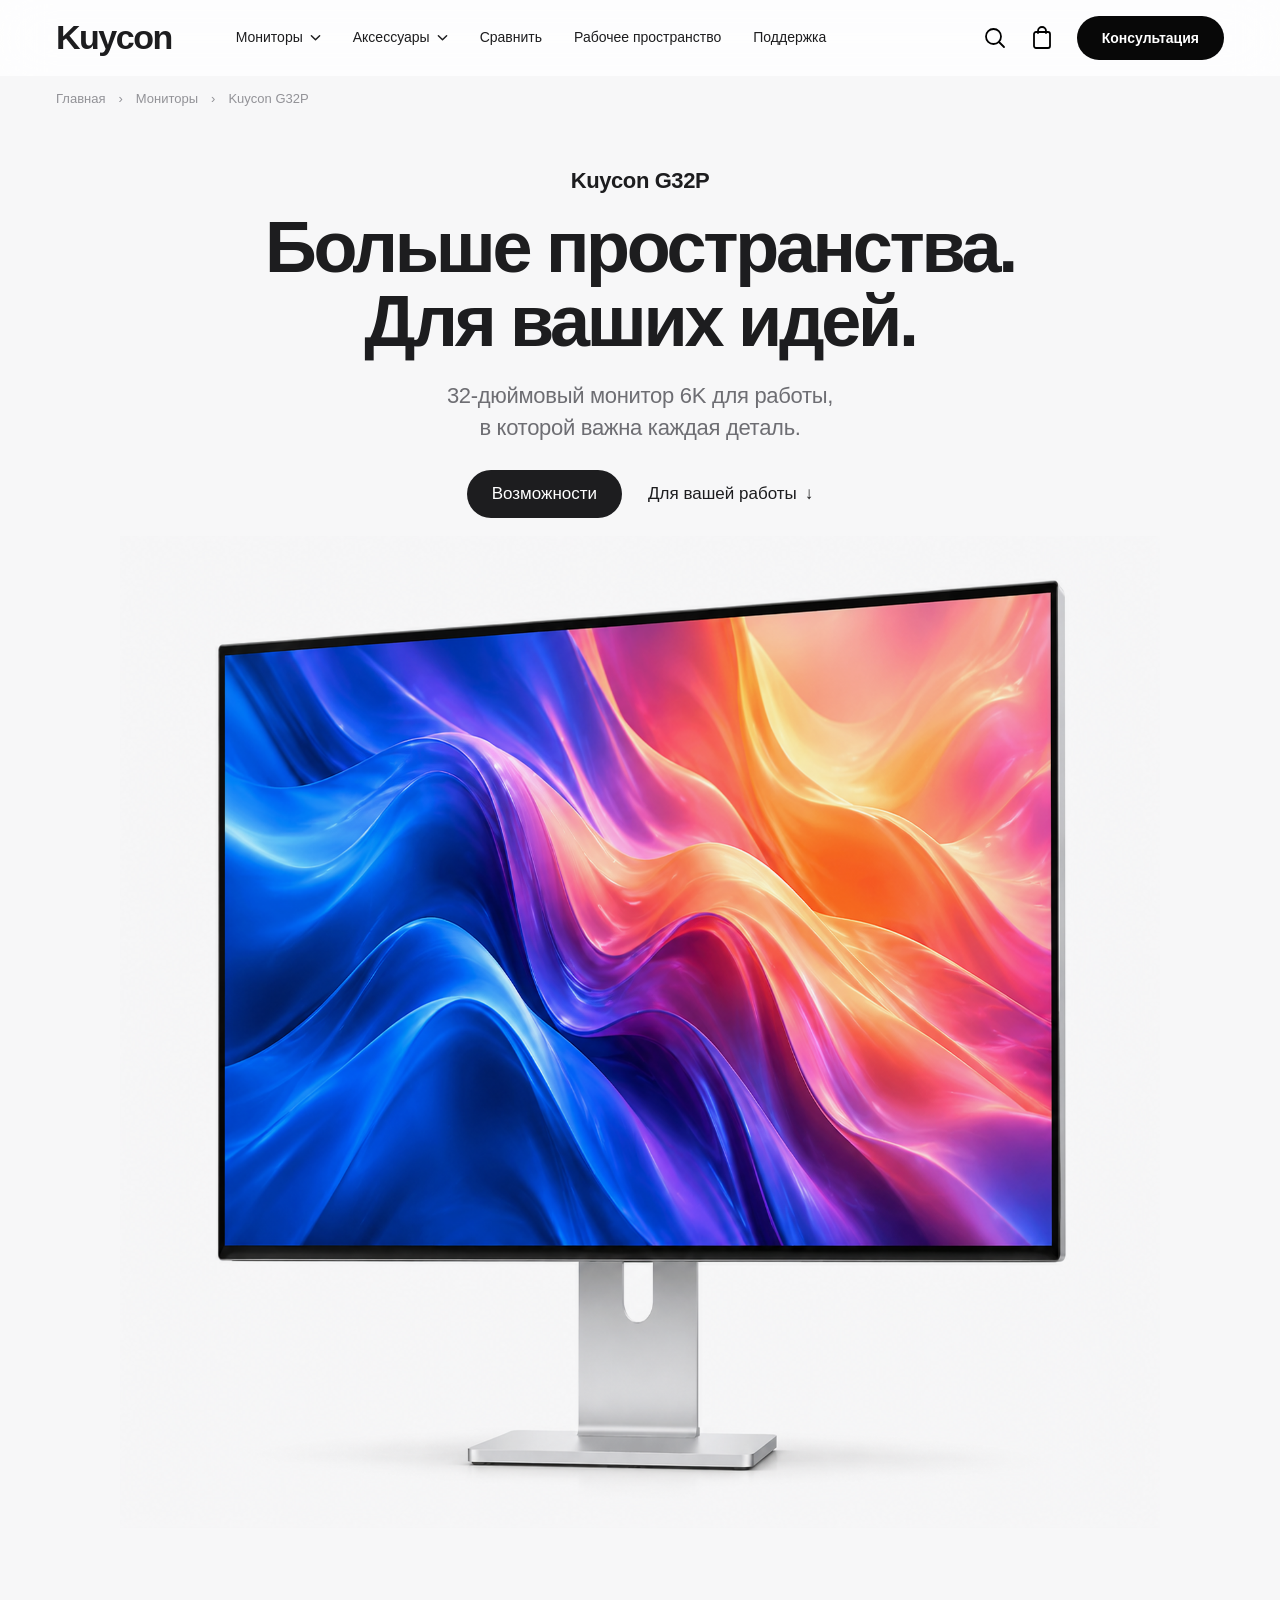
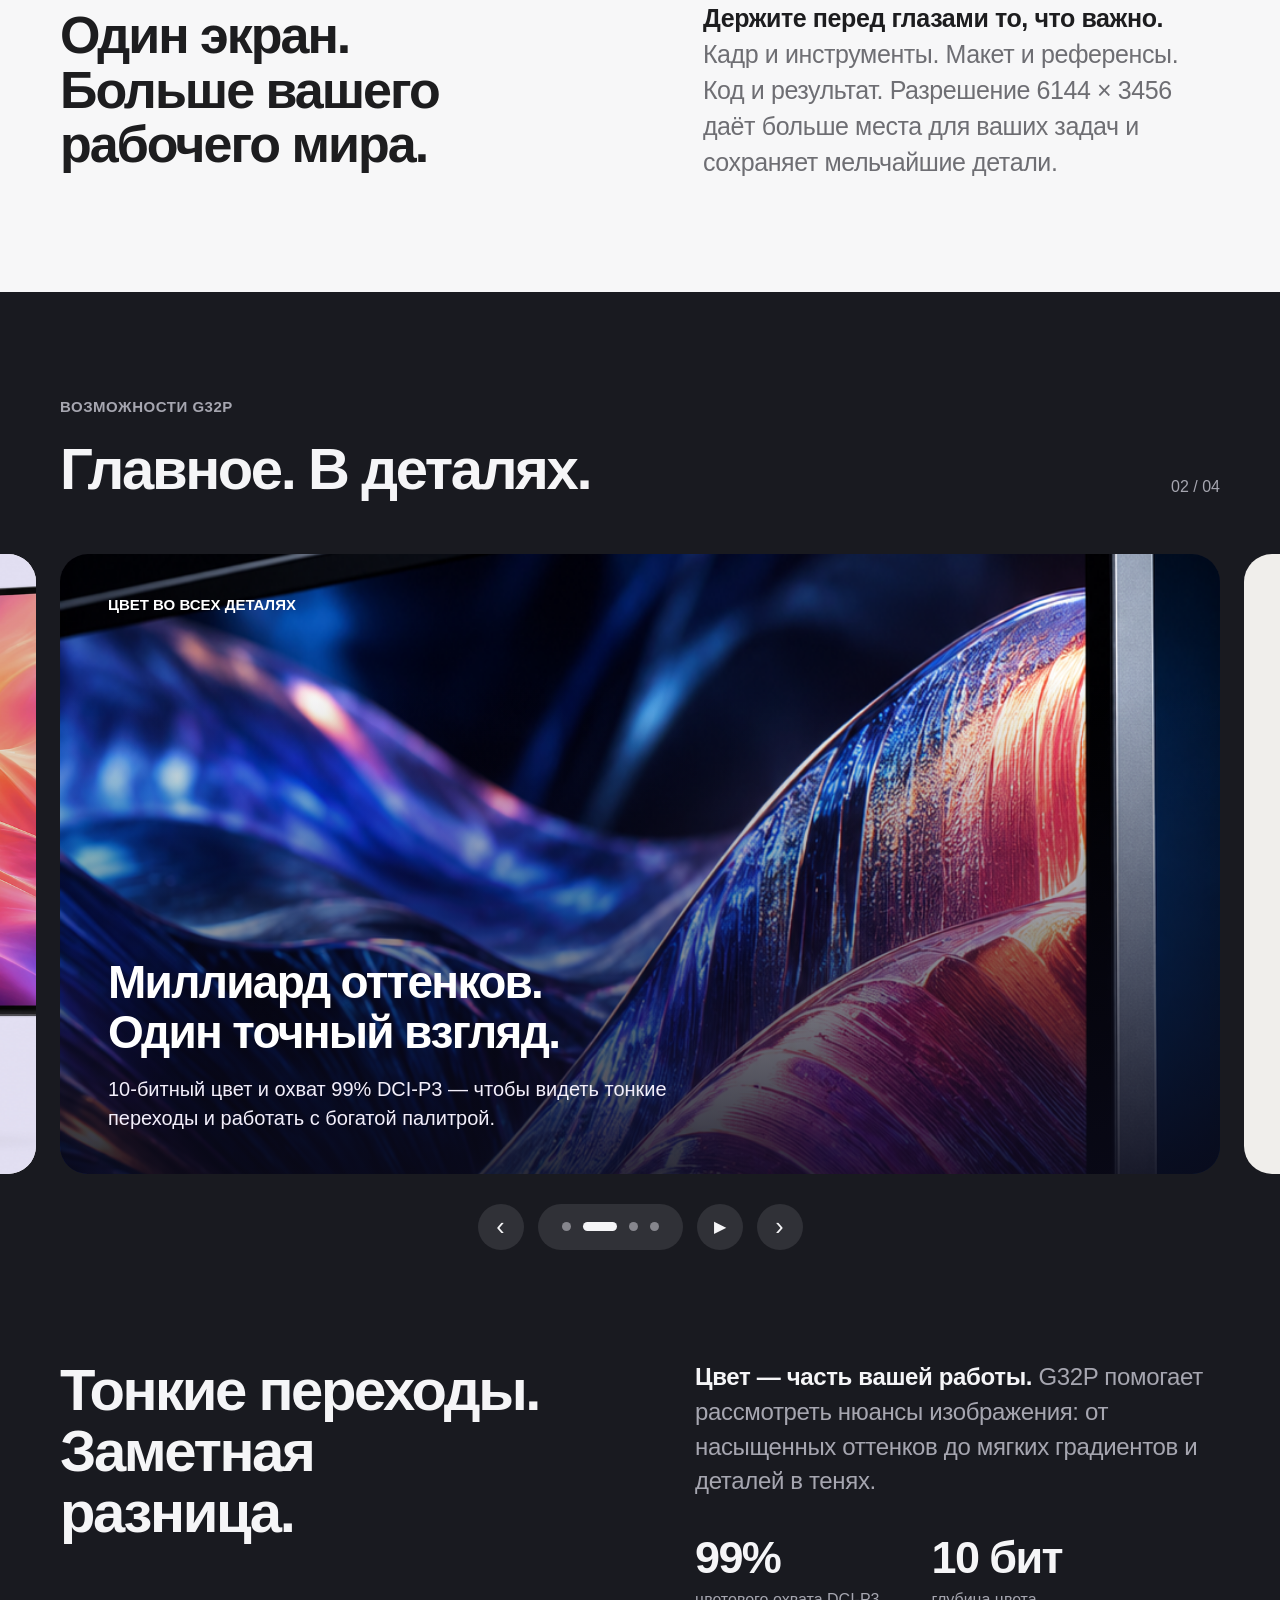
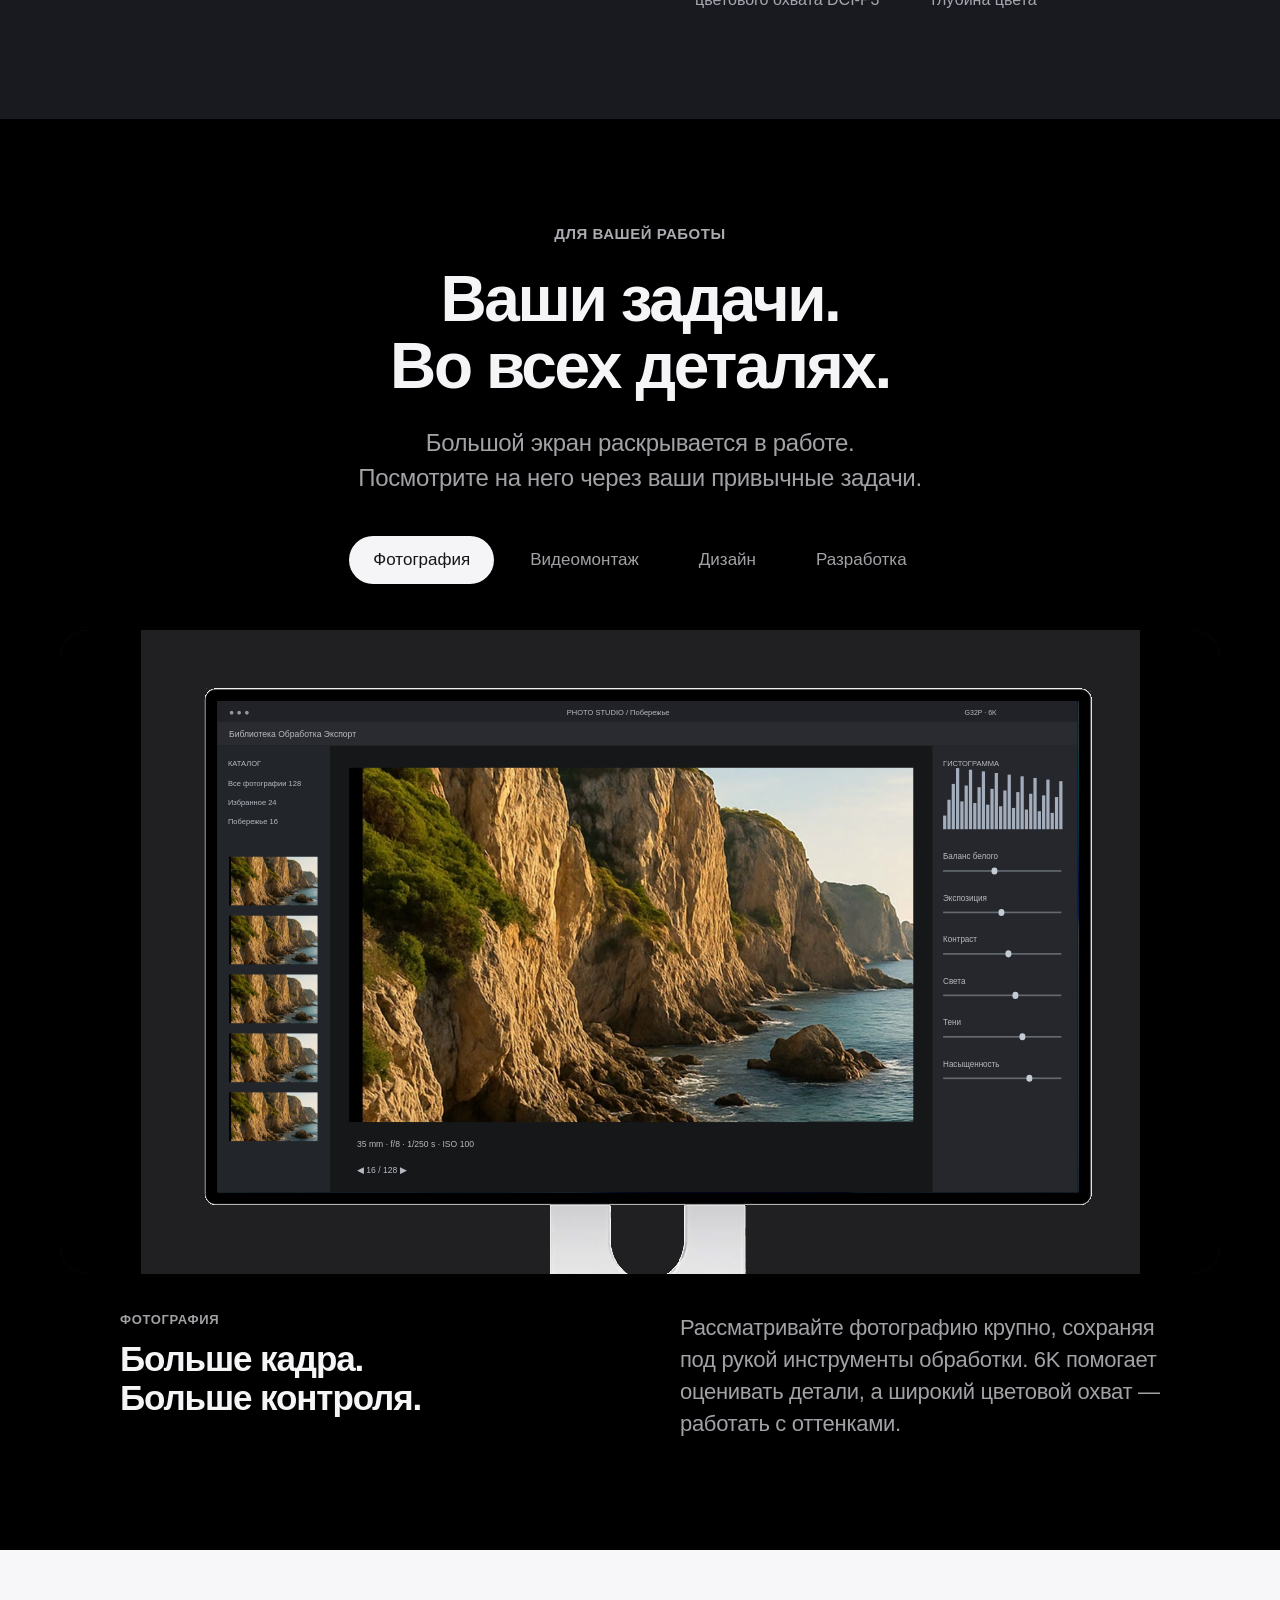
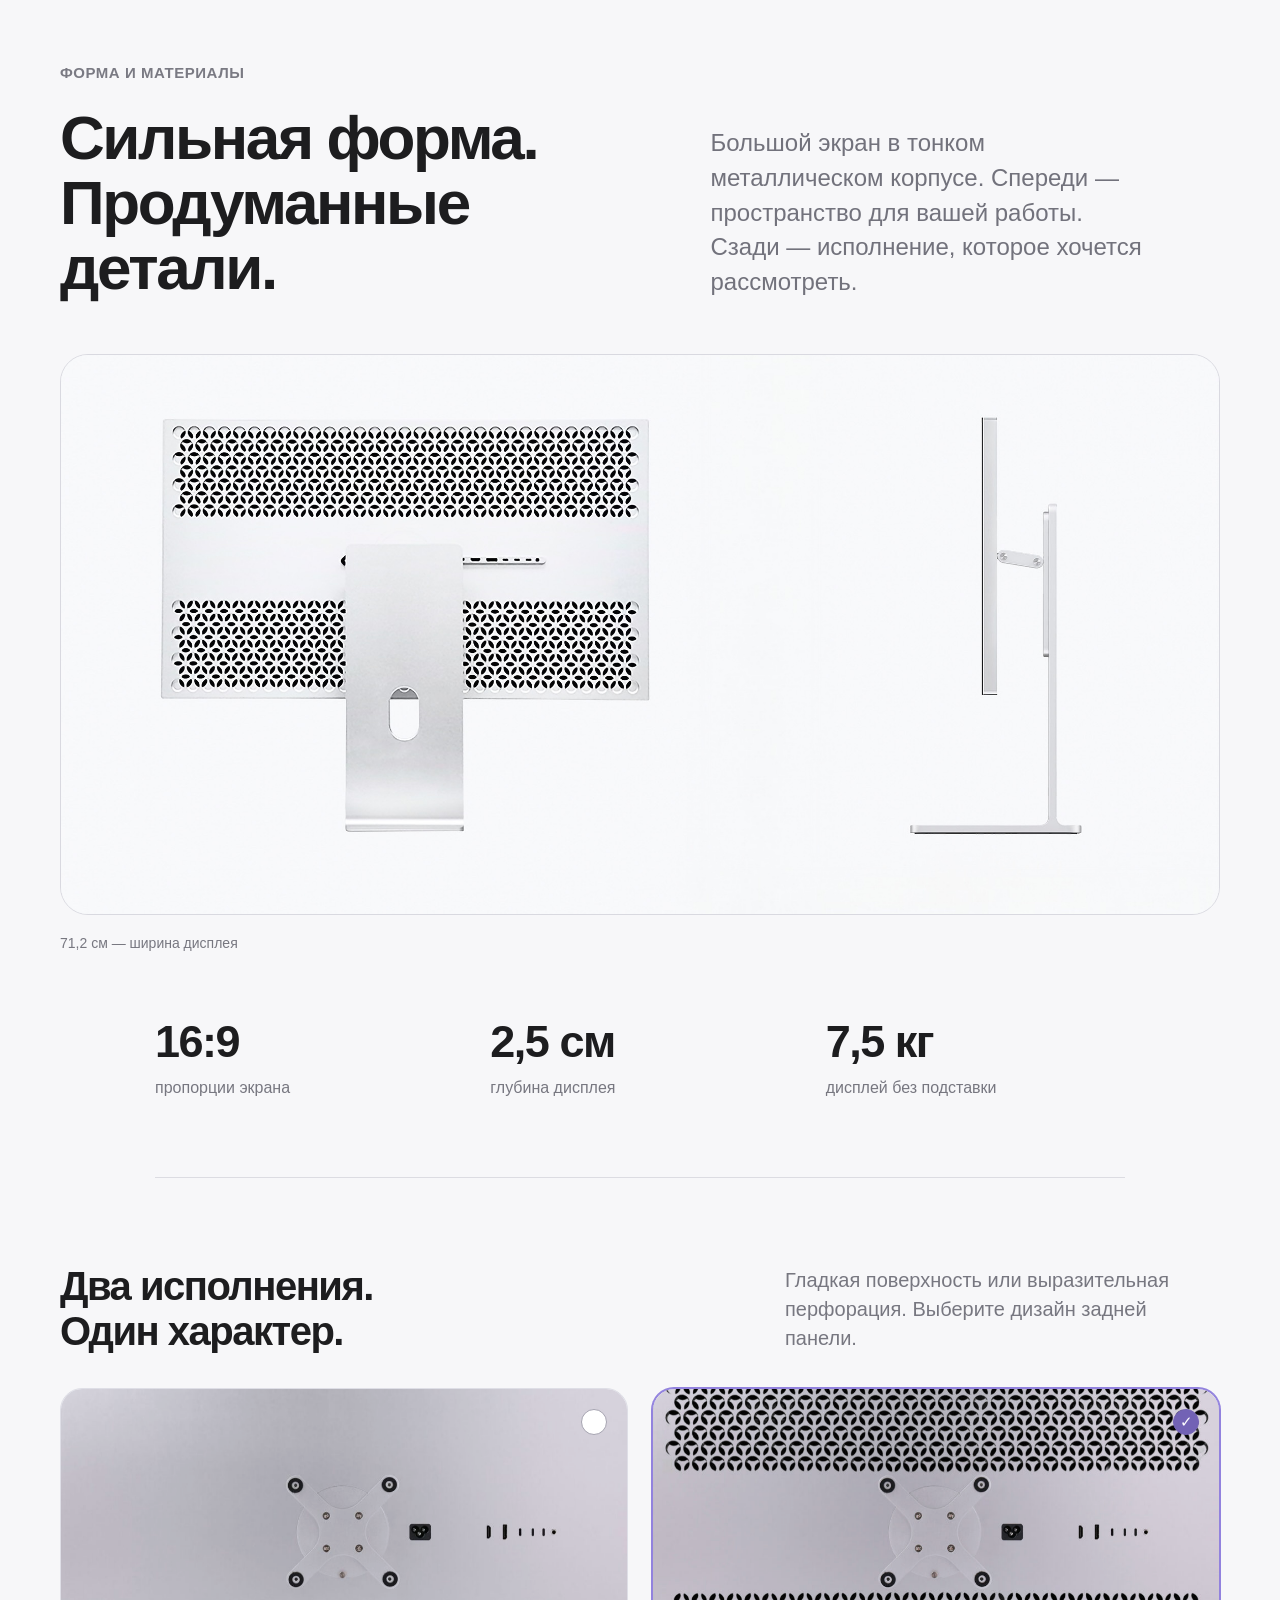
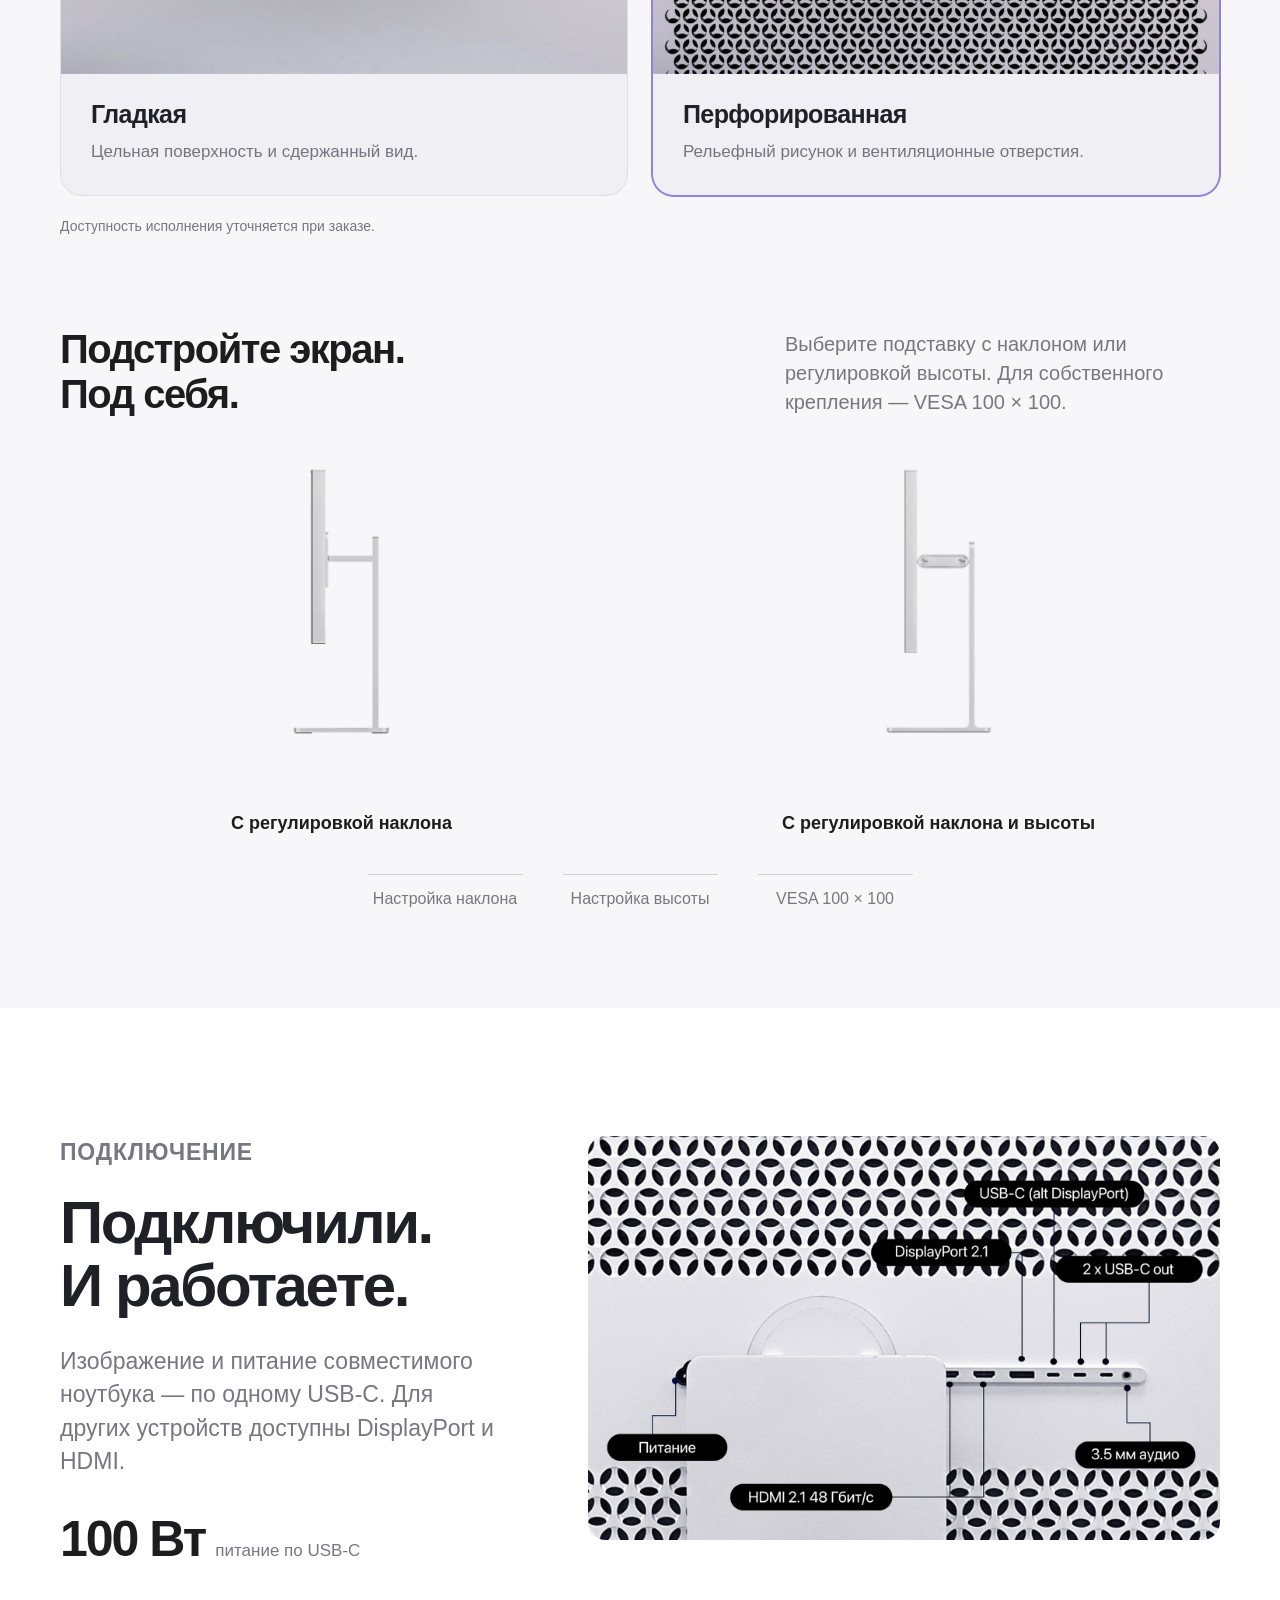
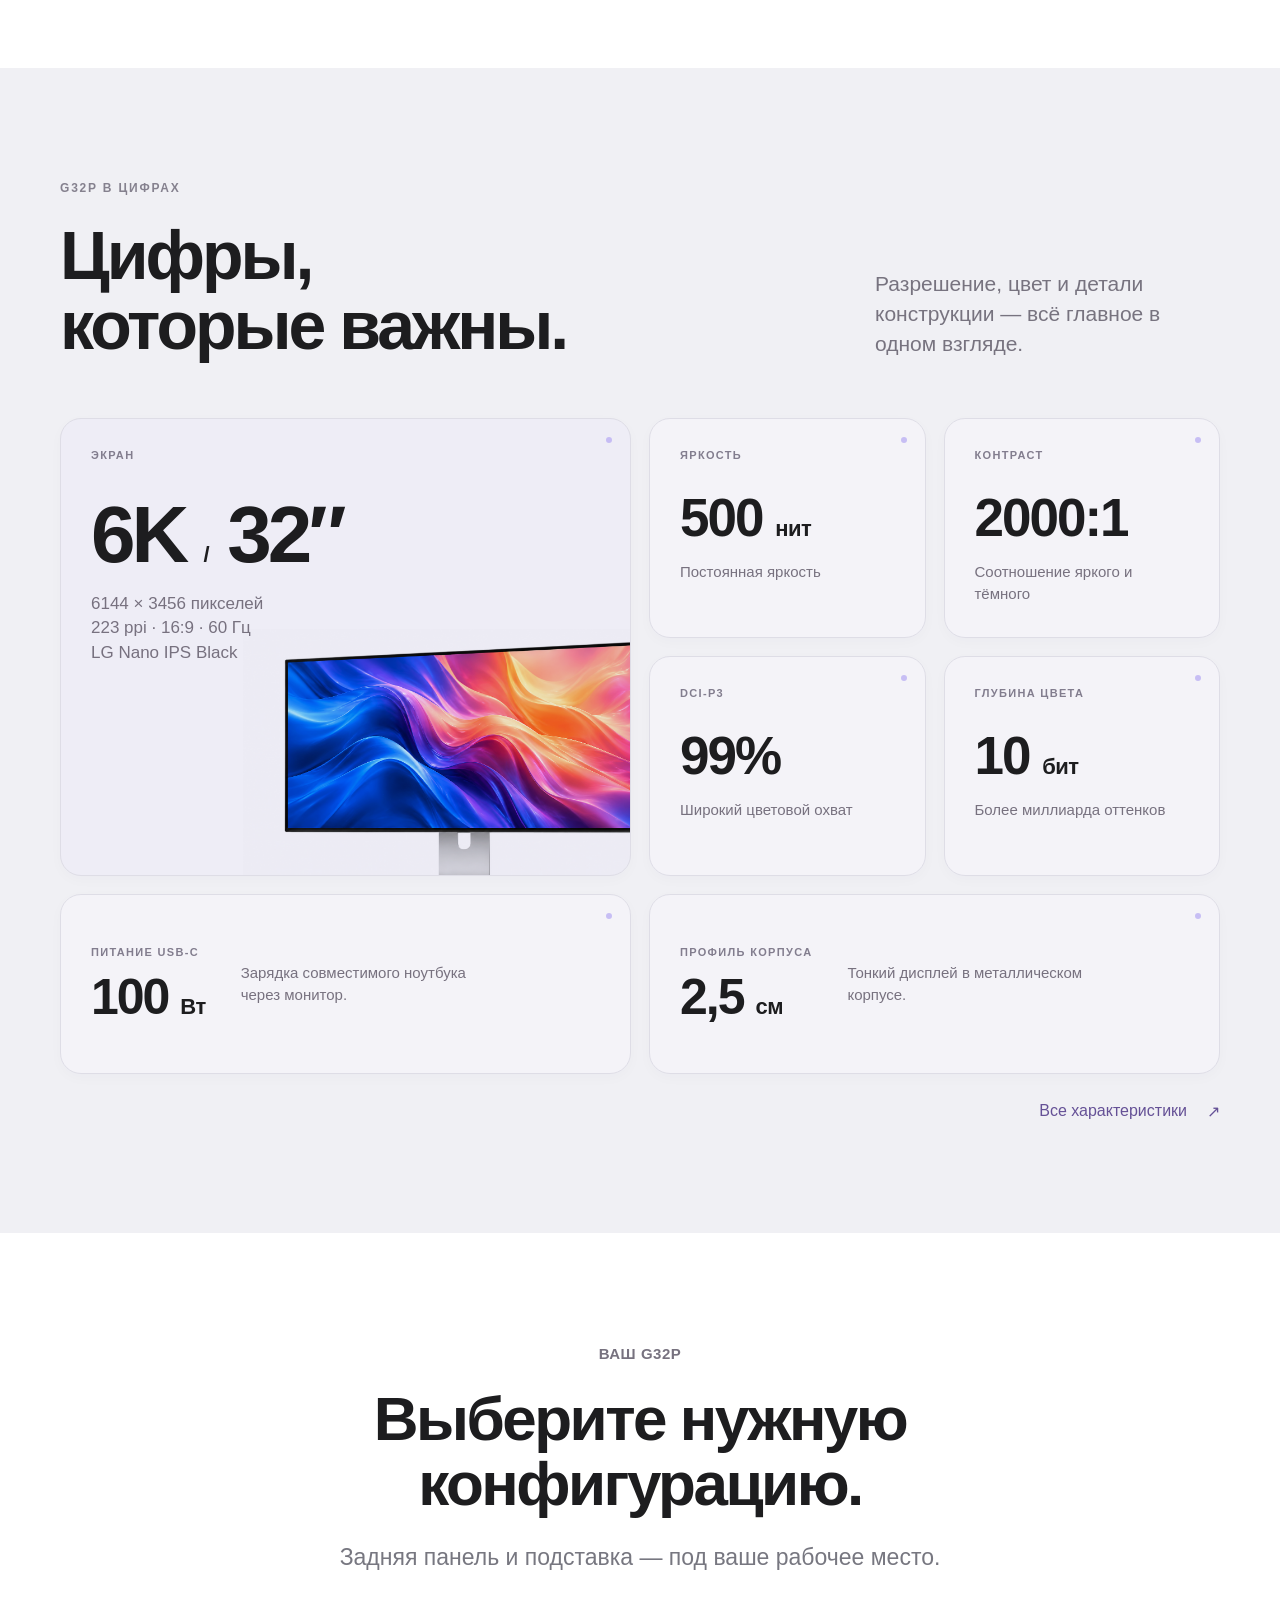
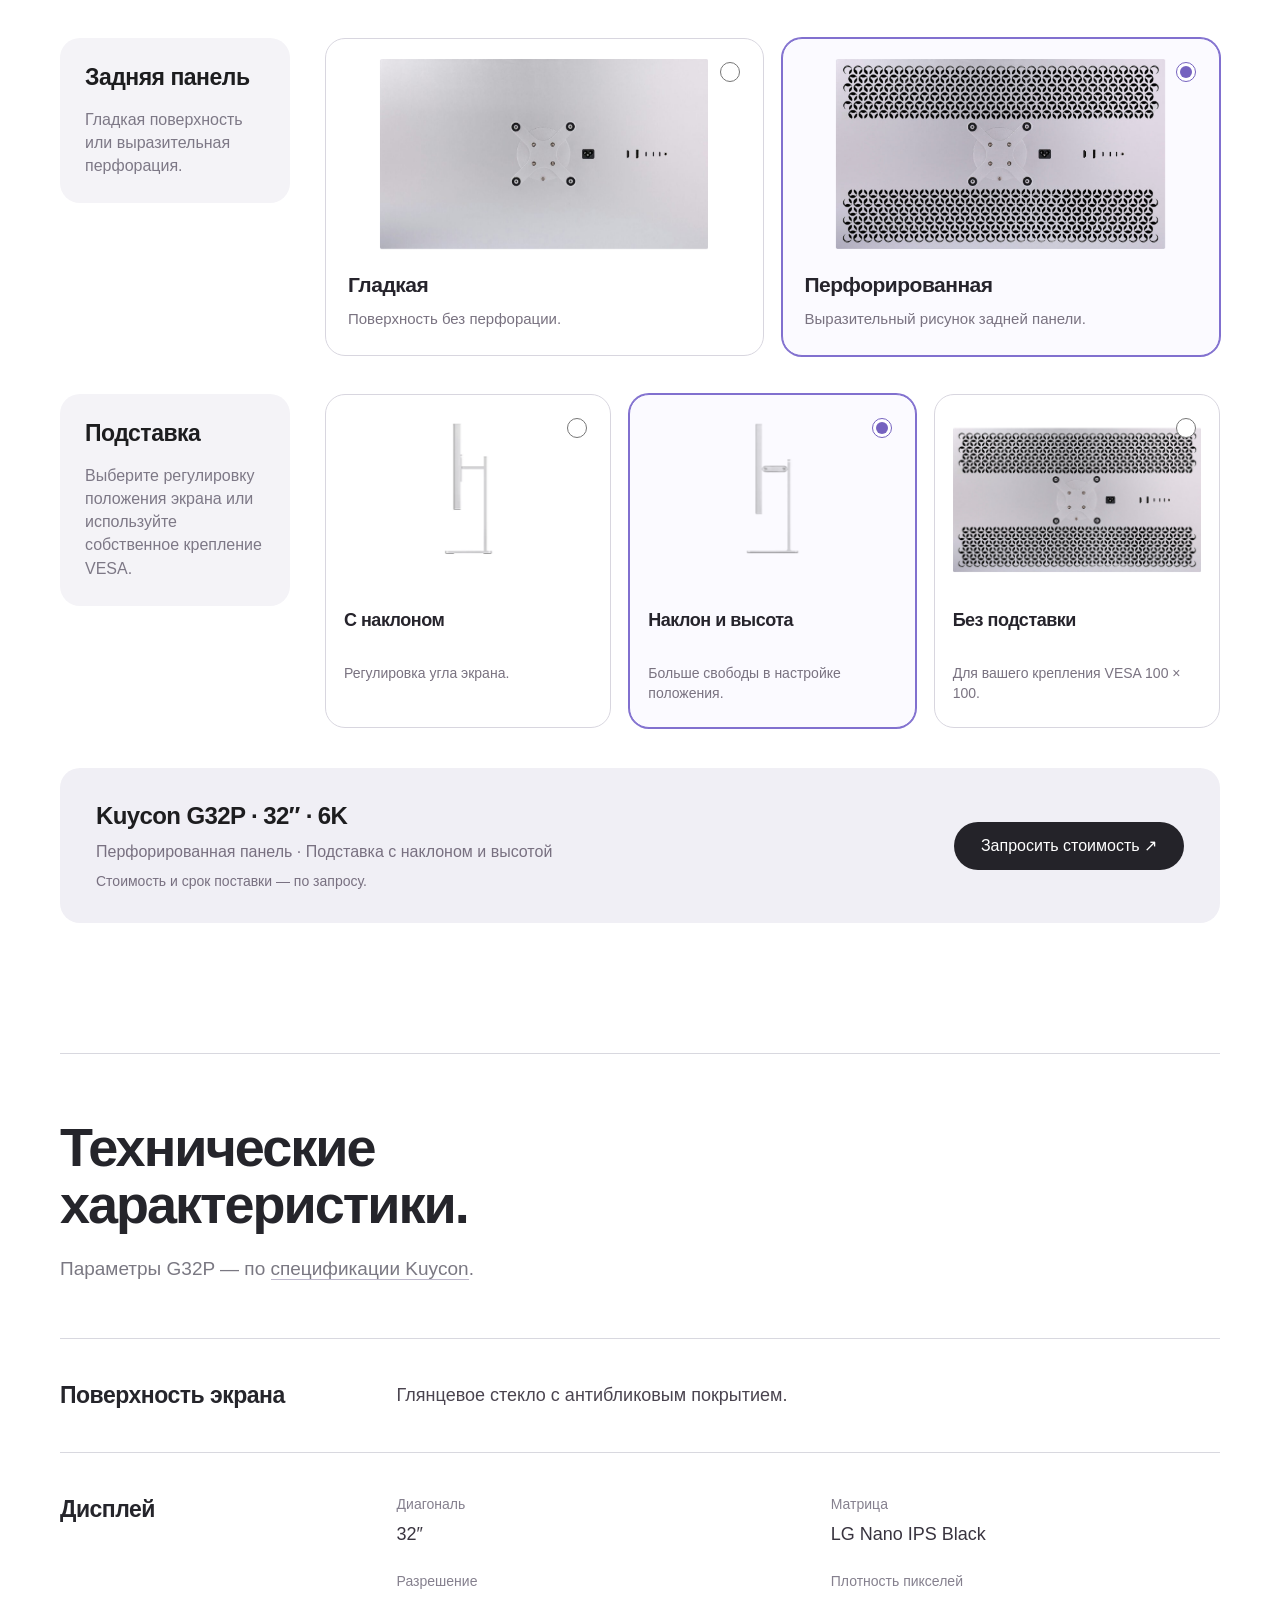
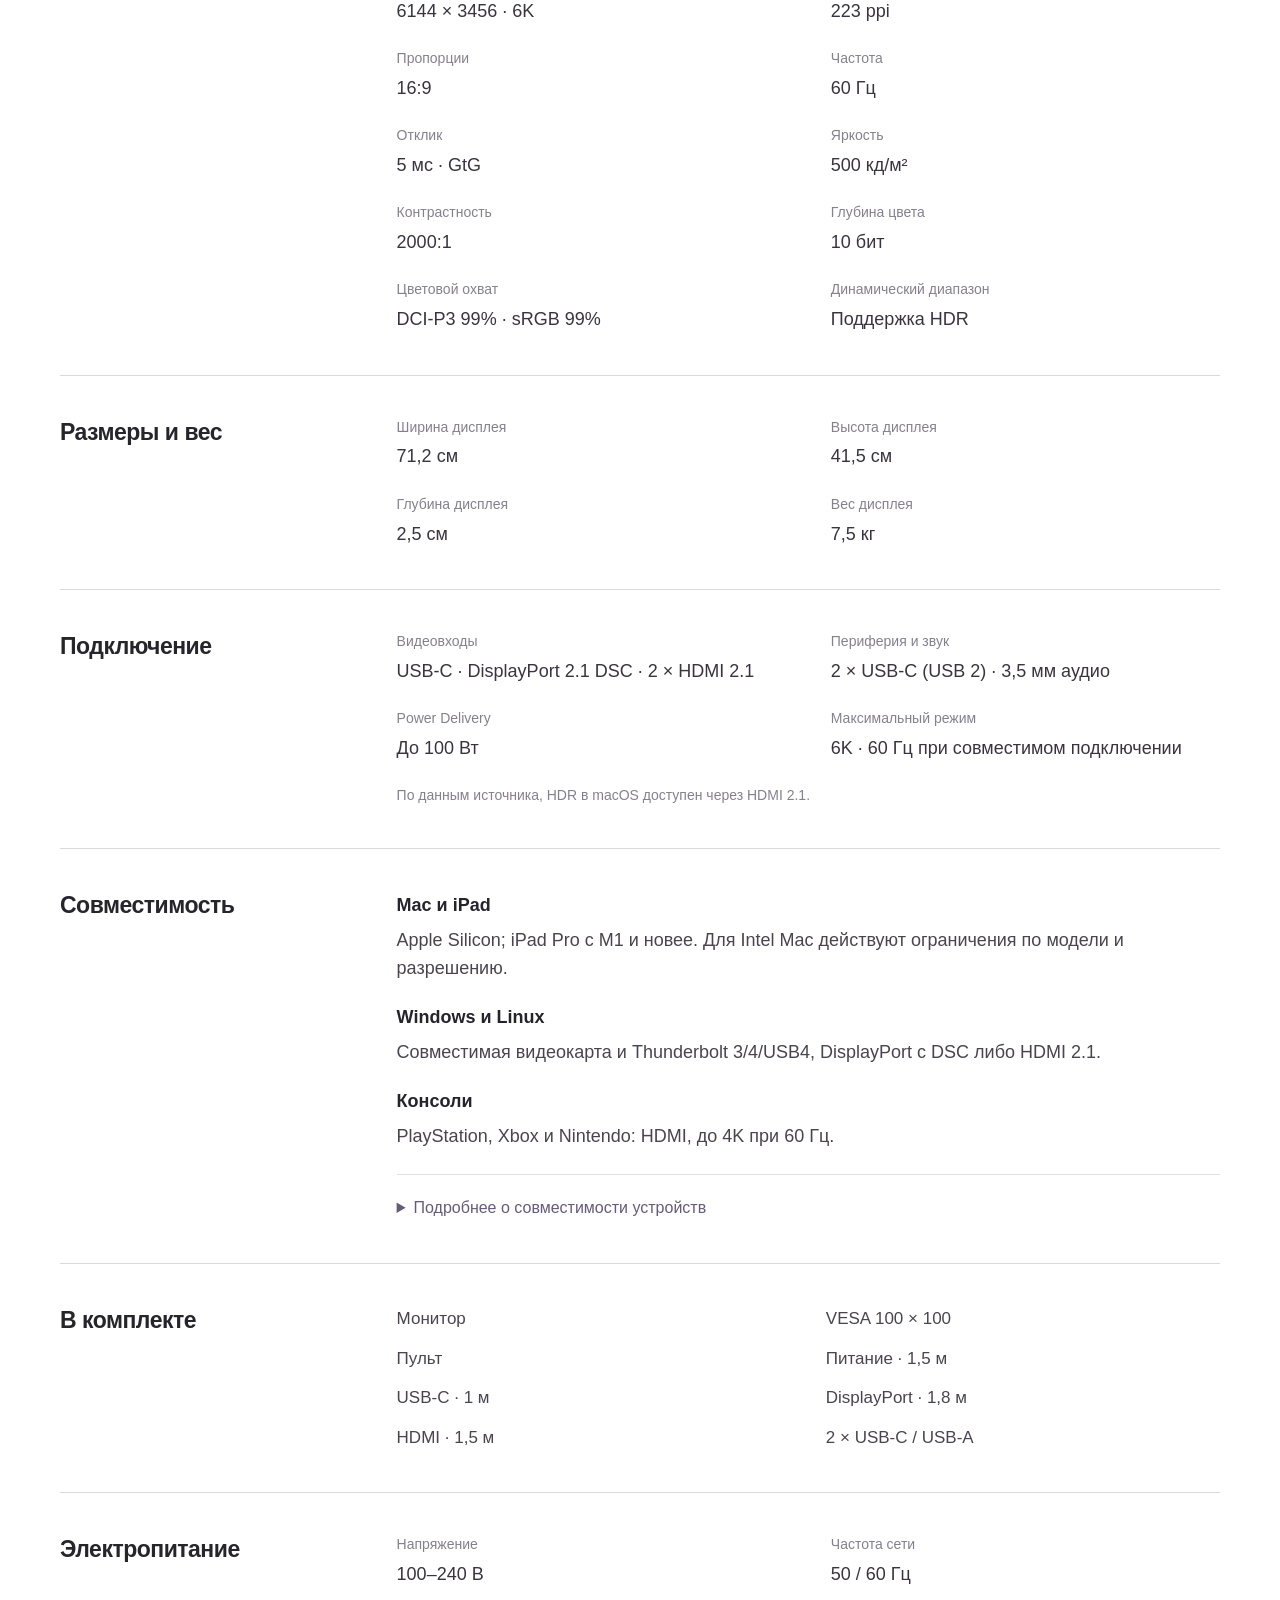
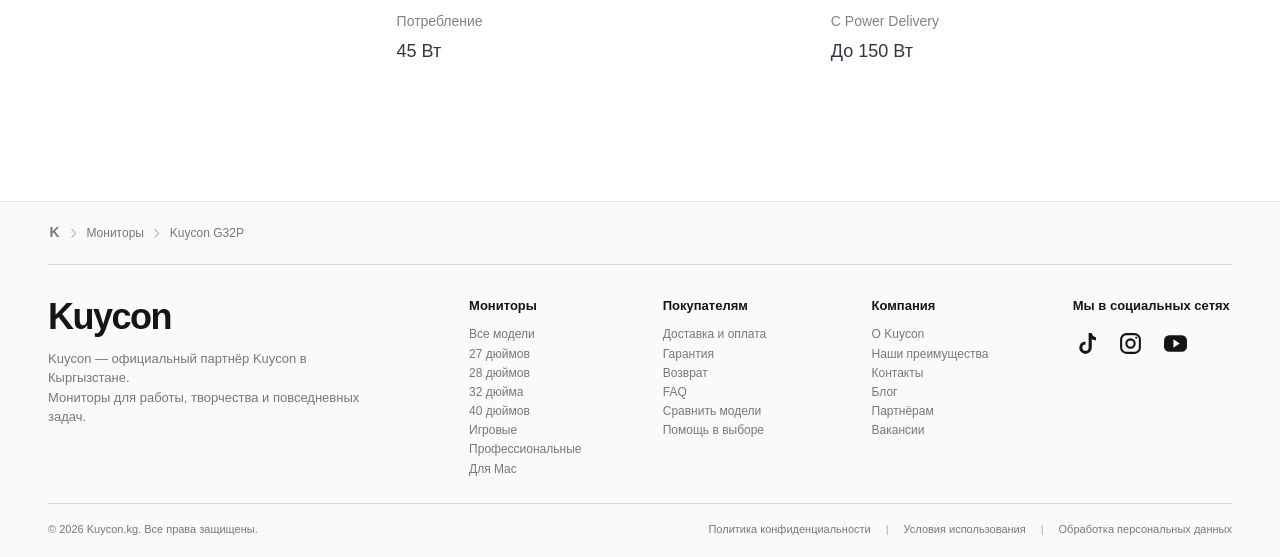
==== index.html @ 0a7010b4 "Kuycon G32P" ====
<!doctype html>
<html lang="ru">
<head>
<meta charset="utf-8">
<meta name="viewport" content="width=device-width, initial-scale=1">
<meta name="color-scheme" content="light">
<title>Kuycon G32P — концепция страницы</title>
<style>
:root{--ink:#1d1d1f;--muted:#6e6e73;--paper:#f7f7f8;--night:#191a20;--night-muted:#a6a6b0;--lilac:#eeedf5;--warm:#f1eee9;--accent:#bab0ff}
*{box-sizing:border-box}html{scroll-behavior:smooth}body{margin:0;background:var(--paper);color:var(--ink);font-family:-apple-system,BlinkMacSystemFont,"Helvetica Neue",Arial,sans-serif;-webkit-font-smoothing:antialiased}button,a{-webkit-tap-highlight-color:transparent}button{font:inherit;cursor:pointer}button:focus-visible,a:focus-visible,summary:focus-visible{outline:3px solid #7e70db;outline-offset:6px}a{color:inherit;text-decoration:none}img{display:block;max-width:100%}button:disabled{opacity:.3;cursor:default}.wrap{width:min(1160px,calc(100% - 112px));margin-inline:auto}.eyebrow{font-size:15px;line-height:1.4;font-weight:600;letter-spacing:.035em;margin:0 0 22px}h1,h2,h3,p{margin:0}h1,h2,h3{font-weight:650}h1{font-size:72px;line-height:1.03;letter-spacing:-3.3px}h2{font-size:64px;line-height:1.05;letter-spacing:-2.4px}h3{font-size:36px;line-height:1.12;letter-spacing:-1.1px}.approved-header{position:relative;width:100%;height:calc(100vw * 36 / 737);overflow:hidden;background:#fafafa}.approved-header img{position:absolute;width:100%;max-width:none;top:0;left:0}
.light-zone{background:var(--paper)}.hero{text-align:center;padding:48px 24px 0;overflow:hidden}.model{font-size:22px;font-weight:600;letter-spacing:-.4px;margin-bottom:16px}.hero h1{max-width:1080px;margin:auto}.hero-description{font-size:22px;line-height:1.45;letter-spacing:-.3px;color:var(--muted);margin:22px auto 0;max-width:760px}.hero-actions{display:flex;align-items:center;justify-content:center;gap:26px;margin-top:26px;font-size:17px}.pill-link{background:var(--ink);color:#fff;border-radius:40px;padding:14px 25px}.text-link{display:inline-flex;gap:8px;align-items:center}.text-link:hover{text-decoration:underline}.hero-product{width:min(1040px,90vw);margin:18px auto 0;mix-blend-mode:multiply}.hero-product img{width:100%}.intro{padding:72px 0 112px;display:grid;grid-template-columns:1.05fr 1fr;gap:100px;align-items:center}.intro h2{font-size:52px;letter-spacing:-2px}.intro p{font-size:25px;line-height:1.44;color:var(--muted);letter-spacing:-.4px}.intro p strong{color:var(--ink);font-weight:600}
.dark-zone{background:var(--night);color:#f5f5f7;padding:104px 0 110px;overflow:hidden}.section-heading{display:flex;align-items:end;justify-content:space-between;gap:30px;margin-bottom:54px}.section-heading .eyebrow{color:var(--night-muted)}.section-heading h2{font-size:58px}.gallery-counter{font-size:16px;color:var(--night-muted);padding-bottom:4px;font-variant-numeric:tabular-nums}.gallery-viewport{width:100%;overflow:hidden;touch-action:pan-y;user-select:none}.gallery-track{display:flex;gap:24px;padding-inline:max(56px,calc((100vw - 1160px)/2));transition:transform .55s cubic-bezier(.22,.7,.25,1);will-change:transform}.feature-slide{position:relative;flex:0 0 min(1160px,calc(100vw - 112px));height:620px;border-radius:28px;overflow:hidden;isolation:isolate;background:#ddd9ed;color:var(--ink)}.slide-label{position:absolute;left:48px;top:42px;font-size:15px;font-weight:600;z-index:3}.slide-copy{position:absolute;left:48px;bottom:42px;z-index:3;width:430px}.slide-copy h3{font-size:46px;line-height:1.08;letter-spacing:-1.7px}.slide-copy p{font-size:20px;line-height:1.42;margin-top:18px;max-width:400px}.slide-6k{background:#e3e0f3}.slide-6k .slide-image{position:absolute;width:87%;max-width:none;right:-15%;top:0;mix-blend-mode:multiply}.slide-6k .slide-copy{width:350px}.slide-6k .slide-copy p{width:290px;color:#4f4b67}.slide-6k .sixk{position:absolute;left:48px;top:106px;font-size:136px;font-weight:650;line-height:1;letter-spacing:-9px;color:#3c365b;z-index:2}.slide-color{background:#24202c;color:#fff}.slide-color .art-fill{position:absolute;inset:0;overflow:hidden}.slide-color .art-fill img{width:100%;height:100%;object-fit:cover;object-position:50% 39%;transform:scale(1.85)}.slide-color:after{content:"";position:absolute;inset:0;background:linear-gradient(0deg,rgba(10,10,25,.86),transparent 80%);z-index:1}.slide-color .slide-copy{width:630px}.slide-color .slide-copy p{color:#f2eefa;max-width:560px}.slide-ports{background:#f0eeeb}.slide-ports .slide-image{position:absolute;right:-5%;width:73%;height:100%;object-fit:contain;mix-blend-mode:multiply}.slide-ports .slide-copy{width:330px}.slide-ports .slide-copy p{color:#66615d}.slide-body{background:#e0e7e8}.slide-body .back{position:absolute;right:12%;top:8%;width:56%;height:86%;object-fit:contain;mix-blend-mode:multiply}.slide-body .side{position:absolute;right:-4%;top:5%;height:90%;width:24%;object-fit:contain;mix-blend-mode:multiply}.slide-body .slide-copy{width:350px}.slide-body .slide-copy p{color:#4d5c5f}.gallery-controls{display:flex;align-items:center;justify-content:center;gap:14px;margin-top:30px}.round-control{width:46px;height:46px;border:0;border-radius:50%;background:#303137;color:#f5f5f7;display:grid;place-items:center;font-size:25px}.gallery-dots{display:flex;align-items:center;justify-content:center;gap:12px;background:#303137;padding:0 24px;height:46px;border-radius:40px}.gallery-dot{position:relative;width:9px;height:9px;padding:0;border:0;background:#86868d;border-radius:30px;transition:width .2s}.gallery-dot[aria-current=true]{width:34px;background:#f5f5f7}.play-control{font-size:16px}.color-story{margin-top:110px;display:grid;grid-template-columns:1fr 1fr;gap:110px;align-items:start}.color-story h2{font-size:58px;line-height:1.05;max-width:480px}.color-story p{color:var(--night-muted);font-size:24px;line-height:1.45;letter-spacing:-.35px}.color-story p strong{color:#f5f5f7;font-weight:600}.color-numbers{display:flex;gap:52px;margin-top:34px}.color-numbers strong{display:block;font-size:45px;line-height:1.1;font-weight:600;letter-spacing:-1.6px}.color-numbers span{display:block;font-size:16px;color:var(--night-muted);margin-top:8px}
.workflows{background:var(--lilac);padding:104px 0 110px}.workflow-heading{text-align:center}.workflow-heading .eyebrow{color:#706b86}.workflow-heading h2{max-width:900px;margin:auto}.workflow-heading>p:last-child{max-width:650px;font-size:24px;line-height:1.45;color:#716c82;margin:26px auto 0;letter-spacing:-.35px}.workflow-tabs{display:flex;justify-content:center;gap:12px;margin:40px auto 46px;flex-wrap:wrap}.workflow-tab{border:0;background:transparent;color:#676174;border-radius:40px;padding:12px 24px;font-size:17px;line-height:24px}.workflow-tab[aria-selected=true]{background:var(--ink);color:#fff}.workflow-tab:hover{background:#ddd9e9}.workflow-tab[aria-selected=true]:hover{background:#33313b}.workspace{background:#24242b;border:10px solid #17171b;border-radius:18px;overflow:hidden;color:#bbbcc6;box-shadow:0 22px 54px #2f214522}.workspace-topbar{height:42px;background:#313139;display:flex;align-items:center;justify-content:space-between;padding:0 18px;font-size:12px;letter-spacing:.02em;border-bottom:1px solid #41414a}.window-dots{display:flex;gap:6px}.window-dots i{width:7px;height:7px;background:#73737c;border-radius:50%}.workspace-name{color:#d8d8e0}.workspace-body{height:450px;display:grid;grid-template-columns:165px minmax(0,1fr) 185px}.workspace-left{border-right:1px solid #41414a;padding:20px 15px;font-size:12px}.sidebar-title{font-size:10px;text-transform:uppercase;letter-spacing:1.2px;color:#8c8b99;margin-bottom:22px}.sidebar-item{margin:16px 0;display:flex;justify-content:space-between}.sidebar-item.active{color:#ded4ff}.thumb-grid{display:grid;grid-template-columns:1fr 1fr;gap:8px;margin-top:24px}.thumb-grid i{height:48px;border-radius:3px;background:linear-gradient(135deg,#71679b,#bdb3c9 50%,#353443)}.thumb-grid i:nth-child(2){background:linear-gradient(135deg,#cfaa7a,#665c4a,#2d494d)}.thumb-grid i:nth-child(3){background:linear-gradient(135deg,#cfc4b0,#888eaa,#6e508d)}.thumb-grid i:nth-child(4){background:linear-gradient(135deg,#497e9b,#29364e,#e2b19c)}.workspace-center{position:relative;background:#18181e;overflow:hidden;display:grid;place-items:center;padding:26px}.photo-canvas{width:100%;height:100%;background-image:url('assets/coast-detail.png');background-size:cover;background-position:center;box-shadow:0 5px 20px #0004}.workspace-right{border-left:1px solid #41414a;padding:20px 15px;font-size:11px}.histogram{display:flex;align-items:end;gap:2px;height:50px;margin:5px 0 28px;opacity:.9}.histogram i{background:#b5a6d6;flex:1;height:var(--h)}.adjustment{margin:18px 0}.adjustment span{display:flex;justify-content:space-between;margin-bottom:11px}.fake-slider{height:2px;background:#595965;position:relative}.fake-slider:after{content:"";position:absolute;left:var(--v,50%);top:-3px;width:8px;height:8px;background:#c5bfd3;border-radius:50%}.workspace-bottom{height:44px;border-top:1px solid #41414a;background:#2c2c34;display:flex;align-items:center;justify-content:center;font-size:11px;letter-spacing:.08em}.workflow-caption{margin:44px auto 0;display:grid;grid-template-columns:1fr 1fr;gap:80px;max-width:1040px}.workflow-caption h3{font-size:35px;letter-spacing:-1.1px}.workflow-caption p{font-size:22px;color:#716c82;line-height:1.45;letter-spacing:-.3px}.workflow-caption .caption-tag{display:block;color:#686078;font-size:13px;font-weight:600;letter-spacing:.05em;margin-bottom:12px}.design-canvas{display:none;width:100%;height:100%;background:#e3ded7;align-items:center;justify-content:center;gap:8%;padding:30px;color:#34333a}.design-poster{width:54%;height:100%;background:#c2b5d9;padding:30px 24px;position:relative;overflow:hidden}.design-poster strong{position:relative;z-index:2;font-size:38px;line-height:.94;letter-spacing:-2px}.design-poster:after{content:"";position:absolute;width:210px;height:210px;right:-60px;bottom:-30px;border-radius:50%;background:radial-gradient(circle at 30% 30%,#fff3ce,#f391a2 40%,#7661ad 75%)}.swatch-column{display:flex;flex-direction:column;gap:15px}.swatch-column i{width:42px;height:42px;border-radius:50%;background:var(--s)}.code-canvas{display:none;align-self:stretch;width:100%;padding:10px 10px;color:#c5c6d3;font:17px/1.8 ui-monospace,SFMono-Regular,Consolas,monospace;white-space:pre-wrap;text-align:left}.code-canvas .line-no{color:#6c6c79;margin-right:24px}.code-canvas .keyword{color:#bba1f0}.code-canvas .string{color:#b8ce9f}.video-timeline{display:none;width:100%;height:110px;background:#24242b;border-top:1px solid #41414a;position:absolute;bottom:0;left:0;padding:20px 22px}.timeline-ruler{font:9px ui-monospace,monospace;color:#91919d;display:flex;justify-content:space-between;margin-bottom:12px}.timeline-track{height:15px;display:flex;gap:3px;margin:4px 0}.timeline-track i{display:block;height:100%;width:22%;background:#8172ab;border-radius:2px}.timeline-track i:nth-child(2){background:#a58c78;width:32%}.timeline-track.audio i{background:#4d8178;width:100%;height:8px}.workspace[data-mode=design] .photo-canvas,.workspace[data-mode=design] .code-canvas{display:none}.workspace[data-mode=design] .design-canvas{display:flex}.workspace[data-mode=code] .photo-canvas,.workspace[data-mode=code] .design-canvas{display:none}.workspace[data-mode=code] .code-canvas{display:block}.workspace[data-mode=video] .video-timeline{display:block}.workspace[data-mode=video] .workspace-center{padding-bottom:132px}
.connection{background:var(--warm);padding:105px 0 94px}.connection-grid{display:grid;grid-template-columns:.85fr 1.15fr;gap:60px;align-items:center}.connection .eyebrow{color:#817a70}.connection h2{font-size:60px}.connection p{font-size:23px;line-height:1.45;color:#7a746e;margin-top:28px;max-width:440px}.connection-image{width:100%;mix-blend-mode:multiply;border-radius:20px}.power-note{display:flex;align-items:baseline;gap:10px;margin-top:32px}.power-note strong{font-size:50px;letter-spacing:-2px;font-weight:600}.power-note span{font-size:17px;color:#7a746e}.tech-details{margin-top:64px;border-top:1px solid #d1ccc5;padding-top:28px}.tech-details summary{font-size:20px;list-style:none;cursor:pointer;display:flex;justify-content:space-between;align-items:center}.tech-details summary:after{content:"+";font-size:30px}.tech-details[open] summary:after{content:"−"}.spec-grid{display:grid;grid-template-columns:repeat(4,1fr);gap:35px;margin-top:35px}.spec-grid dt{font-size:13px;color:#7a746e;margin-bottom:12px}.spec-grid dd{margin:0;font-size:20px;font-weight:600}.prototype-end{height:22px;background:var(--warm)}.sr-only{position:absolute;width:1px;height:1px;padding:0;margin:-1px;overflow:hidden;clip:rect(0,0,0,0);white-space:nowrap;border:0}
@media(min-width:1800px){.gallery-track{padding-inline:calc((100vw - 1320px)/2)}.feature-slide{flex-basis:1320px;height:690px}.wrap{width:min(1320px,calc(100% - 112px))}}
@media(max-width:1000px){.wrap{width:calc(100% - 64px)}h1{font-size:62px}h2{font-size:54px}.intro{gap:45px}.intro h2{font-size:43px}.intro p{font-size:21px}.gallery-track{padding-inline:32px}.feature-slide{flex-basis:calc(100vw - 64px);height:540px}.slide-copy{left:32px;bottom:32px}.slide-label{left:32px;top:30px}.slide-copy h3{font-size:37px}.slide-copy p{font-size:18px}.slide-6k .sixk{left:32px;font-size:112px}.slide-6k .slide-image{width:90%;right:-21%;top:20px}.slide-6k .slide-copy{width:290px}.slide-color .slide-copy{width:70%}.color-story{gap:45px}.color-story h2{font-size:46px}.color-story p{font-size:21px}.color-numbers{gap:30px}.color-numbers strong{font-size:38px}.workspace-body{grid-template-columns:120px minmax(0,1fr) 145px;height:370px}.workspace-left,.workspace-right{padding:15px 10px}.workspace-center{padding:15px}.workflow-caption{gap:40px}.connection-grid{gap:30px}.connection h2{font-size:48px}.connection p{font-size:20px}.design-poster{padding:20px 14px}.design-poster strong{font-size:28px}.code-canvas{font-size:13px}.spec-grid{grid-template-columns:1fr 1fr}}
@media(max-width:650px){.wrap{width:calc(100% - 40px)}.hero{padding:36px 20px 0}.model{font-size:19px}.hero h1{font-size:43px;letter-spacing:-1.6px;line-height:1.06}.hero-description{font-size:19px;line-height:1.4;max-width:340px;margin-top:20px}.hero-actions{gap:20px;font-size:15px;margin-top:24px}.pill-link{padding:12px 20px}.hero-product{width:calc(100vw + 10px);margin-left:-25px;margin-top:28px}.intro{padding:40px 0 65px;grid-template-columns:1fr;gap:24px}.intro h2{font-size:38px;letter-spacing:-1.3px}.intro p{font-size:20px}.dark-zone{padding:65px 0}.section-heading{margin-bottom:32px;align-items:center}.section-heading h2{font-size:37px;letter-spacing:-1.3px}.eyebrow{font-size:12px;margin-bottom:16px}.gallery-counter{font-size:13px;white-space:nowrap}.gallery-track{gap:14px;padding-inline:20px}.feature-slide{flex-basis:calc(100vw - 40px);height:520px;border-radius:22px}.slide-label{left:24px;top:25px;font-size:12px}.slide-copy{left:24px;bottom:28px}.slide-copy h3{font-size:34px;letter-spacing:-1px}.slide-copy p{font-size:17px;line-height:1.4;margin-top:14px;max-width:280px}.slide-6k .sixk{left:24px;top:75px;font-size:88px;letter-spacing:-5px}.slide-6k .slide-image{width:125%;right:-35%;top:100px}.slide-6k .slide-copy{width:270px}.slide-6k .slide-copy h3{font-size:31px}.slide-6k .slide-copy p{max-width:230px;font-size:16px}.slide-color .slide-copy{width:calc(100% - 48px)}.slide-color .art-fill img{transform:scale(2.2);object-position:52% 40%}.slide-ports .slide-image{width:110%;height:65%;right:-6%;top:35px}.slide-ports .slide-copy{width:calc(100% - 48px)}.slide-body .back{width:90%;height:65%;top:25px;right:7%}.slide-body .side{height:60%;width:25%;right:-3%;top:37px}.slide-body .slide-copy{width:calc(100% - 48px)}.gallery-controls{margin-top:22px;gap:9px}.round-control{width:42px;height:42px}.gallery-dots{height:42px;padding:0 20px}.color-story{margin-top:65px;grid-template-columns:1fr;gap:25px}.color-story h2{font-size:41px;letter-spacing:-1.3px}.color-story p{font-size:20px}.color-numbers strong{font-size:39px}.color-numbers span{font-size:14px}.workflows{padding:68px 0}.workflow-heading h2{font-size:42px;letter-spacing:-1.4px}.workflow-heading>p:last-child{font-size:20px;margin-top:23px}.workflow-tabs{gap:2px;margin:28px 0 30px}.workflow-tab{font-size:14px;padding:9px 12px;min-height:44px}.workspace{border-width:5px;border-radius:11px}.workspace-topbar{padding:0 10px;height:32px;font-size:9px}.workspace-body{grid-template-columns:1fr;height:245px}.workspace-left,.workspace-right{display:none}.workspace-center{padding:12px}.workspace-bottom{font-size:8px;height:28px}.photo-canvas{background-size:cover;background-position:center}.workflow-caption{grid-template-columns:1fr;gap:20px;margin-top:30px}.workflow-caption h3{font-size:30px}.workflow-caption p{font-size:19px}.workflow-caption .caption-tag{font-size:11px}.design-poster{width:56%;padding:15px}.design-poster strong{font-size:27px}.design-poster:after{width:130px;height:130px;bottom:-10px;right:-30px}.swatch-column{gap:10px}.swatch-column i{width:28px;height:28px}.code-canvas{font-size:11px;line-height:1.65;padding:5px 0}.code-canvas .line-no{margin-right:10px}.video-timeline{height:75px;padding:10px 12px}.workspace[data-mode=video] .workspace-center{padding-bottom:87px}.connection{padding:65px 0 40px}.connection-grid{grid-template-columns:1fr;gap:35px}.connection h2{font-size:42px;letter-spacing:-1.4px}.connection p{font-size:20px;margin-top:24px}.connection-image{border-radius:12px}.power-note strong{font-size:42px}.power-note{margin-top:24px}.tech-details{margin-top:35px}.tech-details summary{font-size:18px}.spec-grid{gap:28px}.spec-grid dd{font-size:17px}.spec-grid dt{font-size:12px}}
@media(prefers-reduced-motion:reduce){html{scroll-behavior:auto}*,*:before,*:after{transition:none!important;animation:none!important}}
</style>
<link rel="stylesheet" href="additions.css">
<style>.site-header{position:relative;z-index:30;background:rgba(250,250,252,.96);border-bottom:1px solid #e7e7eb}.site-nav{width:min(1320px,calc(100% - 96px));height:76px;margin:auto;display:flex;align-items:center;gap:100px}.site-logo{font-size:30px!important;letter-spacing:-1.5px;font-weight:750;line-height:1.1;white-space:nowrap}.site-nav nav{display:flex;align-items:center;justify-content:space-between;flex:1;gap:32px}.site-nav nav>a,.nav-dropdown summary{font-size:14px;line-height:1.4;font-weight:500;white-space:nowrap;cursor:pointer}.nav-dropdown summary{list-style:none;display:flex;gap:7px;align-items:center}.nav-dropdown summary::-webkit-details-marker{display:none}.nav-dropdown[open]>summary{color:#666}.mega-menu{position:absolute;left:50%;top:76px;transform:translateX(-50%);width:min(960px,calc(100% - 96px));display:grid;grid-template-columns:1fr 1fr 1.2fr;gap:30px;padding:36px;background:rgba(247,247,250,.98);backdrop-filter:blur(30px);border:1px solid #e2e2e7;border-top:0;border-radius:0 0 20px 20px;box-shadow:0 20px 35px #16162214}.mega-menu h2{font-size:19px;letter-spacing:-.4px;margin:0 0 12px}.mega-menu p{font-size:13px;line-height:1.5;color:#727277;min-height:80px;margin-bottom:18px}.mega-menu section>a{display:flex;justify-content:space-between;font-size:14px;padding:7px 0}.mega-menu section+section{border-left:1px solid #dcdce2;padding-left:30px}.mega-shortcuts>a{display:block!important;margin-bottom:15px}.mega-shortcuts strong{font-size:14px;display:block}.mega-shortcuts small{font-size:12px;color:#727277;display:block;margin-top:5px}.accessory-menu{position:absolute;top:76px;background:#f7f7fa;padding:24px;border:1px solid #e2e2e7;border-radius:0 0 16px 16px;box-shadow:0 20px 35px #16162214;display:grid;gap:18px;font-size:14px}.mobile-menu-toggle{display:none}.site-footer{background:#fafafa;color:#151515;border-top:1px solid #e5e5e9}.footer-inner{width:min(1320px,calc(100% - 96px));margin:auto}.footer-breadcrumb{display:flex;align-items:center;gap:18px;padding:21px 0;border-bottom:1px solid #d4d4d9;font-size:12px;color:#77777d}.footer-breadcrumb>a:first-child{font-size:22px;color:#202024}.footer-columns{display:grid;grid-template-columns:2.5fr 1fr 1.1fr 1.05fr 1.05fr;gap:42px;padding:32px 0 24px}.footer-brand .site-logo{font-size:36px!important}.footer-brand p{font-size:13px;line-height:1.5;color:#77777d;margin-top:12px;max-width:340px}.footer-group h2,.footer-social h2{font-size:13px;letter-spacing:0;line-height:1.4;margin:0 0 10px;font-weight:650}.footer-group>a,.footer-group>span{display:block;font-size:12px;line-height:1.6;color:#77777d}.footer-social>div{display:flex;gap:20px;margin-top:16px}.footer-social svg{width:25px;height:25px}.footer-legal{border-top:1px solid #d4d4d9;padding:17px 0 20px;display:flex;justify-content:space-between;gap:25px;font-size:11px;line-height:1.5;color:#77777d}.footer-legal>div{display:flex;flex-wrap:wrap;gap:0}.footer-legal>div>span+span:before{content:'|';padding:0 15px;color:#aaa}.site-header a:hover,.site-footer a:hover{text-decoration:underline;text-underline-offset:4px}@media(max-width:1100px){.site-nav{gap:50px;width:calc(100% - 64px)}.site-nav nav{gap:20px}.footer-inner{width:calc(100% - 64px)}.footer-columns{gap:22px;grid-template-columns:1.8fr 1fr 1.1fr 1fr}.footer-social{grid-column:1/-1;display:flex;align-items:center;gap:25px}.footer-social h2{margin:0}.footer-social>div{margin:0}.footer-legal{flex-direction:column;gap:10px}}@media(max-width:1050px){.site-nav{width:calc(100% - 40px);height:64px;justify-content:space-between;gap:20px}.site-logo{font-size:27px!important}.mobile-menu-toggle{display:flex;gap:12px;align-items:center;border:0;padding:10px 0;background:none;font-size:14px}.site-nav nav{display:none;position:absolute;top:64px;left:0;right:0;background:#fafafa;max-height:calc(100dvh - 64px);overflow:auto;padding:20px;box-shadow:0 20px 30px #0001}.site-nav.menu-open nav{display:flex;align-items:stretch;flex-direction:column;gap:0}.site-nav nav>a,.nav-dropdown summary{padding:17px 0;font-size:16px}.nav-dropdown summary{justify-content:space-between}.mega-menu{position:static;transform:none;width:100%;padding:12px 0 20px;grid-template-columns:1fr 1fr;gap:18px;background:none;border:0;border-radius:0;box-shadow:none}.mega-menu section+section{padding-left:18px}.mega-menu .mega-shortcuts{grid-column:1/-1;padding:18px 0 0;border-left:0;border-top:1px solid #ddd}.mega-menu p{min-height:100px}.accessory-menu{position:static;box-shadow:none;background:transparent;border:0;padding:5px 0 20px}.footer-inner{width:calc(100% - 40px)}.footer-columns{grid-template-columns:1fr 1fr;gap:28px 20px}.footer-brand{grid-column:1/-1}.footer-brand p{max-width:100%;font-size:12px}.footer-group h2,.footer-social h2{font-size:13px}.footer-group>a,.footer-group>span{font-size:12px;line-height:1.8}.footer-social{display:block;grid-column:auto}.footer-social>div{margin-top:16px;gap:15px}.footer-legal>div{display:grid;gap:8px}.footer-legal>div>span+span:before{display:none}.footer-breadcrumb{gap:12px}}
</style><style>
.site-header{background:#fff;border-bottom:0}.site-nav{height:76px;gap:64px;width:min(1320px,calc(100% - 112px))}.site-nav nav{flex:0 1 auto;gap:32px;margin-right:auto}.site-nav>.site-logo{font-size:34px!important}.header-actions{display:flex;align-items:center;gap:22px}.header-icon{padding:0;width:25px;height:28px;border:0;background:none;display:grid;place-items:center}.header-icon svg{width:24px;height:24px;fill:none;stroke:currentColor;stroke-width:1.8;stroke-linecap:round;stroke-linejoin:round}.header-consult,.product-buy{border:0;background:#080808;color:#fff!important;border-radius:30px;padding:14px 25px;font-size:14px;font-weight:550;white-space:nowrap}.product-navigation{background:linear-gradient(110deg,#f6f6f7,#edf0f4);padding:0 max(56px,calc((100vw - 1320px)/2)) 12px}.product-breadcrumb{height:48px;display:flex;gap:13px;align-items:center;color:#929297;font-size:13px}.product-bar{height:72px;border-radius:14px;background:#ffffffed;display:flex;align-items:center;gap:30px;padding:0 28px;box-shadow:0 3px 16px #24242a03}.product-name{font-size:21px;font-weight:650;letter-spacing:-.6px;white-space:nowrap}.product-links{display:flex;gap:32px;margin:auto;align-items:center}.product-links a,.product-links button{border:0;padding:0;background:none;font-size:14px;white-space:nowrap;color:#202024;font-family:inherit}.product-links button[aria-disabled]{cursor:default}.product-buy{min-width:140px;text-align:center;padding:13px 30px}.header-popup{border:1px solid #e0e0e5;border-radius:20px;width:min(500px,calc(100% - 32px));padding:30px;background:#fff;color:#161617}.header-popup::backdrop{background:#0005;backdrop-filter:blur(6px)}.header-popup h2{font-size:27px;letter-spacing:-.7px;margin-bottom:20px}.header-popup p{font-size:16px;line-height:1.5}.header-popup input{width:100%;padding:13px;border:1px solid #bbb;border-radius:9px;font:inherit;margin-bottom:16px}.popup-close{float:right;background:none;border:0;font-size:25px}.search-submit{background:#111;color:white;border:0;border-radius:24px;padding:12px 23px}.search-feedback{margin-top:15px;color:#777}
@media(max-width:1250px) and (min-width:1051px){.site-nav{gap:28px;width:calc(100% - 64px)}.site-nav nav{gap:18px}.site-nav nav>a,.nav-dropdown summary{font-size:12px}.header-actions{gap:14px}.header-consult{font-size:12px;padding:12px 17px}.product-navigation{padding-inline:32px}.product-links{gap:20px}.product-name{font-size:19px}}
@media(max-width:1050px){.site-nav{height:64px;width:calc(100% - 40px);gap:18px}.site-nav>.site-logo{font-size:27px!important}.site-nav .mobile-menu-toggle{order:3;margin-left:0;font-size:0;gap:0}.mobile-menu-toggle span{font-size:21px}.header-actions{margin-left:auto;gap:17px}.header-consult{display:none}.site-nav nav{margin:0}.product-navigation{padding:0 20px 14px}.product-breadcrumb{height:40px;font-size:11px;gap:10px}.product-bar{height:auto;min-height:102px;padding:15px;gap:12px;flex-wrap:wrap;border-radius:12px}.product-name{font-size:18px}.product-buy{margin-left:auto;min-width:85px;padding:10px 18px;font-size:12px}.product-links{order:3;width:100%;justify-content:space-between;gap:12px;overflow:auto;padding:6px 0 0}.product-links a,.product-links button{font-size:11px}.header-icon{width:22px}.site-nav{width:calc(100% - 40px)}}
</style><style>
.menu-chevron{width:11px;height:8px;fill:none;stroke:currentColor;stroke-width:1.6;stroke-linecap:round;stroke-linejoin:round;transition:transform .2s;flex-shrink:0}.nav-dropdown[open] .menu-chevron{transform:rotate(180deg)}.site-header{z-index:60;background:rgba(255,255,255,.78);backdrop-filter:blur(24px);-webkit-backdrop-filter:blur(24px)}.menu-backdrop{position:fixed;inset:76px 0 0;z-index:50;background:#18213a0a;backdrop-filter:blur(12px);-webkit-backdrop-filter:blur(12px);visibility:hidden;opacity:0;transition:opacity .18s,visibility .18s}.menu-is-open .menu-backdrop{visibility:visible;opacity:1}.menu-is-open .site-header{background:rgba(246,247,250,.74)}.mega-menu{width:min(1060px,calc(100% - 112px));left:auto;right:max(56px,calc((100vw - 1320px)/2));transform:none;gap:28px;padding:28px 32px 30px;background:rgba(242,244,249,.67);backdrop-filter:blur(32px) saturate(125%);-webkit-backdrop-filter:blur(32px) saturate(125%);border:1px solid #ffffff66;border-radius:0 0 16px 16px;box-shadow:0 20px 45px #17203716;grid-template-columns:1fr 1fr 1.35fr}.menu-product{height:106px;width:175px;object-fit:contain;object-position:left center;margin-bottom:17px;mix-blend-mode:multiply}.mega-menu h2{font-size:18px}.mega-menu p{min-height:82px;font-size:13px;color:#50515b;margin-bottom:14px}.mega-menu section+section{border-color:#ffffff66}.mega-menu .mega-shortcuts{padding-top:16px;display:flex;flex-direction:column;justify-content:space-between}.mega-shortcuts>a{margin:0 0 20px;padding-left:37px!important;position:relative}.mega-shortcuts>a:before{content:'';position:absolute;left:0;top:9px;width:20px;height:14px;border:1.7px solid currentColor;border-radius:3px}.mega-shortcuts>a:after{content:'';position:absolute;left:7px;top:25px;width:8px;border-top:1.7px solid currentColor}.mega-shortcuts small{color:#50515b}.accessory-menu{background:rgba(242,244,249,.75);backdrop-filter:blur(32px);-webkit-backdrop-filter:blur(32px);border-color:#ffffff66;min-width:260px}.product-navigation{padding-bottom:0;background:var(--paper)}.product-breadcrumb{height:44px}.scroll-product-header{position:fixed;top:0;left:0;right:0;z-index:45;background:rgba(247,248,250,.85);backdrop-filter:blur(24px);-webkit-backdrop-filter:blur(24px);border-bottom:1px solid #dcdde480;transform:translateY(-110%);visibility:hidden;transition:transform .22s ease,visibility .22s}.scroll-product-header.is-visible{transform:translateY(0);visibility:visible}.scroll-product-header .product-bar{width:min(1320px,calc(100% - 112px));margin:auto;border-radius:0;box-shadow:none;background:transparent;height:64px;padding:0}.scroll-product-header .product-buy{padding:10px 26px;min-width:125px}.scroll-product-header .product-name{font-size:20px}.scroll-product-header .product-links{gap:30px}html{scroll-padding-top:86px}
@media(max-width:1250px) and (min-width:1051px){.mega-menu{right:32px;width:calc(100% - 64px)}.scroll-product-header .product-bar{width:calc(100% - 64px)}.scroll-product-header .product-links{gap:22px}}
@media(max-width:1050px){.menu-backdrop{inset:64px 0 0}.site-nav nav{background:rgba(247,248,251,.85);backdrop-filter:blur(30px);-webkit-backdrop-filter:blur(30px)}.mega-menu{position:static;right:auto;width:100%;padding:10px 0 18px;grid-template-columns:1fr 1fr;gap:18px;box-shadow:none;border:0;background:transparent;backdrop-filter:none}.menu-product{width:135px;height:86px;margin-bottom:12px}.mega-menu .mega-shortcuts{display:grid;grid-template-columns:1fr;gap:12px;padding-top:20px}.mega-shortcuts>a{margin-bottom:8px}.accessory-menu{background:transparent;backdrop-filter:none}.product-breadcrumb{height:36px}.scroll-product-header .product-bar{width:calc(100% - 40px);height:auto;min-height:100px;padding:12px 0;gap:9px}.scroll-product-header .product-name{font-size:18px}.scroll-product-header .product-links{gap:12px}.scroll-product-header .product-buy{padding:9px 20px;min-width:85px}html{scroll-padding-top:120px}}
@media(prefers-reduced-motion:reduce){.menu-backdrop,.scroll-product-header,.menu-chevron{transition:none}}
</style><style>
.monitor-stage{background:#dedae7;border-radius:28px;padding:65px 65px 34px;overflow:hidden}.monitor-device{width:100%;max-width:1050px;margin:auto;container-type:inline-size}.monitor-bezel{position:relative;padding:15px 15px 23px;background:linear-gradient(130deg,#353538,#0c0c0e 32%,#222225);border-radius:10px;box-shadow:0 20px 45px #27223233;border:1px solid #49484e}.monitor-bezel:before{content:'';position:absolute;top:5px;left:50%;width:4px;height:4px;border-radius:50%;background:#20242c}.monitor-mark{position:absolute;bottom:6px;left:0;width:100%;text-align:center;letter-spacing:2px;font:7px Arial;color:#8e8e95}.monitor-stage .workspace{position:relative;width:100%;aspect-ratio:16/9;height:auto;border:0;border-radius:0;box-shadow:none;background:#17191e;overflow:hidden}.workflow-scene{position:absolute;inset:0;width:100%;height:100%;display:none}.workspace[data-mode=photo] .scene-photo,.workspace[data-mode=video] .scene-video,.workspace[data-mode=design] .scene-design,.workspace[data-mode=code] .scene-code{display:block}.monitor-neck{position:relative;width:18%;height:11cqw;margin:-1px auto 0;background:linear-gradient(90deg,#9b9ca1,#dddde0 25%,#bfc0c4 65%,#a0a1a6);clip-path:polygon(7% 0,93% 0,100% 100%,0 100%)}.monitor-neck:after{content:'';position:absolute;left:34%;top:22%;width:32%;height:48%;background:linear-gradient(#676970,#b8b9be);border-radius:0 0 50% 50%;box-shadow:inset 0 2px 3px #0003}.monitor-foot{width:28%;height:1.4cqw;min-height:5px;margin:-2px auto 0;background:linear-gradient(#eeeef0,#b1b2b7 65%,#7d7e83);border-radius:35% 35% 4px 4px;box-shadow:0 12px 14px #24202a30}.workflow-caption{margin-top:45px}@media(max-width:650px){.monitor-stage{padding:28px 14px 22px;border-radius:18px;margin-inline:-8px}.monitor-bezel{padding:6px 6px 13px;border-radius:6px}.monitor-mark{font-size:4px;bottom:4px}.monitor-bezel:before{width:2px;height:2px;top:2px}.monitor-neck{height:13cqw}.monitor-foot{width:31%}}
</style><style>
.monitor-stage{background:#fff;padding:28px 40px 12px}.monitor-device{position:relative;max-width:1032px;width:100%;container-type:normal}.original-monitor{display:block;width:100%;height:auto;max-width:none}.monitor-stage .workspace{position:absolute;left:7.655039%;top:8.09628%;width:86.24031%;height:55.579869%;aspect-ratio:auto;border:0;border-radius:0;background:#181b20;box-shadow:none}.workflow-scene{width:100%;height:100%}@media(max-width:650px){.monitor-stage{padding:12px 0 0;background:white}.monitor-device{max-width:1032px}}
</style><style>
.monitor-stage{position:relative;aspect-ratio:1.8;overflow:hidden;padding:0;border-radius:28px;background:#fff}.monitor-device{position:absolute;top:0;left:50%;transform:translateX(-50%);width:86%;max-width:none;margin:0}.workflow-caption{margin-top:38px}@media(max-width:650px){.monitor-stage{aspect-ratio:1.65;padding:0;border-radius:18px;margin-inline:-8px}.monitor-device{width:94%;top:0;max-width:none}}
</style><style>
.workflows{background:#000;color:#f5f5f7}.workflow-heading .eyebrow{color:#aaaab0}.workflow-heading>p:last-child{color:#a1a1a6}.workflow-tab{color:#a1a1a6;background:transparent}.workflow-tab:hover{background:#202022;color:#fff}.workflow-tab[aria-selected=true],.workflow-tab[aria-selected=true]:hover{background:#f5f5f7;color:#161617}.monitor-stage{background:#202022;isolation:isolate}.original-monitor{filter:url(#monitor-background-key)}.monitor-device{isolation:isolate}.monitor-device:before{content:'';position:absolute;inset:0;background:#202022;z-index:-1}.monitor-stage .workspace{z-index:1}.workflow-caption .caption-tag{color:#a1a1a6}.workflow-caption h3{color:#f5f5f7}.workflow-caption>p{color:#a1a1a6}@media(max-width:650px){.monitor-stage{background:#202022}}
</style><style>.workflows .monitor-stage{background:#202022!important}.monitor-device:before{display:none}</style><style>
.hardware .form-stage{--object-height:clamp(180px,32vw,430px);display:grid;grid-template-columns:1.5fr 1fr;gap:28px;height:auto;margin-top:54px;overflow:visible}.form-view{position:relative;height:calc(var(--object-height) + 120px);margin:0;overflow:hidden;background:#f0f2f5}.form-view .form-back,.form-view .form-side{position:absolute;left:50%;right:auto;bottom:auto;width:auto;max-width:none;object-fit:fill;mix-blend-mode:multiply;transform:translateX(-50%)}.form-view .form-back{height:calc(var(--object-height)*1.38345865);top:calc(60px - var(--object-height)*.17919799)}.form-view .form-side{height:calc(var(--object-height)*1.23658537);top:calc(60px - var(--object-height)*.09024390)}.form-dimension{text-align:left;font-size:14px;color:#777780;margin-top:20px}.hardware-facts{margin-top:28px}@media(max-width:650px){.hardware .form-stage{--object-height:clamp(145px,38vw,240px);gap:12px;margin-top:32px;grid-template-columns:1.45fr 1fr}.form-view{height:calc(var(--object-height) + 64px)}.form-view .form-back{top:calc(32px - var(--object-height)*.17919799)}.form-view .form-side{top:calc(32px - var(--object-height)*.09024390)}.form-dimension{font-size:12px;margin-top:14px}}
</style><style>.hardware .form-stage-combined{display:block;height:auto;overflow:hidden}.form-stage-combined .form-combined{position:static;display:block;width:100%;height:auto;max-width:100%;object-fit:contain;transform:none;mix-blend-mode:normal}</style><style>.hardware .form-stage-combined{position:relative;border:1px solid #d9d9e0;border-radius:28px;overflow:hidden;background:#f7f8fa;isolation:isolate}.form-stage-combined .form-combined{border-radius:0}@media(max-width:650px){.hardware .form-stage-combined{border-radius:18px}}</style><style>.form-stage-combined .form-combined{margin-top:-.55%}</style><style>.footer-breadcrumb>a:first-child{display:inline-flex;align-items:center;justify-content:center;flex:0 0 20px;height:24px}.footer-home-icon{display:block;width:20px;height:20px}</style><style>.footer-brand-icon{display:block;font-family:-apple-system,BlinkMacSystemFont,"Helvetica Neue",Arial,sans-serif;font-size:25px;font-weight:800;line-height:1;letter-spacing:-1.5px;color:#202024}.footer-breadcrumb>a:first-child:hover{text-decoration:none;opacity:.7}</style><style>.footer-breadcrumb>a:first-child{color:inherit;flex-basis:16px;height:20px}.footer-brand-icon{font-size:1.15em;font-weight:750;letter-spacing:-.5px;color:inherit}.footer-breadcrumb>a:first-child{font-size:inherit}</style><style>.footer-breadcrumb{gap:.85em}.footer-breadcrumb .breadcrumb-chevron{display:block;flex:0 0 .65em;width:.65em;height:1.25em;color:inherit}.footer-breadcrumb>a:first-child{flex-basis:1.05em}@media(max-width:800px){.footer-breadcrumb{gap:.85em}}</style><style>.footer-breadcrumb .breadcrumb-chevron{height:.82em;width:.46em;flex-basis:.46em;transform:translateY(.04em)}</style></head>
<body id="top"><svg width="0" height="0" aria-hidden="true" style="position:absolute"><defs><filter id="monitor-background-key" color-interpolation-filters="sRGB"><feColorMatrix type="matrix" values="1 0 0 0 0  0 1 0 0 0  0 0 1 0 0  -14 -14 -14 0 41.5"/></filter></defs></svg>
<div class="menu-backdrop" aria-hidden="true"></div><header class="site-header"><div class="site-nav"><a class="site-logo" href="#top" aria-label="Kuycon — в начало страницы">Kuycon</a><button class="mobile-menu-toggle" aria-expanded="false" aria-controls="main-menu">Меню <span aria-hidden="true">☰</span></button><nav id="main-menu" aria-label="Основное меню"><details class="nav-dropdown"><summary>Мониторы <svg class="menu-chevron" aria-hidden="true" viewBox="0 0 12 8"><path d="m1.5 1.5 4.5 4.5 4.5-4.5"/></svg></summary><div class="mega-menu"><section><img class="menu-product" src="assets/product.png" alt=""><h2>Профессиональные</h2><p>Для дизайна, разработки, фото и видео. Высокое разрешение и точная цветопередача.</p><a href="#technical-specs">24 дюйма <span>›</span></a><a href="#technical-specs">27 дюймов <span>›</span></a><a href="#technical-specs">28 дюймов <span>›</span></a><a href="#configuration">32 дюйма <span>›</span></a><a href="#technical-specs">40 дюймов <span>›</span></a></section><section><img class="menu-product" src="assets/official-01.jpg" alt=""><h2>Игровые</h2><p>Высокое разрешение и частота обновления для игр, развлечений и работы.</p><a href="#workflows">24 дюйма <span>›</span></a><a href="#workflows">27 дюймов <span>›</span></a><a href="#workflows">28 дюймов <span>›</span></a><a href="#workflows">32 дюйма <span>›</span></a><a href="#workflows">40 дюймов <span>›</span></a></section><section class="mega-shortcuts"><a href="#highlights"><strong>Все мониторы</strong><small>Вся линейка Kuycon</small></a><a href="#technical-specs"><strong>Сравнить модели</strong><small>Характеристики и различия</small></a><a href="#technical-specs"><strong>Для Mac</strong><small>Оптимальная совместимость</small></a><a href="#configuration"><strong>Помощь в выборе</strong><small>Подберём монитор под ваши задачи</small></a></section></div></details><details class="nav-dropdown accessory-dropdown"><summary>Аксессуары <svg class="menu-chevron" aria-hidden="true" viewBox="0 0 12 8"><path d="m1.5 1.5 4.5 4.5 4.5-4.5"/></svg></summary><div class="accessory-menu"><a href="#design">Стойки и подставки</a><a href="#connection">Док-станции</a><a href="#design">Кронштейны</a></div></details><a href="#technical-specs">Сравнить</a><a href="#workflows">Рабочее пространство</a><a href="#configuration">Поддержка</a></nav><div class="header-actions"><button class="header-icon" id="header-search" aria-label="Поиск"><svg viewBox="0 0 24 24"><circle cx="10.5" cy="10.5" r="7.5"/><path d="m16 16 5 5"/></svg></button><button class="header-icon" id="header-cart" aria-label="Корзина"><svg viewBox="0 0 24 24"><rect x="4" y="6" width="16" height="16" rx="2"/><path d="M8 7V5a4 4 0 0 1 8 0v2"/></svg></button><button class="header-consult" id="header-consult">Консультация</button></div></div></header><div class="product-navigation"><nav class="product-breadcrumb" aria-label="Путь к товару"><a href="#top">Главная</a><span>›</span><a href="#highlights">Мониторы</a><span>›</span><span aria-current="page">Kuycon G32P</span></nav></div><div class="scroll-product-header" inert aria-hidden="true"><nav class="product-bar" aria-label="Навигация по Kuycon G32P"><a class="product-name" href="#hero-title">Kuycon G32P</a><div class="product-links"><a href="#hero-title">Обзор</a><a href="#technical-specs">Характеристики</a><a href="#configuration">Комплектация</a><button type="button" aria-disabled="true" title="Раздел ещё не наполнен">Отзывы</button><button type="button" aria-disabled="true" title="Раздел ещё не наполнен">FAQ</button></div><a class="product-buy" href="#configuration">Купить</a></nav></div>
<main>
 <div class="light-zone">
  <section class="hero" aria-labelledby="hero-title">
   <p class="model">Kuycon G32P</p>
   <h1 id="hero-title">Больше пространства.<br>Для ваших идей.</h1>
   <p class="hero-description">32-дюймовый монитор 6K для работы,<br>в которой важна каждая деталь.</p>
   <div class="hero-actions"><a href="#highlights" class="pill-link">Возможности</a><a href="#workflows" class="text-link">Для вашей работы <span aria-hidden="true">↓</span></a></div>
   <figure class="hero-product"><img src="assets/product.png" alt="Рабочая визуализация серебристого монитора G32P с цветным абстрактным изображением." width="1586" height="992"></figure>
  </section>
  <section class="intro wrap" aria-label="Знакомство с G32P">
   <h2>Один экран.<br>Больше вашего<br>рабочего мира.</h2>
   <p><strong>Держите перед глазами то, что важно.</strong> Кадр и инструменты. Макет и референсы. Код и результат. Разрешение 6144 × 3456 даёт больше места для ваших задач и сохраняет мельчайшие детали.</p>
  </section>
 </div>
 <div class="dark-zone">
  <section id="highlights" aria-labelledby="highlights-title">
   <div class="section-heading wrap"><div><p class="eyebrow">ВОЗМОЖНОСТИ G32P</p><h2 id="highlights-title">Главное. В деталях.</h2></div><p class="gallery-counter" aria-live="polite"><span id="gallery-number">01</span> / 04</p></div>
   <div class="gallery-viewport" aria-roledescription="карусель" aria-label="Основные преимущества G32P" tabindex="0">
    <div class="gallery-track">
     <article class="feature-slide slide-6k" role="group" aria-roledescription="слайд" aria-label="1 из 4. Разрешение 6K">
      <span class="slide-label">ПРОСТРАНСТВО ДЛЯ РАБОТЫ</span><div class="sixk" aria-hidden="true">6K</div>
      <img class="slide-image" src="assets/product.png" alt="Большой экран монитора G32P.">
      <div class="slide-copy"><h3>Больше места.<br>Для всего важного.</h3><p>32 дюйма. 223 пикселя на дюйм. Рабочее пространство, которое не заставляет выбирать между целым и деталями.</p></div>
     </article>
     <article class="feature-slide slide-color" role="group" aria-roledescription="слайд" aria-label="2 из 4. Цветопередача">
      <div class="art-fill" aria-hidden="true"><img src="assets/official-color.png" alt=""></div><span class="slide-label">ЦВЕТ ВО ВСЕХ ДЕТАЛЯХ</span>
      <div class="slide-copy"><h3>Миллиард оттенков.<br>Один точный взгляд.</h3><p>10-битный цвет и охват 99% DCI-P3 — чтобы видеть тонкие переходы и работать с богатой палитрой.</p></div>
     </article>
     <article class="feature-slide slide-ports" role="group" aria-roledescription="слайд" aria-label="3 из 4. Подключение">
      <span class="slide-label">ПОДКЛЮЧЕНИЕ</span><img class="slide-image" src="assets/ports.png" alt="Оригинальная фотография портов с сохранёнными подписями.">
      <div class="slide-copy"><h3>Один кабель.<br>Меньше лишнего.</h3><p>USB-C передаёт изображение и заряжает совместимый ноутбук мощностью до 100 Вт.</p></div>
     </article>
     <article class="feature-slide slide-body" role="group" aria-roledescription="слайд" aria-label="4 из 4. Дизайн">
      <span class="slide-label">ПРОДУМАН СО ВСЕХ СТОРОН</span><img class="back" src="assets/back.webp" alt="Задняя сторона G32P с перфорированным металлическим корпусом."><img class="side" src="assets/side.webp" alt="Тонкий профиль G32P.">
      <div class="slide-copy"><h3>Форма следует<br>за вашей работой.</h3><p>Металлический корпус, тонкий профиль и внимание к деталям рабочего пространства.</p></div>
     </article>
    </div>
   </div>
   <div class="gallery-controls"><button class="round-control" id="slide-prev" type="button" aria-label="Предыдущий слайд">‹</button><div class="gallery-dots" aria-label="Выбор слайда"><button class="gallery-dot" type="button" aria-label="Слайд 1. Разрешение" aria-current="true"></button><button class="gallery-dot" type="button" aria-label="Слайд 2. Цвет"></button><button class="gallery-dot" type="button" aria-label="Слайд 3. Подключение"></button><button class="gallery-dot" type="button" aria-label="Слайд 4. Дизайн"></button></div><button class="round-control play-control" id="slide-play" type="button" aria-label="Включить автоматическую смену слайдов" aria-pressed="false">▶</button><button class="round-control" id="slide-next" type="button" aria-label="Следующий слайд">›</button></div>
  </section>
  <section class="color-story wrap" aria-labelledby="color-story-title">
   <h2 id="color-story-title">Тонкие переходы.<br>Заметная разница.</h2>
   <div><p><strong>Цвет — часть вашей работы.</strong> G32P помогает рассмотреть нюансы изображения: от насыщенных оттенков до мягких градиентов и деталей в тенях.</p><div class="color-numbers"><div><strong>99%</strong><span>цветового охвата DCI-P3</span></div><div><strong>10 бит</strong><span>глубина цвета</span></div></div></div>
  </section>
 </div>
 <section class="workflows" id="workflows" aria-labelledby="workflow-title">
  <div class="wrap">
   <div class="workflow-heading"><p class="eyebrow">ДЛЯ ВАШЕЙ РАБОТЫ</p><h2 id="workflow-title">Ваши задачи.<br>Во всех деталях.</h2><p>Большой экран раскрывается в работе.<br>Посмотрите на него через ваши привычные задачи.</p></div>
   <div class="workflow-tabs" role="tablist" aria-label="Сценарии работы"><button class="workflow-tab" id="tab-photo" type="button" role="tab" aria-selected="true" aria-controls="workflow-panel" data-mode="photo">Фотография</button><button class="workflow-tab" id="tab-video" type="button" role="tab" aria-selected="false" aria-controls="workflow-panel" data-mode="video" tabindex="-1">Видеомонтаж</button><button class="workflow-tab" id="tab-design" type="button" role="tab" aria-selected="false" aria-controls="workflow-panel" data-mode="design" tabindex="-1">Дизайн</button><button class="workflow-tab" id="tab-code" type="button" role="tab" aria-selected="false" aria-controls="workflow-panel" data-mode="code" tabindex="-1">Разработка</button></div>
   <div id="workflow-panel" role="tabpanel" aria-labelledby="tab-photo">
<div class="monitor-stage"><div class="monitor-device"><img class="original-monitor" src="assets/g32p-original-front.png" alt="Kuycon G32P: оригинальный корпус и подставка с открытым U-образным вырезом."><div class="workspace" data-mode="photo" aria-label="Иллюстрация рабочего пространства фотографа"><svg class="workflow-scene scene-photo" preserveAspectRatio="none" viewBox="0 0 1600 900" role="img" aria-label="Иллюстрация интерфейса: photo"><rect x="0" y="0" width="1600" height="900" rx="0" fill="#151719"/><rect x="0" y="0" width="1600" height="38" rx="0" fill="#202228"/><text x="22" y="25" fill="#92969f" font-size="16" font-family="Arial,sans-serif">●  ●  ●</text><text x="650" y="25" fill="#b7bac2" font-size="14" font-family="Arial,sans-serif">PHOTO STUDIO  /  Побережье</text><text x="1390" y="25" fill="#b7bac2" font-size="13" font-family="Arial,sans-serif">G32P · 6K</text><rect x="0" y="38" width="1600" height="44" rx="0" fill="#292b30"/><text x="22" y="66" fill="#b7bac2" font-size="16" font-family="Arial,sans-serif">Библиотека     Обработка     Экспорт</text><rect x="0" y="82" width="210" height="818" rx="0" fill="#22252a"/><rect x="1330" y="82" width="270" height="818" rx="0" fill="#25272c"/><text x="20" y="120" fill="#b7bac2" font-size="14" font-family="Arial,sans-serif">КАТАЛОГ</text><text x="20" y="155" fill="#b7bac2" font-size="14" font-family="Arial,sans-serif">Все фотографии   128</text><text x="20" y="190" fill="#b7bac2" font-size="14" font-family="Arial,sans-serif">Избранное            24</text><text x="20" y="225" fill="#b7bac2" font-size="14" font-family="Arial,sans-serif">Побережье            16</text><svg x="22" y="285" width="165" height="90" viewBox="0 0 165 90"><image href="assets/coast-detail.png" width="165" height="90" preserveAspectRatio="xMidYMid slice"/></svg><svg x="22" y="393" width="165" height="90" viewBox="0 0 165 90"><image href="assets/coast-detail.png" width="165" height="90" preserveAspectRatio="xMidYMid slice"/></svg><svg x="22" y="501" width="165" height="90" viewBox="0 0 165 90"><image href="assets/coast-detail.png" width="165" height="90" preserveAspectRatio="xMidYMid slice"/></svg><svg x="22" y="609" width="165" height="90" viewBox="0 0 165 90"><image href="assets/coast-detail.png" width="165" height="90" preserveAspectRatio="xMidYMid slice"/></svg><svg x="22" y="717" width="165" height="90" viewBox="0 0 165 90"><image href="assets/coast-detail.png" width="165" height="90" preserveAspectRatio="xMidYMid slice"/></svg><svg x="245" y="122" width="1050" height="650" viewBox="0 0 1050 650"><image href="assets/coast-detail.png" width="1050" height="650" preserveAspectRatio="xMidYMid slice"/></svg><text x="260" y="817" fill="#b7bac2" font-size="16" font-family="Arial,sans-serif">35 mm   ·   f/8   ·   1/250 s   ·   ISO 100</text><text x="260" y="865" fill="#b7bac2" font-size="16" font-family="Arial,sans-serif">◀    16 / 128    ▶</text><text x="1350" y="120" fill="#b7bac2" font-size="14" font-family="Arial,sans-serif">ГИСТОГРАММА</text><rect x="1350" y="210" width="6" height="25" rx="0" fill="#a3adbb"/><rect x="1358" y="181" width="6" height="54" rx="0" fill="#a3adbb"/><rect x="1366" y="152" width="6" height="83" rx="0" fill="#a3adbb"/><rect x="1374" y="123" width="6" height="112" rx="0" fill="#a3adbb"/><rect x="1382" y="184" width="6" height="51" rx="0" fill="#a3adbb"/><rect x="1390" y="155" width="6" height="80" rx="0" fill="#a3adbb"/><rect x="1398" y="126" width="6" height="109" rx="0" fill="#a3adbb"/><rect x="1406" y="187" width="6" height="48" rx="0" fill="#a3adbb"/><rect x="1414" y="158" width="6" height="77" rx="0" fill="#a3adbb"/><rect x="1422" y="129" width="6" height="106" rx="0" fill="#a3adbb"/><rect x="1430" y="190" width="6" height="45" rx="0" fill="#a3adbb"/><rect x="1438" y="161" width="6" height="74" rx="0" fill="#a3adbb"/><rect x="1446" y="132" width="6" height="103" rx="0" fill="#a3adbb"/><rect x="1454" y="193" width="6" height="42" rx="0" fill="#a3adbb"/><rect x="1462" y="164" width="6" height="71" rx="0" fill="#a3adbb"/><rect x="1470" y="135" width="6" height="100" rx="0" fill="#a3adbb"/><rect x="1478" y="196" width="6" height="39" rx="0" fill="#a3adbb"/><rect x="1486" y="167" width="6" height="68" rx="0" fill="#a3adbb"/><rect x="1494" y="138" width="6" height="97" rx="0" fill="#a3adbb"/><rect x="1502" y="199" width="6" height="36" rx="0" fill="#a3adbb"/><rect x="1510" y="170" width="6" height="65" rx="0" fill="#a3adbb"/><rect x="1518" y="141" width="6" height="94" rx="0" fill="#a3adbb"/><rect x="1526" y="202" width="6" height="33" rx="0" fill="#a3adbb"/><rect x="1534" y="173" width="6" height="62" rx="0" fill="#a3adbb"/><rect x="1542" y="144" width="6" height="91" rx="0" fill="#a3adbb"/><rect x="1550" y="205" width="6" height="30" rx="0" fill="#a3adbb"/><rect x="1558" y="176" width="6" height="59" rx="0" fill="#a3adbb"/><rect x="1566" y="147" width="6" height="88" rx="0" fill="#a3adbb"/><text x="1350" y="290" fill="#b7bac2" font-size="15" font-family="Arial,sans-serif">Баланс белого</text><rect x="1350" y="310" width="220" height="3" rx="0" fill="#656970"/><rect x="1440" y="305" width="11" height="13" rx="6" fill="#c3cbd4"/><text x="1350" y="366" fill="#b7bac2" font-size="15" font-family="Arial,sans-serif">Экспозиция</text><rect x="1350" y="386" width="220" height="3" rx="0" fill="#656970"/><rect x="1453" y="381" width="11" height="13" rx="6" fill="#c3cbd4"/><text x="1350" y="442" fill="#b7bac2" font-size="15" font-family="Arial,sans-serif">Контраст</text><rect x="1350" y="462" width="220" height="3" rx="0" fill="#656970"/><rect x="1466" y="457" width="11" height="13" rx="6" fill="#c3cbd4"/><text x="1350" y="518" fill="#b7bac2" font-size="15" font-family="Arial,sans-serif">Света</text><rect x="1350" y="538" width="220" height="3" rx="0" fill="#656970"/><rect x="1479" y="533" width="11" height="13" rx="6" fill="#c3cbd4"/><text x="1350" y="594" fill="#b7bac2" font-size="15" font-family="Arial,sans-serif">Тени</text><rect x="1350" y="614" width="220" height="3" rx="0" fill="#656970"/><rect x="1492" y="609" width="11" height="13" rx="6" fill="#c3cbd4"/><text x="1350" y="670" fill="#b7bac2" font-size="15" font-family="Arial,sans-serif">Насыщенность</text><rect x="1350" y="690" width="220" height="3" rx="0" fill="#656970"/><rect x="1505" y="685" width="11" height="13" rx="6" fill="#c3cbd4"/></svg><svg class="workflow-scene scene-video" preserveAspectRatio="none" viewBox="0 0 1600 900" role="img" aria-label="Иллюстрация интерфейса: video"><rect x="0" y="0" width="1600" height="900" rx="0" fill="#18191c"/><rect x="0" y="0" width="1600" height="38" rx="0" fill="#202228"/><text x="22" y="25" fill="#92969f" font-size="16" font-family="Arial,sans-serif">●  ●  ●</text><text x="650" y="25" fill="#b7bac2" font-size="14" font-family="Arial,sans-serif">EDIT ROOM  /  Coastal film</text><text x="1390" y="25" fill="#b7bac2" font-size="13" font-family="Arial,sans-serif">G32P · 6K</text><rect x="0" y="38" width="1600" height="42" rx="0" fill="#292b30"/><text x="22" y="65" fill="#b7bac2" font-size="15" font-family="Arial,sans-serif">Файл    Монтаж    Цвет    Эффекты    Звук    Экспорт</text><rect x="0" y="80" width="290" height="535" rx="0" fill="#25262b"/><text x="20" y="112" fill="#b7bac2" font-size="15" font-family="Arial,sans-serif">МЕДИАТЕКА  /  12 клипов</text><svg x="320" y="106" width="940" height="458" viewBox="0 0 940 458"><image href="assets/coast-detail.png" width="940" height="458" preserveAspectRatio="xMidYMid slice"/></svg><rect x="1290" y="80" width="310" height="535" rx="0" fill="#222429"/><text x="1310" y="113" fill="#b7bac2" font-size="15" font-family="Arial,sans-serif">ЦВЕТОКОРРЕКЦИЯ</text><svg x="20" y="135" width="136" height="90" viewBox="0 0 136 90"><image href="assets/coast-detail.png" width="136" height="90" preserveAspectRatio="xMidYMid slice"/></svg><text x="170" y="170" fill="#b7bac2" font-size="13" font-family="Arial,sans-serif">Coast_01.mov</text><text x="170" y="195" fill="#b7bac2" font-size="12" font-family="Arial,sans-serif">00:00:24</text><svg x="20" y="248" width="136" height="90" viewBox="0 0 136 90"><image href="assets/coast-detail.png" width="136" height="90" preserveAspectRatio="xMidYMid slice"/></svg><text x="170" y="283" fill="#b7bac2" font-size="13" font-family="Arial,sans-serif">Coast_02.mov</text><text x="170" y="308" fill="#b7bac2" font-size="12" font-family="Arial,sans-serif">00:00:24</text><svg x="20" y="361" width="136" height="90" viewBox="0 0 136 90"><image href="assets/coast-detail.png" width="136" height="90" preserveAspectRatio="xMidYMid slice"/></svg><text x="170" y="396" fill="#b7bac2" font-size="13" font-family="Arial,sans-serif">Coast_03.mov</text><text x="170" y="421" fill="#b7bac2" font-size="12" font-family="Arial,sans-serif">00:00:24</text><svg x="20" y="474" width="136" height="90" viewBox="0 0 136 90"><image href="assets/coast-detail.png" width="136" height="90" preserveAspectRatio="xMidYMid slice"/></svg><text x="170" y="509" fill="#b7bac2" font-size="13" font-family="Arial,sans-serif">Coast_04.mov</text><text x="170" y="534" fill="#b7bac2" font-size="12" font-family="Arial,sans-serif">00:00:24</text><rect x="1310" y="315" width="3" height="50" rx="0" fill="#a65d56"/><rect x="1316" y="272" width="3" height="93" rx="0" fill="#6f9e86"/><rect x="1322" y="229" width="3" height="136" rx="0" fill="#6a83b9"/><rect x="1328" y="186" width="3" height="179" rx="0" fill="#a65d56"/><rect x="1334" y="283" width="3" height="82" rx="0" fill="#6f9e86"/><rect x="1340" y="240" width="3" height="125" rx="0" fill="#6a83b9"/><rect x="1346" y="197" width="3" height="168" rx="0" fill="#a65d56"/><rect x="1352" y="294" width="3" height="71" rx="0" fill="#6f9e86"/><rect x="1358" y="251" width="3" height="114" rx="0" fill="#6a83b9"/><rect x="1364" y="208" width="3" height="157" rx="0" fill="#a65d56"/><rect x="1370" y="305" width="3" height="60" rx="0" fill="#6f9e86"/><rect x="1376" y="262" width="3" height="103" rx="0" fill="#6a83b9"/><rect x="1382" y="219" width="3" height="146" rx="0" fill="#a65d56"/><rect x="1388" y="176" width="3" height="189" rx="0" fill="#6f9e86"/><rect x="1394" y="273" width="3" height="92" rx="0" fill="#6a83b9"/><rect x="1400" y="230" width="3" height="135" rx="0" fill="#a65d56"/><rect x="1406" y="187" width="3" height="178" rx="0" fill="#6f9e86"/><rect x="1412" y="284" width="3" height="81" rx="0" fill="#6a83b9"/><rect x="1418" y="241" width="3" height="124" rx="0" fill="#a65d56"/><rect x="1424" y="198" width="3" height="167" rx="0" fill="#6f9e86"/><rect x="1430" y="295" width="3" height="70" rx="0" fill="#6a83b9"/><rect x="1436" y="252" width="3" height="113" rx="0" fill="#a65d56"/><rect x="1442" y="209" width="3" height="156" rx="0" fill="#6f9e86"/><rect x="1448" y="306" width="3" height="59" rx="0" fill="#6a83b9"/><rect x="1454" y="263" width="3" height="102" rx="0" fill="#a65d56"/><rect x="1460" y="220" width="3" height="145" rx="0" fill="#6f9e86"/><rect x="1466" y="177" width="3" height="188" rx="0" fill="#6a83b9"/><rect x="1472" y="274" width="3" height="91" rx="0" fill="#a65d56"/><rect x="1478" y="231" width="3" height="134" rx="0" fill="#6f9e86"/><rect x="1484" y="188" width="3" height="177" rx="0" fill="#6a83b9"/><rect x="1490" y="285" width="3" height="80" rx="0" fill="#a65d56"/><rect x="1496" y="242" width="3" height="123" rx="0" fill="#6f9e86"/><rect x="1502" y="199" width="3" height="166" rx="0" fill="#6a83b9"/><rect x="1508" y="296" width="3" height="69" rx="0" fill="#a65d56"/><rect x="1514" y="253" width="3" height="112" rx="0" fill="#6f9e86"/><rect x="1520" y="210" width="3" height="155" rx="0" fill="#6a83b9"/><rect x="1526" y="307" width="3" height="58" rx="0" fill="#a65d56"/><rect x="1532" y="264" width="3" height="101" rx="0" fill="#6f9e86"/><rect x="1538" y="221" width="3" height="144" rx="0" fill="#6a83b9"/><rect x="1544" y="178" width="3" height="187" rx="0" fill="#a65d56"/><circle cx="1340" cy="455" r="29" fill="none" stroke="#e1a46f" stroke-width="10"/><circle cx="1430" cy="455" r="29" fill="none" stroke="#8bbab4" stroke-width="10"/><circle cx="1520" cy="455" r="29" fill="none" stroke="#be8eac" stroke-width="10"/><text x="330" y="595" fill="#b7bac2" font-size="16" font-family="Arial,sans-serif">▶    00:00:18:12                     6K / 60</text><rect x="0" y="620" width="1600" height="280" rx="0" fill="#24262b"/><text x="25" y="649" fill="#b7bac2" font-size="15" font-family="Arial,sans-serif">ТАЙМЛАЙН  /  Coastal film</text><text x="20" y="692" fill="#b7bac2" font-size="14" font-family="Arial,sans-serif">V2</text><rect x="95" y="665" width="230" height="36" rx="3" fill="#815599"/><text x="108" y="688" fill="#e8e5f2" font-size="12" font-family="Arial,sans-serif">Coastal  /  1</text><rect x="337" y="665" width="230" height="36" rx="3" fill="#815599"/><text x="350" y="688" fill="#e8e5f2" font-size="12" font-family="Arial,sans-serif">Coastal  /  2</text><rect x="579" y="665" width="230" height="36" rx="3" fill="#815599"/><text x="592" y="688" fill="#e8e5f2" font-size="12" font-family="Arial,sans-serif">Coastal  /  3</text><rect x="821" y="665" width="230" height="36" rx="3" fill="#815599"/><text x="834" y="688" fill="#e8e5f2" font-size="12" font-family="Arial,sans-serif">Coastal  /  4</text><rect x="1063" y="665" width="230" height="36" rx="3" fill="#815599"/><text x="1076" y="688" fill="#e8e5f2" font-size="12" font-family="Arial,sans-serif">Coastal  /  5</text><rect x="1305" y="665" width="230" height="36" rx="3" fill="#815599"/><text x="1318" y="688" fill="#e8e5f2" font-size="12" font-family="Arial,sans-serif">Coastal  /  6</text><text x="20" y="741" fill="#b7bac2" font-size="14" font-family="Arial,sans-serif">V1</text><rect x="125" y="714" width="230" height="36" rx="3" fill="#596fa1"/><text x="138" y="737" fill="#e8e5f2" font-size="12" font-family="Arial,sans-serif">Coastal  /  1</text><rect x="367" y="714" width="230" height="36" rx="3" fill="#596fa1"/><text x="380" y="737" fill="#e8e5f2" font-size="12" font-family="Arial,sans-serif">Coastal  /  2</text><rect x="609" y="714" width="230" height="36" rx="3" fill="#596fa1"/><text x="622" y="737" fill="#e8e5f2" font-size="12" font-family="Arial,sans-serif">Coastal  /  3</text><rect x="851" y="714" width="230" height="36" rx="3" fill="#596fa1"/><text x="864" y="737" fill="#e8e5f2" font-size="12" font-family="Arial,sans-serif">Coastal  /  4</text><rect x="1093" y="714" width="230" height="36" rx="3" fill="#596fa1"/><text x="1106" y="737" fill="#e8e5f2" font-size="12" font-family="Arial,sans-serif">Coastal  /  5</text><rect x="1335" y="714" width="230" height="36" rx="3" fill="#596fa1"/><text x="1348" y="737" fill="#e8e5f2" font-size="12" font-family="Arial,sans-serif">Coastal  /  6</text><text x="20" y="790" fill="#b7bac2" font-size="14" font-family="Arial,sans-serif">A1</text><rect x="95" y="763" width="230" height="36" rx="3" fill="#458a81"/><text x="108" y="786" fill="#e8e5f2" font-size="12" font-family="Arial,sans-serif">Coastal  /  1</text><rect x="337" y="763" width="230" height="36" rx="3" fill="#458a81"/><text x="350" y="786" fill="#e8e5f2" font-size="12" font-family="Arial,sans-serif">Coastal  /  2</text><rect x="579" y="763" width="230" height="36" rx="3" fill="#458a81"/><text x="592" y="786" fill="#e8e5f2" font-size="12" font-family="Arial,sans-serif">Coastal  /  3</text><rect x="821" y="763" width="230" height="36" rx="3" fill="#458a81"/><text x="834" y="786" fill="#e8e5f2" font-size="12" font-family="Arial,sans-serif">Coastal  /  4</text><rect x="1063" y="763" width="230" height="36" rx="3" fill="#458a81"/><text x="1076" y="786" fill="#e8e5f2" font-size="12" font-family="Arial,sans-serif">Coastal  /  5</text><rect x="1305" y="763" width="230" height="36" rx="3" fill="#458a81"/><text x="1318" y="786" fill="#e8e5f2" font-size="12" font-family="Arial,sans-serif">Coastal  /  6</text><text x="20" y="839" fill="#b7bac2" font-size="14" font-family="Arial,sans-serif">A2</text><rect x="125" y="812" width="230" height="36" rx="3" fill="#58928d"/><text x="138" y="835" fill="#e8e5f2" font-size="12" font-family="Arial,sans-serif">Coastal  /  1</text><rect x="367" y="812" width="230" height="36" rx="3" fill="#58928d"/><text x="380" y="835" fill="#e8e5f2" font-size="12" font-family="Arial,sans-serif">Coastal  /  2</text><rect x="609" y="812" width="230" height="36" rx="3" fill="#58928d"/><text x="622" y="835" fill="#e8e5f2" font-size="12" font-family="Arial,sans-serif">Coastal  /  3</text><rect x="851" y="812" width="230" height="36" rx="3" fill="#58928d"/><text x="864" y="835" fill="#e8e5f2" font-size="12" font-family="Arial,sans-serif">Coastal  /  4</text><rect x="1093" y="812" width="230" height="36" rx="3" fill="#58928d"/><text x="1106" y="835" fill="#e8e5f2" font-size="12" font-family="Arial,sans-serif">Coastal  /  5</text><rect x="1335" y="812" width="230" height="36" rx="3" fill="#58928d"/><text x="1348" y="835" fill="#e8e5f2" font-size="12" font-family="Arial,sans-serif">Coastal  /  6</text></svg><svg class="workflow-scene scene-design" preserveAspectRatio="none" viewBox="0 0 1600 900" role="img" aria-label="Иллюстрация интерфейса: design"><rect x="0" y="0" width="1600" height="900" rx="0" fill="#e7e7eb"/><rect x="0" y="0" width="1600" height="38" rx="0" fill="#202228"/><text x="22" y="25" fill="#92969f" font-size="16" font-family="Arial,sans-serif">●  ●  ●</text><text x="650" y="25" fill="#b7bac2" font-size="14" font-family="Arial,sans-serif">LAYOUT  /  Form • Colour • Space</text><text x="1390" y="25" fill="#b7bac2" font-size="13" font-family="Arial,sans-serif">G32P · 6K</text><rect x="0" y="38" width="1600" height="50" rx="0" fill="#fbfbfc"/><text x="22" y="69" fill="#4b4d57" font-size="19" font-family="Arial,sans-serif">↖    □    ○    T    ◇       Макет      Компоненты      Прототип</text><rect x="0" y="88" width="245" height="812" rx="0" fill="#f8f8fa"/><rect x="1330" y="88" width="270" height="812" rx="0" fill="#f8f8fa"/><text x="20" y="125" fill="#41434c" font-size="16" font-family="Arial,sans-serif">СЛОИ</text><text x="20" y="180" fill="#676974" font-size="16" font-family="Arial,sans-serif">Страница / Brand</text><text x="20" y="223" fill="#676974" font-size="16" font-family="Arial,sans-serif">▾  Главный экран</text><text x="20" y="266" fill="#676974" font-size="16" font-family="Arial,sans-serif">    Заголовок</text><text x="20" y="309" fill="#676974" font-size="16" font-family="Arial,sans-serif">    Изображение</text><text x="20" y="352" fill="#676974" font-size="16" font-family="Arial,sans-serif">    Палитра</text><text x="20" y="395" fill="#676974" font-size="16" font-family="Arial,sans-serif">▾  Типографика</text><text x="20" y="438" fill="#676974" font-size="16" font-family="Arial,sans-serif">    Display / 96</text><text x="20" y="481" fill="#676974" font-size="16" font-family="Arial,sans-serif">    Body / 18</text><rect x="310" y="146" width="600" height="678" rx="0" fill="#d4bfdc"/><text x="352" y="255" fill="#302d42" font-size="100" font-family="Arial,sans-serif">FORM.</text><text x="352" y="363" fill="#302d42" font-size="100" font-family="Arial,sans-serif">COLOUR.</text><text x="352" y="471" fill="#302d42" font-size="100" font-family="Arial,sans-serif">SPACE.</text><rect x="352" y="529" width="516" height="250" rx="0" fill="#efb7af"/><circle cx="608" cy="655" r="100" fill="#4b4567"/><rect x="950" y="146" width="320" height="320" rx="0" fill="#fff"/><text x="975" y="192" fill="#43424b" font-size="21" font-family="Arial,sans-serif">PALETTE</text><rect x="976" y="220" width="110" height="82" rx="4" fill="#d4bfdc"/><rect x="1108" y="220" width="110" height="82" rx="4" fill="#efb7af"/><rect x="976" y="325" width="110" height="82" rx="4" fill="#4b4567"/><rect x="1108" y="325" width="110" height="82" rx="4" fill="#f1deb7"/><rect x="950" y="495" width="320" height="329" rx="0" fill="#fff"/><text x="975" y="551" fill="#302d42" font-size="94" font-family="Arial,sans-serif">Aa</text><text x="975" y="608" fill="#54525d" font-size="24" font-family="Arial,sans-serif">Form follows ideas.</text><text x="975" y="666" fill="#77757e" font-size="18" font-family="Arial,sans-serif">Type / Colour / Grid</text><text x="1350" y="130" fill="#575963" font-size="16" font-family="Arial,sans-serif">ДИЗАЙН</text><text x="1350" y="202" fill="#575963" font-size="16" font-family="Arial,sans-serif">Положение    X  128</text><text x="1350" y="274" fill="#575963" font-size="16" font-family="Arial,sans-serif">Размер          600 × 678</text><text x="1350" y="346" fill="#575963" font-size="16" font-family="Arial,sans-serif">Заливка         D4BFDC</text><text x="1350" y="418" fill="#575963" font-size="16" font-family="Arial,sans-serif">Типографика</text><text x="1350" y="490" fill="#575963" font-size="16" font-family="Arial,sans-serif">Сетка             12 колонок</text><text x="1350" y="562" fill="#575963" font-size="16" font-family="Arial,sans-serif">Экспорт             PNG</text></svg><svg class="workflow-scene scene-code" preserveAspectRatio="none" viewBox="0 0 1600 900" role="img" aria-label="Иллюстрация интерфейса: code"><rect x="0" y="0" width="1600" height="900" rx="0" fill="#191e28"/><rect x="0" y="0" width="1600" height="38" rx="0" fill="#202228"/><text x="22" y="25" fill="#92969f" font-size="16" font-family="Arial,sans-serif">●  ●  ●</text><text x="650" y="25" fill="#b7bac2" font-size="14" font-family="Arial,sans-serif">CODE WORKSPACE  /  studio-web</text><text x="1390" y="25" fill="#b7bac2" font-size="13" font-family="Arial,sans-serif">G32P · 6K</text><rect x="0" y="38" width="260" height="838" rx="0" fill="#202633"/><rect x="260" y="38" width="840" height="45" rx="0" fill="#282e3b"/><text x="285" y="68" fill="#b7bac2" font-size="16" font-family="Arial,sans-serif">◉  App.tsx      theme.css      package.json</text><rect x="1100" y="38" width="500" height="838" rx="0" fill="#f5f5f7"/><rect x="1100" y="38" width="500" height="45" rx="0" fill="#dcdfe5"/><text x="1120" y="67" fill="#4e5462" font-size="15" font-family="Arial,sans-serif">localhost:3000  /  Preview</text><text x="20" y="80" fill="#b7bac2" font-size="16" font-family="Arial,sans-serif">EXPLORER</text><text x="22" y="131" fill="#b7bac2" font-size="16" font-family="Arial,sans-serif">▾ studio-web</text><text x="22" y="169" fill="#b7bac2" font-size="16" font-family="Arial,sans-serif">  ▾ src</text><text x="22" y="207" fill="#b7bac2" font-size="16" font-family="Arial,sans-serif">      App.tsx</text><text x="22" y="245" fill="#b7bac2" font-size="16" font-family="Arial,sans-serif">      theme.css</text><text x="22" y="283" fill="#b7bac2" font-size="16" font-family="Arial,sans-serif">      components</text><text x="22" y="321" fill="#b7bac2" font-size="16" font-family="Arial,sans-serif">  public</text><text x="22" y="359" fill="#b7bac2" font-size="16" font-family="Arial,sans-serif">  package.json</text><text x="22" y="397" fill="#b7bac2" font-size="16" font-family="Arial,sans-serif">  README.md</text><text x="282" y="130" fill="#68768d" font-size="15" font-family="Arial,sans-serif">1</text><text x="330" y="130" fill="#c6a2ed" font-size="19" font-family="Arial,sans-serif">import { useState } from &quot;react&quot;;</text><text x="282" y="162" fill="#68768d" font-size="15" font-family="Arial,sans-serif">2</text><text x="330" y="162" fill="#8fb8d8" font-size="19" font-family="Arial,sans-serif"></text><text x="282" y="194" fill="#68768d" font-size="15" font-family="Arial,sans-serif">3</text><text x="330" y="194" fill="#a6c5ac" font-size="19" font-family="Arial,sans-serif">export default function Studio() {</text><text x="282" y="226" fill="#68768d" font-size="15" font-family="Arial,sans-serif">4</text><text x="330" y="226" fill="#c6a2ed" font-size="19" font-family="Arial,sans-serif">  const [view, setView] = useState(0);</text><text x="282" y="258" fill="#68768d" font-size="15" font-family="Arial,sans-serif">5</text><text x="330" y="258" fill="#8fb8d8" font-size="19" font-family="Arial,sans-serif"></text><text x="282" y="290" fill="#68768d" font-size="15" font-family="Arial,sans-serif">6</text><text x="330" y="290" fill="#a6c5ac" font-size="19" font-family="Arial,sans-serif">  return (</text><text x="282" y="322" fill="#68768d" font-size="15" font-family="Arial,sans-serif">7</text><text x="330" y="322" fill="#c6a2ed" font-size="19" font-family="Arial,sans-serif">    &lt;main className=&quot;studio&quot;&gt;</text><text x="282" y="354" fill="#68768d" font-size="15" font-family="Arial,sans-serif">8</text><text x="330" y="354" fill="#8fb8d8" font-size="19" font-family="Arial,sans-serif">      &lt;header&gt;Studio / 01&lt;/header&gt;</text><text x="282" y="386" fill="#68768d" font-size="15" font-family="Arial,sans-serif">9</text><text x="330" y="386" fill="#a6c5ac" font-size="19" font-family="Arial,sans-serif">      &lt;h1&gt;Space for ideas.&lt;/h1&gt;</text><text x="282" y="418" fill="#68768d" font-size="15" font-family="Arial,sans-serif">10</text><text x="330" y="418" fill="#c6a2ed" font-size="19" font-family="Arial,sans-serif">      &lt;Gallery selected={view} /&gt;</text><text x="282" y="450" fill="#68768d" font-size="15" font-family="Arial,sans-serif">11</text><text x="330" y="450" fill="#8fb8d8" font-size="19" font-family="Arial,sans-serif">      &lt;button onClick={next}&gt;</text><text x="282" y="482" fill="#68768d" font-size="15" font-family="Arial,sans-serif">12</text><text x="330" y="482" fill="#a6c5ac" font-size="19" font-family="Arial,sans-serif">        Explore the collection</text><text x="282" y="514" fill="#68768d" font-size="15" font-family="Arial,sans-serif">13</text><text x="330" y="514" fill="#c6a2ed" font-size="19" font-family="Arial,sans-serif">      &lt;/button&gt;</text><text x="282" y="546" fill="#68768d" font-size="15" font-family="Arial,sans-serif">14</text><text x="330" y="546" fill="#8fb8d8" font-size="19" font-family="Arial,sans-serif">    &lt;/main&gt;</text><text x="282" y="578" fill="#68768d" font-size="15" font-family="Arial,sans-serif">15</text><text x="330" y="578" fill="#a6c5ac" font-size="19" font-family="Arial,sans-serif">  );</text><text x="282" y="610" fill="#68768d" font-size="15" font-family="Arial,sans-serif">16</text><text x="330" y="610" fill="#c6a2ed" font-size="19" font-family="Arial,sans-serif">}</text><rect x="260" y="690" width="840" height="186" rx="0" fill="#141922"/><text x="285" y="722" fill="#b7bac2" font-size="14" font-family="Arial,sans-serif">TERMINAL   /   PROBLEMS   /   OUTPUT</text><text x="285" y="765" fill="#8fcead" font-size="18" font-family="Arial,sans-serif">✓  Compiled successfully</text><text x="285" y="808" fill="#b7bac2" font-size="16" font-family="Arial,sans-serif">Local:   http://localhost:3000</text><text x="1140" y="130" fill="#656173" font-size="18" font-family="Arial,sans-serif">STUDIO / 01</text><text x="1140" y="218" fill="#242133" font-size="60" font-family="Arial,sans-serif">Space</text><text x="1140" y="286" fill="#242133" font-size="60" font-family="Arial,sans-serif">for ideas.</text><rect x="1140" y="336" width="420" height="360" rx="0" fill="#cec2df"/><circle cx="1350" cy="516" r="135" fill="#e6a699"/><rect x="1140" y="742" width="220" height="48" rx="24" fill="#292535"/><text x="1160" y="772" fill="#fff" font-size="17" font-family="Arial,sans-serif">Explore collection →</text><rect x="0" y="876" width="1600" height="24" rx="0" fill="#343e56"/><text x="20" y="894" fill="#b7bac2" font-size="13" font-family="Arial,sans-serif">main  ✓        TypeScript                 No errors                                              6K workspace</text></svg><span hidden id="workspace-name"></span><span hidden id="workspace-bottom"></span></div></div></div>
    <div class="workflow-caption" aria-live="polite"><div><span class="caption-tag" id="caption-tag">ФОТОГРАФИЯ</span><h3 id="caption-title">Больше кадра.<br>Больше контроля.</h3></div><p id="caption-body">Рассматривайте фотографию крупно, сохраняя под рукой инструменты обработки. 6K помогает оценивать детали, а широкий цветовой охват — работать с оттенками.</p></div>
   </div>
  </div>
 </section>
<section class="hardware" id="design" aria-labelledby="design-title">
 <div class="wrap">
  <div class="hardware-heading"><div><p class="eyebrow">ФОРМА И МАТЕРИАЛЫ</p><h2 id="design-title">Сильная форма.<br>Продуманные детали.</h2></div><p>Большой экран в тонком металлическом корпусе. Спереди — пространство для вашей работы. Сзади — исполнение, которое хочется рассмотреть.</p></div>
  <div class="form-stage form-stage-combined"><img class="form-combined" src="assets/kuycon-g32p-rear-side.jpg" alt="Kuycon G32P — единая фотография монитора сзади и сбоку."></div><p class="form-dimension">71,2 см — ширина дисплея</p>
  <div class="hardware-facts"><div><strong>16:9</strong><span>пропорции экрана</span></div><div><strong>2,5 см</strong><span>глубина дисплея</span></div><div><strong>7,5 кг</strong><span>дисплей без подставки</span></div></div>
  <section class="rear-section" aria-labelledby="rear-title">
   <div class="hardware-subhead"><h3 id="rear-title">Два исполнения.<br>Один характер.</h3><p>Гладкая поверхность или выразительная перфорация. Выберите дизайн задней панели.</p></div>
   <div class="rear-comparison"><button class="rear-card" type="button" data-rear-select="smooth" aria-pressed="false"><img src="assets/back-smooth.jpg" alt="Пример гладкой задней панели из референса конфигуратора."><span class="rear-check" aria-hidden="true">✓</span><span class="rear-card-copy"><strong>Гладкая</strong><span>Цельная поверхность и сдержанный вид.</span></span></button><button class="rear-card" type="button" data-rear-select="perforated" aria-pressed="true"><img src="assets/back-perforated.jpg" alt="Пример перфорированной задней панели из референса конфигуратора."><span class="rear-check" aria-hidden="true">✓</span><span class="rear-card-copy"><strong>Перфорированная</strong><span>Рельефный рисунок и вентиляционные отверстия.</span></span></button></div>
   <p class="availability-note">Доступность исполнения уточняется при заказе.</p>
  </section>
  <section class="stand-section" aria-labelledby="stand-title">
   <div class="hardware-subhead"><h3 id="stand-title">Подстройте экран.<br>Под себя.</h3><p>Выберите подставку с наклоном или регулировкой высоты. Для собственного крепления — VESA 100 × 100.</p></div>
   <div class="stand-display"><figure><img src="assets/stand-tilt.webp" alt="Подставка с механизмом регулировки наклона, вид сбоку."><figcaption>С регулировкой наклона</figcaption></figure><figure><img src="assets/stand-height.webp" alt="Подставка с регулировкой наклона и высоты, вид сбоку."><figcaption>С регулировкой наклона и высоты</figcaption></figure></div>
   <div class="stand-feature-list"><span>Настройка наклона</span><span>Настройка высоты</span><span>VESA 100 × 100</span></div>
  </section>
 </div>
</section>

<section id="connection" class="connection" aria-labelledby="connection-title">
 <div class="wrap"><div class="connection-grid"><div><p class="eyebrow">ПОДКЛЮЧЕНИЕ</p><h2 id="connection-title">Подключили.<br>И работаете.</h2><p>Изображение и питание совместимого ноутбука — по одному USB-C. Для других устройств доступны DisplayPort и HDMI.</p><div class="power-note"><strong>100 Вт</strong><span>питание по USB-C</span></div></div><img class="connection-image" src="assets/ports.png" alt="Оригинальное фото портов G32P с сохранёнными подписями и линиями."></div></div>
</section>

<section class="numbers" id="numbers" aria-labelledby="numbers-title">
 <div class="wrap">
  <div class="numbers-heading"><div><p class="eyebrow">G32P В ЦИФРАХ</p><h2 id="numbers-title">Цифры,<br>которые важны.</h2></div><p>Разрешение, цвет и детали конструкции — всё главное в одном взгляде.</p></div>
  <div class="number-grid">
   <article class="number-card number-main"><span class="number-label">ЭКРАН</span><strong>6K <small>/</small> 32″</strong><p>6144 × 3456 пикселей<br>223 ppi · 16:9 · 60 Гц<br>LG Nano IPS Black</p><img src="assets/product.png" alt="Рабочая визуализация монитора."></article>
   <article class="number-card"><span class="number-label">ЯРКОСТЬ</span><strong>500 <small>нит</small></strong><p>Постоянная яркость</p></article>
   <article class="number-card"><span class="number-label">КОНТРАСТ</span><strong>2000:1</strong><p>Соотношение яркого и тёмного</p></article>
   <article class="number-card"><span class="number-label">DCI-P3</span><strong>99%</strong><p>Широкий цветовой охват</p></article>
   <article class="number-card"><span class="number-label">ГЛУБИНА ЦВЕТА</span><strong>10 <small>бит</small></strong><p>Более миллиарда оттенков</p></article>
   <article class="number-card number-wide"><div><span class="number-label">ПИТАНИЕ USB-C</span><strong>100 <small>Вт</small></strong></div><p>Зарядка совместимого ноутбука через монитор.</p></article>
   <article class="number-card number-wide"><div><span class="number-label">ПРОФИЛЬ КОРПУСА</span><strong>2,5 <small>см</small></strong></div><p>Тонкий дисплей в металлическом корпусе.</p></article>
  </div>
  <div class="all-spec-link"><a href="#technical-specs">Все характеристики <span aria-hidden="true">↗</span></a></div>
 </div>
</section>

<section class="configuration" id="configuration" aria-labelledby="configuration-title">
 <div class="wrap">
  <div class="configuration-heading"><p class="eyebrow">ВАШ G32P</p><h2 id="configuration-title">Выберите нужную<br>конфигурацию.</h2><p>Задняя панель и подставка — под ваше рабочее место.</p></div>
  <form id="config-form">
   <div class="config-row"><div class="config-row-label"><h3 id="panel-group-title">Задняя панель</h3><p>Гладкая поверхность или выразительная перфорация.</p></div><div class="config-options" role="group" aria-labelledby="panel-group-title">
    <label class="config-option"><input type="radio" name="rear" value="smooth"><img src="assets/back-smooth.jpg" alt="Гладкая панель."><strong>Гладкая</strong><span>Поверхность без перфорации.</span></label>
    <label class="config-option"><input type="radio" name="rear" value="perforated" checked><img src="assets/back-perforated.jpg" alt="Перфорированная панель."><strong>Перфорированная</strong><span>Выразительный рисунок задней панели.</span></label>
   </div></div>
   <div class="config-row"><div class="config-row-label"><h3 id="stand-group-title">Подставка</h3><p>Выберите регулировку положения экрана или используйте собственное крепление VESA.</p></div><div class="config-options config-stand-options" role="group" aria-labelledby="stand-group-title">
    <label class="config-option"><input type="radio" name="stand" value="tilt"><img src="assets/stand-tilt.webp" alt="Подставка с наклоном."><strong>С наклоном</strong><span>Регулировка угла экрана.</span></label>
    <label class="config-option"><input type="radio" name="stand" value="height" checked><img src="assets/stand-height.webp" alt="Подставка с регулировкой высоты."><strong>Наклон и высота</strong><span>Больше свободы в настройке положения.</span></label>
    <label class="config-option"><input type="radio" name="stand" value="none"><img src="assets/back-perforated.jpg" alt="Монитор без подставки, с креплением VESA."><strong>Без подставки</strong><span>Для вашего крепления VESA 100 × 100.</span></label>
   </div></div>
   <div class="config-footer"><div><p class="config-model">Kuycon G32P · 32″ · 6K</p><p class="config-selection" id="config-summary" aria-live="polite">Перфорированная панель · Подставка с наклоном и высотой</p><p class="config-price">Стоимость и срок поставки — по запросу.</p></div><button class="config-request" type="button" id="request-config">Запросить стоимость <span aria-hidden="true">↗</span></button></div>
  </form>
 </div>
</section>

<section class="full-specs" id="technical-specs" aria-labelledby="technical-title">
 <div class="wrap">
  <div class="spec-heading"><h2 id="technical-title">Технические<br>характеристики.</h2><p>Параметры G32P — по <a href="https://kuycon.ru/monitors/G32P/specs/" target="_blank" rel="noopener noreferrer">спецификации Kuycon</a>.</p></div>
  <div class="spec-row"><h3>Поверхность экрана</h3><div class="spec-text">Глянцевое стекло с антибликовым покрытием.</div></div>
  <div class="spec-row"><h3>Дисплей</h3><dl class="spec-data"><div><dt>Диагональ</dt><dd>32″</dd></div><div><dt>Матрица</dt><dd>LG Nano IPS Black</dd></div><div><dt>Разрешение</dt><dd>6144 × 3456 · 6K</dd></div><div><dt>Плотность пикселей</dt><dd>223 ppi</dd></div><div><dt>Пропорции</dt><dd>16:9</dd></div><div><dt>Частота</dt><dd>60 Гц</dd></div><div><dt>Отклик</dt><dd>5 мс · GtG</dd></div><div><dt>Яркость</dt><dd>500 кд/м²</dd></div><div><dt>Контрастность</dt><dd>2000:1</dd></div><div><dt>Глубина цвета</dt><dd>10 бит</dd></div><div><dt>Цветовой охват</dt><dd>DCI-P3 99% · sRGB 99%</dd></div><div><dt>Динамический диапазон</dt><dd>Поддержка HDR</dd></div></dl></div>
  <div class="spec-row"><h3>Размеры и вес</h3><dl class="spec-data"><div><dt>Ширина дисплея</dt><dd>71,2 см</dd></div><div><dt>Высота дисплея</dt><dd>41,5 см</dd></div><div><dt>Глубина дисплея</dt><dd>2,5 см</dd></div><div><dt>Вес дисплея</dt><dd>7,5 кг</dd></div></dl></div>
  <div class="spec-row"><h3>Подключение</h3><div><dl class="spec-data"><div><dt>Видеовходы</dt><dd>USB-C · DisplayPort 2.1 DSC · 2 × HDMI 2.1</dd></div><div><dt>Периферия и звук</dt><dd>2 × USB-C (USB 2) · 3,5 мм аудио</dd></div><div><dt>Power Delivery</dt><dd>До 100 Вт</dd></div><div><dt>Максимальный режим</dt><dd>6K · 60 Гц при совместимом подключении</dd></div></dl><p class="spec-fine">По данным источника, HDR в macOS доступен через HDMI 2.1.</p></div></div>
  <div class="spec-row"><h3>Совместимость</h3><div class="spec-text"><p><span class="spec-subheading">Mac и iPad</span>Apple Silicon; iPad Pro с M1 и новее. Для Intel Mac действуют ограничения по модели и разрешению.</p><p><span class="spec-subheading">Windows и Linux</span>Совместимая видеокарта и Thunderbolt 3/4/USB4, DisplayPort с DSC либо HDMI 2.1.</p><p><span class="spec-subheading">Консоли</span>PlayStation, Xbox и Nintendo: HDMI, до 4K при 60 Гц.</p><details class="compatibility"><summary>Подробнее о совместимости устройств</summary><div class="gpu-list"><p>Для Mac на Intel источник указывает интегрированную графику Intel Core 10-го поколения и новее, начиная с моделей 2020 года. Другие Intel Mac могут ограничиваться 5K или меньшим разрешением.</p><p>Поддержка 6K зависит от компьютера, видеовыхода и кабеля. Для Windows/Linux список совместимых видеокарт и исключений приведён в <a href="https://kuycon.ru/monitors/G32P/specs/" target="_blank" rel="noopener noreferrer">полной спецификации Kuycon ↗</a>.</p></div></details></div></div>
  <div class="spec-row"><h3>В комплекте</h3><div class="box-grid"><span>Монитор</span><span>VESA 100 × 100</span><span>Пульт</span><span>Питание · 1,5 м</span><span>USB-C · 1 м</span><span>DisplayPort · 1,8 м</span><span>HDMI · 1,5 м</span><span>2 × USB-C / USB-A</span></div></div>
  <div class="spec-row"><h3>Электропитание</h3><dl class="spec-data"><div><dt>Напряжение</dt><dd>100–240 В</dd></div><div><dt>Частота сети</dt><dd>50 / 60 Гц</dd></div><div><dt>Потребление</dt><dd>45 Вт</dd></div><div><dt>С Power Delivery</dt><dd>До 150 Вт</dd></div></dl></div>
 </div>
</section>

<dialog class="request-dialog" id="config-dialog" aria-labelledby="dialog-title"><button type="button" class="dialog-close" aria-label="Закрыть окно" id="dialog-close">×</button><h2 id="dialog-title">Ваша конфигурация.</h2><p>Скопируйте запрос, чтобы уточнить стоимость, доступность и срок поставки.</p><textarea id="config-message" aria-label="Текст запроса стоимости" readonly></textarea><button type="button" class="config-request" id="copy-config">Скопировать запрос</button><p class="copy-status" id="copy-status" role="status"></p></dialog>

<script>
(()=>{
 const form=document.getElementById('config-form');
 const summary=document.getElementById('config-summary');
 const dialog=document.getElementById('config-dialog');
 const rearNames={smooth:'Гладкая панель',perforated:'Перфорированная панель'};
 const standNames={tilt:'Подставка с наклоном',height:'Подставка с наклоном и высотой',none:'Без подставки · VESA 100 × 100'};
 function current(){return {rear:form.elements.rear.value,stand:form.elements.stand.value};}
 function update(){const v=current();summary.textContent=rearNames[v.rear]+' · '+standNames[v.stand];document.querySelectorAll('[data-rear-select]').forEach(b=>b.setAttribute('aria-pressed',String(b.dataset.rearSelect===v.rear)));}
 form.addEventListener('change',update);form.addEventListener('submit',e=>e.preventDefault());
 document.querySelectorAll('[data-rear-select]').forEach(b=>b.addEventListener('click',()=>{form.elements.rear.value=b.dataset.rearSelect;update();}));
 document.getElementById('request-config').addEventListener('click',()=>{const v=current();document.getElementById('config-message').value='Здравствуйте! Интересует Kuycon G32P, 32 дюйма, 6K.\n\n'+rearNames[v.rear]+'.\n'+standNames[v.stand]+'.\n\nПодскажите стоимость, наличие выбранного исполнения и срок поставки в Бишкек.';document.getElementById('copy-status').textContent='';dialog.showModal();});
 document.getElementById('dialog-close').addEventListener('click',()=>dialog.close());dialog.addEventListener('click',e=>{if(e.target===dialog){const r=dialog.getBoundingClientRect();if(e.clientX<r.left||e.clientX>r.right||e.clientY<r.top||e.clientY>r.bottom)dialog.close();}});
 document.getElementById('copy-config').addEventListener('click',async()=>{const field=document.getElementById('config-message');try{await navigator.clipboard.writeText(field.value);document.getElementById('copy-status').textContent='Запрос скопирован.';}catch(e){field.focus();field.select();document.getElementById('copy-status').textContent='Текст выделен. Скопируйте его сочетанием клавиш.';}});
 update();
})();
</script>

</main>
<footer class="site-footer" aria-label="Подвал сайта"><div class="footer-inner"><nav class="footer-breadcrumb" aria-label="Путь к странице"><a href="#top" aria-label="Главная"><span class="footer-brand-icon" aria-hidden="true">K</span></a><svg class="breadcrumb-chevron" viewBox="0 0 10 18" fill="none" aria-hidden="true"><path d="m1.5 1.5 7 7.5-7 7.5" stroke="currentColor" stroke-width="1.5" stroke-linecap="round" stroke-linejoin="round"/></svg><a href="#highlights">Мониторы</a><svg class="breadcrumb-chevron" viewBox="0 0 10 18" fill="none" aria-hidden="true"><path d="m1.5 1.5 7 7.5-7 7.5" stroke="currentColor" stroke-width="1.5" stroke-linecap="round" stroke-linejoin="round"/></svg><span aria-current="page">Kuycon G32P</span></nav><div class="footer-columns"><div class="footer-brand"><a class="site-logo" href="#top">Kuycon</a><p>Kuycon — официальный партнёр Kuycon в Кыргызстане.<br>Мониторы для работы, творчества и повседневных задач.</p></div><div class="footer-group"><h2>Мониторы</h2><a href="#highlights">Все модели</a><span>27 дюймов</span><span>28 дюймов</span><a href="#configuration">32 дюйма</a><span>40 дюймов</span><a href="#workflows">Игровые</a><a href="#workflows">Профессиональные</a><a href="#technical-specs">Для Mac</a></div><div class="footer-group"><h2>Покупателям</h2><span>Доставка и оплата</span><span>Гарантия</span><span>Возврат</span><span>FAQ</span><a href="#technical-specs">Сравнить модели</a><a href="#configuration">Помощь в выборе</a></div><div class="footer-group"><h2>Компания</h2><span>О Kuycon</span><a href="#highlights">Наши преимущества</a><span>Контакты</span><span>Блог</span><span>Партнёрам</span><span>Вакансии</span></div><div class="footer-social"><h2>Мы в социальных сетях</h2><div aria-label="TikTok, Instagram, YouTube"><span aria-label="TikTok" role="img"><svg viewBox="0 0 24 24" fill="currentColor"><path d="M15 2h3c.3 2.3 1.7 3.6 4 4v3a9 9 0 0 1-4-1.1V16a6 6 0 1 1-6-6v3a3 3 0 1 0 3 3Z"/></svg></span><span aria-label="Instagram" role="img"><svg viewBox="0 0 24 24" fill="none" stroke="currentColor" stroke-width="2"><rect x="3" y="3" width="18" height="18" rx="5"/><circle cx="12" cy="12" r="4"/><circle cx="17.5" cy="6.5" r="1" fill="currentColor" stroke="none"/></svg></span><span aria-label="YouTube" role="img"><svg viewBox="0 0 24 24"><rect x="1" y="4" width="22" height="16" rx="5" fill="currentColor"/><path d="m10 8 6 4-6 4Z" fill="white"/></svg></span></div></div></div><div class="footer-legal"><span>© 2026 Kuycon.kg. Все права защищены.</span><div><span>Политика конфиденциальности</span><span>Условия использования</span><span>Обработка персональных данных</span></div></div></div></footer>

<script>
(()=>{
 const root=document;const track=root.querySelector('.gallery-track');const slides=[...root.querySelectorAll('.feature-slide')];const dots=[...root.querySelectorAll('.gallery-dot')];const viewport=root.querySelector('.gallery-viewport');let index=0;let timer=null;
 function showSlide(next){index=(next+slides.length)%slides.length;const distance=slides[index].offsetLeft-slides[0].offsetLeft;track.style.transform=`translateX(${-distance}px)`;dots.forEach((d,i)=>d.setAttribute('aria-current',String(i===index)));slides.forEach((s,i)=>{s.setAttribute('aria-hidden',String(i!==index));});root.getElementById('gallery-number').textContent=String(index+1).padStart(2,'0');}
 function setPlaying(playing){clearInterval(timer);timer=null;const b=root.getElementById('slide-play');b.setAttribute('aria-pressed',String(playing));b.setAttribute('aria-label',playing?'Остановить автоматическую смену слайдов':'Включить автоматическую смену слайдов');b.textContent=playing?'Ⅱ':'▶';if(playing)timer=setInterval(()=>showSlide(index+1),6000);}
 function manual(next){setPlaying(false);showSlide(next);}
 root.getElementById('slide-prev').addEventListener('click',()=>manual(index-1));root.getElementById('slide-next').addEventListener('click',()=>manual(index+1));dots.forEach((d,i)=>d.addEventListener('click',()=>manual(i)));root.getElementById('slide-play').addEventListener('click',()=>setPlaying(!timer));viewport.addEventListener('keydown',e=>{if(e.key==='ArrowRight'||e.key==='ArrowLeft'){e.preventDefault();manual(index+(e.key==='ArrowRight'?1:-1));}});let touchX=null;viewport.addEventListener('touchstart',e=>{touchX=e.touches[0].clientX;},{passive:true});viewport.addEventListener('touchend',e=>{if(touchX!==null){const delta=e.changedTouches[0].clientX-touchX;if(Math.abs(delta)>45)manual(index+(delta<0?1:-1));touchX=null;}},{passive:true});window.addEventListener('resize',()=>showSlide(index));document.addEventListener('visibilitychange',()=>{if(document.hidden)setPlaying(false);});showSlide(1);
 const tabs=[...root.querySelectorAll('.workflow-tab')];const workspace=root.querySelector('.workspace');const data={photo:{tag:'ФОТОГРАФИЯ',title:'Больше кадра.<br>Больше контроля.',body:'Рассматривайте фотографию крупно, сохраняя под рукой инструменты обработки. 6K помогает оценивать детали, а широкий цветовой охват — работать с оттенками.',name:'Побережье · Обработка фотографии',bottom:'КАДР · ЦВЕТ · ДЕТАЛИ',label:'Иллюстрация рабочего пространства фотографа'},video:{tag:'ВИДЕОМОНТАЖ',title:'Кадр, таймлайн<br>и весь замысел.',body:'Разместите окно просмотра, таймлайн и медиатеку на одном экране. Большое рабочее пространство помогает видеть структуру проекта и меньше переключаться между панелями.',name:'Побережье · Видеопроект',bottom:'МЕДИАТЕКА · ПРОСМОТР · ТАЙМЛАЙН',label:'Иллюстрация рабочего пространства видеомонтажёра'},design:{tag:'ДИЗАЙН',title:'Идея целиком.<br>Детали рядом.',body:'Сопоставляйте макет, палитру и референсы. Рабочее пространство 6K позволяет держать несколько частей проекта перед глазами и уделять больше внимания композиции.',name:'Form / Colour / Space · Макет плаката',bottom:'МАКЕТ · ПАЛИТРА · КОМПОЗИЦИЯ',label:'Иллюстрация рабочего пространства дизайнера'},code:{tag:'РАЗРАБОТКА',title:'Код и результат.<br>В одном поле зрения.',body:'Редактор, документация и окно приложения — рядом. На большом экране удобно организовать рабочее пространство для разработки, проверки и сравнения.',name:'Workspace · Разработка интерфейса',bottom:'РЕДАКТОР · ДОКУМЕНТАЦИЯ · РЕЗУЛЬТАТ',label:'Иллюстрация рабочего пространства разработчика'}};
 function selectTab(tab,focus=false){const mode=tab.dataset.mode;const d=data[mode];tabs.forEach(t=>{const selected=t===tab;t.setAttribute('aria-selected',String(selected));t.tabIndex=selected?0:-1;});workspace.dataset.mode=mode;workspace.setAttribute('aria-label',d.label);root.getElementById('workflow-panel').setAttribute('aria-labelledby',tab.id);root.getElementById('caption-tag').textContent=d.tag;root.getElementById('caption-title').innerHTML=d.title;root.getElementById('caption-body').textContent=d.body;root.getElementById('workspace-name').textContent=d.name;root.getElementById('workspace-bottom').textContent=d.bottom;if(focus)tab.focus();}
 tabs.forEach((t,i)=>{t.addEventListener('click',()=>selectTab(t));t.addEventListener('keydown',e=>{let target=null;if(e.key==='ArrowRight')target=tabs[(i+1)%tabs.length];if(e.key==='ArrowLeft')target=tabs[(i+tabs.length-1)%tabs.length];if(e.key==='Home')target=tabs[0];if(e.key==='End')target=tabs[tabs.length-1];if(target){e.preventDefault();selectTab(target,true);}});});
})();
</script>
<script>(()=>{const h=document.querySelector('.site-nav'),b=h.querySelector('.mobile-menu-toggle'),ds=[...h.querySelectorAll('details')];b.addEventListener('click',()=>{const open=h.classList.toggle('menu-open');b.setAttribute('aria-expanded',open);if(!open)ds.forEach(d=>d.open=false)});ds.forEach(d=>d.addEventListener('toggle',()=>{if(d.open)ds.forEach(other=>{if(other!==d)other.open=false})}));function close(){ds.forEach(d=>d.open=false);h.classList.remove('menu-open');b.setAttribute('aria-expanded','false')}document.addEventListener('click',e=>{if(!h.contains(e.target))close()});document.addEventListener('keydown',e=>{if(e.key==='Escape'){close();b.focus()}});h.querySelectorAll('a').forEach(a=>a.addEventListener('click',close))})();</script><dialog class="header-popup" id="search-popup"><button class="popup-close" aria-label="Закрыть" type="button">×</button><h2>Поиск по странице</h2><form id="page-search"><input name="query" placeholder="Что вы ищете?" aria-label="Поисковый запрос" required><button class="search-submit">Найти</button><p class="search-feedback" aria-live="polite"></p></form></dialog><dialog class="header-popup" id="cart-popup"><button class="popup-close" aria-label="Закрыть" type="button">×</button><h2>Корзина</h2><p>В корзине пока нет товаров.</p></dialog><script>(()=>{document.getElementById('header-search').onclick=()=>document.getElementById('search-popup').showModal();document.getElementById('header-cart').onclick=()=>document.getElementById('cart-popup').showModal();document.getElementById('header-consult').onclick=()=>document.getElementById('request-config').click();document.querySelectorAll('.header-popup .popup-close').forEach(b=>b.onclick=()=>b.closest('dialog').close());document.getElementById('page-search').onsubmit=e=>{e.preventDefault();const f=e.target,q=f.elements.query.value.trim().toLocaleLowerCase('ru');const nodes=[...document.querySelectorAll('main h1,main h2,main h3,main p,main dt,main dd')];const found=nodes.find(n=>n.textContent.toLocaleLowerCase('ru').includes(q));if(found){document.getElementById('search-popup').close();found.scrollIntoView({block:'center',behavior:'smooth'})}else f.querySelector('.search-feedback').textContent='На этой странице ничего не найдено.'}})();</script><script>(()=>{const header=document.querySelector('.site-header'),nav=header.querySelector('.site-nav'),panels=[...header.querySelectorAll('details')],backdrop=document.querySelector('.menu-backdrop'),product=document.querySelector('.scroll-product-header');function syncMenu(){document.body.classList.toggle('menu-is-open',panels.some(d=>d.open)||nav.classList.contains('menu-open'))}function closeMenu(){panels.forEach(d=>d.open=false);nav.classList.remove('menu-open');header.querySelector('.mobile-menu-toggle').setAttribute('aria-expanded','false');syncMenu()}panels.forEach(d=>d.addEventListener('toggle',syncMenu));new MutationObserver(syncMenu).observe(nav,{attributes:true,attributeFilter:['class']});backdrop.addEventListener('click',closeMenu);let scheduled=false;function updateScroll(){scheduled=false;const show=scrollY>header.offsetHeight+document.querySelector('.product-navigation').offsetHeight;product.classList.toggle('is-visible',show);product.inert=!show;product.setAttribute('aria-hidden',String(!show));if(scrollY>header.offsetHeight)closeMenu()}addEventListener('scroll',()=>{if(!scheduled){scheduled=true;requestAnimationFrame(updateScroll)}},{passive:true});addEventListener('resize',updateScroll);updateScroll();})();</script></body>
</html>
---- additions.css ----
.config-option input{z-index:2}
.config-stand-options .config-option strong{min-height:44px;margin-top:0}
.hardware{background:#f7f7f9;padding:112px 0 0}.hardware .eyebrow{color:#7a7a83}.hardware-heading{display:grid;grid-template-columns:1.1fr 1fr;gap:90px;align-items:end}.hardware-heading h2{font-size:62px;max-width:640px}.hardware-heading p:last-child{font-size:24px;line-height:1.45;color:#72727c;max-width:440px}.form-stage{position:relative;height:585px;margin-top:54px;overflow:hidden}.form-back{position:absolute;left:8%;width:64%;height:100%;object-fit:contain;mix-blend-mode:multiply}.form-side{position:absolute;right:3%;height:95%;width:23%;object-fit:contain;mix-blend-mode:multiply}.width-rule{position:absolute;left:17%;bottom:18px;width:47%;border-top:1px solid #bcbcc4;text-align:center;font-size:13px;color:#777780;padding-top:12px}.width-rule:before,.width-rule:after{content:"";position:absolute;top:-5px;width:1px;height:10px;background:#bcbcc4}.width-rule:before{left:0}.width-rule:after{right:0}.hardware-facts{display:grid;grid-template-columns:repeat(3,1fr);gap:36px;max-width:970px;margin:48px auto 0;padding:36px 0 80px;border-bottom:1px solid #dcdce2}.hardware-facts strong{display:block;font-size:45px;font-weight:600;letter-spacing:-1.5px;line-height:1.2}.hardware-facts span{display:block;color:#777780;font-size:16px;margin-top:10px}.rear-section{padding:86px 0 0}.hardware-subhead{display:flex;align-items:end;justify-content:space-between;gap:50px;margin-bottom:35px}.hardware-subhead h3{font-size:40px;letter-spacing:-1.5px}.hardware-subhead p{color:#777780;font-size:20px;line-height:1.45;max-width:435px}.rear-comparison{display:grid;grid-template-columns:1fr 1fr;gap:24px}.rear-card{padding:0;text-align:left;border:1px solid #dedee6;border-radius:22px;overflow:hidden;background:#efeff4;color:#202027;position:relative}.rear-card[aria-pressed=true]{border-color:#9282de;box-shadow:0 0 0 1px #9282de}.rear-card img{width:100%;height:285px;object-fit:cover;mix-blend-mode:multiply}.rear-card-copy{display:block;padding:26px 30px 30px}.rear-card-copy strong{display:block;font-size:25px;letter-spacing:-.6px;margin-bottom:11px}.rear-card-copy>span{display:block;font-size:17px;line-height:1.45;color:#77747f}.rear-check{position:absolute;top:20px;right:20px;display:grid;place-items:center;width:26px;height:26px;background:#fff;border:1px solid #a5a3b0;border-radius:50%;font-size:15px;color:transparent}.rear-card[aria-pressed=true] .rear-check{background:#7262b5;border-color:#7262b5;color:#fff}.availability-note{color:#777780;font-size:14px;line-height:1.5;margin-top:20px}.stand-section{padding:90px 0 100px}.stand-display{display:grid;grid-template-columns:1fr 1fr;gap:34px}.stand-display figure{margin:0;text-align:center}.stand-display img{width:100%;height:345px;object-fit:contain;mix-blend-mode:multiply}.stand-display figcaption{font-size:18px;font-weight:600;margin-top:16px}.stand-feature-list{display:flex;justify-content:center;gap:40px;flex-wrap:wrap;margin-top:40px;color:#777780;font-size:16px}.stand-feature-list span{padding-top:15px;border-top:1px solid #cfcfd7;min-width:155px;text-align:center}
.connection{background:#fff;padding:100px 0}.connection .eyebrow,.connection p,.power-note span{color:#777780}.connection h2{color:#202027}.connection-image{border-radius:18px;mix-blend-mode:normal}.numbers{background:#f0f0f4;padding:112px 0}.numbers .eyebrow{font-size:12px;letter-spacing:.15em;color:#85818e}.numbers-heading{display:flex;align-items:end;justify-content:space-between;gap:45px;margin-bottom:58px}.numbers-heading h2{font-size:68px;letter-spacing:-3px;line-height:1.03}.numbers-heading p{max-width:345px;color:#77737f;font-size:21px;line-height:1.45}.number-grid{display:grid;grid-template-columns:repeat(4,1fr);gap:18px}.number-card{position:relative;border:1px solid #dedde6;border-radius:21px;padding:30px;min-height:220px;background:#f4f3f8;box-shadow:0 4px 14px #3d315506;overflow:hidden}.number-card:after{content:"";position:absolute;top:18px;right:18px;width:6px;height:6px;border-radius:50%;background:#b9acf3;opacity:.75}.number-label{display:block;font-size:11px;letter-spacing:.12em;color:#827d8e;font-weight:600;margin-bottom:30px;text-transform:uppercase}.number-card strong{font-size:53px;line-height:1;letter-spacing:-2px;font-weight:650;display:block;white-space:nowrap}.number-card strong small{font-size:22px;letter-spacing:-.5px}.number-card p{font-size:15px;color:#77717f;line-height:1.45;margin-top:17px}.number-main{grid-column:span 2;grid-row:span 2;background:#eeedf6;min-height:458px}.number-main strong{font-size:80px;letter-spacing:-4px}.number-main .number-label{margin-bottom:34px}.number-main p{font-size:17px;position:relative;z-index:1;max-width:350px}.number-main img{position:absolute;width:78%;max-width:none;right:-10%;bottom:-7%;mix-blend-mode:multiply}.number-wide{grid-column:span 2;min-height:180px;display:flex;align-items:center;gap:35px}.number-wide .number-label{margin-bottom:14px}.number-wide strong{font-size:50px}.number-wide p{margin-top:0;max-width:235px}.all-spec-link{display:flex;justify-content:flex-end;margin-top:28px;font-size:16px;color:#655196}.all-spec-link a{display:inline-flex;gap:20px;align-items:center}.all-spec-link a:hover{text-decoration:underline}
.configuration{background:#fff;padding:110px 0}.configuration-heading{text-align:center;margin-bottom:65px}.configuration-heading .eyebrow{color:#77727f}.configuration-heading h2{font-size:62px;letter-spacing:-2.5px}.configuration-heading>p:last-child{color:#777780;font-size:23px;line-height:1.4;margin-top:25px}.config-row{display:grid;grid-template-columns:230px minmax(0,1fr);gap:35px;margin-top:38px;align-items:start}.config-row-label{padding:26px 25px;background:#f4f3f7;border-radius:20px}.config-row-label h3{font-size:23px;letter-spacing:-.5px;line-height:1.2}.config-row-label p{font-size:16px;line-height:1.45;color:#7d7886;margin-top:16px}.config-options{display:grid;grid-template-columns:1fr 1fr;gap:18px;min-width:0}.config-stand-options{grid-template-columns:repeat(3,minmax(0,1fr))}.config-option{position:relative;display:flex;flex-direction:column;border:1px solid #d8d6df;border-radius:20px;padding:20px 22px 26px;color:#26242c;background:#fff;cursor:pointer;min-width:0}.config-option:has(input:checked){border-color:#8170cf;box-shadow:0 0 0 1px #8170cf;background:#fbfaff}.config-option input{position:absolute;right:20px;top:20px;width:20px;height:20px;accent-color:#7562bf}.config-option:focus-within{outline:3px solid #b5a4f1;outline-offset:4px}.config-option img{height:190px;width:100%;object-fit:contain;margin-bottom:24px;mix-blend-mode:multiply}.config-option strong{font-size:21px;letter-spacing:-.5px;font-weight:600;margin-top:auto}.config-option>span{display:block;font-size:15px;line-height:1.4;color:#797280;margin-top:11px}.config-stand-options .config-option{padding:20px 18px 24px}.config-stand-options .config-option img{height:170px}.config-stand-options .config-option strong{font-size:18px;line-height:1.25}.config-stand-options .config-option>span{font-size:14px}.config-footer{display:flex;justify-content:space-between;align-items:center;gap:35px;padding:34px 36px;background:#f0eff5;border-radius:20px;margin-top:40px}.config-model{font-size:24px;font-weight:600;letter-spacing:-.6px}.config-selection{color:#787080;font-size:16px;line-height:1.5;margin-top:10px}.config-price{font-size:14px;color:#787080;margin-top:9px}.config-request{background:#242329;color:#fff;border:0;border-radius:40px;min-height:48px;font-size:16px;padding:13px 27px;white-space:nowrap}.config-request:hover{background:#49424f}.config-disclaimer{font-size:14px;color:#817b88;margin-top:20px;line-height:1.5;max-width:960px}.config-disclaimer a{text-decoration:underline;text-underline-offset:3px}.request-dialog{width:min(540px,calc(100% - 40px));padding:34px;border:0;border-radius:22px;background:#fff;color:#242329;box-shadow:0 25px 100px #0003}.request-dialog::backdrop{background:#16142199;backdrop-filter:blur(4px)}.request-dialog h2{font-size:30px;letter-spacing:-.8px;line-height:1.13;max-width:400px}.dialog-close{position:absolute;right:18px;top:13px;border:0;background:transparent;font-size:28px;color:#6e6578;width:38px;height:38px}.request-dialog p{font-size:16px;line-height:1.5;color:#7d7488;margin-top:18px}.request-dialog textarea{display:block;width:100%;min-height:160px;margin:24px 0 20px;font:16px/1.5 inherit;font-family:inherit;line-height:1.5;padding:18px;border:1px solid #d8d3df;border-radius:12px;resize:vertical;color:#29232e;background:#f8f7fa}.copy-status{min-height:24px;font-size:14px!important}
.full-specs{background:#fff;padding:20px 0 95px;color:#25252b}.spec-heading{padding:65px 0 55px;border-top:1px solid #d8d8df}.spec-heading h2{font-size:54px;letter-spacing:-2px}.spec-heading p{color:#7a7882;font-size:19px;line-height:1.5;margin-top:22px}.spec-heading a{border-bottom:1px solid #bcb7cb}.spec-row{display:grid;grid-template-columns:26% 1fr;gap:35px;padding:42px 0;border-top:1px solid #d8d8df}.spec-row h3{font-size:23px;line-height:1.25;letter-spacing:-.5px;max-width:250px}.spec-data{margin:0;display:grid;grid-template-columns:1fr 1fr;gap:25px 45px}.spec-data>div{min-width:0}.spec-data dt{font-size:14px;color:#85808e;margin-bottom:8px;line-height:1.35}.spec-data dd{font-size:18px;line-height:1.4;margin:0;color:#39343f}.spec-data .spec-wide{grid-column:1/-1}.spec-text{font-size:18px;line-height:1.6;color:#4a444f}.spec-text p+p{margin-top:20px}.spec-subheading{display:block;font-weight:600;color:#25232b;margin-bottom:6px}.spec-fine{font-size:14px!important;line-height:1.5!important;color:#85808e!important;margin-top:24px!important}.compatibility{margin-top:24px;padding-top:20px;border-top:1px solid #e2dfe6}.compatibility summary{font-size:16px;cursor:pointer;color:#665b79}.gpu-list{font-size:15px;line-height:1.6;color:#77707e;margin-top:18px}.gpu-list p{margin:10px 0}.box-grid{display:grid;grid-template-columns:1fr 1fr;gap:14px 35px;font-size:17px;line-height:1.5;color:#4a444f}.prototype-end{background:#fff}
@media(max-width:1100px){.hardware-heading{gap:40px}.hardware-heading h2{font-size:50px}.hardware-heading p:last-child{font-size:21px}.form-stage{height:480px}.number-card{padding:23px;min-height:205px}.number-card strong{font-size:44px}.number-card strong small{font-size:19px}.number-main{min-height:428px}.number-main strong{font-size:64px}.number-main p{font-size:16px}.number-wide{min-height:165px;gap:22px}.number-wide p{font-size:14px}.numbers-heading h2{font-size:58px}.config-row{grid-template-columns:190px minmax(0,1fr);gap:24px}.config-option{padding:18px}.config-option img{height:165px}.config-stand-options .config-option img{height:135px}.config-stand-options .config-option{padding:18px 13px 22px}.configuration-heading h2{font-size:52px}.config-footer{padding:30px 26px}.stand-display img{height:300px}.rear-card img{height:240px}.rear-card-copy{padding:22px 24px 26px}.rear-card-copy strong{font-size:23px}.spec-row{grid-template-columns:25% 1fr}.spec-data{gap:24px 30px}}
@media(max-width:800px){.hardware-heading{grid-template-columns:1fr;gap:25px}.hardware-heading p:last-child{max-width:600px}.form-stage{height:420px}.hardware-facts{gap:20px;margin-top:32px}.hardware-facts strong{font-size:38px}.hardware-facts span{font-size:14px}.hardware-subhead{align-items:start;flex-direction:column;gap:18px}.hardware-subhead p{max-width:600px}.rear-card img{height:205px}.stand-display img{height:265px}.number-grid{grid-template-columns:repeat(2,1fr)}.number-main{grid-column:span 2;grid-row:span 1;min-height:330px}.number-main img{width:53%;right:-3%;bottom:-11%}.number-wide{grid-column:span 1;flex-direction:column;align-items:start;gap:20px}.number-wide strong{font-size:43px}.numbers-heading{align-items:start;flex-direction:column;gap:25px}.numbers-heading p{max-width:580px}.config-row{grid-template-columns:1fr;gap:20px}.config-row-label{padding:0;background:none;display:flex;justify-content:space-between;gap:30px;align-items:start}.config-row-label p{margin:0;max-width:430px}.config-footer{gap:24px}.config-selection{max-width:360px}.spec-row{grid-template-columns:1fr;gap:28px}.spec-row h3{max-width:none}}
@media(max-width:650px){.hardware{padding:66px 0 0}.hardware-heading h2{font-size:42px;letter-spacing:-1.5px}.hardware-heading p:last-child{font-size:20px}.form-stage{height:310px;margin-top:30px}.form-back{left:-2%;width:78%}.form-side{right:-1%;width:24%;height:92%}.width-rule{left:11%;width:54%;bottom:0;font-size:11px}.hardware-facts{grid-template-columns:repeat(3,minmax(0,1fr));gap:10px;padding:26px 0 42px;margin-top:24px}.hardware-facts strong{font-size:29px;letter-spacing:-1px}.hardware-facts span{font-size:12px;line-height:1.45}.rear-section{padding-top:48px}.hardware-subhead{gap:17px;margin-bottom:26px}.hardware-subhead h3{font-size:32px;letter-spacing:-1px}.hardware-subhead p{font-size:18px}.rear-comparison{gap:14px;grid-template-columns:1fr}.rear-card img{height:auto;aspect-ratio:1.73;object-fit:cover}.rear-card-copy{padding:21px 23px 24px}.rear-card-copy strong{font-size:22px}.rear-card-copy>span{font-size:16px}.rear-check{width:23px;height:23px;right:16px;top:16px}.availability-note{font-size:13px}.stand-section{padding:55px 0 62px}.stand-display{gap:10px}.stand-display img{height:200px;object-fit:cover;object-position:center}.stand-display figcaption{font-size:14px;line-height:1.4}.stand-feature-list{gap:15px;margin-top:30px;font-size:13px}.stand-feature-list span{min-width:90px;padding-top:12px}.connection{padding:65px 0}.numbers{padding:65px 0}.numbers-heading{margin-bottom:32px;gap:23px}.numbers-heading h2{font-size:44px;letter-spacing:-1.7px}.numbers-heading p{font-size:18px}.number-grid{gap:12px}.number-card{padding:21px 18px;min-height:185px;border-radius:17px}.number-label{font-size:9px;letter-spacing:.1em;margin-bottom:26px}.number-card strong{font-size:36px;letter-spacing:-1.6px}.number-card strong small{font-size:15px}.number-card p{font-size:13px;margin-top:14px}.number-main{min-height:330px}.number-main .number-label{margin-bottom:28px}.number-main strong{font-size:53px;letter-spacing:-2.3px}.number-main p{font-size:15px;max-width:250px}.number-main img{width:80%;right:-8%;bottom:-9%}.number-wide{min-height:190px;gap:16px}.number-wide strong{font-size:35px}.number-wide p{font-size:13px;line-height:1.45}.all-spec-link{font-size:15px}.configuration{padding:65px 0}.configuration-heading{margin-bottom:40px;text-align:left}.configuration-heading h2{font-size:42px;letter-spacing:-1.6px}.configuration-heading>p:last-child{font-size:20px;line-height:1.4;margin-top:22px}.config-row{margin-top:35px}.config-row-label{flex-direction:column;gap:12px}.config-row-label h3{font-size:24px}.config-row-label p{font-size:17px}.config-options{gap:13px}.config-option{padding:17px 15px 22px;border-radius:16px}.config-option input{width:18px;height:18px;right:14px;top:14px}.config-option img{height:115px;margin-bottom:18px}.config-option strong{font-size:17px;line-height:1.25}.config-option>span{font-size:13px;line-height:1.45;margin-top:10px}.config-stand-options{grid-template-columns:1fr}.config-stand-options .config-option{display:grid;grid-template-columns:105px minmax(0,1fr);grid-template-rows:auto auto;gap:0 15px;padding:18px 40px 18px 15px}.config-stand-options .config-option img{grid-column:1;grid-row:span 2;height:115px;margin:0}.config-stand-options .config-option strong{margin:0;align-self:end;font-size:18px}.config-stand-options .config-option>span{font-size:14px;margin-top:8px;align-self:start}.config-footer{flex-direction:column;align-items:stretch;gap:24px;padding:26px 24px;margin-top:28px;border-radius:17px}.config-model{font-size:22px}.config-selection{font-size:16px;max-width:none}.config-request{width:100%;font-size:16px}.config-disclaimer{font-size:13px}.request-dialog{padding:30px 25px}.request-dialog h2{font-size:27px;padding-right:15px}.full-specs{padding:0 0 50px}.spec-heading{padding:50px 0 35px}.spec-heading h2{font-size:39px;letter-spacing:-1.5px}.spec-heading p{font-size:17px}.spec-row{padding:32px 0;gap:24px}.spec-row h3{font-size:23px}.spec-data{gap:22px 20px}.spec-data dt{font-size:12px}.spec-data dd{font-size:16px;line-height:1.45}.spec-text{font-size:16px;line-height:1.55}.spec-fine{font-size:13px!important}.box-grid{font-size:15px;gap:13px 20px}.gpu-list{font-size:14px}.compatibility summary{font-size:15px}}
@media(max-width:360px){.config-options{grid-template-columns:1fr}.config-option img{height:165px}.config-option strong{font-size:20px}.config-option>span{font-size:15px}.number-card strong{font-size:31px}.number-main strong{font-size:48px}.hardware-facts strong{font-size:25px}.form-stage{height:265px}}
@media(max-width:360px){.number-wide{padding-inline:15px}.number-wide strong{font-size:30px}.number-wide>div{min-width:0}.number-label{overflow-wrap:anywhere}}
@media(min-width:361px) and (max-width:650px){.config-options:not(.config-stand-options) .config-option strong{font-size:15px;letter-spacing:-.4px}}

.slide-color .art-fill img{transform:none;object-fit:cover;object-position:center}
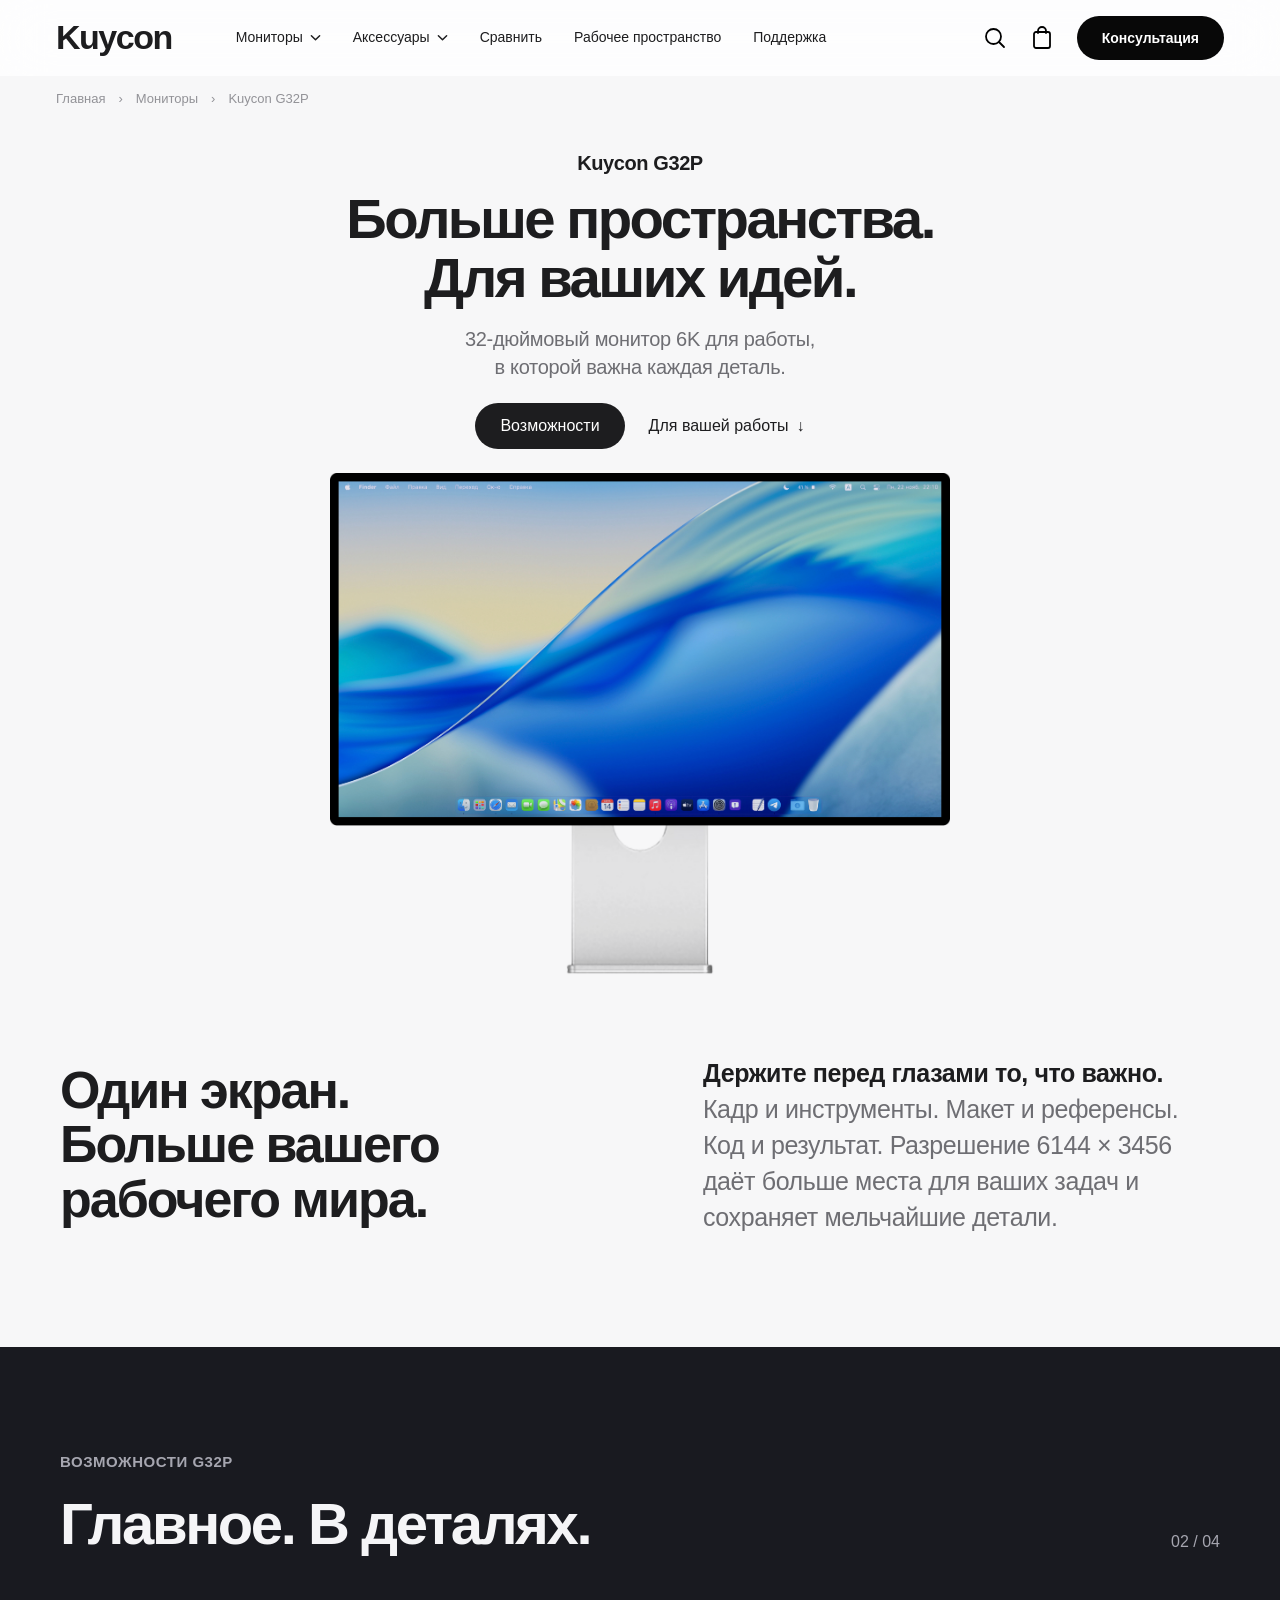
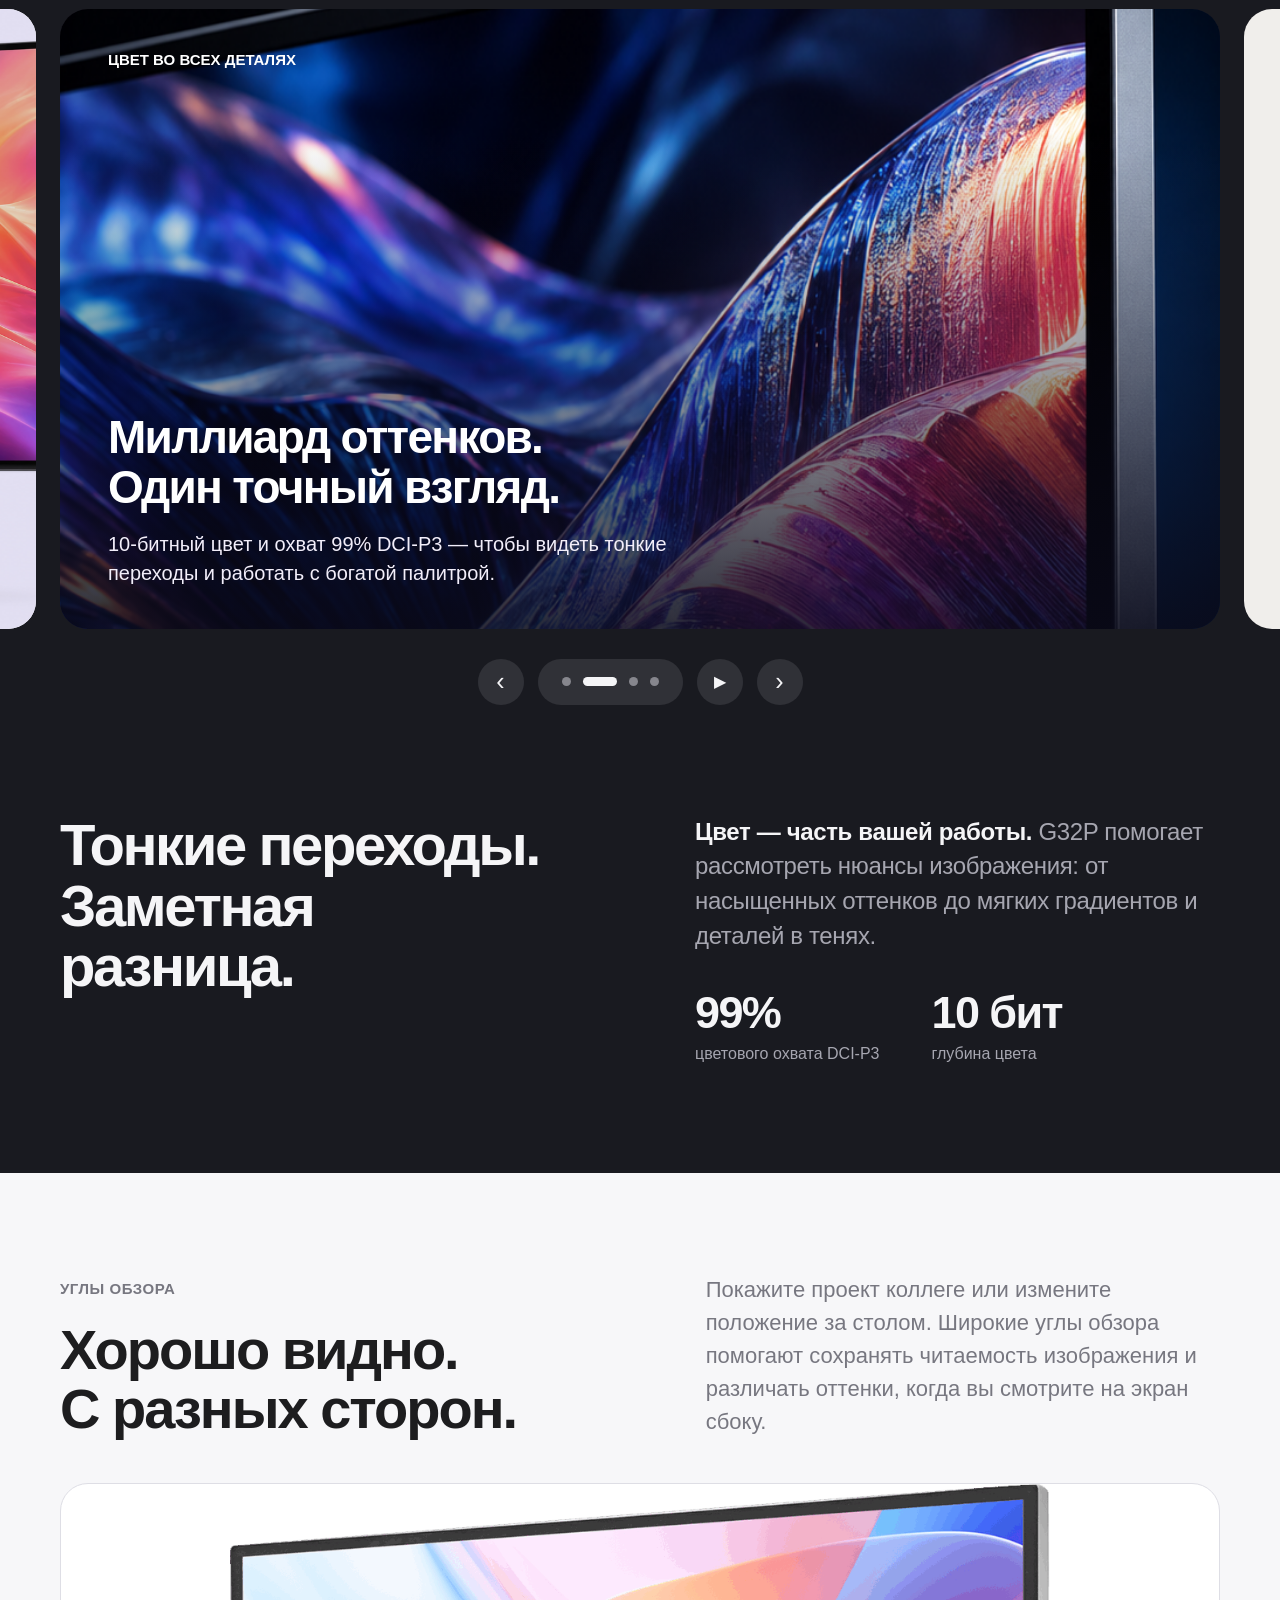
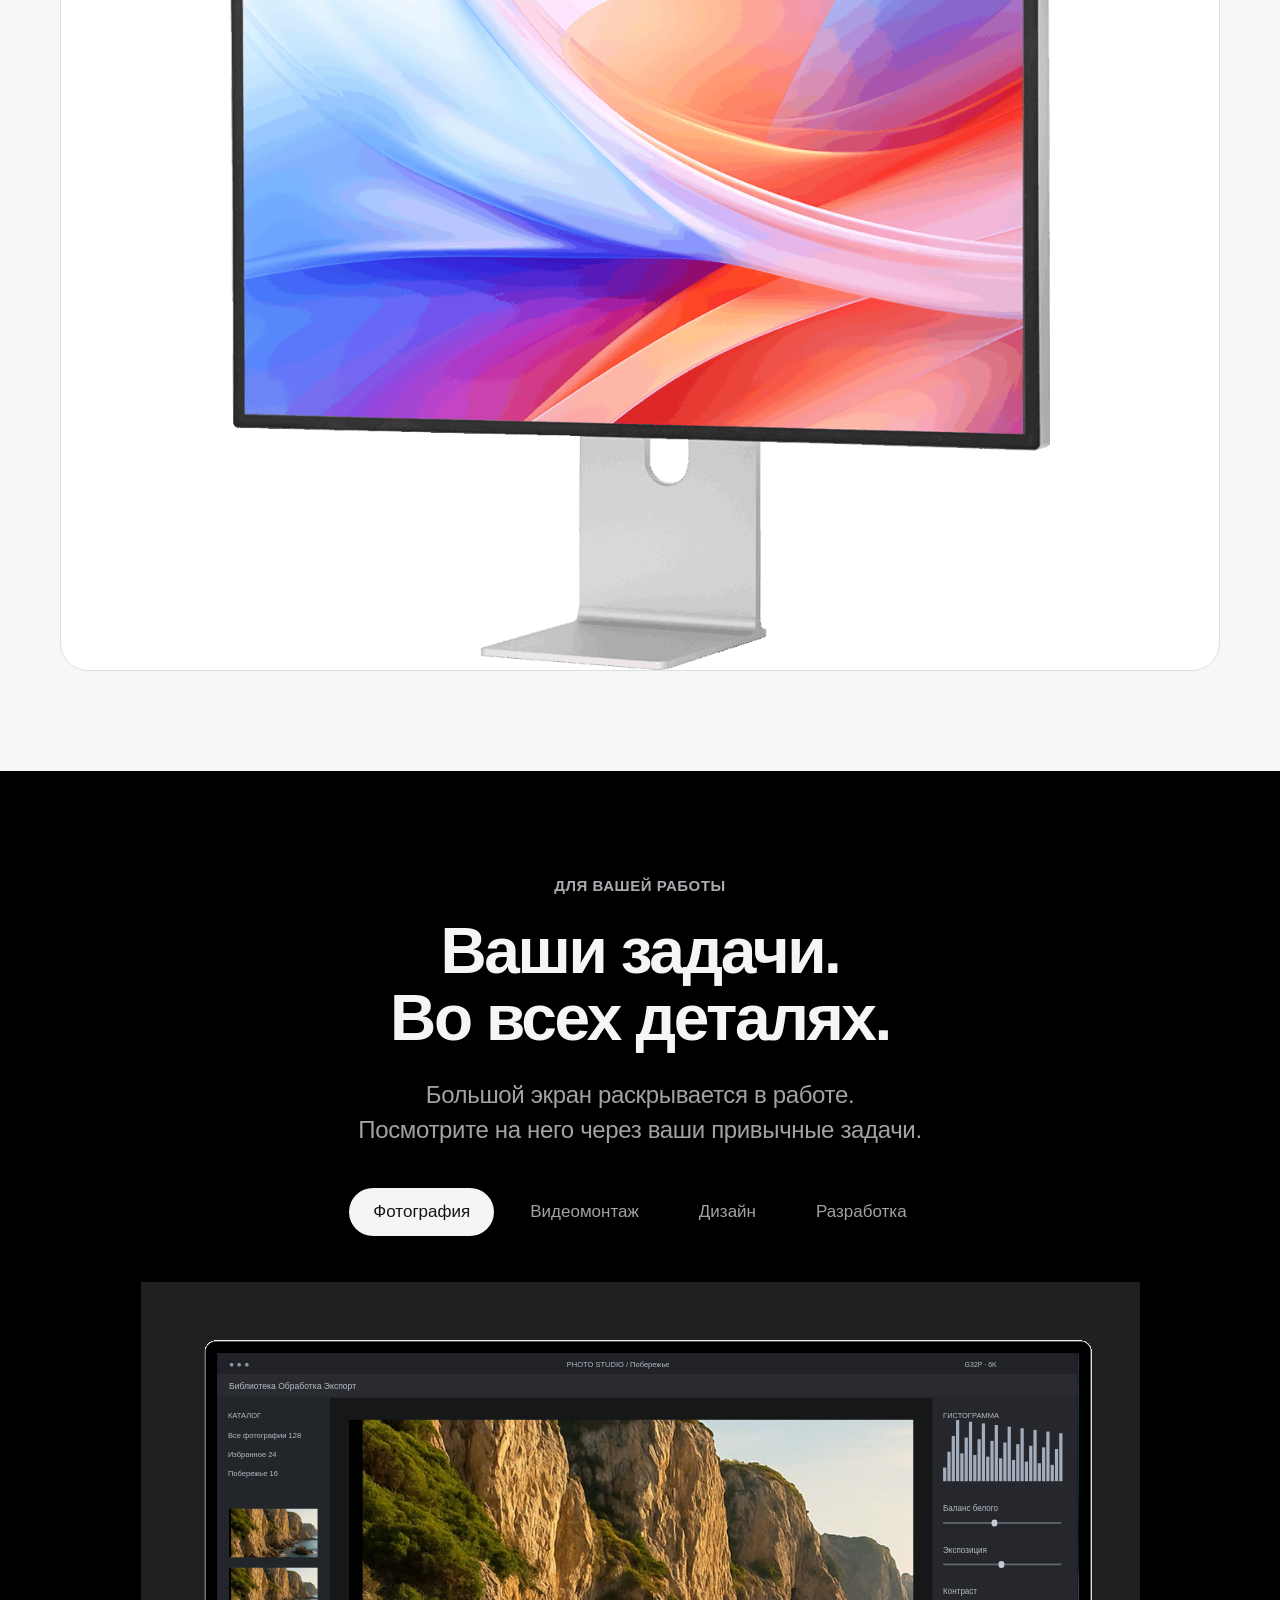
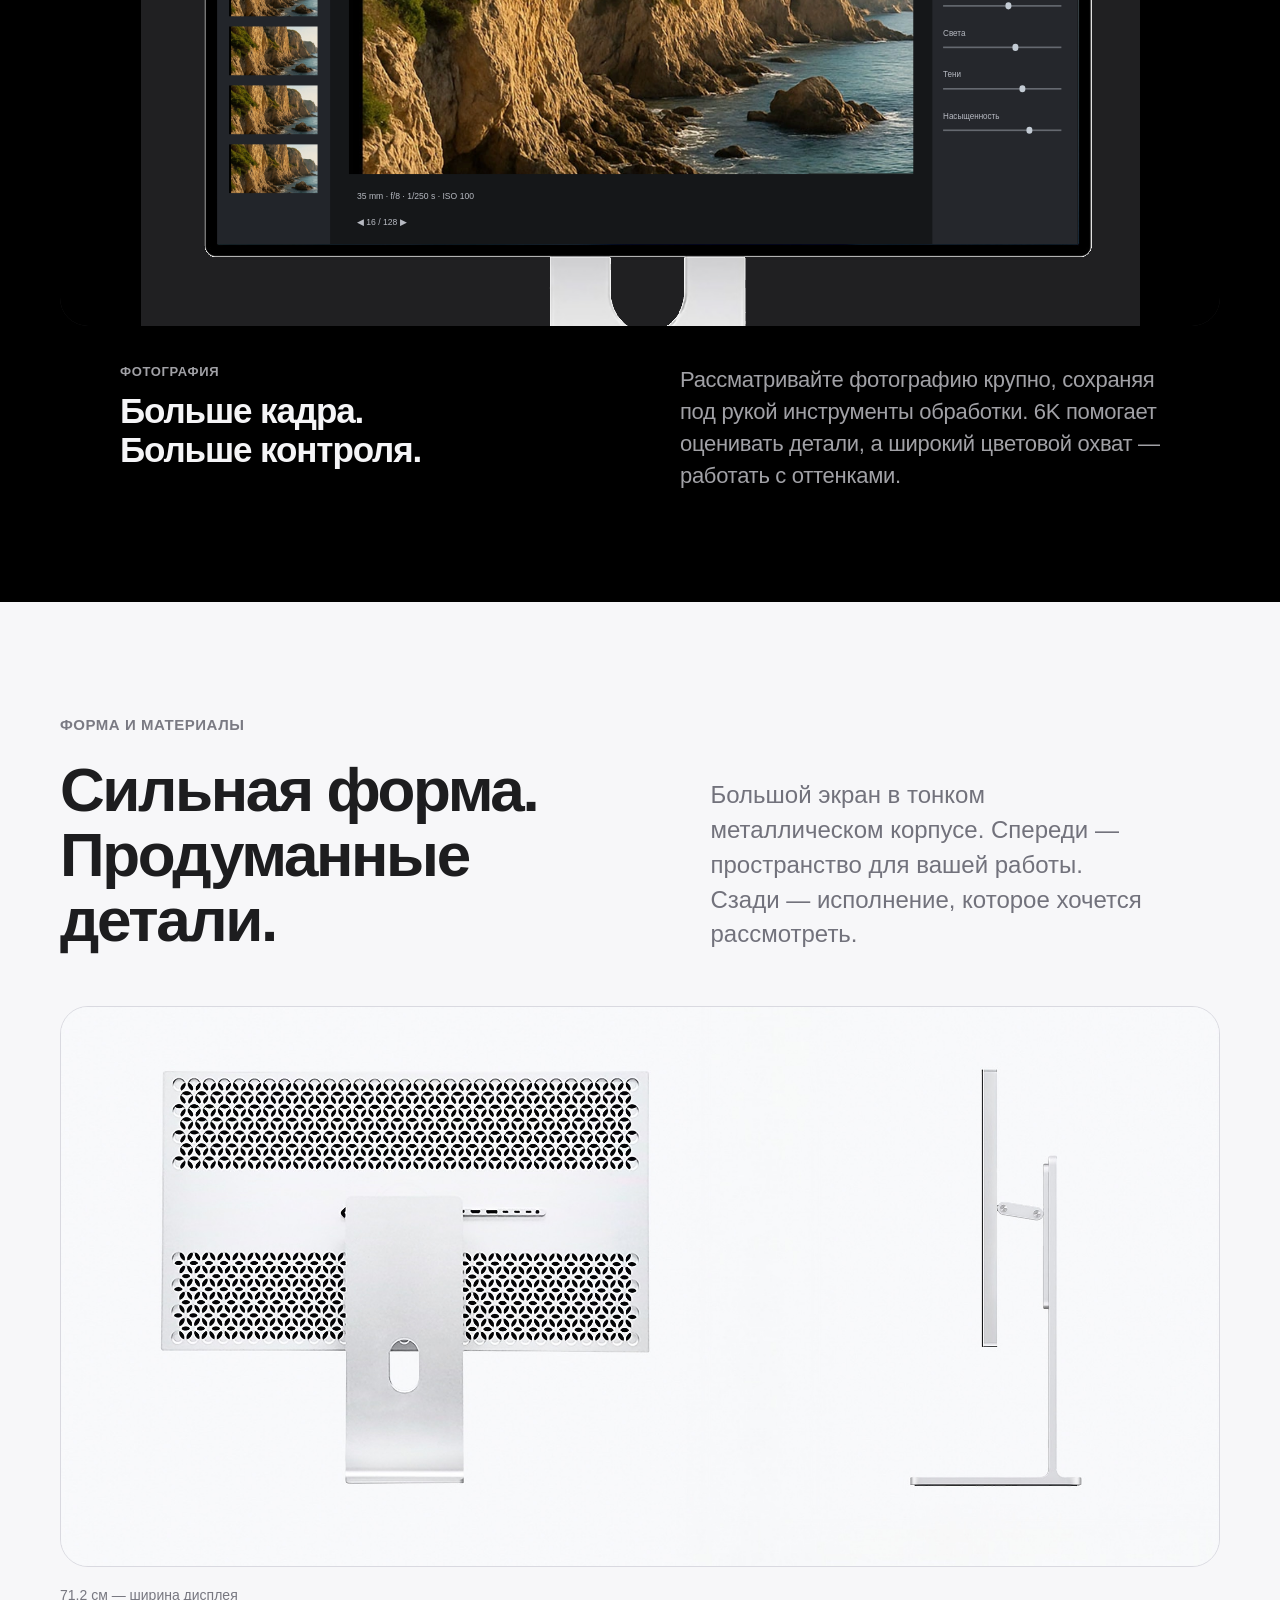
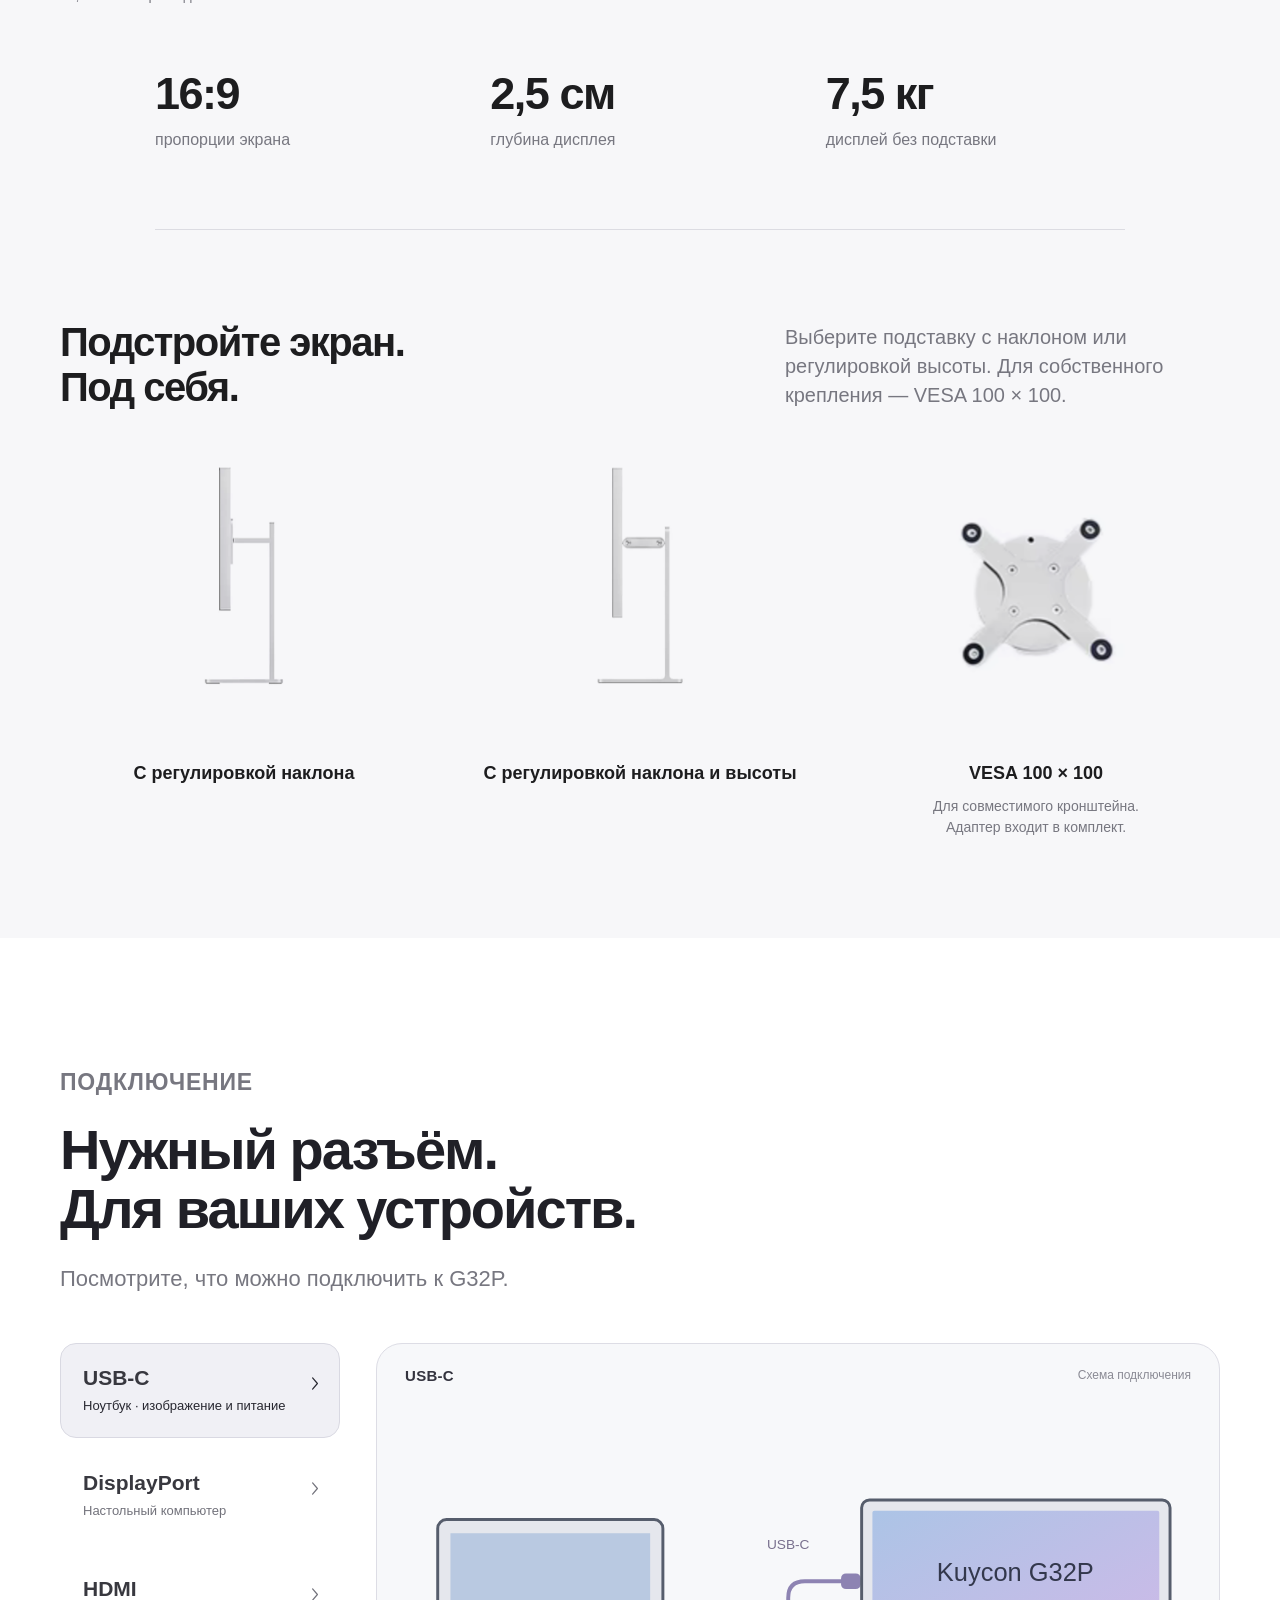
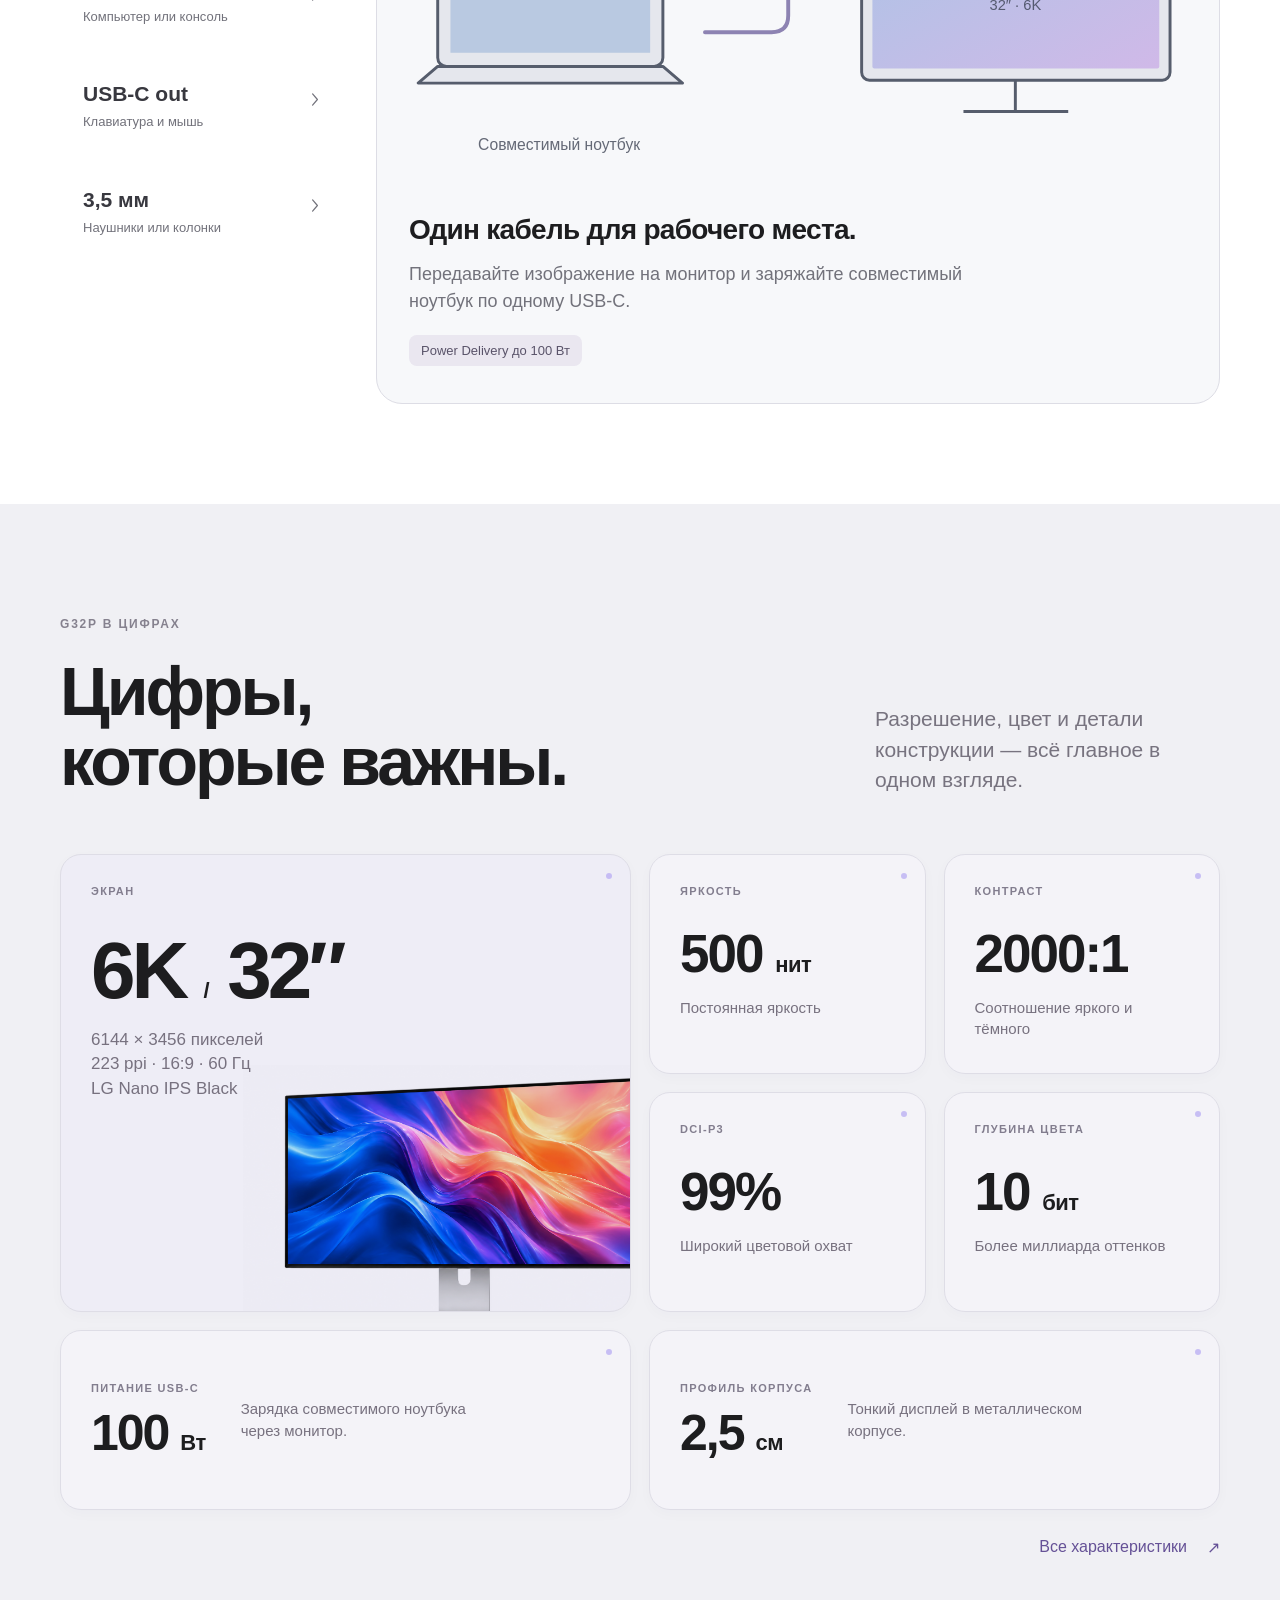
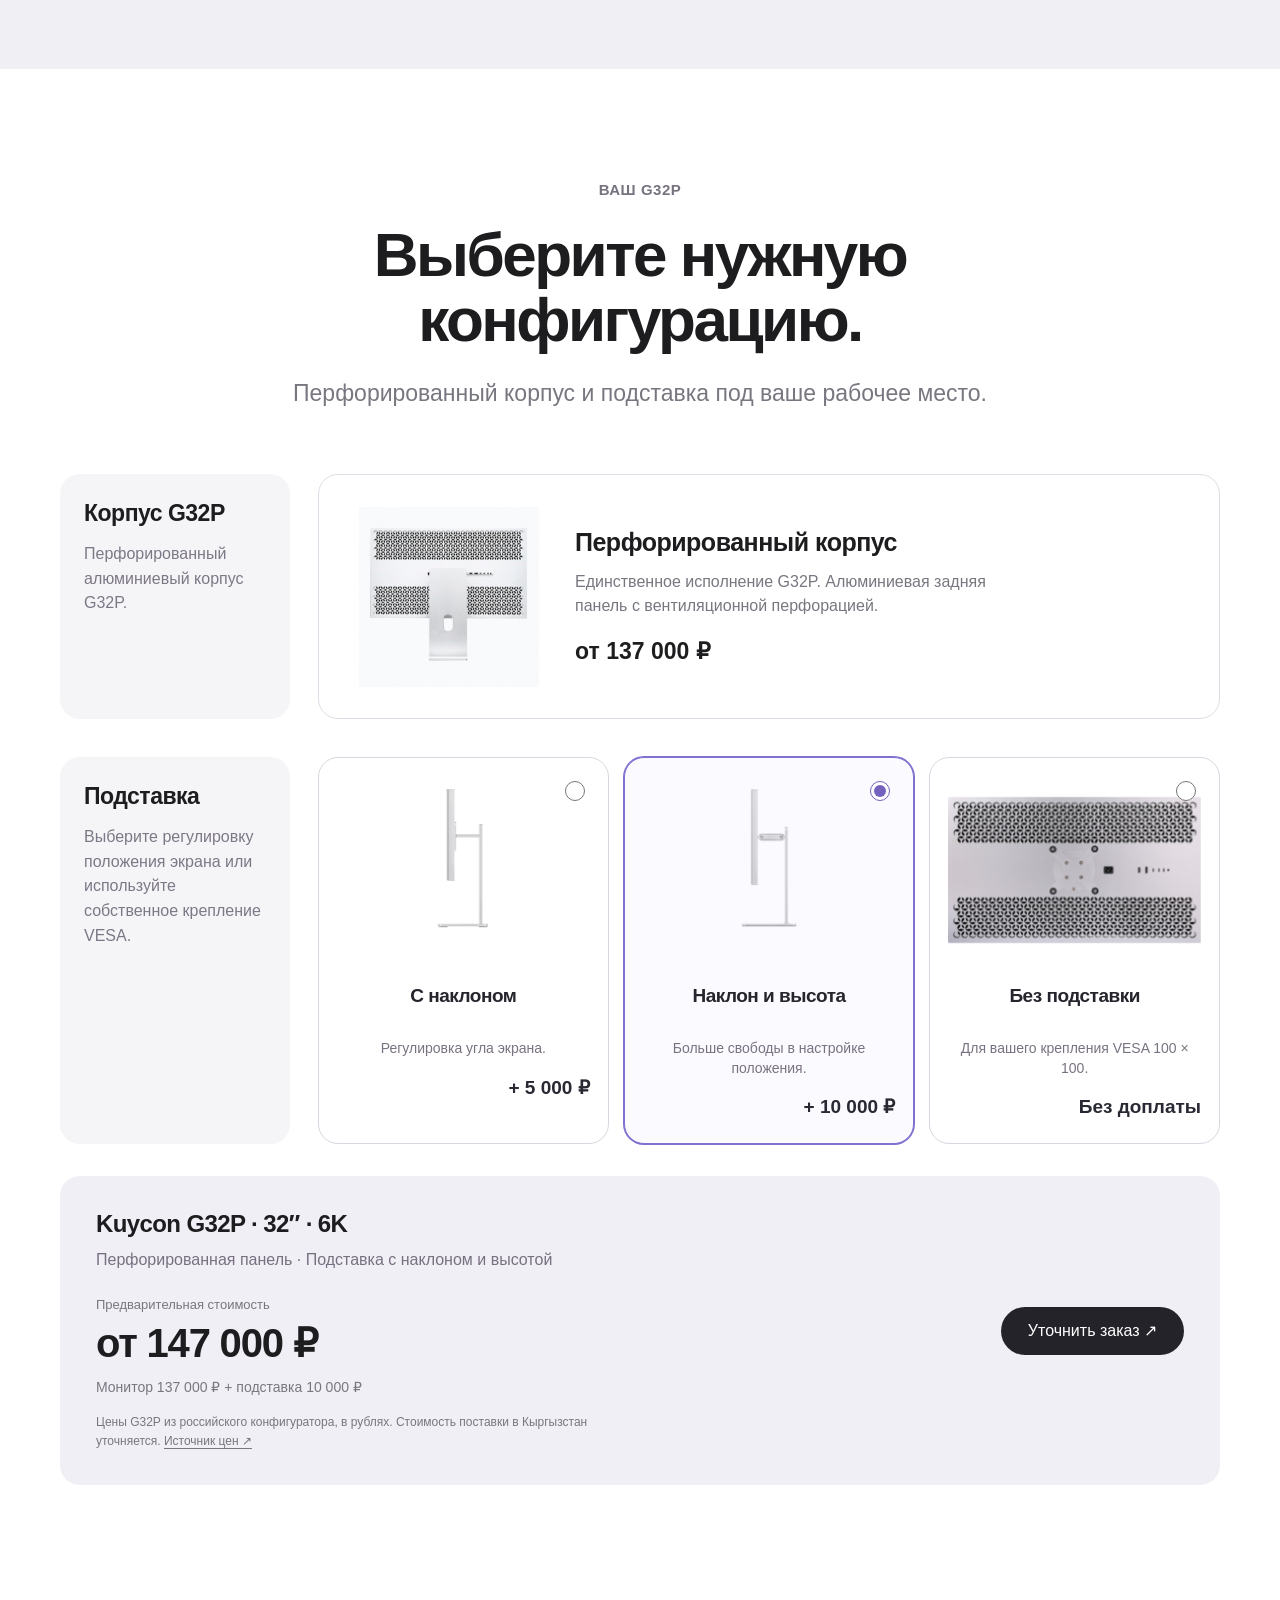
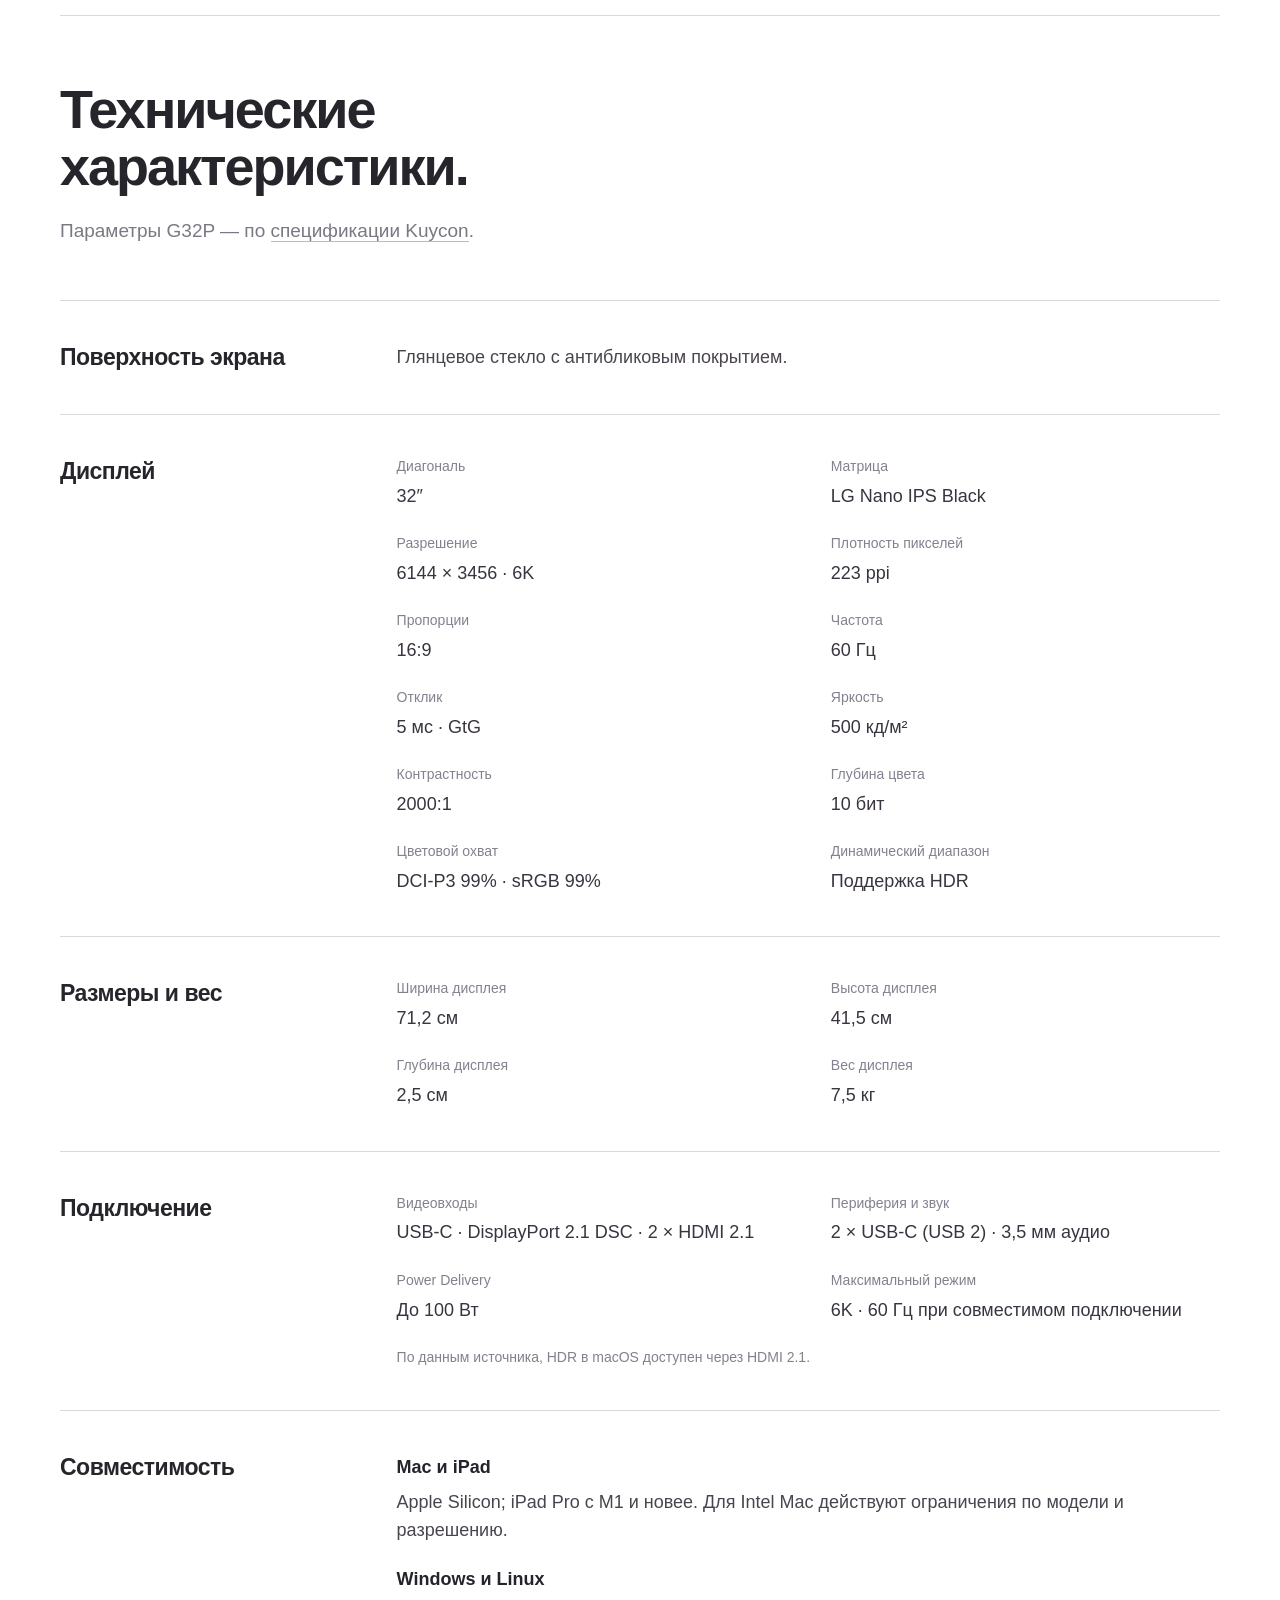
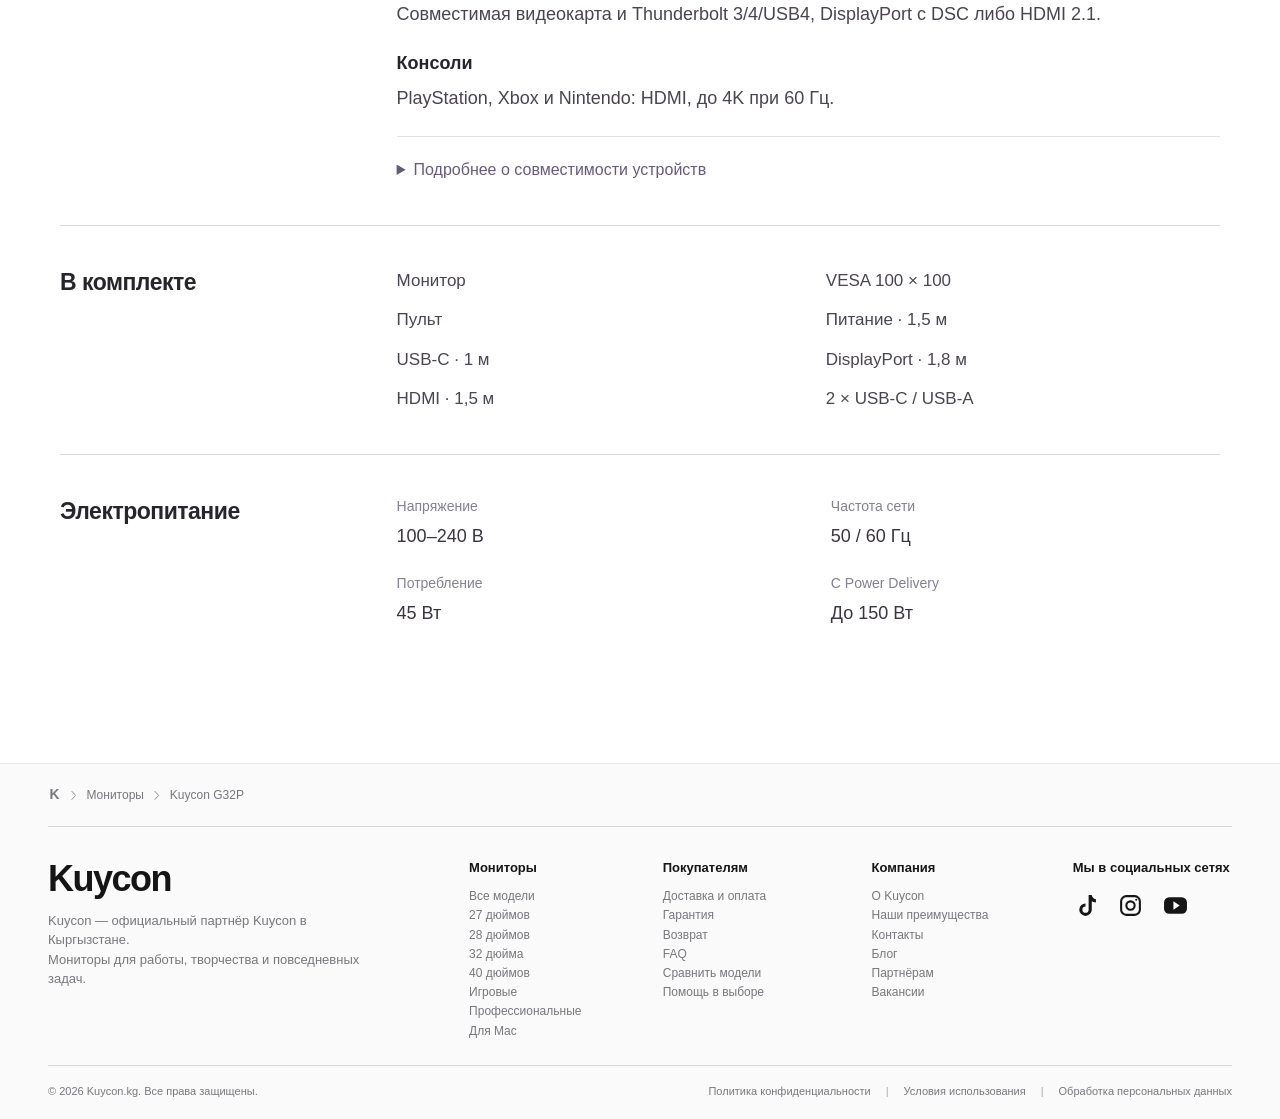
==== commit 73c84522: "changes 1.1" ====
--- a/index.html
+++ b/index.html
@@ -38,7 +38,17 @@
 .workflows{background:#000;color:#f5f5f7}.workflow-heading .eyebrow{color:#aaaab0}.workflow-heading>p:last-child{color:#a1a1a6}.workflow-tab{color:#a1a1a6;background:transparent}.workflow-tab:hover{background:#202022;color:#fff}.workflow-tab[aria-selected=true],.workflow-tab[aria-selected=true]:hover{background:#f5f5f7;color:#161617}.monitor-stage{background:#202022;isolation:isolate}.original-monitor{filter:url(#monitor-background-key)}.monitor-device{isolation:isolate}.monitor-device:before{content:'';position:absolute;inset:0;background:#202022;z-index:-1}.monitor-stage .workspace{z-index:1}.workflow-caption .caption-tag{color:#a1a1a6}.workflow-caption h3{color:#f5f5f7}.workflow-caption>p{color:#a1a1a6}@media(max-width:650px){.monitor-stage{background:#202022}}
 </style><style>.workflows .monitor-stage{background:#202022!important}.monitor-device:before{display:none}</style><style>
 .hardware .form-stage{--object-height:clamp(180px,32vw,430px);display:grid;grid-template-columns:1.5fr 1fr;gap:28px;height:auto;margin-top:54px;overflow:visible}.form-view{position:relative;height:calc(var(--object-height) + 120px);margin:0;overflow:hidden;background:#f0f2f5}.form-view .form-back,.form-view .form-side{position:absolute;left:50%;right:auto;bottom:auto;width:auto;max-width:none;object-fit:fill;mix-blend-mode:multiply;transform:translateX(-50%)}.form-view .form-back{height:calc(var(--object-height)*1.38345865);top:calc(60px - var(--object-height)*.17919799)}.form-view .form-side{height:calc(var(--object-height)*1.23658537);top:calc(60px - var(--object-height)*.09024390)}.form-dimension{text-align:left;font-size:14px;color:#777780;margin-top:20px}.hardware-facts{margin-top:28px}@media(max-width:650px){.hardware .form-stage{--object-height:clamp(145px,38vw,240px);gap:12px;margin-top:32px;grid-template-columns:1.45fr 1fr}.form-view{height:calc(var(--object-height) + 64px)}.form-view .form-back{top:calc(32px - var(--object-height)*.17919799)}.form-view .form-side{top:calc(32px - var(--object-height)*.09024390)}.form-dimension{font-size:12px;margin-top:14px}}
-</style><style>.hardware .form-stage-combined{display:block;height:auto;overflow:hidden}.form-stage-combined .form-combined{position:static;display:block;width:100%;height:auto;max-width:100%;object-fit:contain;transform:none;mix-blend-mode:normal}</style><style>.hardware .form-stage-combined{position:relative;border:1px solid #d9d9e0;border-radius:28px;overflow:hidden;background:#f7f8fa;isolation:isolate}.form-stage-combined .form-combined{border-radius:0}@media(max-width:650px){.hardware .form-stage-combined{border-radius:18px}}</style><style>.form-stage-combined .form-combined{margin-top:-.55%}</style><style>.footer-breadcrumb>a:first-child{display:inline-flex;align-items:center;justify-content:center;flex:0 0 20px;height:24px}.footer-home-icon{display:block;width:20px;height:20px}</style><style>.footer-brand-icon{display:block;font-family:-apple-system,BlinkMacSystemFont,"Helvetica Neue",Arial,sans-serif;font-size:25px;font-weight:800;line-height:1;letter-spacing:-1.5px;color:#202024}.footer-breadcrumb>a:first-child:hover{text-decoration:none;opacity:.7}</style><style>.footer-breadcrumb>a:first-child{color:inherit;flex-basis:16px;height:20px}.footer-brand-icon{font-size:1.15em;font-weight:750;letter-spacing:-.5px;color:inherit}.footer-breadcrumb>a:first-child{font-size:inherit}</style><style>.footer-breadcrumb{gap:.85em}.footer-breadcrumb .breadcrumb-chevron{display:block;flex:0 0 .65em;width:.65em;height:1.25em;color:inherit}.footer-breadcrumb>a:first-child{flex-basis:1.05em}@media(max-width:800px){.footer-breadcrumb{gap:.85em}}</style><style>.footer-breadcrumb .breadcrumb-chevron{height:.82em;width:.46em;flex-basis:.46em;transform:translateY(.04em)}</style></head>
+</style><style>.hardware .form-stage-combined{display:block;height:auto;overflow:hidden}.form-stage-combined .form-combined{position:static;display:block;width:100%;height:auto;max-width:100%;object-fit:contain;transform:none;mix-blend-mode:normal}</style><style>.hardware .form-stage-combined{position:relative;border:1px solid #d9d9e0;border-radius:28px;overflow:hidden;background:#f7f8fa;isolation:isolate}.form-stage-combined .form-combined{border-radius:0}@media(max-width:650px){.hardware .form-stage-combined{border-radius:18px}}</style><style>.form-stage-combined .form-combined{margin-top:-.55%}</style><style>.footer-breadcrumb>a:first-child{display:inline-flex;align-items:center;justify-content:center;flex:0 0 20px;height:24px}.footer-home-icon{display:block;width:20px;height:20px}</style><style>.footer-brand-icon{display:block;font-family:-apple-system,BlinkMacSystemFont,"Helvetica Neue",Arial,sans-serif;font-size:25px;font-weight:800;line-height:1;letter-spacing:-1.5px;color:#202024}.footer-breadcrumb>a:first-child:hover{text-decoration:none;opacity:.7}</style><style>.footer-breadcrumb>a:first-child{color:inherit;flex-basis:16px;height:20px}.footer-brand-icon{font-size:1.15em;font-weight:750;letter-spacing:-.5px;color:inherit}.footer-breadcrumb>a:first-child{font-size:inherit}</style><style>.footer-breadcrumb{gap:.85em}.footer-breadcrumb .breadcrumb-chevron{display:block;flex:0 0 .65em;width:.65em;height:1.25em;color:inherit}.footer-breadcrumb>a:first-child{flex-basis:1.05em}@media(max-width:800px){.footer-breadcrumb{gap:.85em}}</style><style>.footer-breadcrumb .breadcrumb-chevron{height:.82em;width:.46em;flex-basis:.46em;transform:translateY(.04em)}</style><style>
+.hero{max-width:1440px;margin-inline:auto;padding:32px 32px 24px;overflow:visible}.hero .model{font-size:20px;margin-bottom:14px}.hero h1{font-size:clamp(44px,4.4vw,64px);line-height:1.05;letter-spacing:-.045em;max-width:1000px;text-wrap:balance}.hero-description{font-size:20px;line-height:1.4;max-width:580px;margin-top:18px}.hero-actions{margin-top:22px;font-size:16px;gap:24px}.hero-product{display:flex;align-items:center;justify-content:center;width:min(780px,100%);height:auto;margin:24px auto 0;mix-blend-mode:multiply}.hero-product img{display:block;width:100%;height:auto;max-height:none;max-width:703px;object-fit:contain;aspect-ratio:1586/992}.hero+.intro{padding-top:56px}@media(min-width:1051px) and (max-height:850px){.hero{padding-top:22px}.hero h1{font-size:52px}.hero-description{font-size:18px;margin-top:14px}.hero-actions{margin-top:18px}.hero-product{width:min(620px,100%);margin-top:16px}.hero-product img{max-height:none;max-width:512px}}@media(max-width:650px){.hero{padding:25px 20px 20px;width:100%;max-width:100%;overflow:hidden}.hero .model{font-size:17px;margin-bottom:14px}.hero h1{font-size:clamp(30px,8.5vw,44px);line-height:1.08;letter-spacing:-.035em;max-width:420px}.hero-description{font-size:17px;line-height:1.45;margin-top:18px;max-width:330px;text-wrap:pretty}.hero-description br{display:none}.hero-actions{gap:18px;font-size:14px;flex-wrap:wrap;margin-top:22px;row-gap:14px}.hero-actions .pill-link{padding:12px 18px}.hero-product{width:100%;height:auto;margin:30px auto 0;max-width:440px}.hero-product img{width:100%;height:auto;max-height:none;object-fit:contain;aspect-ratio:1586/992}.hero+.intro{padding-top:40px}}@media(max-width:360px){.hero{padding-inline:16px}.hero-actions{gap:13px;font-size:13px}}
+</style><style>.rear-comparison .rear-card{cursor:default;box-shadow:none;border:1px solid #dedee6}.rear-comparison .rear-check{display:none}</style><style>
+.connection-interactive{background:#fff;padding:100px 0}.ports-heading{margin-bottom:48px}.connection-interactive h2{font-size:56px;letter-spacing:-2px}.ports-heading>p:last-child{font-size:22px;margin-top:24px;color:#777780;max-width:none}.ports-layout{display:grid;grid-template-columns:280px minmax(0,1fr);gap:36px;align-items:start}.port-tabs{display:flex;flex-direction:column;gap:10px}.port-tab{position:relative;text-align:left;border:1px solid transparent;border-radius:16px;background:transparent;padding:22px 40px 22px 22px;color:#72727b;min-height:90px}.port-tab>span{display:block;font-size:21px;font-weight:600;color:#38383f}.port-tab small{display:block;font-size:13px;line-height:1.5;margin-top:6px}.port-tab svg{position:absolute;right:20px;top:32px;width:8px;height:15px;fill:none;stroke:currentColor;stroke-width:1.5;stroke-linecap:round;stroke-linejoin:round}.port-tab[aria-selected=true]{background:#f0f0f5;border-color:#d9d9e2;color:#272730}.port-tab:hover{background:#f7f7fa}.port-window{border:1px solid #dddde5;border-radius:26px;background:#f7f8fa;overflow:hidden;min-width:0}.port-window-top{display:flex;align-items:center;justify-content:space-between;padding:23px 28px;color:#8a8a94;font-size:12px;gap:15px}.port-window-tag{font-size:15px;font-weight:600;letter-spacing:.02em;color:#34343f}.port-diagram{display:block;width:100%;height:auto}.device-lines{fill:#e5e7ed;stroke:#565d6c;stroke-width:3;stroke-linejoin:round}.device-screen-fill{fill:#b9c9e1;stroke:none}.port-cable{fill:none;stroke:#8d83b2;stroke-width:4;stroke-linecap:round}.cable-tip{fill:#8d83b2}.diagram-label{font:16px Arial;fill:#646976}.cable-label{font:14px Arial;fill:#79708e}.port-description{padding:15px 32px 32px;min-height:205px}.port-description h3{font-size:28px;line-height:1.2;letter-spacing:-.7px}.connection-interactive .port-description p{font-size:18px;color:#72727b;line-height:1.5;max-width:600px;margin-top:14px}.port-benefit{display:inline-block;font-size:13px;color:#595369;padding:8px 12px;border-radius:8px;background:#eae7f0;margin-top:20px}.port-scene[hidden]{display:none}@media(max-width:1000px){.ports-layout{grid-template-columns:230px minmax(0,1fr);gap:22px}.port-tab{padding-left:17px}.port-tab>span{font-size:19px}.port-description{padding-inline:24px}.port-description h3{font-size:25px}}@media(max-width:650px){.connection-interactive{padding:65px 0}.connection-interactive h2{font-size:39px;letter-spacing:-1.4px}.ports-heading{margin-bottom:28px}.ports-heading>p:last-child{font-size:19px;margin-top:20px}.ports-layout{grid-template-columns:1fr;gap:22px}.port-tabs{gap:5px}.port-tab{padding:13px 38px 13px 17px;min-height:65px;border-radius:12px}.port-tab>span{font-size:17px}.port-tab small{font-size:12px;margin-top:3px}.port-tab svg{top:23px}.port-window{border-radius:20px}.port-window-top{padding:18px;font-size:10px}.port-description{padding:12px 20px 24px;min-height:225px}.port-description h3{font-size:24px}.connection-interactive .port-description p{font-size:16px}.port-benefit{font-size:12px}.port-window-tag{font-size:13px}}
+</style><style>
+.config-option .option-price{display:block;font-size:19px;font-weight:600;color:#292933;margin-top:18px}.config-footer .price-label{font-size:13px;color:#777780;margin-top:25px}.config-footer .config-price{font-size:40px;line-height:1.2;letter-spacing:-1.2px;color:#1d1d1f;font-weight:650;margin-top:7px}.price-breakdown{font-size:14px;line-height:1.5;color:#777780;margin-top:10px}.price-reference{font-size:12px;line-height:1.6;color:#777780;margin-top:15px;max-width:510px}.price-reference a{text-decoration:underline;text-underline-offset:3px}.config-stand-options .config-option .option-price{grid-column:1/-1;margin-top:16px;align-self:end}@media(max-width:650px){.config-footer .config-price{font-size:34px}.config-option .option-price{font-size:16px}.config-stand-options .config-option .option-price{grid-column:2;margin-top:12px}}
+</style><style>
+.viewing-angles{background:#f7f7f9;padding:100px 0}.viewing-heading{display:grid;grid-template-columns:1.1fr 1fr;gap:80px;align-items:end;margin-bottom:45px}.viewing-heading h2{font-size:56px;letter-spacing:-2px}.viewing-heading .eyebrow{color:#777780}.viewing-heading>p{font-size:22px;line-height:1.5;color:#777780}.viewing-image{margin:0;border:1px solid #dedee5;border-radius:28px;overflow:hidden;background:#fff;text-align:center}.viewing-image img{width:100%;max-width:820px;height:auto;margin:auto;display:block}@media(max-width:650px){.viewing-angles{padding:65px 0}.viewing-heading{grid-template-columns:1fr;gap:24px;margin-bottom:30px}.viewing-heading h2{font-size:39px;letter-spacing:-1.4px}.viewing-heading>p{font-size:19px}.viewing-image{border-radius:18px}}
+</style><style>.config-options:has(input[name="rear"]){grid-template-columns:minmax(0,1fr);max-width:560px}</style><style>
+.configuration .config-row{display:grid;grid-template-columns:230px minmax(0,1fr);gap:28px;align-items:stretch}.configuration .config-row-label{display:block;background:#f5f5f7;border-radius:20px;padding:26px 24px}.config-row-label h3{font-size:23px}.config-row-label p{font-size:16px;line-height:1.55;margin-top:14px;max-width:none}.config-options:has(input[name="rear"]){max-width:none;display:block}.fixed-panel{display:flex;align-items:center;gap:36px;min-height:245px;padding:26px 40px;border:1px solid #dedee6;border-radius:20px;background:#fff}.fixed-panel img{width:180px;height:185px;object-fit:contain;mix-blend-mode:multiply;flex-shrink:0}.fixed-panel strong{font-size:25px;letter-spacing:-.5px}.fixed-panel p{font-size:16px;color:#777780;line-height:1.5;margin-top:13px;max-width:440px}.fixed-panel-price{display:block;font-size:23px;font-weight:600;margin-top:20px}.config-stand-options{gap:15px}.config-stand-options .config-option{padding:22px 18px;text-align:center}.config-stand-options .config-option img{height:180px}.config-stand-options .config-option strong{font-size:19px}.config-stand-options .config-option>span{font-size:14px}.config-stand-options .config-option .option-price{font-size:19px}.config-footer{margin-top:32px}@media(max-width:1000px){.configuration .config-row{grid-template-columns:180px minmax(0,1fr);gap:20px}.configuration .config-row-label{padding:24px 20px}.fixed-panel{padding:24px;gap:24px}.fixed-panel img{width:135px;height:155px}.fixed-panel strong{font-size:22px}.config-stand-options .config-option{padding-inline:12px}.config-stand-options .config-option img{height:140px}.config-stand-options .config-option strong{font-size:17px}}@media(max-width:650px){.configuration .config-row{grid-template-columns:1fr;gap:16px}.configuration .config-row-label{background:none;padding:0;border-radius:0}.config-row-label p{margin-top:9px;font-size:16px}.fixed-panel{gap:18px;padding:20px;min-height:190px}.fixed-panel img{width:95px;height:130px}.fixed-panel strong{font-size:20px}.fixed-panel p{font-size:14px;margin-top:10px}.fixed-panel-price{font-size:21px;margin-top:14px}.config-stand-options .config-option{text-align:left;padding:18px 40px 18px 16px}.config-stand-options .config-option img{height:110px}.config-stand-options .config-option strong{font-size:18px}.config-stand-options .config-option .option-price{font-size:17px}}@media(max-width:360px){.fixed-panel{gap:12px;padding:16px}.fixed-panel img{width:70px}.fixed-panel strong{font-size:18px}}
+</style><style>.stand-display{grid-template-columns:repeat(3,minmax(0,1fr));gap:28px}.stand-display figure{min-width:0}.stand-display img{height:300px;width:100%;object-fit:contain}.stand-display figcaption{font-size:18px;line-height:1.4}.vesa-caption{font-size:14px;line-height:1.5;color:#777780;margin-top:10px}@media(max-width:1000px){.stand-display{gap:18px}.stand-display img{height:240px}.stand-display figcaption{font-size:16px}}@media(max-width:650px){.stand-display{grid-template-columns:1fr;gap:34px}.stand-display img{height:260px;max-width:400px;margin:auto}.stand-display figcaption{font-size:18px}.vesa-caption{font-size:14px}}</style><style>.stand-display .vesa-adapter-image{padding:55px;mix-blend-mode:multiply}@media(max-width:1000px){.stand-display .vesa-adapter-image{padding:40px}}@media(max-width:650px){.stand-display .vesa-adapter-image{padding:45px}}</style><style>.hero-product{width:min(620px,100%)}.hero-product img{aspect-ratio:5625/4550;width:100%;height:auto;max-width:620px;max-height:none}@media(min-width:1051px) and (max-height:850px){.hero-product{width:min(400px,100%)}.hero-product img{max-width:400px}}@media(max-width:650px){.hero-product{width:100%;max-width:390px}.hero-product img{width:100%;height:auto;max-width:390px}}</style></head>
 <body id="top"><svg width="0" height="0" aria-hidden="true" style="position:absolute"><defs><filter id="monitor-background-key" color-interpolation-filters="sRGB"><feColorMatrix type="matrix" values="1 0 0 0 0  0 1 0 0 0  0 0 1 0 0  -14 -14 -14 0 41.5"/></filter></defs></svg>
 <div class="menu-backdrop" aria-hidden="true"></div><header class="site-header"><div class="site-nav"><a class="site-logo" href="#top" aria-label="Kuycon — в начало страницы">Kuycon</a><button class="mobile-menu-toggle" aria-expanded="false" aria-controls="main-menu">Меню <span aria-hidden="true">☰</span></button><nav id="main-menu" aria-label="Основное меню"><details class="nav-dropdown"><summary>Мониторы <svg class="menu-chevron" aria-hidden="true" viewBox="0 0 12 8"><path d="m1.5 1.5 4.5 4.5 4.5-4.5"/></svg></summary><div class="mega-menu"><section><img class="menu-product" src="assets/product.png" alt=""><h2>Профессиональные</h2><p>Для дизайна, разработки, фото и видео. Высокое разрешение и точная цветопередача.</p><a href="#technical-specs">24 дюйма <span>›</span></a><a href="#technical-specs">27 дюймов <span>›</span></a><a href="#technical-specs">28 дюймов <span>›</span></a><a href="#configuration">32 дюйма <span>›</span></a><a href="#technical-specs">40 дюймов <span>›</span></a></section><section><img class="menu-product" src="assets/official-01.jpg" alt=""><h2>Игровые</h2><p>Высокое разрешение и частота обновления для игр, развлечений и работы.</p><a href="#workflows">24 дюйма <span>›</span></a><a href="#workflows">27 дюймов <span>›</span></a><a href="#workflows">28 дюймов <span>›</span></a><a href="#workflows">32 дюйма <span>›</span></a><a href="#workflows">40 дюймов <span>›</span></a></section><section class="mega-shortcuts"><a href="#highlights"><strong>Все мониторы</strong><small>Вся линейка Kuycon</small></a><a href="#technical-specs"><strong>Сравнить модели</strong><small>Характеристики и различия</small></a><a href="#technical-specs"><strong>Для Mac</strong><small>Оптимальная совместимость</small></a><a href="#configuration"><strong>Помощь в выборе</strong><small>Подберём монитор под ваши задачи</small></a></section></div></details><details class="nav-dropdown accessory-dropdown"><summary>Аксессуары <svg class="menu-chevron" aria-hidden="true" viewBox="0 0 12 8"><path d="m1.5 1.5 4.5 4.5 4.5-4.5"/></svg></summary><div class="accessory-menu"><a href="#design">Стойки и подставки</a><a href="#connection">Док-станции</a><a href="#design">Кронштейны</a></div></details><a href="#technical-specs">Сравнить</a><a href="#workflows">Рабочее пространство</a><a href="#configuration">Поддержка</a></nav><div class="header-actions"><button class="header-icon" id="header-search" aria-label="Поиск"><svg viewBox="0 0 24 24"><circle cx="10.5" cy="10.5" r="7.5"/><path d="m16 16 5 5"/></svg></button><button class="header-icon" id="header-cart" aria-label="Корзина"><svg viewBox="0 0 24 24"><rect x="4" y="6" width="16" height="16" rx="2"/><path d="M8 7V5a4 4 0 0 1 8 0v2"/></svg></button><button class="header-consult" id="header-consult">Консультация</button></div></div></header><div class="product-navigation"><nav class="product-breadcrumb" aria-label="Путь к товару"><a href="#top">Главная</a><span>›</span><a href="#highlights">Мониторы</a><span>›</span><span aria-current="page">Kuycon G32P</span></nav></div><div class="scroll-product-header" inert aria-hidden="true"><nav class="product-bar" aria-label="Навигация по Kuycon G32P"><a class="product-name" href="#hero-title">Kuycon G32P</a><div class="product-links"><a href="#hero-title">Обзор</a><a href="#technical-specs">Характеристики</a><a href="#configuration">Комплектация</a><button type="button" aria-disabled="true" title="Раздел ещё не наполнен">Отзывы</button><button type="button" aria-disabled="true" title="Раздел ещё не наполнен">FAQ</button></div><a class="product-buy" href="#configuration">Купить</a></nav></div>
 <main>
@@ -46,9 +56,9 @@
   <section class="hero" aria-labelledby="hero-title">
    <p class="model">Kuycon G32P</p>
    <h1 id="hero-title">Больше пространства.<br>Для ваших идей.</h1>
-   <p class="hero-description">32-дюймовый монитор 6K для работы,<br>в которой важна каждая деталь.</p>
+   <p class="hero-description">32-дюймовый монитор 6K для работы, <br>в которой важна каждая деталь.</p>
    <div class="hero-actions"><a href="#highlights" class="pill-link">Возможности</a><a href="#workflows" class="text-link">Для вашей работы <span aria-hidden="true">↓</span></a></div>
-   <figure class="hero-product"><img src="assets/product.png" alt="Рабочая визуализация серебристого монитора G32P с цветным абстрактным изображением." width="1586" height="992"></figure>
+   <figure class="hero-product"><img src="assets/g32p-hero-original.jpg" alt="Kuycon G32P — оригинальное изображение монитора с kuycon.ru." width="5625" height="4550"></figure>
   </section>
   <section class="intro wrap" aria-label="Знакомство с G32P">
    <h2>Один экран.<br>Больше вашего<br>рабочего мира.</h2>
@@ -86,6 +96,7 @@
    <div><p><strong>Цвет — часть вашей работы.</strong> G32P помогает рассмотреть нюансы изображения: от насыщенных оттенков до мягких градиентов и деталей в тенях.</p><div class="color-numbers"><div><strong>99%</strong><span>цветового охвата DCI-P3</span></div><div><strong>10 бит</strong><span>глубина цвета</span></div></div></div>
   </section>
  </div>
+<section class="viewing-angles" aria-labelledby="viewing-title"><div class="wrap"><div class="viewing-heading"><div><p class="eyebrow">УГЛЫ ОБЗОРА</p><h2 id="viewing-title">Хорошо видно.<br>С разных сторон.</h2></div><p>Покажите проект коллеге или измените положение за столом. Широкие углы обзора помогают сохранять читаемость изображения и различать оттенки, когда вы смотрите на экран сбоку.</p></div><figure class="viewing-image"><img src="assets/g32p-viewing-angles.png" alt="G32P с разных ракурсов: демонстрация изображения при взгляде под углом." loading="lazy"></figure></div></section>
  <section class="workflows" id="workflows" aria-labelledby="workflow-title">
   <div class="wrap">
    <div class="workflow-heading"><p class="eyebrow">ДЛЯ ВАШЕЙ РАБОТЫ</p><h2 id="workflow-title">Ваши задачи.<br>Во всех деталях.</h2><p>Большой экран раскрывается в работе.<br>Посмотрите на него через ваши привычные задачи.</p></div>
@@ -101,22 +112,16 @@
   <div class="hardware-heading"><div><p class="eyebrow">ФОРМА И МАТЕРИАЛЫ</p><h2 id="design-title">Сильная форма.<br>Продуманные детали.</h2></div><p>Большой экран в тонком металлическом корпусе. Спереди — пространство для вашей работы. Сзади — исполнение, которое хочется рассмотреть.</p></div>
   <div class="form-stage form-stage-combined"><img class="form-combined" src="assets/kuycon-g32p-rear-side.jpg" alt="Kuycon G32P — единая фотография монитора сзади и сбоку."></div><p class="form-dimension">71,2 см — ширина дисплея</p>
   <div class="hardware-facts"><div><strong>16:9</strong><span>пропорции экрана</span></div><div><strong>2,5 см</strong><span>глубина дисплея</span></div><div><strong>7,5 кг</strong><span>дисплей без подставки</span></div></div>
-  <section class="rear-section" aria-labelledby="rear-title">
-   <div class="hardware-subhead"><h3 id="rear-title">Два исполнения.<br>Один характер.</h3><p>Гладкая поверхность или выразительная перфорация. Выберите дизайн задней панели.</p></div>
-   <div class="rear-comparison"><button class="rear-card" type="button" data-rear-select="smooth" aria-pressed="false"><img src="assets/back-smooth.jpg" alt="Пример гладкой задней панели из референса конфигуратора."><span class="rear-check" aria-hidden="true">✓</span><span class="rear-card-copy"><strong>Гладкая</strong><span>Цельная поверхность и сдержанный вид.</span></span></button><button class="rear-card" type="button" data-rear-select="perforated" aria-pressed="true"><img src="assets/back-perforated.jpg" alt="Пример перфорированной задней панели из референса конфигуратора."><span class="rear-check" aria-hidden="true">✓</span><span class="rear-card-copy"><strong>Перфорированная</strong><span>Рельефный рисунок и вентиляционные отверстия.</span></span></button></div>
-   <p class="availability-note">Доступность исполнения уточняется при заказе.</p>
-  </section>
+  
   <section class="stand-section" aria-labelledby="stand-title">
    <div class="hardware-subhead"><h3 id="stand-title">Подстройте экран.<br>Под себя.</h3><p>Выберите подставку с наклоном или регулировкой высоты. Для собственного крепления — VESA 100 × 100.</p></div>
-   <div class="stand-display"><figure><img src="assets/stand-tilt.webp" alt="Подставка с механизмом регулировки наклона, вид сбоку."><figcaption>С регулировкой наклона</figcaption></figure><figure><img src="assets/stand-height.webp" alt="Подставка с регулировкой наклона и высоты, вид сбоку."><figcaption>С регулировкой наклона и высоты</figcaption></figure></div>
-   <div class="stand-feature-list"><span>Настройка наклона</span><span>Настройка высоты</span><span>VESA 100 × 100</span></div>
-  </section>
- </div>
-</section>
-
-<section id="connection" class="connection" aria-labelledby="connection-title">
- <div class="wrap"><div class="connection-grid"><div><p class="eyebrow">ПОДКЛЮЧЕНИЕ</p><h2 id="connection-title">Подключили.<br>И работаете.</h2><p>Изображение и питание совместимого ноутбука — по одному USB-C. Для других устройств доступны DisplayPort и HDMI.</p><div class="power-note"><strong>100 Вт</strong><span>питание по USB-C</span></div></div><img class="connection-image" src="assets/ports.png" alt="Оригинальное фото портов G32P с сохранёнными подписями и линиями."></div></div>
-</section>
+   <div class="stand-display"><figure><img src="assets/stand-tilt.webp" alt="Подставка с механизмом регулировки наклона, вид сбоку."><figcaption>С регулировкой наклона</figcaption></figure><figure><img src="assets/stand-height.webp" alt="Подставка с регулировкой наклона и высоты, вид сбоку."><figcaption>С регулировкой наклона и высоты</figcaption></figure><figure><img class="vesa-adapter-image" src="assets/vesa-adapter.png" alt="Адаптер крепления VESA 100 × 100."><figcaption>VESA 100 × 100</figcaption><p class="vesa-caption">Для совместимого кронштейна.<br>Адаптер входит в комплект.</p></figure></div>
+   
+  </section>
+ </div>
+</section>
+
+<section id="connection" class="connection connection-interactive" aria-labelledby="connection-title"><div class="wrap"><div class="ports-heading"><p class="eyebrow">ПОДКЛЮЧЕНИЕ</p><h2 id="connection-title">Нужный разъём.<br>Для ваших устройств.</h2><p>Посмотрите, что можно подключить к G32P.</p></div><div class="ports-layout"><div class="port-tabs" role="tablist" aria-orientation="vertical" aria-label="Разъёмы монитора"><button class="port-tab" id="port-usbc" role="tab" aria-controls="port-panel" aria-selected="true" tabindex="0" data-port="usbc"><span>USB-C</span><small>Ноутбук · изображение и питание</small><svg viewBox="0 0 10 18" aria-hidden="true"><path d="m2 2 6 7-6 7"/></svg></button><button class="port-tab" id="port-dp" role="tab" aria-controls="port-panel" aria-selected="false" tabindex="-1" data-port="dp"><span>DisplayPort</span><small>Настольный компьютер</small><svg viewBox="0 0 10 18" aria-hidden="true"><path d="m2 2 6 7-6 7"/></svg></button><button class="port-tab" id="port-hdmi" role="tab" aria-controls="port-panel" aria-selected="false" tabindex="-1" data-port="hdmi"><span>HDMI</span><small>Компьютер или консоль</small><svg viewBox="0 0 10 18" aria-hidden="true"><path d="m2 2 6 7-6 7"/></svg></button><button class="port-tab" id="port-usb" role="tab" aria-controls="port-panel" aria-selected="false" tabindex="-1" data-port="usb"><span>USB-C out</span><small>Клавиатура и мышь</small><svg viewBox="0 0 10 18" aria-hidden="true"><path d="m2 2 6 7-6 7"/></svg></button><button class="port-tab" id="port-audio" role="tab" aria-controls="port-panel" aria-selected="false" tabindex="-1" data-port="audio"><span>3,5 мм</span><small>Наушники или колонки</small><svg viewBox="0 0 10 18" aria-hidden="true"><path d="m2 2 6 7-6 7"/></svg></button></div><div class="port-window" id="port-panel" role="tabpanel" aria-labelledby="port-usbc"><div class="port-window-top"><span class="port-window-tag" id="port-tag">USB-C</span><span>Схема подключения</span></div><div class="port-scene" data-scene="usbc" ><svg class="port-diagram" viewBox="0 0 860 400" role="img" aria-label="Совместимый ноутбук"><defs><linearGradient id="wash-laptop" x2="1" y2="1"><stop stop-color="#acc4e6"/><stop offset="1" stop-color="#d0b9e8"/></linearGradient></defs><g class="device-lines"><rect x="62" y="115" width="230" height="150" rx="9"/><path d="m42 282 20-17h230l20 17Z"/><path class="device-screen-fill" d="M75 129h204v122H75Z"/></g><path class="port-cable" d="M335 230H403Q420 230 420 213V195Q420 178 437 178H484"/><rect class="cable-tip" x="474" y="170" width="20" height="16" rx="5"/><g class="device-lines"><rect x="495" y="95" width="315" height="184" rx="8"/><path d="M652 279v32m-53 0h107"/></g><rect x="506" y="106" width="293" height="161" rx="2" fill="url(#wash-laptop)"/><text x="652" y="178" text-anchor="middle" fill="#33384c" font-size="26" font-family="Arial">Kuycon G32P</text><text x="652" y="207" text-anchor="middle" fill="#555a70" font-size="15" font-family="Arial">32″ · 6K</text><text x="186" y="350" text-anchor="middle" class="diagram-label">Совместимый ноутбук</text><text x="420" y="145" text-anchor="middle" class="cable-label">USB-C</text></svg></div><div class="port-scene" data-scene="dp" hidden><svg class="port-diagram" viewBox="0 0 860 400" role="img" aria-label="Настольный компьютер"><defs><linearGradient id="wash-tower" x2="1" y2="1"><stop stop-color="#acc4e6"/><stop offset="1" stop-color="#d0b9e8"/></linearGradient></defs><g class="device-lines"><rect x="115" y="90" width="130" height="220" rx="12"/><circle cx="180" cy="130" r="7"/><path d="M140 175h80m-80 20h80m-80 20h80"/></g><path class="port-cable" d="M335 230H403Q420 230 420 213V195Q420 178 437 178H484"/><rect class="cable-tip" x="474" y="170" width="20" height="16" rx="5"/><g class="device-lines"><rect x="495" y="95" width="315" height="184" rx="8"/><path d="M652 279v32m-53 0h107"/></g><rect x="506" y="106" width="293" height="161" rx="2" fill="url(#wash-tower)"/><text x="652" y="178" text-anchor="middle" fill="#33384c" font-size="26" font-family="Arial">Kuycon G32P</text><text x="652" y="207" text-anchor="middle" fill="#555a70" font-size="15" font-family="Arial">32″ · 6K</text><text x="186" y="350" text-anchor="middle" class="diagram-label">Настольный компьютер</text><text x="420" y="145" text-anchor="middle" class="cable-label">DisplayPort</text></svg></div><div class="port-scene" data-scene="hdmi" hidden><svg class="port-diagram" viewBox="0 0 860 400" role="img" aria-label="Игровая консоль"><defs><linearGradient id="wash-console" x2="1" y2="1"><stop stop-color="#acc4e6"/><stop offset="1" stop-color="#d0b9e8"/></linearGradient></defs><g class="device-lines"><rect x="100" y="100" width="85" height="205" rx="18"/><path d="M145 120v160"/><rect x="205" y="220" width="115" height="63" rx="27"/><path d="M222 250h28m-14-14v28"/><circle cx="288" cy="245" r="4"/></g><path class="port-cable" d="M335 230H403Q420 230 420 213V195Q420 178 437 178H484"/><rect class="cable-tip" x="474" y="170" width="20" height="16" rx="5"/><g class="device-lines"><rect x="495" y="95" width="315" height="184" rx="8"/><path d="M652 279v32m-53 0h107"/></g><rect x="506" y="106" width="293" height="161" rx="2" fill="url(#wash-console)"/><text x="652" y="178" text-anchor="middle" fill="#33384c" font-size="26" font-family="Arial">Kuycon G32P</text><text x="652" y="207" text-anchor="middle" fill="#555a70" font-size="15" font-family="Arial">32″ · 6K</text><text x="186" y="350" text-anchor="middle" class="diagram-label">Игровая консоль</text><text x="420" y="145" text-anchor="middle" class="cable-label">HDMI</text></svg></div><div class="port-scene" data-scene="usb" hidden><svg class="port-diagram" viewBox="0 0 860 400" role="img" aria-label="Клавиатура и мышь"><defs><linearGradient id="wash-keys" x2="1" y2="1"><stop stop-color="#acc4e6"/><stop offset="1" stop-color="#d0b9e8"/></linearGradient></defs><g class="device-lines"><rect x="32" y="173" width="257" height="91" rx="10"/><path d="M47 193h224m-224 22h224m-224 23h224M75 185v60m40-60v60m40-60v60m40-60v60m40-60v60"/><rect x="307" y="183" width="45" height="70" rx="23"/></g><path class="port-cable" d="M335 230H403Q420 230 420 213V195Q420 178 437 178H484"/><rect class="cable-tip" x="474" y="170" width="20" height="16" rx="5"/><g class="device-lines"><rect x="495" y="95" width="315" height="184" rx="8"/><path d="M652 279v32m-53 0h107"/></g><rect x="506" y="106" width="293" height="161" rx="2" fill="url(#wash-keys)"/><text x="652" y="178" text-anchor="middle" fill="#33384c" font-size="26" font-family="Arial">Kuycon G32P</text><text x="652" y="207" text-anchor="middle" fill="#555a70" font-size="15" font-family="Arial">32″ · 6K</text><text x="186" y="350" text-anchor="middle" class="diagram-label">Клавиатура и мышь</text><text x="420" y="145" text-anchor="middle" class="cable-label">USB</text></svg></div><div class="port-scene" data-scene="audio" hidden><svg class="port-diagram" viewBox="0 0 860 400" role="img" aria-label="Проводные наушники"><defs><linearGradient id="wash-audio" x2="1" y2="1"><stop stop-color="#acc4e6"/><stop offset="1" stop-color="#d0b9e8"/></linearGradient></defs><g class="device-lines"><path d="M90 233v-46a86 86 0 0 1 172 0v46"/><rect x="76" y="200" width="34" height="77" rx="13"/><rect x="244" y="200" width="34" height="77" rx="13"/></g><path class="port-cable" d="M335 230H403Q420 230 420 213V195Q420 178 437 178H484"/><rect class="cable-tip" x="474" y="170" width="20" height="16" rx="5"/><g class="device-lines"><rect x="495" y="95" width="315" height="184" rx="8"/><path d="M652 279v32m-53 0h107"/></g><rect x="506" y="106" width="293" height="161" rx="2" fill="url(#wash-audio)"/><text x="652" y="178" text-anchor="middle" fill="#33384c" font-size="26" font-family="Arial">Kuycon G32P</text><text x="652" y="207" text-anchor="middle" fill="#555a70" font-size="15" font-family="Arial">32″ · 6K</text><text x="186" y="350" text-anchor="middle" class="diagram-label">Проводные наушники</text><text x="420" y="145" text-anchor="middle" class="cable-label">3,5 мм</text></svg></div><div class="port-description" aria-live="polite"><h3 id="port-title">Один кабель для рабочего места.</h3><p id="port-copy">Передавайте изображение на монитор и заряжайте совместимый ноутбук по одному USB-C.</p><span class="port-benefit" id="port-benefit">Power Delivery до 100 Вт</span></div></div></div></div></section>
 
 <section class="numbers" id="numbers" aria-labelledby="numbers-title">
  <div class="wrap">
@@ -136,18 +141,18 @@
 
 <section class="configuration" id="configuration" aria-labelledby="configuration-title">
  <div class="wrap">
-  <div class="configuration-heading"><p class="eyebrow">ВАШ G32P</p><h2 id="configuration-title">Выберите нужную<br>конфигурацию.</h2><p>Задняя панель и подставка — под ваше рабочее место.</p></div>
+  <div class="configuration-heading"><p class="eyebrow">ВАШ G32P</p><h2 id="configuration-title">Выберите нужную<br>конфигурацию.</h2><p>Перфорированный корпус и подставка под ваше рабочее место.</p></div>
   <form id="config-form">
-   <div class="config-row"><div class="config-row-label"><h3 id="panel-group-title">Задняя панель</h3><p>Гладкая поверхность или выразительная перфорация.</p></div><div class="config-options" role="group" aria-labelledby="panel-group-title">
-    <label class="config-option"><input type="radio" name="rear" value="smooth"><img src="assets/back-smooth.jpg" alt="Гладкая панель."><strong>Гладкая</strong><span>Поверхность без перфорации.</span></label>
-    <label class="config-option"><input type="radio" name="rear" value="perforated" checked><img src="assets/back-perforated.jpg" alt="Перфорированная панель."><strong>Перфорированная</strong><span>Выразительный рисунок задней панели.</span></label>
+   <div class="config-row"><div class="config-row-label"><h3 id="panel-group-title">Корпус G32P</h3><p>Перфорированный алюминиевый корпус G32P.</p></div><div class="config-options" role="group" aria-labelledby="panel-group-title">
+    
+    <article class="fixed-panel"><input type="hidden" name="rear" value="perforated"><img src="assets/back.webp" alt="Перфорированный корпус Kuycon G32P."><div><strong>Перфорированный корпус</strong><p>Единственное исполнение G32P. Алюминиевая задняя панель с вентиляционной перфорацией.</p><span class="fixed-panel-price">от 137 000 ₽</span></div></article>
    </div></div>
    <div class="config-row"><div class="config-row-label"><h3 id="stand-group-title">Подставка</h3><p>Выберите регулировку положения экрана или используйте собственное крепление VESA.</p></div><div class="config-options config-stand-options" role="group" aria-labelledby="stand-group-title">
-    <label class="config-option"><input type="radio" name="stand" value="tilt"><img src="assets/stand-tilt.webp" alt="Подставка с наклоном."><strong>С наклоном</strong><span>Регулировка угла экрана.</span></label>
-    <label class="config-option"><input type="radio" name="stand" value="height" checked><img src="assets/stand-height.webp" alt="Подставка с регулировкой высоты."><strong>Наклон и высота</strong><span>Больше свободы в настройке положения.</span></label>
-    <label class="config-option"><input type="radio" name="stand" value="none"><img src="assets/back-perforated.jpg" alt="Монитор без подставки, с креплением VESA."><strong>Без подставки</strong><span>Для вашего крепления VESA 100 × 100.</span></label>
+    <label class="config-option"><input type="radio" name="stand" value="tilt"><img src="assets/stand-tilt.webp" alt="Подставка с наклоном."><strong>С наклоном</strong><span>Регулировка угла экрана.</span><span class="option-price">+ 5 000 ₽</span></label>
+    <label class="config-option"><input type="radio" name="stand" value="height" checked><img src="assets/stand-height.webp" alt="Подставка с регулировкой высоты."><strong>Наклон и высота</strong><span>Больше свободы в настройке положения.</span><span class="option-price">+ 10 000 ₽</span></label>
+    <label class="config-option"><input type="radio" name="stand" value="none"><img src="assets/back-perforated.jpg" alt="Монитор без подставки, с креплением VESA."><strong>Без подставки</strong><span>Для вашего крепления VESA 100 × 100.</span><span class="option-price">Без доплаты</span></label>
    </div></div>
-   <div class="config-footer"><div><p class="config-model">Kuycon G32P · 32″ · 6K</p><p class="config-selection" id="config-summary" aria-live="polite">Перфорированная панель · Подставка с наклоном и высотой</p><p class="config-price">Стоимость и срок поставки — по запросу.</p></div><button class="config-request" type="button" id="request-config">Запросить стоимость <span aria-hidden="true">↗</span></button></div>
+   <div class="config-footer"><div><p class="config-model">Kuycon G32P · 32″ · 6K</p><p class="config-selection" id="config-summary" aria-live="polite">Перфорированная панель · Подставка с наклоном и высотой</p><p class="price-label">Предварительная стоимость</p><p class="config-price" id="config-price" aria-live="polite">от 147 000 ₽</p><p class="price-breakdown" id="price-breakdown"></p><p class="price-reference">Цены G32P из российского конфигуратора, в рублях. Стоимость поставки в Кыргызстан уточняется. <a href="https://kuycon-russia.ru/g32p/" target="_blank" rel="noopener noreferrer">Источник цен ↗</a></p></div><button class="config-request" type="button" id="request-config">Уточнить заказ <span aria-hidden="true">↗</span></button></div>
   </form>
  </div>
 </section>
@@ -172,13 +177,13 @@
  const form=document.getElementById('config-form');
  const summary=document.getElementById('config-summary');
  const dialog=document.getElementById('config-dialog');
- const rearNames={smooth:'Гладкая панель',perforated:'Перфорированная панель'};
+ const rearNames={perforated:'Перфорированная панель'};
  const standNames={tilt:'Подставка с наклоном',height:'Подставка с наклоном и высотой',none:'Без подставки · VESA 100 × 100'};
  function current(){return {rear:form.elements.rear.value,stand:form.elements.stand.value};}
- function update(){const v=current();summary.textContent=rearNames[v.rear]+' · '+standNames[v.stand];document.querySelectorAll('[data-rear-select]').forEach(b=>b.setAttribute('aria-pressed',String(b.dataset.rearSelect===v.rear)));}
+ function update(){const v=current();const standPrice={tilt:5000,height:10000,none:0}[v.stand];const format=n=>new Intl.NumberFormat('ru-RU').format(n)+' ₽';document.getElementById('config-price').textContent='от '+format(137000+standPrice);document.getElementById('price-breakdown').textContent='Монитор '+format(137000)+' + подставка '+format(standPrice);summary.textContent=rearNames[v.rear]+' · '+standNames[v.stand];document.querySelectorAll('[data-rear-select]').forEach(b=>b.setAttribute('aria-pressed',String(b.dataset.rearSelect===v.rear)));}
  form.addEventListener('change',update);form.addEventListener('submit',e=>e.preventDefault());
  document.querySelectorAll('[data-rear-select]').forEach(b=>b.addEventListener('click',()=>{form.elements.rear.value=b.dataset.rearSelect;update();}));
- document.getElementById('request-config').addEventListener('click',()=>{const v=current();document.getElementById('config-message').value='Здравствуйте! Интересует Kuycon G32P, 32 дюйма, 6K.\n\n'+rearNames[v.rear]+'.\n'+standNames[v.stand]+'.\n\nПодскажите стоимость, наличие выбранного исполнения и срок поставки в Бишкек.';document.getElementById('copy-status').textContent='';dialog.showModal();});
+ document.getElementById('request-config').addEventListener('click',()=>{const v=current();document.getElementById('config-message').value='Здравствуйте! Интересует Kuycon G32P, 32 дюйма, 6K.\n\n'+rearNames[v.rear]+'.\n'+standNames[v.stand]+'.\n\nОриентир конфигуратора: '+document.getElementById('config-price').textContent+' (цены российского конфигуратора G32P).\nПодскажите стоимость G32P, наличие выбранного исполнения и срок поставки в Бишкек.';document.getElementById('copy-status').textContent='';dialog.showModal();});
  document.getElementById('dialog-close').addEventListener('click',()=>dialog.close());dialog.addEventListener('click',e=>{if(e.target===dialog){const r=dialog.getBoundingClientRect();if(e.clientX<r.left||e.clientX>r.right||e.clientY<r.top||e.clientY>r.bottom)dialog.close();}});
  document.getElementById('copy-config').addEventListener('click',async()=>{const field=document.getElementById('config-message');try{await navigator.clipboard.writeText(field.value);document.getElementById('copy-status').textContent='Запрос скопирован.';}catch(e){field.focus();field.select();document.getElementById('copy-status').textContent='Текст выделен. Скопируйте его сочетанием клавиш.';}});
  update();
@@ -200,5 +205,5 @@
  tabs.forEach((t,i)=>{t.addEventListener('click',()=>selectTab(t));t.addEventListener('keydown',e=>{let target=null;if(e.key==='ArrowRight')target=tabs[(i+1)%tabs.length];if(e.key==='ArrowLeft')target=tabs[(i+tabs.length-1)%tabs.length];if(e.key==='Home')target=tabs[0];if(e.key==='End')target=tabs[tabs.length-1];if(target){e.preventDefault();selectTab(target,true);}});});
 })();
 </script>
-<script>(()=>{const h=document.querySelector('.site-nav'),b=h.querySelector('.mobile-menu-toggle'),ds=[...h.querySelectorAll('details')];b.addEventListener('click',()=>{const open=h.classList.toggle('menu-open');b.setAttribute('aria-expanded',open);if(!open)ds.forEach(d=>d.open=false)});ds.forEach(d=>d.addEventListener('toggle',()=>{if(d.open)ds.forEach(other=>{if(other!==d)other.open=false})}));function close(){ds.forEach(d=>d.open=false);h.classList.remove('menu-open');b.setAttribute('aria-expanded','false')}document.addEventListener('click',e=>{if(!h.contains(e.target))close()});document.addEventListener('keydown',e=>{if(e.key==='Escape'){close();b.focus()}});h.querySelectorAll('a').forEach(a=>a.addEventListener('click',close))})();</script><dialog class="header-popup" id="search-popup"><button class="popup-close" aria-label="Закрыть" type="button">×</button><h2>Поиск по странице</h2><form id="page-search"><input name="query" placeholder="Что вы ищете?" aria-label="Поисковый запрос" required><button class="search-submit">Найти</button><p class="search-feedback" aria-live="polite"></p></form></dialog><dialog class="header-popup" id="cart-popup"><button class="popup-close" aria-label="Закрыть" type="button">×</button><h2>Корзина</h2><p>В корзине пока нет товаров.</p></dialog><script>(()=>{document.getElementById('header-search').onclick=()=>document.getElementById('search-popup').showModal();document.getElementById('header-cart').onclick=()=>document.getElementById('cart-popup').showModal();document.getElementById('header-consult').onclick=()=>document.getElementById('request-config').click();document.querySelectorAll('.header-popup .popup-close').forEach(b=>b.onclick=()=>b.closest('dialog').close());document.getElementById('page-search').onsubmit=e=>{e.preventDefault();const f=e.target,q=f.elements.query.value.trim().toLocaleLowerCase('ru');const nodes=[...document.querySelectorAll('main h1,main h2,main h3,main p,main dt,main dd')];const found=nodes.find(n=>n.textContent.toLocaleLowerCase('ru').includes(q));if(found){document.getElementById('search-popup').close();found.scrollIntoView({block:'center',behavior:'smooth'})}else f.querySelector('.search-feedback').textContent='На этой странице ничего не найдено.'}})();</script><script>(()=>{const header=document.querySelector('.site-header'),nav=header.querySelector('.site-nav'),panels=[...header.querySelectorAll('details')],backdrop=document.querySelector('.menu-backdrop'),product=document.querySelector('.scroll-product-header');function syncMenu(){document.body.classList.toggle('menu-is-open',panels.some(d=>d.open)||nav.classList.contains('menu-open'))}function closeMenu(){panels.forEach(d=>d.open=false);nav.classList.remove('menu-open');header.querySelector('.mobile-menu-toggle').setAttribute('aria-expanded','false');syncMenu()}panels.forEach(d=>d.addEventListener('toggle',syncMenu));new MutationObserver(syncMenu).observe(nav,{attributes:true,attributeFilter:['class']});backdrop.addEventListener('click',closeMenu);let scheduled=false;function updateScroll(){scheduled=false;const show=scrollY>header.offsetHeight+document.querySelector('.product-navigation').offsetHeight;product.classList.toggle('is-visible',show);product.inert=!show;product.setAttribute('aria-hidden',String(!show));if(scrollY>header.offsetHeight)closeMenu()}addEventListener('scroll',()=>{if(!scheduled){scheduled=true;requestAnimationFrame(updateScroll)}},{passive:true});addEventListener('resize',updateScroll);updateScroll();})();</script></body>
+<script>(()=>{const h=document.querySelector('.site-nav'),b=h.querySelector('.mobile-menu-toggle'),ds=[...h.querySelectorAll('details')];b.addEventListener('click',()=>{const open=h.classList.toggle('menu-open');b.setAttribute('aria-expanded',open);if(!open)ds.forEach(d=>d.open=false)});ds.forEach(d=>d.addEventListener('toggle',()=>{if(d.open)ds.forEach(other=>{if(other!==d)other.open=false})}));function close(){ds.forEach(d=>d.open=false);h.classList.remove('menu-open');b.setAttribute('aria-expanded','false')}document.addEventListener('click',e=>{if(!h.contains(e.target))close()});document.addEventListener('keydown',e=>{if(e.key==='Escape'){close();b.focus()}});h.querySelectorAll('a').forEach(a=>a.addEventListener('click',close))})();</script><dialog class="header-popup" id="search-popup"><button class="popup-close" aria-label="Закрыть" type="button">×</button><h2>Поиск по странице</h2><form id="page-search"><input name="query" placeholder="Что вы ищете?" aria-label="Поисковый запрос" required><button class="search-submit">Найти</button><p class="search-feedback" aria-live="polite"></p></form></dialog><dialog class="header-popup" id="cart-popup"><button class="popup-close" aria-label="Закрыть" type="button">×</button><h2>Корзина</h2><p>В корзине пока нет товаров.</p></dialog><script>(()=>{document.getElementById('header-search').onclick=()=>document.getElementById('search-popup').showModal();document.getElementById('header-cart').onclick=()=>document.getElementById('cart-popup').showModal();document.getElementById('header-consult').onclick=()=>document.getElementById('request-config').click();document.querySelectorAll('.header-popup .popup-close').forEach(b=>b.onclick=()=>b.closest('dialog').close());document.getElementById('page-search').onsubmit=e=>{e.preventDefault();const f=e.target,q=f.elements.query.value.trim().toLocaleLowerCase('ru');const nodes=[...document.querySelectorAll('main h1,main h2,main h3,main p,main dt,main dd')];const found=nodes.find(n=>n.textContent.toLocaleLowerCase('ru').includes(q));if(found){document.getElementById('search-popup').close();found.scrollIntoView({block:'center',behavior:'smooth'})}else f.querySelector('.search-feedback').textContent='На этой странице ничего не найдено.'}})();</script><script>(()=>{const header=document.querySelector('.site-header'),nav=header.querySelector('.site-nav'),panels=[...header.querySelectorAll('details')],backdrop=document.querySelector('.menu-backdrop'),product=document.querySelector('.scroll-product-header');function syncMenu(){document.body.classList.toggle('menu-is-open',panels.some(d=>d.open)||nav.classList.contains('menu-open'))}function closeMenu(){panels.forEach(d=>d.open=false);nav.classList.remove('menu-open');header.querySelector('.mobile-menu-toggle').setAttribute('aria-expanded','false');syncMenu()}panels.forEach(d=>d.addEventListener('toggle',syncMenu));new MutationObserver(syncMenu).observe(nav,{attributes:true,attributeFilter:['class']});backdrop.addEventListener('click',closeMenu);let scheduled=false;function updateScroll(){scheduled=false;const show=scrollY>header.offsetHeight+document.querySelector('.product-navigation').offsetHeight;product.classList.toggle('is-visible',show);product.inert=!show;product.setAttribute('aria-hidden',String(!show));if(scrollY>header.offsetHeight)closeMenu()}addEventListener('scroll',()=>{if(!scheduled){scheduled=true;requestAnimationFrame(updateScroll)}},{passive:true});addEventListener('resize',updateScroll);updateScroll();})();</script><script>(()=>{const tabs=[...document.querySelectorAll('.port-tab')];const data={usbc:['USB-C','Один кабель для рабочего места.','Передавайте изображение на монитор и заряжайте совместимый ноутбук по одному USB-C.','Power Delivery до 100 Вт'],dp:['DisplayPort','Большой экран для вашего компьютера.','Подключите настольный компьютер к G32P через видеовыход DisplayPort. Режим изображения зависит от видеокарты и кабеля.','Изображение с совместимого компьютера'],hdmi:['HDMI','Для работы. И после работы.','Подключите компьютер или игровую консоль через HDMI. Доступное разрешение и частота зависят от устройства и кабеля.','Компьютер · игровая консоль'],usb:['USB-C out','Периферия — рядом с монитором.','Подключите совместимую клавиатуру или мышь к USB-портам монитора. Для передачи данных USB-хаб должен быть подключён к компьютеру.','Подключение USB-периферии'],audio:['3,5 мм','Звук в наушниках или колонках.','Подключите проводные наушники или активные колонки к аудиовыходу монитора. Звук поступает вместе с сигналом от источника.','Аналоговый аудиовыход']};function select(t,focus=false){const key=t.dataset.port,d=data[key];tabs.forEach(b=>{const on=b===t;b.setAttribute('aria-selected',on);b.tabIndex=on?0:-1});document.querySelectorAll('.port-scene').forEach(e=>e.hidden=e.dataset.scene!==key);document.getElementById('port-panel').setAttribute('aria-labelledby',t.id);['port-tag','port-title','port-copy','port-benefit'].forEach((id,i)=>document.getElementById(id).textContent=d[i]);if(focus)t.focus()}tabs.forEach((t,i)=>{t.onclick=()=>select(t);t.onkeydown=e=>{let j;if(e.key==='ArrowDown')j=(i+1)%tabs.length;if(e.key==='ArrowUp')j=(i+tabs.length-1)%tabs.length;if(e.key==='Home')j=0;if(e.key==='End')j=tabs.length-1;if(j!==undefined){e.preventDefault();select(tabs[j],true)}}})})();</script></body>
 </html>
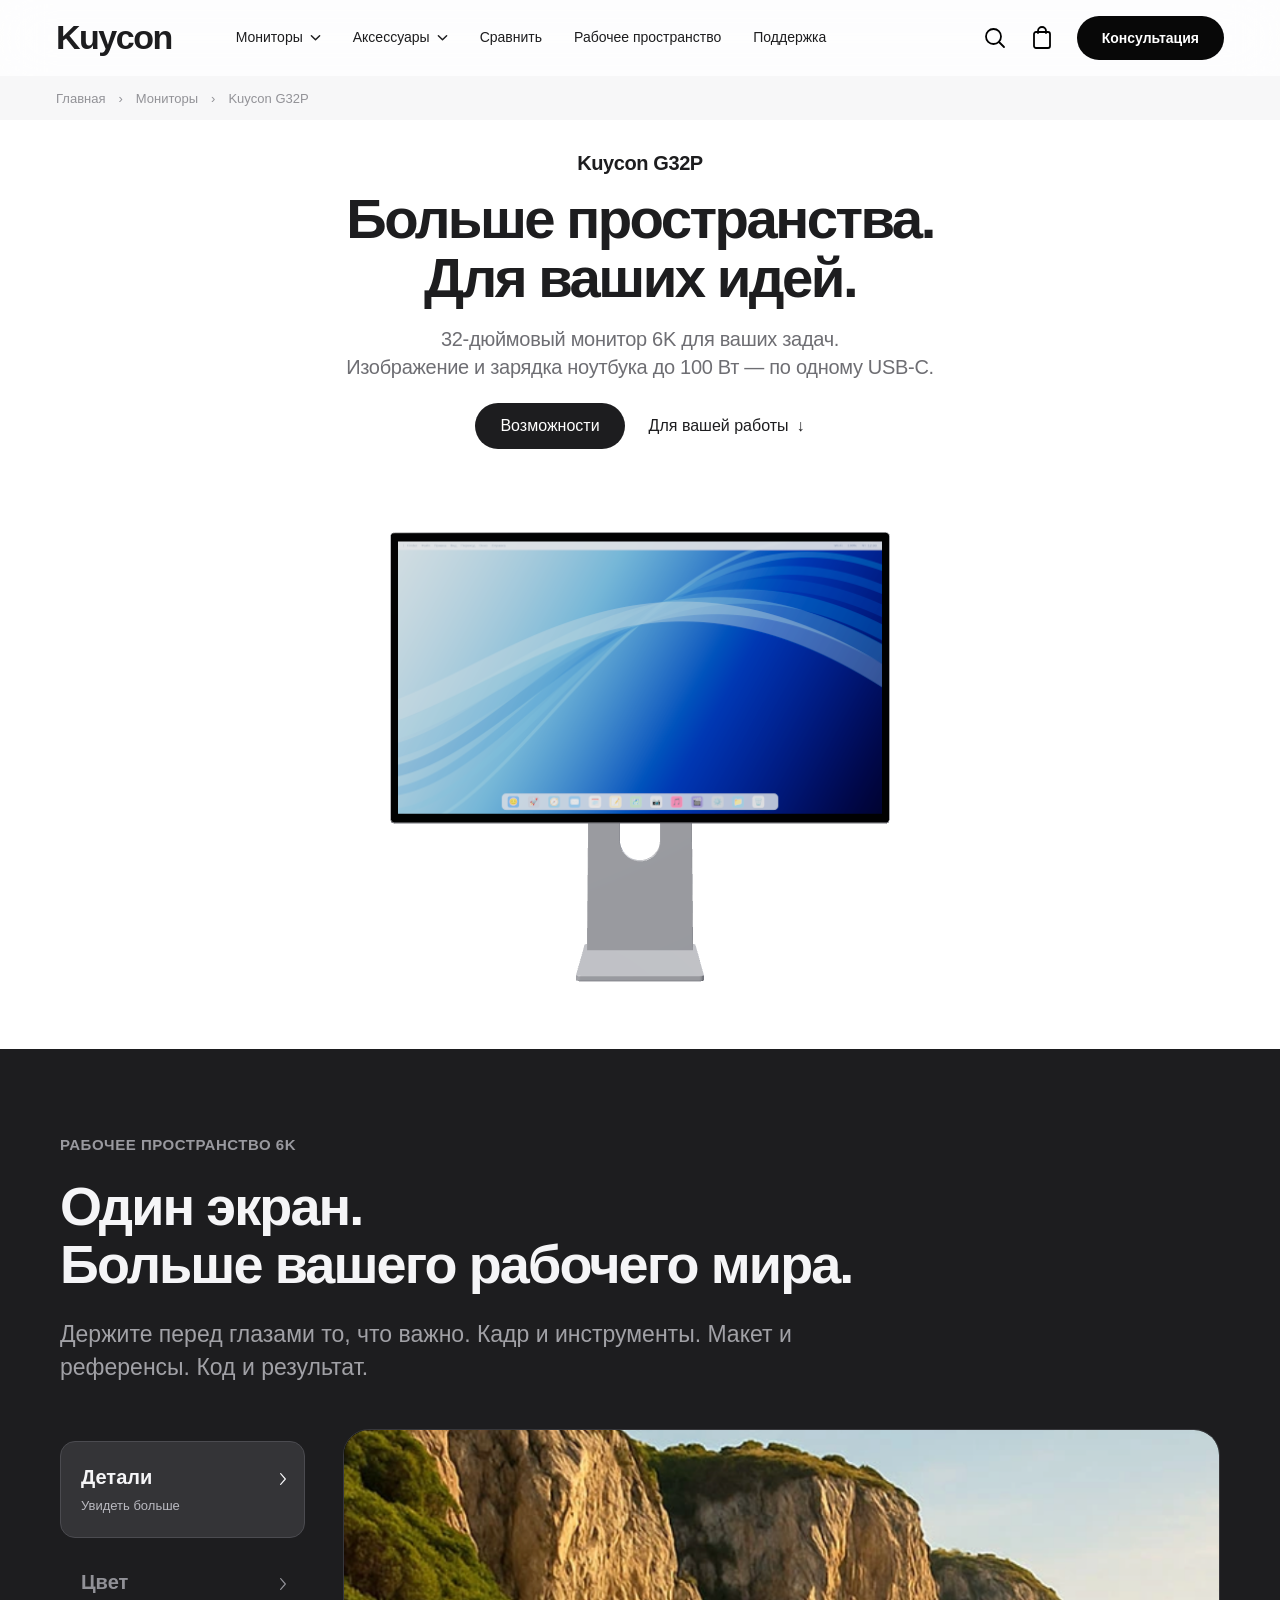
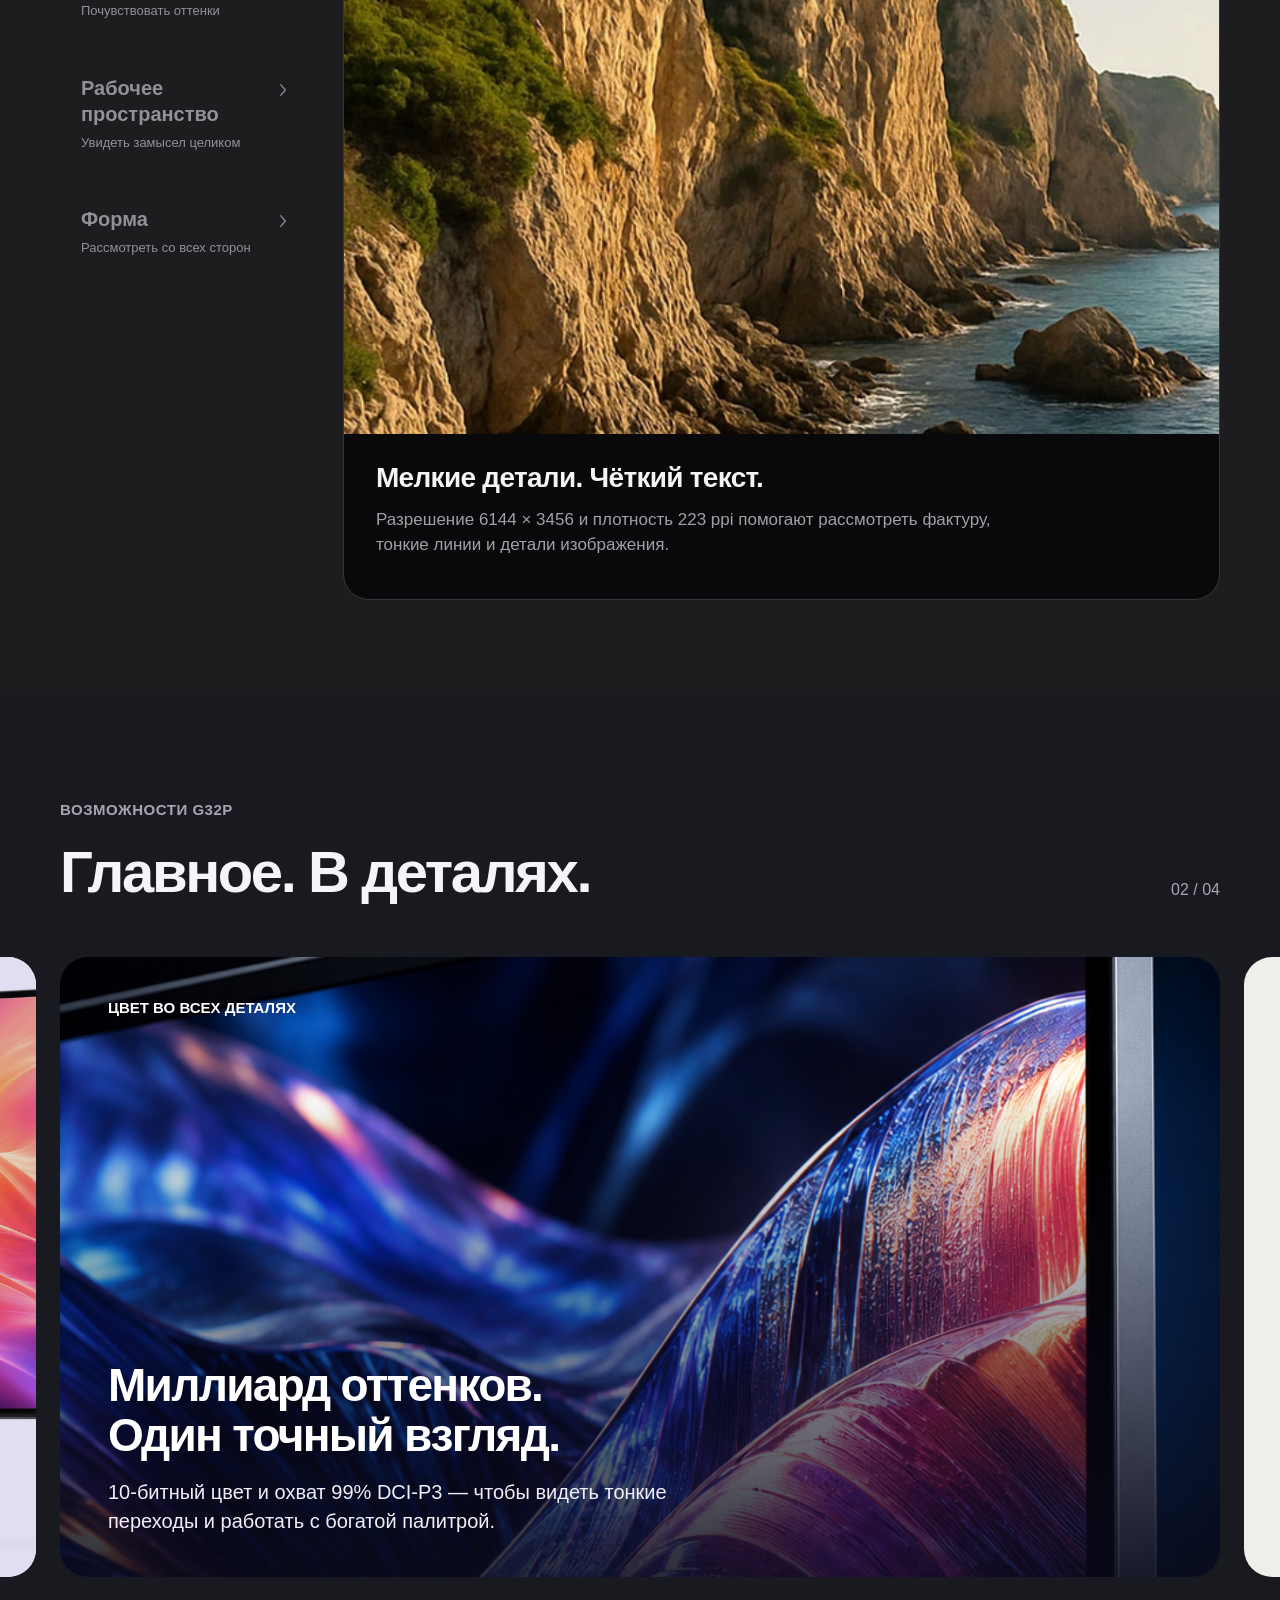
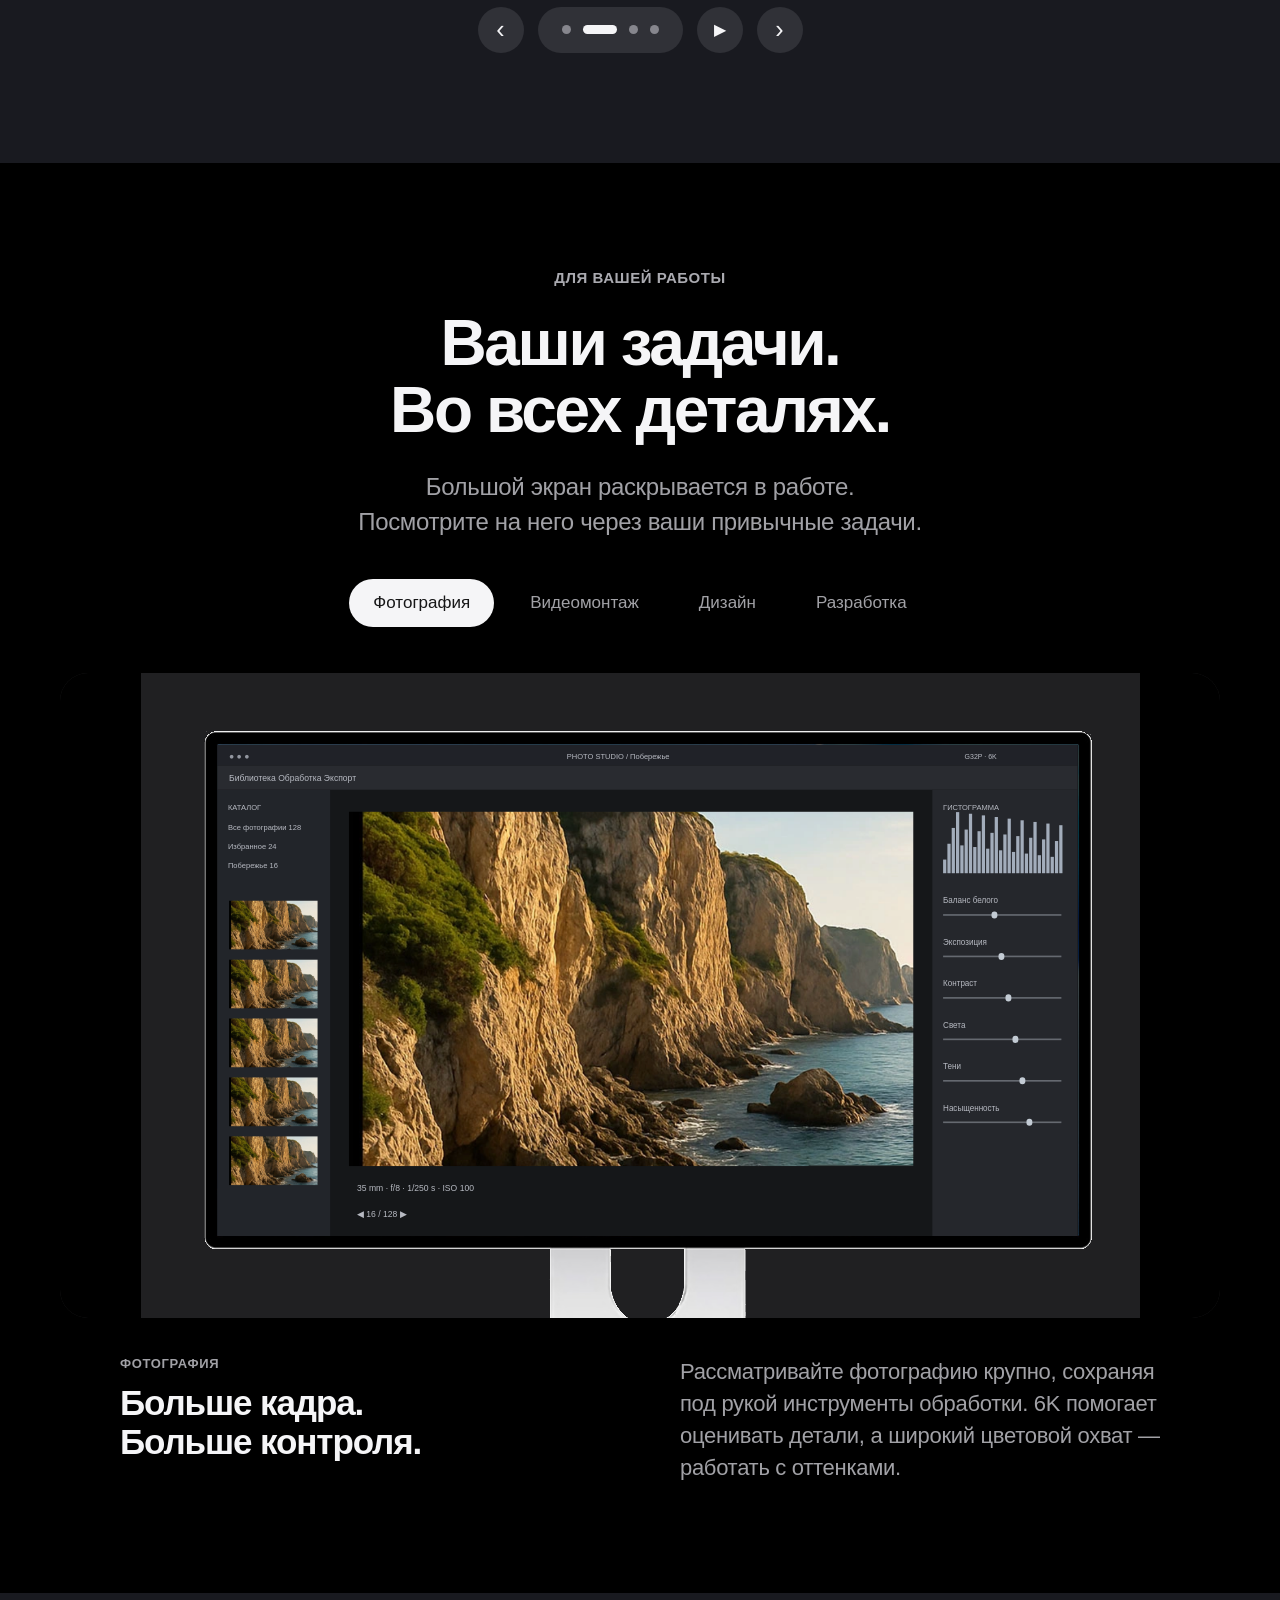
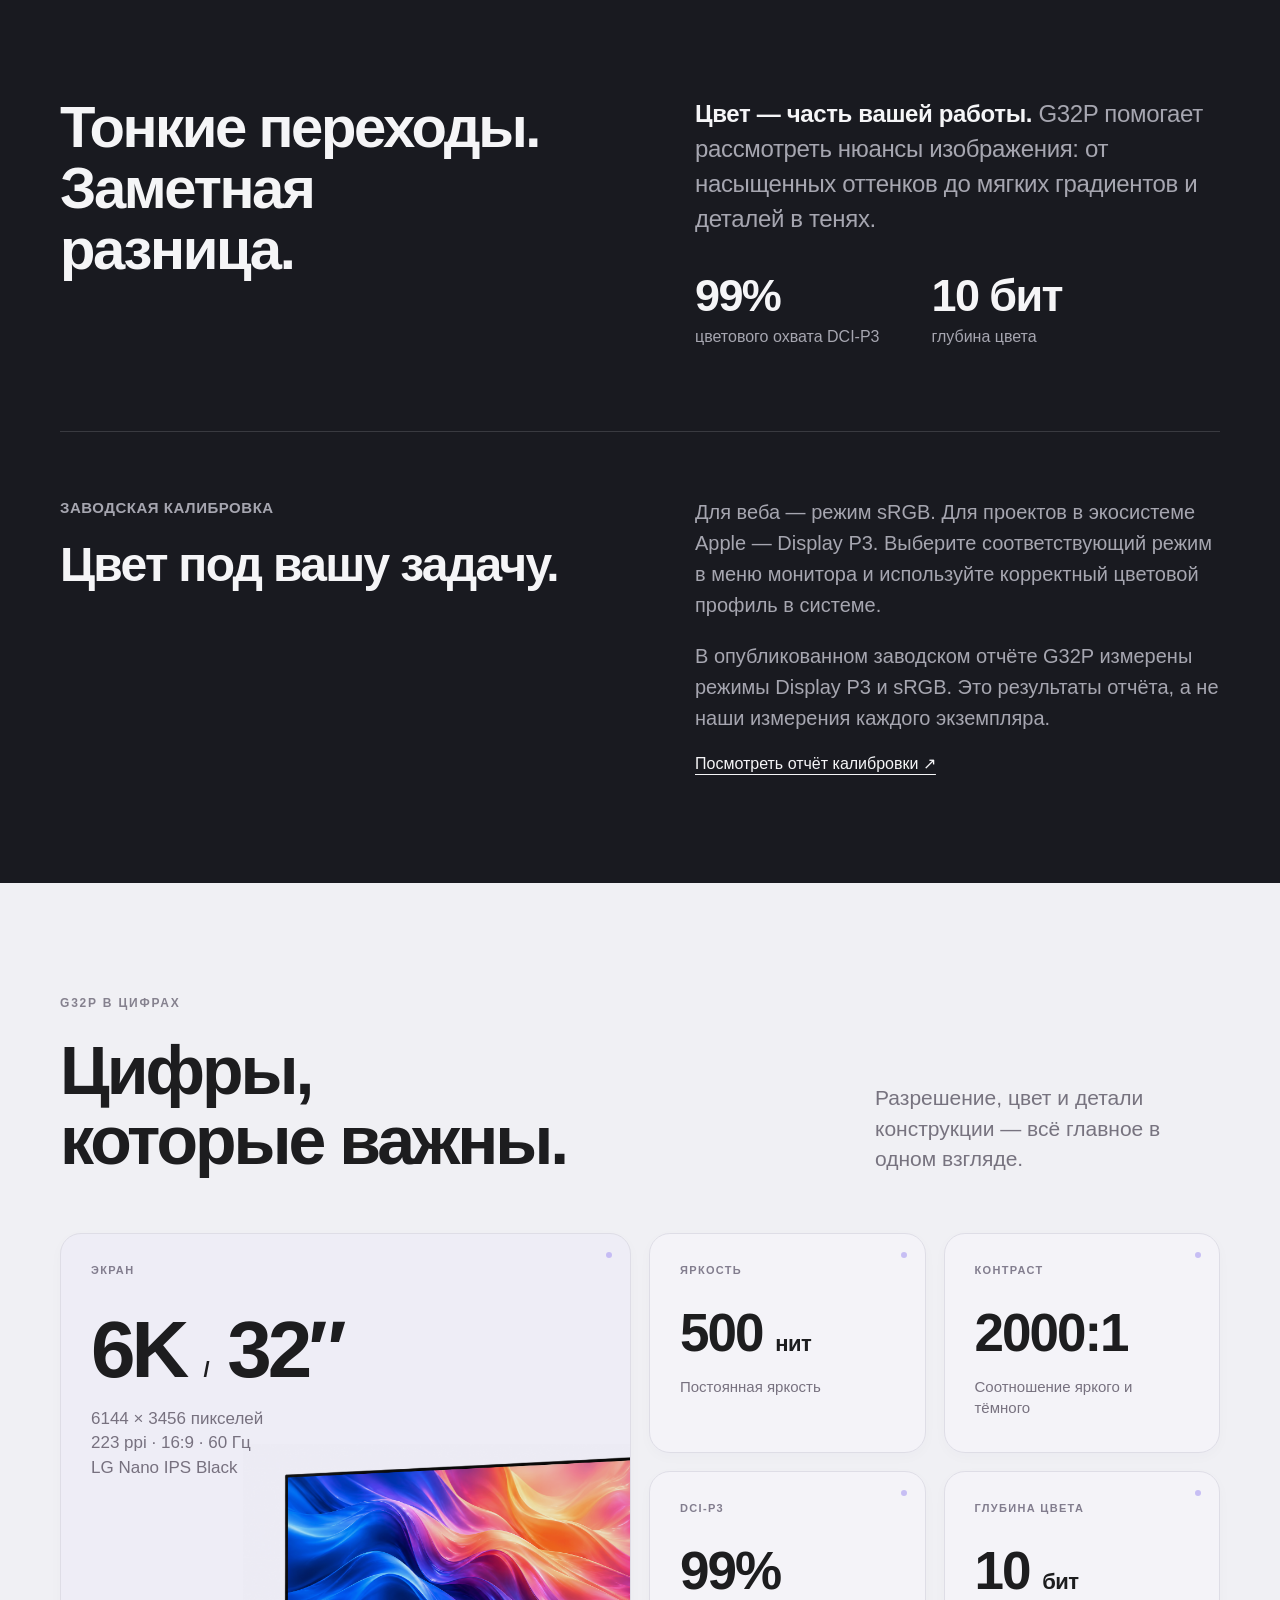
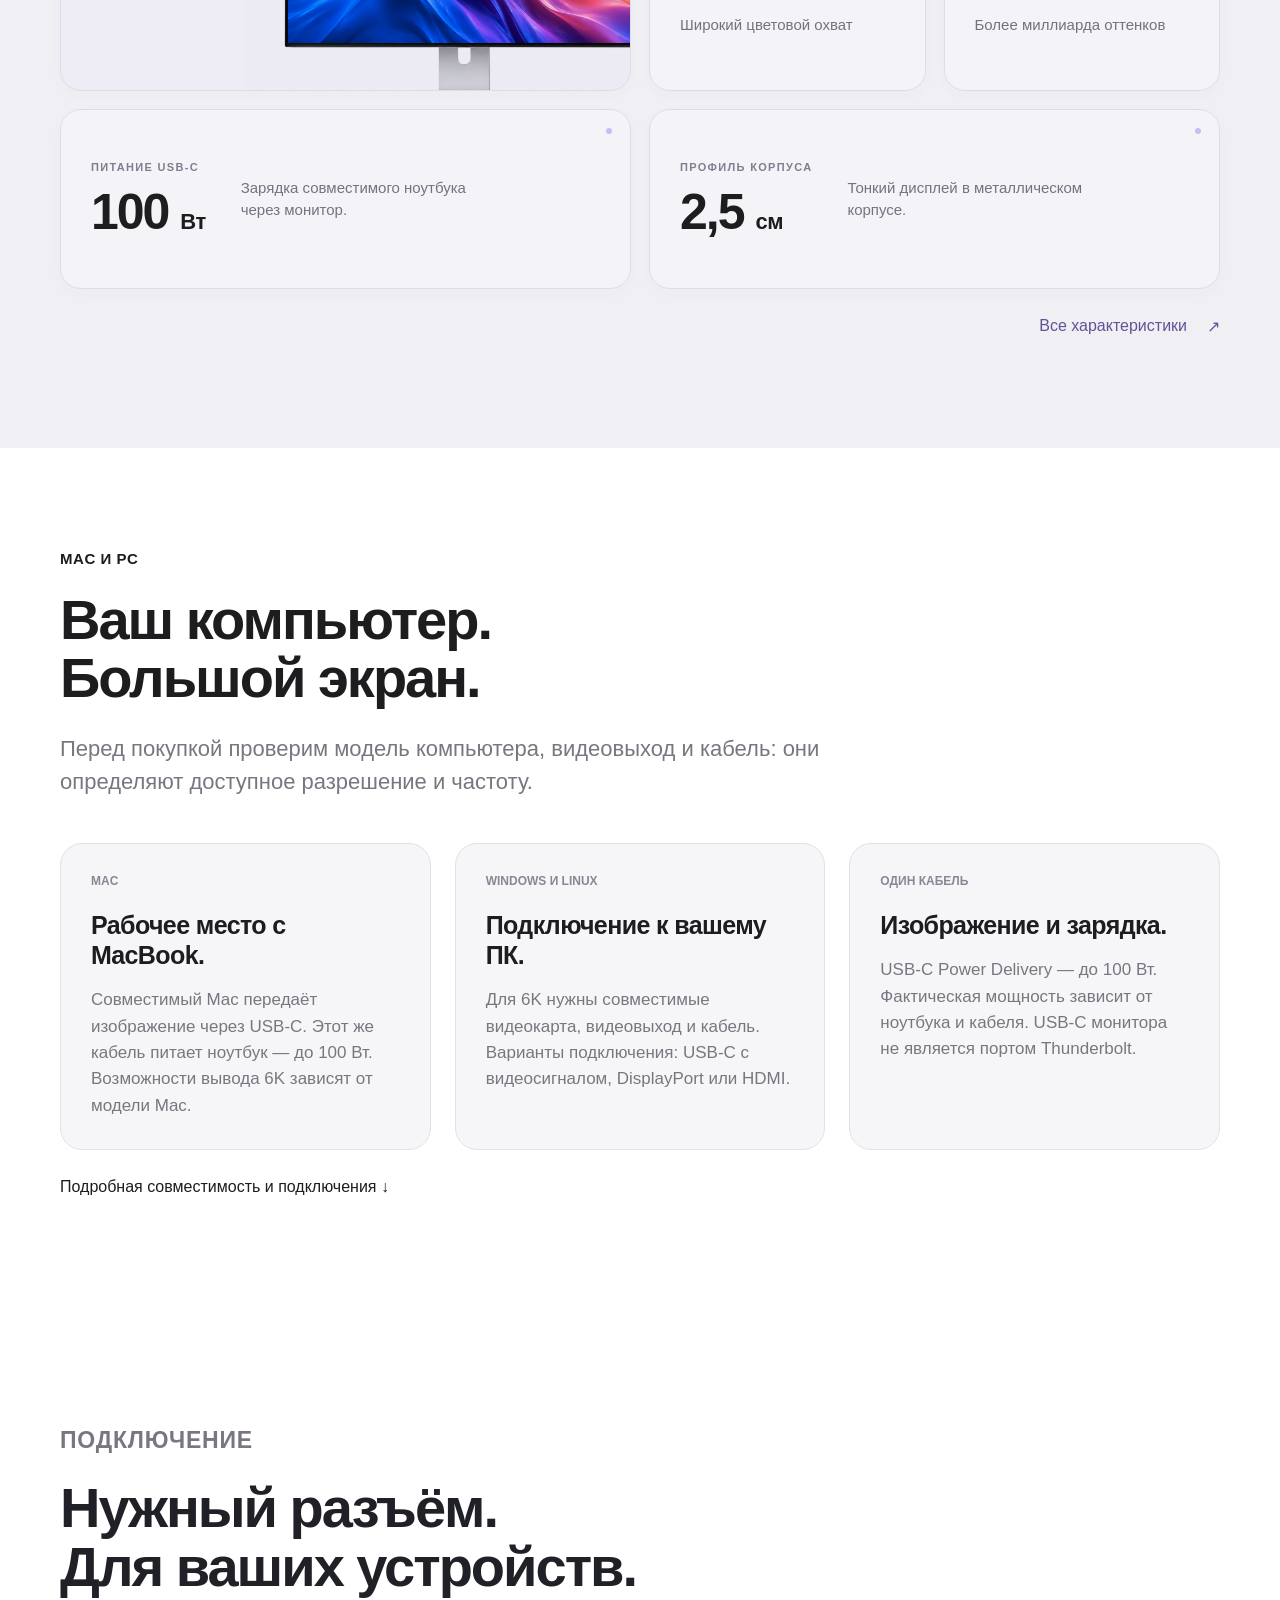
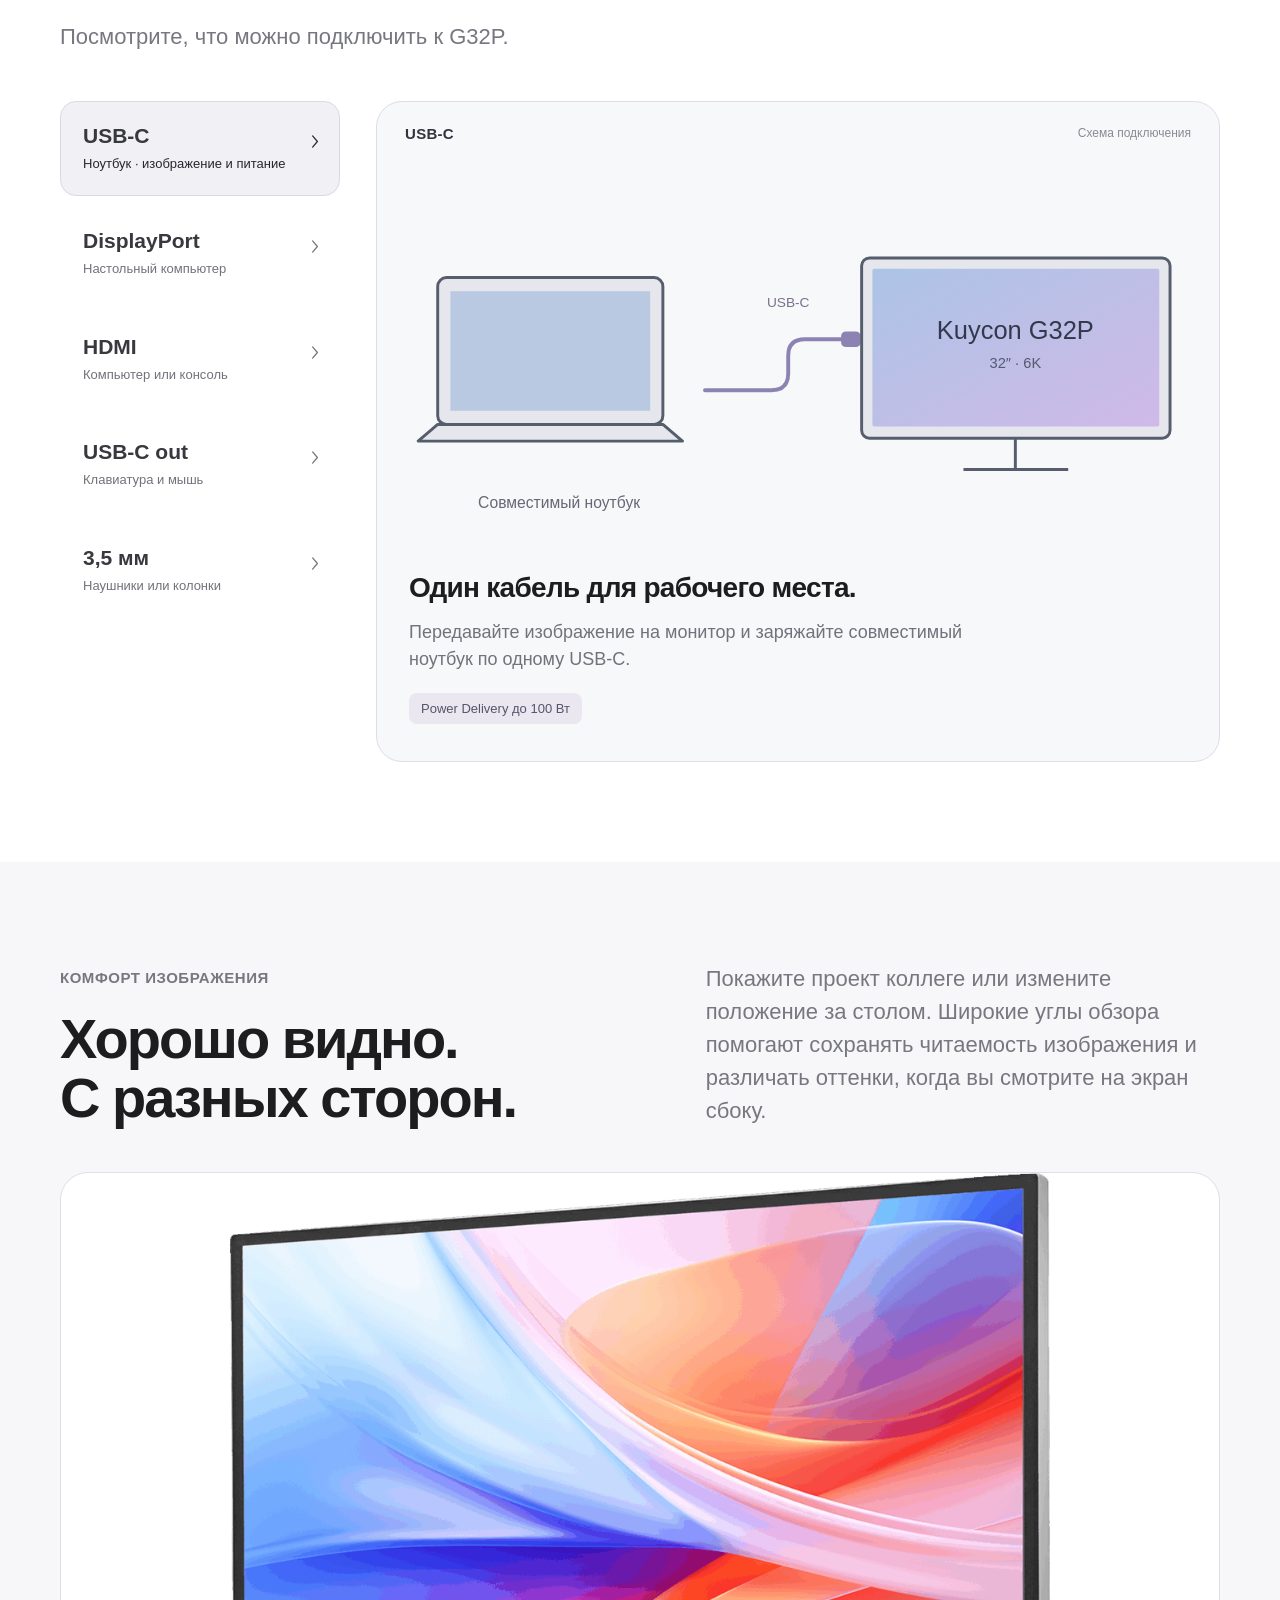
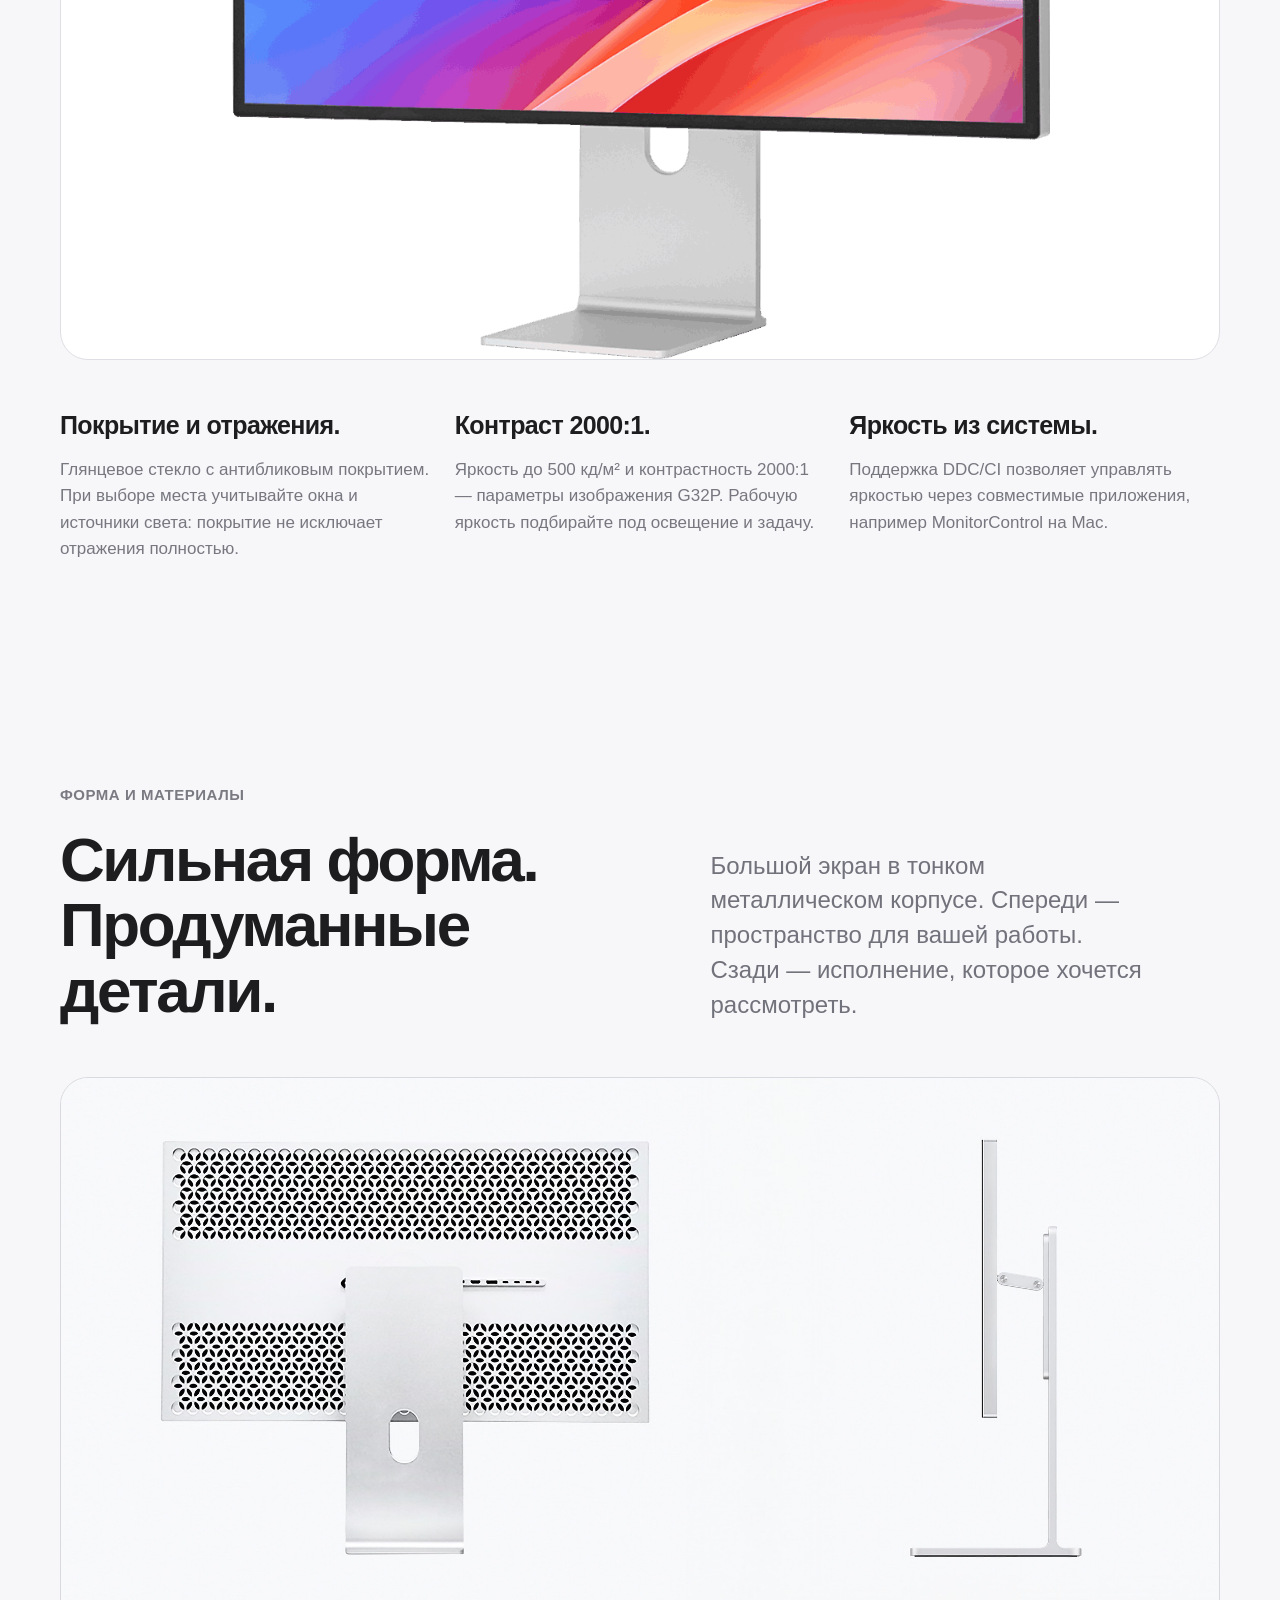
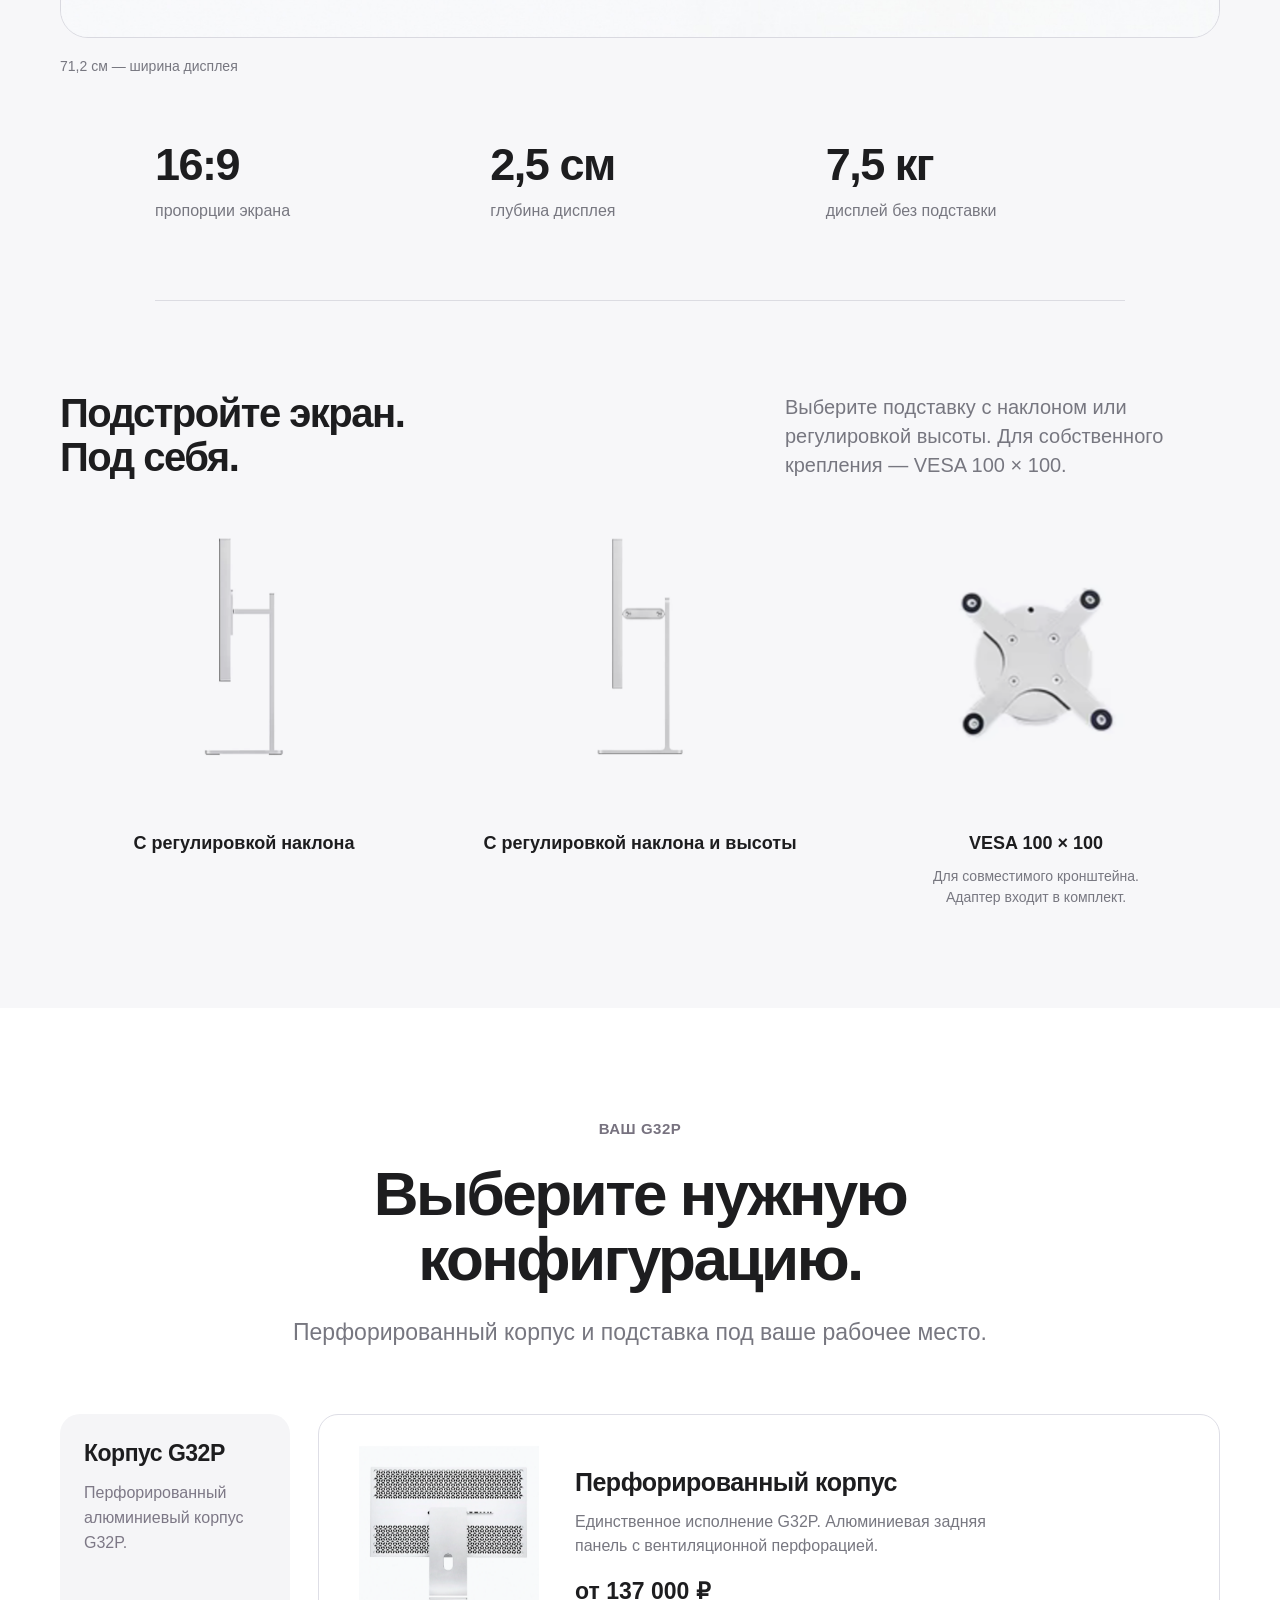
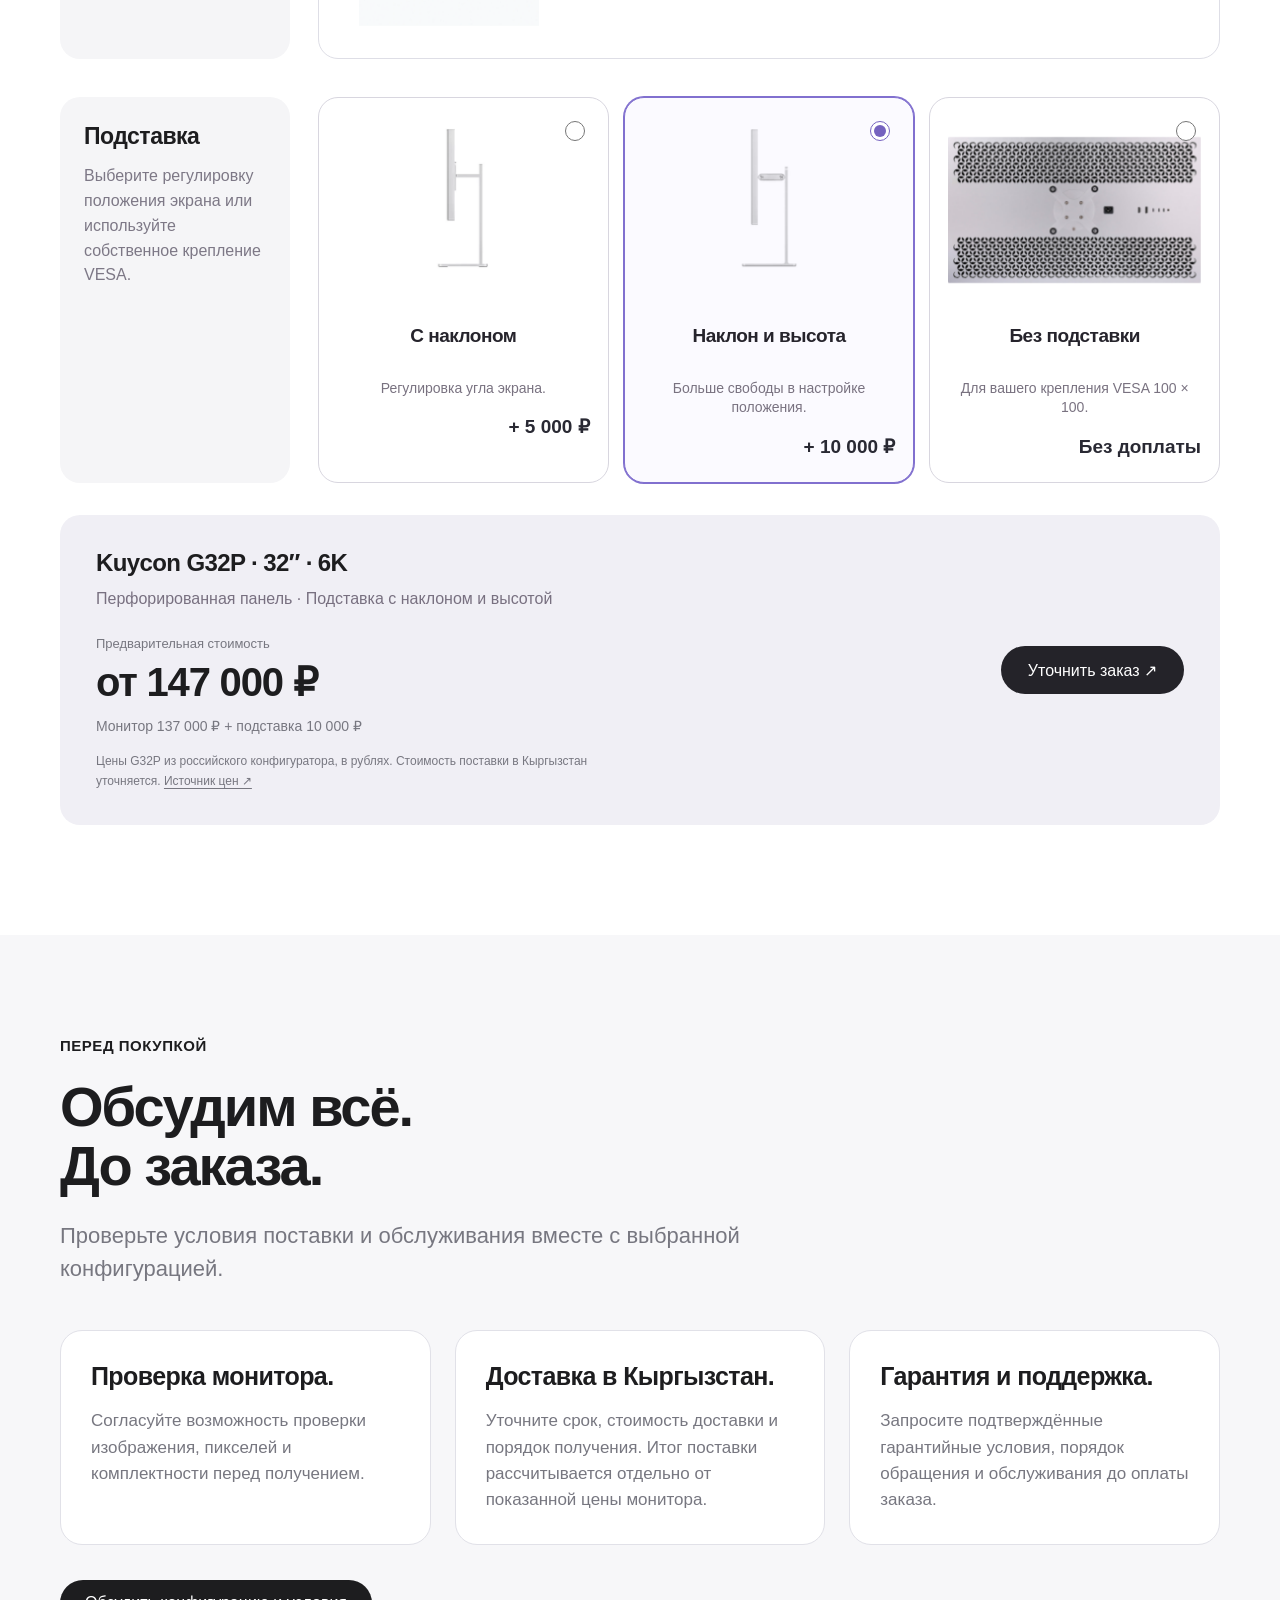
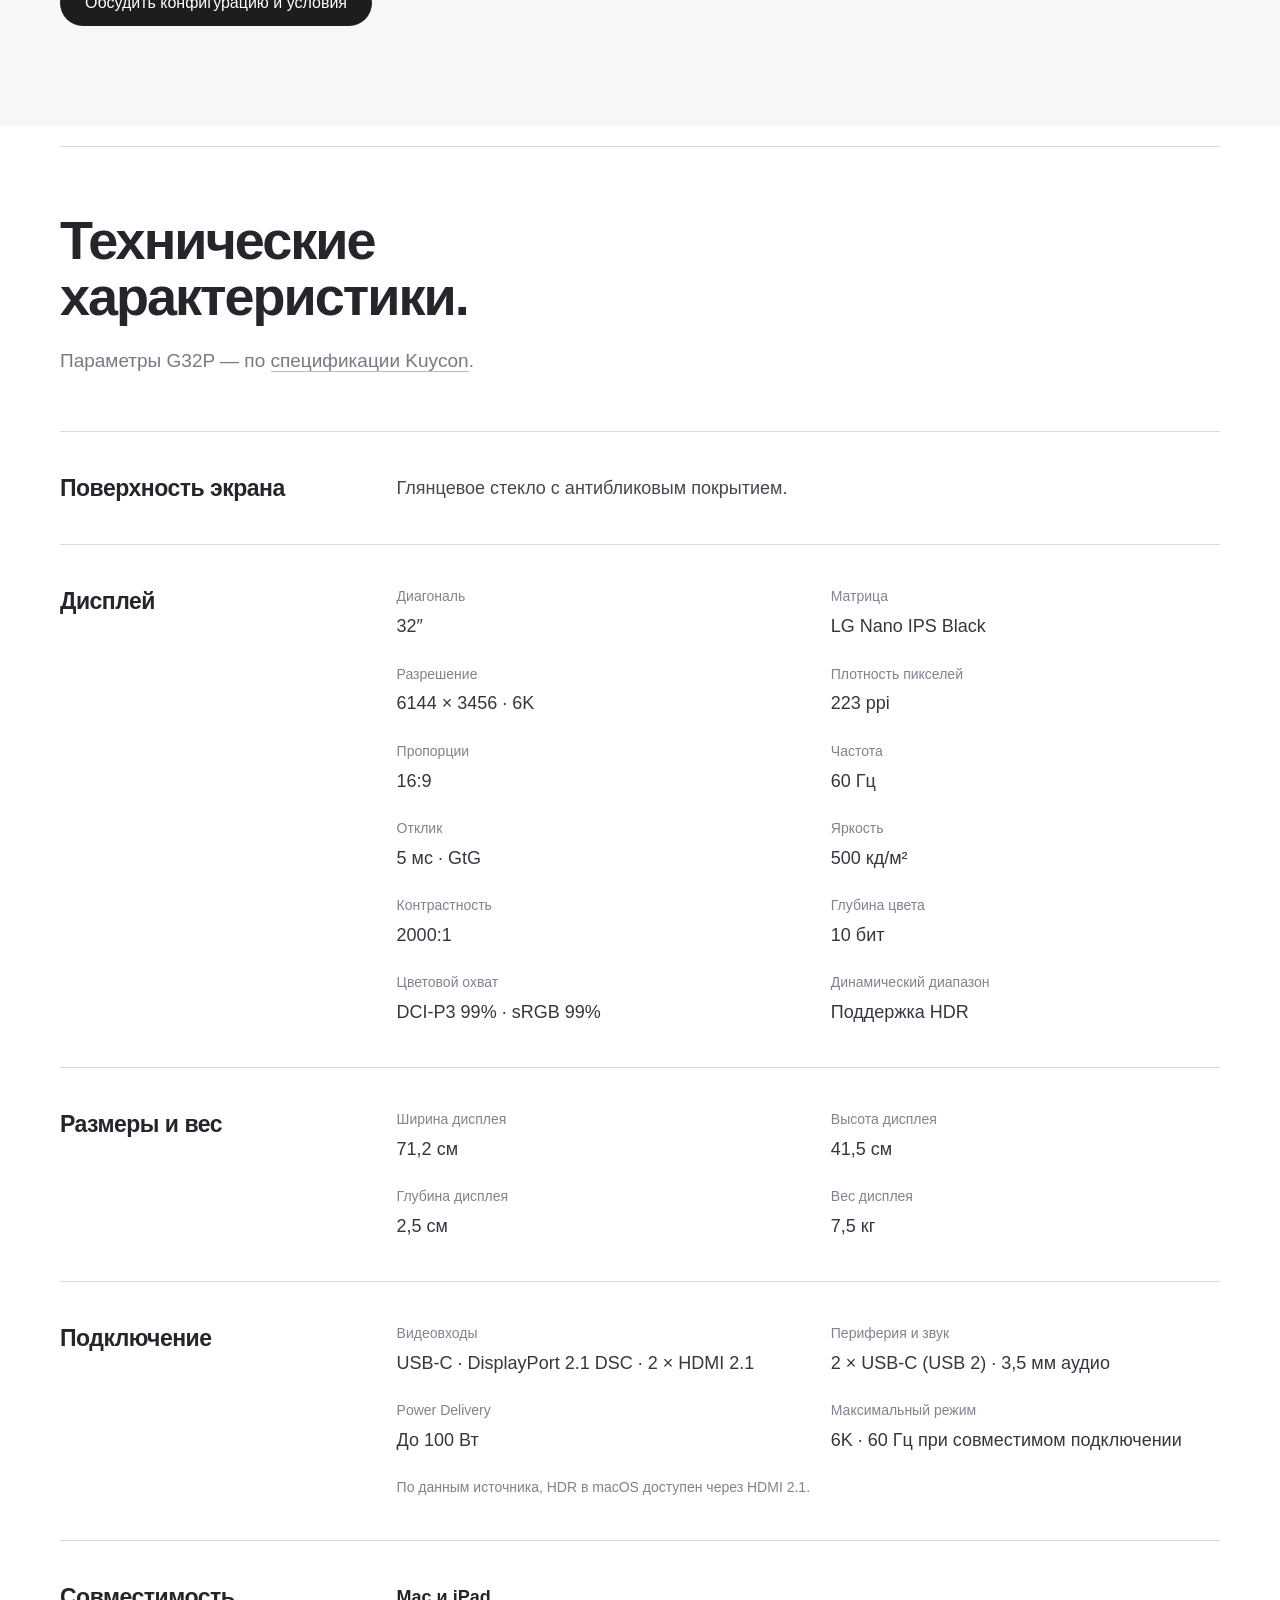
==== commit 0f9b5eaa: "Обновление сайта до v48" ====
--- a/index.html
+++ b/index.html
@@ -17,7 +17,7 @@
 @media(max-width:650px){.wrap{width:calc(100% - 40px)}.hero{padding:36px 20px 0}.model{font-size:19px}.hero h1{font-size:43px;letter-spacing:-1.6px;line-height:1.06}.hero-description{font-size:19px;line-height:1.4;max-width:340px;margin-top:20px}.hero-actions{gap:20px;font-size:15px;margin-top:24px}.pill-link{padding:12px 20px}.hero-product{width:calc(100vw + 10px);margin-left:-25px;margin-top:28px}.intro{padding:40px 0 65px;grid-template-columns:1fr;gap:24px}.intro h2{font-size:38px;letter-spacing:-1.3px}.intro p{font-size:20px}.dark-zone{padding:65px 0}.section-heading{margin-bottom:32px;align-items:center}.section-heading h2{font-size:37px;letter-spacing:-1.3px}.eyebrow{font-size:12px;margin-bottom:16px}.gallery-counter{font-size:13px;white-space:nowrap}.gallery-track{gap:14px;padding-inline:20px}.feature-slide{flex-basis:calc(100vw - 40px);height:520px;border-radius:22px}.slide-label{left:24px;top:25px;font-size:12px}.slide-copy{left:24px;bottom:28px}.slide-copy h3{font-size:34px;letter-spacing:-1px}.slide-copy p{font-size:17px;line-height:1.4;margin-top:14px;max-width:280px}.slide-6k .sixk{left:24px;top:75px;font-size:88px;letter-spacing:-5px}.slide-6k .slide-image{width:125%;right:-35%;top:100px}.slide-6k .slide-copy{width:270px}.slide-6k .slide-copy h3{font-size:31px}.slide-6k .slide-copy p{max-width:230px;font-size:16px}.slide-color .slide-copy{width:calc(100% - 48px)}.slide-color .art-fill img{transform:scale(2.2);object-position:52% 40%}.slide-ports .slide-image{width:110%;height:65%;right:-6%;top:35px}.slide-ports .slide-copy{width:calc(100% - 48px)}.slide-body .back{width:90%;height:65%;top:25px;right:7%}.slide-body .side{height:60%;width:25%;right:-3%;top:37px}.slide-body .slide-copy{width:calc(100% - 48px)}.gallery-controls{margin-top:22px;gap:9px}.round-control{width:42px;height:42px}.gallery-dots{height:42px;padding:0 20px}.color-story{margin-top:65px;grid-template-columns:1fr;gap:25px}.color-story h2{font-size:41px;letter-spacing:-1.3px}.color-story p{font-size:20px}.color-numbers strong{font-size:39px}.color-numbers span{font-size:14px}.workflows{padding:68px 0}.workflow-heading h2{font-size:42px;letter-spacing:-1.4px}.workflow-heading>p:last-child{font-size:20px;margin-top:23px}.workflow-tabs{gap:2px;margin:28px 0 30px}.workflow-tab{font-size:14px;padding:9px 12px;min-height:44px}.workspace{border-width:5px;border-radius:11px}.workspace-topbar{padding:0 10px;height:32px;font-size:9px}.workspace-body{grid-template-columns:1fr;height:245px}.workspace-left,.workspace-right{display:none}.workspace-center{padding:12px}.workspace-bottom{font-size:8px;height:28px}.photo-canvas{background-size:cover;background-position:center}.workflow-caption{grid-template-columns:1fr;gap:20px;margin-top:30px}.workflow-caption h3{font-size:30px}.workflow-caption p{font-size:19px}.workflow-caption .caption-tag{font-size:11px}.design-poster{width:56%;padding:15px}.design-poster strong{font-size:27px}.design-poster:after{width:130px;height:130px;bottom:-10px;right:-30px}.swatch-column{gap:10px}.swatch-column i{width:28px;height:28px}.code-canvas{font-size:11px;line-height:1.65;padding:5px 0}.code-canvas .line-no{margin-right:10px}.video-timeline{height:75px;padding:10px 12px}.workspace[data-mode=video] .workspace-center{padding-bottom:87px}.connection{padding:65px 0 40px}.connection-grid{grid-template-columns:1fr;gap:35px}.connection h2{font-size:42px;letter-spacing:-1.4px}.connection p{font-size:20px;margin-top:24px}.connection-image{border-radius:12px}.power-note strong{font-size:42px}.power-note{margin-top:24px}.tech-details{margin-top:35px}.tech-details summary{font-size:18px}.spec-grid{gap:28px}.spec-grid dd{font-size:17px}.spec-grid dt{font-size:12px}}
 @media(prefers-reduced-motion:reduce){html{scroll-behavior:auto}*,*:before,*:after{transition:none!important;animation:none!important}}
 </style>
-<link rel="stylesheet" href="additions.css">
+<link rel="stylesheet" href="additions.css?v=48">
 <style>.site-header{position:relative;z-index:30;background:rgba(250,250,252,.96);border-bottom:1px solid #e7e7eb}.site-nav{width:min(1320px,calc(100% - 96px));height:76px;margin:auto;display:flex;align-items:center;gap:100px}.site-logo{font-size:30px!important;letter-spacing:-1.5px;font-weight:750;line-height:1.1;white-space:nowrap}.site-nav nav{display:flex;align-items:center;justify-content:space-between;flex:1;gap:32px}.site-nav nav>a,.nav-dropdown summary{font-size:14px;line-height:1.4;font-weight:500;white-space:nowrap;cursor:pointer}.nav-dropdown summary{list-style:none;display:flex;gap:7px;align-items:center}.nav-dropdown summary::-webkit-details-marker{display:none}.nav-dropdown[open]>summary{color:#666}.mega-menu{position:absolute;left:50%;top:76px;transform:translateX(-50%);width:min(960px,calc(100% - 96px));display:grid;grid-template-columns:1fr 1fr 1.2fr;gap:30px;padding:36px;background:rgba(247,247,250,.98);backdrop-filter:blur(30px);border:1px solid #e2e2e7;border-top:0;border-radius:0 0 20px 20px;box-shadow:0 20px 35px #16162214}.mega-menu h2{font-size:19px;letter-spacing:-.4px;margin:0 0 12px}.mega-menu p{font-size:13px;line-height:1.5;color:#727277;min-height:80px;margin-bottom:18px}.mega-menu section>a{display:flex;justify-content:space-between;font-size:14px;padding:7px 0}.mega-menu section+section{border-left:1px solid #dcdce2;padding-left:30px}.mega-shortcuts>a{display:block!important;margin-bottom:15px}.mega-shortcuts strong{font-size:14px;display:block}.mega-shortcuts small{font-size:12px;color:#727277;display:block;margin-top:5px}.accessory-menu{position:absolute;top:76px;background:#f7f7fa;padding:24px;border:1px solid #e2e2e7;border-radius:0 0 16px 16px;box-shadow:0 20px 35px #16162214;display:grid;gap:18px;font-size:14px}.mobile-menu-toggle{display:none}.site-footer{background:#fafafa;color:#151515;border-top:1px solid #e5e5e9}.footer-inner{width:min(1320px,calc(100% - 96px));margin:auto}.footer-breadcrumb{display:flex;align-items:center;gap:18px;padding:21px 0;border-bottom:1px solid #d4d4d9;font-size:12px;color:#77777d}.footer-breadcrumb>a:first-child{font-size:22px;color:#202024}.footer-columns{display:grid;grid-template-columns:2.5fr 1fr 1.1fr 1.05fr 1.05fr;gap:42px;padding:32px 0 24px}.footer-brand .site-logo{font-size:36px!important}.footer-brand p{font-size:13px;line-height:1.5;color:#77777d;margin-top:12px;max-width:340px}.footer-group h2,.footer-social h2{font-size:13px;letter-spacing:0;line-height:1.4;margin:0 0 10px;font-weight:650}.footer-group>a,.footer-group>span{display:block;font-size:12px;line-height:1.6;color:#77777d}.footer-social>div{display:flex;gap:20px;margin-top:16px}.footer-social svg{width:25px;height:25px}.footer-legal{border-top:1px solid #d4d4d9;padding:17px 0 20px;display:flex;justify-content:space-between;gap:25px;font-size:11px;line-height:1.5;color:#77777d}.footer-legal>div{display:flex;flex-wrap:wrap;gap:0}.footer-legal>div>span+span:before{content:'|';padding:0 15px;color:#aaa}.site-header a:hover,.site-footer a:hover{text-decoration:underline;text-underline-offset:4px}@media(max-width:1100px){.site-nav{gap:50px;width:calc(100% - 64px)}.site-nav nav{gap:20px}.footer-inner{width:calc(100% - 64px)}.footer-columns{gap:22px;grid-template-columns:1.8fr 1fr 1.1fr 1fr}.footer-social{grid-column:1/-1;display:flex;align-items:center;gap:25px}.footer-social h2{margin:0}.footer-social>div{margin:0}.footer-legal{flex-direction:column;gap:10px}}@media(max-width:1050px){.site-nav{width:calc(100% - 40px);height:64px;justify-content:space-between;gap:20px}.site-logo{font-size:27px!important}.mobile-menu-toggle{display:flex;gap:12px;align-items:center;border:0;padding:10px 0;background:none;font-size:14px}.site-nav nav{display:none;position:absolute;top:64px;left:0;right:0;background:#fafafa;max-height:calc(100dvh - 64px);overflow:auto;padding:20px;box-shadow:0 20px 30px #0001}.site-nav.menu-open nav{display:flex;align-items:stretch;flex-direction:column;gap:0}.site-nav nav>a,.nav-dropdown summary{padding:17px 0;font-size:16px}.nav-dropdown summary{justify-content:space-between}.mega-menu{position:static;transform:none;width:100%;padding:12px 0 20px;grid-template-columns:1fr 1fr;gap:18px;background:none;border:0;border-radius:0;box-shadow:none}.mega-menu section+section{padding-left:18px}.mega-menu .mega-shortcuts{grid-column:1/-1;padding:18px 0 0;border-left:0;border-top:1px solid #ddd}.mega-menu p{min-height:100px}.accessory-menu{position:static;box-shadow:none;background:transparent;border:0;padding:5px 0 20px}.footer-inner{width:calc(100% - 40px)}.footer-columns{grid-template-columns:1fr 1fr;gap:28px 20px}.footer-brand{grid-column:1/-1}.footer-brand p{max-width:100%;font-size:12px}.footer-group h2,.footer-social h2{font-size:13px}.footer-group>a,.footer-group>span{font-size:12px;line-height:1.8}.footer-social{display:block;grid-column:auto}.footer-social>div{margin-top:16px;gap:15px}.footer-legal>div{display:grid;gap:8px}.footer-legal>div>span+span:before{display:none}.footer-breadcrumb{gap:12px}}
 </style><style>
 .site-header{background:#fff;border-bottom:0}.site-nav{height:76px;gap:64px;width:min(1320px,calc(100% - 112px))}.site-nav nav{flex:0 1 auto;gap:32px;margin-right:auto}.site-nav>.site-logo{font-size:34px!important}.header-actions{display:flex;align-items:center;gap:22px}.header-icon{padding:0;width:25px;height:28px;border:0;background:none;display:grid;place-items:center}.header-icon svg{width:24px;height:24px;fill:none;stroke:currentColor;stroke-width:1.8;stroke-linecap:round;stroke-linejoin:round}.header-consult,.product-buy{border:0;background:#080808;color:#fff!important;border-radius:30px;padding:14px 25px;font-size:14px;font-weight:550;white-space:nowrap}.product-navigation{background:linear-gradient(110deg,#f6f6f7,#edf0f4);padding:0 max(56px,calc((100vw - 1320px)/2)) 12px}.product-breadcrumb{height:48px;display:flex;gap:13px;align-items:center;color:#929297;font-size:13px}.product-bar{height:72px;border-radius:14px;background:#ffffffed;display:flex;align-items:center;gap:30px;padding:0 28px;box-shadow:0 3px 16px #24242a03}.product-name{font-size:21px;font-weight:650;letter-spacing:-.6px;white-space:nowrap}.product-links{display:flex;gap:32px;margin:auto;align-items:center}.product-links a,.product-links button{border:0;padding:0;background:none;font-size:14px;white-space:nowrap;color:#202024;font-family:inherit}.product-links button[aria-disabled]{cursor:default}.product-buy{min-width:140px;text-align:center;padding:13px 30px}.header-popup{border:1px solid #e0e0e5;border-radius:20px;width:min(500px,calc(100% - 32px));padding:30px;background:#fff;color:#161617}.header-popup::backdrop{background:#0005;backdrop-filter:blur(6px)}.header-popup h2{font-size:27px;letter-spacing:-.7px;margin-bottom:20px}.header-popup p{font-size:16px;line-height:1.5}.header-popup input{width:100%;padding:13px;border:1px solid #bbb;border-radius:9px;font:inherit;margin-bottom:16px}.popup-close{float:right;background:none;border:0;font-size:25px}.search-submit{background:#111;color:white;border:0;border-radius:24px;padding:12px 23px}.search-feedback{margin-top:15px;color:#777}
@@ -48,86 +48,62 @@
 .viewing-angles{background:#f7f7f9;padding:100px 0}.viewing-heading{display:grid;grid-template-columns:1.1fr 1fr;gap:80px;align-items:end;margin-bottom:45px}.viewing-heading h2{font-size:56px;letter-spacing:-2px}.viewing-heading .eyebrow{color:#777780}.viewing-heading>p{font-size:22px;line-height:1.5;color:#777780}.viewing-image{margin:0;border:1px solid #dedee5;border-radius:28px;overflow:hidden;background:#fff;text-align:center}.viewing-image img{width:100%;max-width:820px;height:auto;margin:auto;display:block}@media(max-width:650px){.viewing-angles{padding:65px 0}.viewing-heading{grid-template-columns:1fr;gap:24px;margin-bottom:30px}.viewing-heading h2{font-size:39px;letter-spacing:-1.4px}.viewing-heading>p{font-size:19px}.viewing-image{border-radius:18px}}
 </style><style>.config-options:has(input[name="rear"]){grid-template-columns:minmax(0,1fr);max-width:560px}</style><style>
 .configuration .config-row{display:grid;grid-template-columns:230px minmax(0,1fr);gap:28px;align-items:stretch}.configuration .config-row-label{display:block;background:#f5f5f7;border-radius:20px;padding:26px 24px}.config-row-label h3{font-size:23px}.config-row-label p{font-size:16px;line-height:1.55;margin-top:14px;max-width:none}.config-options:has(input[name="rear"]){max-width:none;display:block}.fixed-panel{display:flex;align-items:center;gap:36px;min-height:245px;padding:26px 40px;border:1px solid #dedee6;border-radius:20px;background:#fff}.fixed-panel img{width:180px;height:185px;object-fit:contain;mix-blend-mode:multiply;flex-shrink:0}.fixed-panel strong{font-size:25px;letter-spacing:-.5px}.fixed-panel p{font-size:16px;color:#777780;line-height:1.5;margin-top:13px;max-width:440px}.fixed-panel-price{display:block;font-size:23px;font-weight:600;margin-top:20px}.config-stand-options{gap:15px}.config-stand-options .config-option{padding:22px 18px;text-align:center}.config-stand-options .config-option img{height:180px}.config-stand-options .config-option strong{font-size:19px}.config-stand-options .config-option>span{font-size:14px}.config-stand-options .config-option .option-price{font-size:19px}.config-footer{margin-top:32px}@media(max-width:1000px){.configuration .config-row{grid-template-columns:180px minmax(0,1fr);gap:20px}.configuration .config-row-label{padding:24px 20px}.fixed-panel{padding:24px;gap:24px}.fixed-panel img{width:135px;height:155px}.fixed-panel strong{font-size:22px}.config-stand-options .config-option{padding-inline:12px}.config-stand-options .config-option img{height:140px}.config-stand-options .config-option strong{font-size:17px}}@media(max-width:650px){.configuration .config-row{grid-template-columns:1fr;gap:16px}.configuration .config-row-label{background:none;padding:0;border-radius:0}.config-row-label p{margin-top:9px;font-size:16px}.fixed-panel{gap:18px;padding:20px;min-height:190px}.fixed-panel img{width:95px;height:130px}.fixed-panel strong{font-size:20px}.fixed-panel p{font-size:14px;margin-top:10px}.fixed-panel-price{font-size:21px;margin-top:14px}.config-stand-options .config-option{text-align:left;padding:18px 40px 18px 16px}.config-stand-options .config-option img{height:110px}.config-stand-options .config-option strong{font-size:18px}.config-stand-options .config-option .option-price{font-size:17px}}@media(max-width:360px){.fixed-panel{gap:12px;padding:16px}.fixed-panel img{width:70px}.fixed-panel strong{font-size:18px}}
-</style><style>.stand-display{grid-template-columns:repeat(3,minmax(0,1fr));gap:28px}.stand-display figure{min-width:0}.stand-display img{height:300px;width:100%;object-fit:contain}.stand-display figcaption{font-size:18px;line-height:1.4}.vesa-caption{font-size:14px;line-height:1.5;color:#777780;margin-top:10px}@media(max-width:1000px){.stand-display{gap:18px}.stand-display img{height:240px}.stand-display figcaption{font-size:16px}}@media(max-width:650px){.stand-display{grid-template-columns:1fr;gap:34px}.stand-display img{height:260px;max-width:400px;margin:auto}.stand-display figcaption{font-size:18px}.vesa-caption{font-size:14px}}</style><style>.stand-display .vesa-adapter-image{padding:55px;mix-blend-mode:multiply}@media(max-width:1000px){.stand-display .vesa-adapter-image{padding:40px}}@media(max-width:650px){.stand-display .vesa-adapter-image{padding:45px}}</style><style>.hero-product{width:min(620px,100%)}.hero-product img{aspect-ratio:5625/4550;width:100%;height:auto;max-width:620px;max-height:none}@media(min-width:1051px) and (max-height:850px){.hero-product{width:min(400px,100%)}.hero-product img{max-width:400px}}@media(max-width:650px){.hero-product{width:100%;max-width:390px}.hero-product img{width:100%;height:auto;max-width:390px}}</style></head>
+</style><style>.stand-display{grid-template-columns:repeat(3,minmax(0,1fr));gap:28px}.stand-display figure{min-width:0}.stand-display img{height:300px;width:100%;object-fit:contain}.stand-display figcaption{font-size:18px;line-height:1.4}.vesa-caption{font-size:14px;line-height:1.5;color:#777780;margin-top:10px}@media(max-width:1000px){.stand-display{gap:18px}.stand-display img{height:240px}.stand-display figcaption{font-size:16px}}@media(max-width:650px){.stand-display{grid-template-columns:1fr;gap:34px}.stand-display img{height:260px;max-width:400px;margin:auto}.stand-display figcaption{font-size:18px}.vesa-caption{font-size:14px}}</style><style>.stand-display .vesa-adapter-image{padding:55px;mix-blend-mode:multiply}@media(max-width:1000px){.stand-display .vesa-adapter-image{padding:40px}}@media(max-width:650px){.stand-display .vesa-adapter-image{padding:45px}}</style><style>.hero-product{width:min(620px,100%)}.hero-product img{aspect-ratio:5625/4550;width:100%;height:auto;max-width:620px;max-height:none}@media(min-width:1051px) and (max-height:850px){.hero-product{width:min(400px,100%)}.hero-product img{max-width:400px}}@media(max-width:650px){.hero-product{width:100%;max-width:390px}.hero-product img{width:100%;height:auto;max-width:390px}}</style><style>
+.hero{background:#fff}.hero-motion{display:block;width:min(1100px,100%);max-width:1100px;margin:18px auto 0;mix-blend-mode:normal}.hero-video-window{width:100%;overflow:hidden;background:#fff;aspect-ratio:1440/730}.hero-motion video{display:block;width:100%;height:auto;max-width:none;aspect-ratio:1440/730;object-fit:contain}.hero-video-controls{display:flex;justify-content:center;gap:20px;min-height:32px;align-items:center;margin-top:0}.hero-video-controls button{padding:7px 0;border:0;background:transparent;color:#777780;font-size:12px}.hero-video-controls button:hover{color:#222}.hero-video-controls button:focus-visible{outline-offset:3px}@media(min-width:1051px) and (max-height:850px){.hero-motion{width:min(850px,100%)}.hero-motion video{width:100%;max-width:none}}@media(max-width:650px){.hero-motion{width:calc(100% + 40px);max-width:none;margin:20px -20px 0}.hero-video-window{aspect-ratio:1440/1204.5}.hero-motion video{width:165%;max-width:none;margin-left:-32.5%;height:auto;aspect-ratio:1440/730}.hero-video-controls{margin-top:8px}.hero{padding-bottom:18px}}@media(max-width:360px){.hero-motion{width:calc(100% + 32px);margin-inline:-16px}}
+</style><style>.hero-motion{border:0;border-radius:0;background:#fff}.hero-video-window{border:0;border-radius:0;background:#fff}.hero-motion video{pointer-events:none}.hero-motion video::-webkit-media-controls{display:none!important}</style><style>.hero-live-window{width:100%;height:auto;aspect-ratio:1440/730;overflow:hidden;background:#fff}.hero-live-window iframe{display:block;width:100%;height:100%;border:0;background:#fff}.hero-motion{width:min(1100px,100%);max-width:1100px}@media(max-width:650px){.hero-motion{width:calc(100% + 40px);max-width:none;margin-inline:-20px}.hero-live-window{aspect-ratio:1.25}.hero-live-window iframe{width:100%;margin:0;transform:none}}@media(max-width:360px){.hero-motion{width:calc(100% + 32px);margin-inline:-16px}}</style><style>#hero-live{pointer-events:none}.hero-live-window{touch-action:pan-y}</style><style>
+.color-zone .color-story{margin-top:0}.calibration-story{display:grid;grid-template-columns:1fr 1fr;gap:110px;align-items:start;margin-top:85px;padding-top:65px;border-top:1px solid #ffffff24}.calibration-story h2{font-size:48px;letter-spacing:-1.7px}.calibration-story .eyebrow{color:#a6a6b0}.calibration-story p:not(.eyebrow){font-size:20px;line-height:1.55;color:#a6a6b0;margin-bottom:20px}.document-link{display:inline-block;font-size:16px;color:#f5f5f7;text-decoration:underline;text-underline-offset:5px}.compatibility-overview,.purchase-support{padding:100px 0;background:#fff}.section-intro{max-width:780px;margin-bottom:45px}.section-intro h2{font-size:56px;letter-spacing:-2px}.section-intro>p:last-child{font-size:22px;line-height:1.5;color:#777780;margin-top:24px}.information-cards,.comfort-facts{display:grid;grid-template-columns:repeat(3,minmax(0,1fr));gap:24px}.information-cards article{background:#f6f6f9;border:1px solid #e1e1e8;border-radius:22px;padding:30px}.information-cards h3,.comfort-facts h3{font-size:25px;line-height:1.2;letter-spacing:-.6px}.information-cards p,.comfort-facts p{font-size:17px;line-height:1.55;color:#777780;margin-top:17px}.info-kicker{display:block;font-size:12px;font-weight:600;color:#888895;margin-bottom:22px}.section-detail-link{display:inline-block;font-size:16px;margin-top:28px}.comfort-facts{margin-top:40px}.comfort-facts article{padding:10px 0}.support-action{display:inline-block;margin-top:35px;font-size:16px}.purchase-support{background:#f7f7f9}.purchase-support .information-cards article{background:#fff}.product-faq{padding:85px 0 100px;background:#fff}.product-faq h2{font-size:48px;letter-spacing:-1.6px;margin-bottom:40px}.product-faq details{padding:23px 0;border-top:1px solid #dedee5}.product-faq summary{cursor:pointer;font-size:20px;font-weight:550;list-style:none;display:flex;align-items:center;justify-content:space-between;gap:22px}.product-faq summary:after{content:'+';font-size:25px;color:#888}.product-faq details[open] summary:after{content:'−'}.product-faq details p{font-size:18px;color:#777780;line-height:1.55;margin-top:20px;max-width:850px}.product-faq summary::-webkit-details-marker{display:none}.hero-description{max-width:700px}@media(max-width:1000px){.calibration-story{gap:45px}.calibration-story h2{font-size:42px}.information-cards{gap:16px}.information-cards article{padding:24px 20px}.information-cards h3,.comfort-facts h3{font-size:23px}}@media(max-width:650px){.calibration-story{grid-template-columns:1fr;gap:25px;margin-top:50px;padding-top:40px}.calibration-story h2{font-size:37px;letter-spacing:-1.2px}.calibration-story p:not(.eyebrow){font-size:18px}.compatibility-overview,.purchase-support{padding:65px 0}.section-intro{margin-bottom:30px}.section-intro h2{font-size:39px;letter-spacing:-1.4px}.section-intro>p:last-child{font-size:19px;margin-top:20px}.information-cards,.comfort-facts{grid-template-columns:1fr;gap:16px}.information-cards article{padding:26px;border-radius:18px}.information-cards h3,.comfort-facts h3{font-size:24px}.information-cards p,.comfort-facts p{font-size:17px}.comfort-facts{margin-top:25px}.product-faq{padding:60px 0}.product-faq h2{font-size:37px;letter-spacing:-1.2px;margin-bottom:30px}.product-faq summary{font-size:18px}.product-faq details p{font-size:17px}.hero-description{max-width:340px}}
+</style><style>.monitor-device{aspect-ratio:1032/914}</style><style>
+.visual-associations{background:#1d1d1f;color:#f5f5f7;padding:85px 0 95px}.associations-heading{margin-bottom:45px}.associations-heading .eyebrow{color:#99999f}.associations-heading h2{font-size:54px;letter-spacing:-1.9px;line-height:1.08}.associations-layout{display:grid;grid-template-columns:245px minmax(0,1fr);gap:38px;align-items:start}.association-tabs{display:flex;flex-direction:column;gap:8px;padding-top:12px}.association-tab{position:relative;display:block;text-align:left;width:100%;border:1px solid transparent;border-radius:15px;background:transparent;color:#919197;padding:22px 35px 22px 20px}.association-tab>span{display:block;font-size:20px;line-height:1.3;font-weight:550}.association-tab small{display:block;font-size:13px;line-height:1.4;margin-top:7px;color:#919197}.association-tab svg{position:absolute;right:17px;top:30px;width:8px;height:14px;fill:none;stroke:currentColor;stroke-width:1.5;stroke-linecap:round;stroke-linejoin:round}.association-tab:hover{background:#262628;color:#f5f5f7}.association-tab[aria-selected=true]{background:#343437;border-color:#4b4b50;color:#f5f5f7}.association-tab[aria-selected=true] small{color:#b9b9c0}.association-window{border:1px solid #37373b;border-radius:26px;overflow:hidden;background:#09090b;min-width:0}.association-panel[hidden]{display:none}.association-media{aspect-ratio:1.45;overflow:hidden;background:#09090b;position:relative}.association-media img{display:block;width:100%;height:100%;object-fit:cover;object-position:center}.assoc-detail .association-media img{object-position:45% 35%;transform:scale(1.08)}.assoc-color .association-media img{object-fit:cover}.assoc-space .association-media,.assoc-form .association-media{background:#f7f8fa}.assoc-space .association-media img{object-fit:contain;mix-blend-mode:multiply;padding:20px}.assoc-form .association-media img{object-fit:contain;mix-blend-mode:multiply;padding:12px}.association-caption{padding:28px 32px 32px;min-height:165px}.association-caption h3{font-size:28px;line-height:1.15;letter-spacing:-.7px;color:#f5f5f7}.association-caption p{font-size:17px;line-height:1.5;color:#a1a1a6;margin-top:13px;max-width:660px}.visual-associations+.dark-zone{padding-top:0}@media(max-width:1000px){.associations-layout{grid-template-columns:210px minmax(0,1fr);gap:24px}.association-tab{padding-left:16px}.association-tab>span{font-size:18px}.association-caption{padding:25px}.association-caption h3{font-size:25px}}@media(max-width:650px){.visual-associations{padding:60px 0}.associations-heading h2{font-size:38px;letter-spacing:-1.2px}.associations-heading{margin-bottom:28px}.associations-layout{grid-template-columns:1fr;gap:23px}.association-tabs{padding:0;gap:4px}.association-tab{padding:13px 36px 13px 16px;border-radius:12px}.association-tab>span{font-size:17px}.association-tab small{font-size:12px;margin-top:4px}.association-tab svg{top:22px}.association-window{border-radius:20px}.association-media{aspect-ratio:1.25}.association-caption{padding:24px 22px;min-height:190px}.association-caption h3{font-size:25px}.association-caption p{font-size:16px}}
+</style><style>.associations-heading{max-width:1050px}.associations-intro{max-width:760px;margin-top:24px;font-size:23px;line-height:1.45;color:#a1a1a6}.associations-heading h2{max-width:1000px}@media(max-width:650px){.associations-intro{font-size:19px;margin-top:20px}}</style></head>
 <body id="top"><svg width="0" height="0" aria-hidden="true" style="position:absolute"><defs><filter id="monitor-background-key" color-interpolation-filters="sRGB"><feColorMatrix type="matrix" values="1 0 0 0 0  0 1 0 0 0  0 0 1 0 0  -14 -14 -14 0 41.5"/></filter></defs></svg>
-<div class="menu-backdrop" aria-hidden="true"></div><header class="site-header"><div class="site-nav"><a class="site-logo" href="#top" aria-label="Kuycon — в начало страницы">Kuycon</a><button class="mobile-menu-toggle" aria-expanded="false" aria-controls="main-menu">Меню <span aria-hidden="true">☰</span></button><nav id="main-menu" aria-label="Основное меню"><details class="nav-dropdown"><summary>Мониторы <svg class="menu-chevron" aria-hidden="true" viewBox="0 0 12 8"><path d="m1.5 1.5 4.5 4.5 4.5-4.5"/></svg></summary><div class="mega-menu"><section><img class="menu-product" src="assets/product.png" alt=""><h2>Профессиональные</h2><p>Для дизайна, разработки, фото и видео. Высокое разрешение и точная цветопередача.</p><a href="#technical-specs">24 дюйма <span>›</span></a><a href="#technical-specs">27 дюймов <span>›</span></a><a href="#technical-specs">28 дюймов <span>›</span></a><a href="#configuration">32 дюйма <span>›</span></a><a href="#technical-specs">40 дюймов <span>›</span></a></section><section><img class="menu-product" src="assets/official-01.jpg" alt=""><h2>Игровые</h2><p>Высокое разрешение и частота обновления для игр, развлечений и работы.</p><a href="#workflows">24 дюйма <span>›</span></a><a href="#workflows">27 дюймов <span>›</span></a><a href="#workflows">28 дюймов <span>›</span></a><a href="#workflows">32 дюйма <span>›</span></a><a href="#workflows">40 дюймов <span>›</span></a></section><section class="mega-shortcuts"><a href="#highlights"><strong>Все мониторы</strong><small>Вся линейка Kuycon</small></a><a href="#technical-specs"><strong>Сравнить модели</strong><small>Характеристики и различия</small></a><a href="#technical-specs"><strong>Для Mac</strong><small>Оптимальная совместимость</small></a><a href="#configuration"><strong>Помощь в выборе</strong><small>Подберём монитор под ваши задачи</small></a></section></div></details><details class="nav-dropdown accessory-dropdown"><summary>Аксессуары <svg class="menu-chevron" aria-hidden="true" viewBox="0 0 12 8"><path d="m1.5 1.5 4.5 4.5 4.5-4.5"/></svg></summary><div class="accessory-menu"><a href="#design">Стойки и подставки</a><a href="#connection">Док-станции</a><a href="#design">Кронштейны</a></div></details><a href="#technical-specs">Сравнить</a><a href="#workflows">Рабочее пространство</a><a href="#configuration">Поддержка</a></nav><div class="header-actions"><button class="header-icon" id="header-search" aria-label="Поиск"><svg viewBox="0 0 24 24"><circle cx="10.5" cy="10.5" r="7.5"/><path d="m16 16 5 5"/></svg></button><button class="header-icon" id="header-cart" aria-label="Корзина"><svg viewBox="0 0 24 24"><rect x="4" y="6" width="16" height="16" rx="2"/><path d="M8 7V5a4 4 0 0 1 8 0v2"/></svg></button><button class="header-consult" id="header-consult">Консультация</button></div></div></header><div class="product-navigation"><nav class="product-breadcrumb" aria-label="Путь к товару"><a href="#top">Главная</a><span>›</span><a href="#highlights">Мониторы</a><span>›</span><span aria-current="page">Kuycon G32P</span></nav></div><div class="scroll-product-header" inert aria-hidden="true"><nav class="product-bar" aria-label="Навигация по Kuycon G32P"><a class="product-name" href="#hero-title">Kuycon G32P</a><div class="product-links"><a href="#hero-title">Обзор</a><a href="#technical-specs">Характеристики</a><a href="#configuration">Комплектация</a><button type="button" aria-disabled="true" title="Раздел ещё не наполнен">Отзывы</button><button type="button" aria-disabled="true" title="Раздел ещё не наполнен">FAQ</button></div><a class="product-buy" href="#configuration">Купить</a></nav></div>
-<main>
- <div class="light-zone">
-  <section class="hero" aria-labelledby="hero-title">
+<div class="menu-backdrop" aria-hidden="true"></div><header class="site-header"><div class="site-nav"><a class="site-logo" href="#top" aria-label="Kuycon — в начало страницы">Kuycon</a><button class="mobile-menu-toggle" aria-expanded="false" aria-controls="main-menu">Меню <span aria-hidden="true">☰</span></button><nav id="main-menu" aria-label="Основное меню"><details class="nav-dropdown"><summary>Мониторы <svg class="menu-chevron" aria-hidden="true" viewBox="0 0 12 8"><path d="m1.5 1.5 4.5 4.5 4.5-4.5"/></svg></summary><div class="mega-menu"><section><img loading="lazy" decoding="async" class="menu-product" src="assets/product.png" alt=""><h2>Профессиональные</h2><p>Для дизайна, разработки, фото и видео. Высокое разрешение и точная цветопередача.</p><a href="#technical-specs">24 дюйма <span>›</span></a><a href="#technical-specs">27 дюймов <span>›</span></a><a href="#technical-specs">28 дюймов <span>›</span></a><a href="#configuration">32 дюйма <span>›</span></a><a href="#technical-specs">40 дюймов <span>›</span></a></section><section><img loading="lazy" decoding="async" class="menu-product" src="assets/official-01.jpg" alt=""><h2>Игровые</h2><p>Высокое разрешение и частота обновления для игр, развлечений и работы.</p><a href="#workflows">24 дюйма <span>›</span></a><a href="#workflows">27 дюймов <span>›</span></a><a href="#workflows">28 дюймов <span>›</span></a><a href="#workflows">32 дюйма <span>›</span></a><a href="#workflows">40 дюймов <span>›</span></a></section><section class="mega-shortcuts"><a href="#highlights"><strong>Все мониторы</strong><small>Вся линейка Kuycon</small></a><a href="#technical-specs"><strong>Сравнить модели</strong><small>Характеристики и различия</small></a><a href="#technical-specs"><strong>Для Mac</strong><small>Оптимальная совместимость</small></a><a href="#configuration"><strong>Помощь в выборе</strong><small>Подберём монитор под ваши задачи</small></a></section></div></details><details class="nav-dropdown accessory-dropdown"><summary>Аксессуары <svg class="menu-chevron" aria-hidden="true" viewBox="0 0 12 8"><path d="m1.5 1.5 4.5 4.5 4.5-4.5"/></svg></summary><div class="accessory-menu"><a href="#design">Стойки и подставки</a><a href="#connection">Док-станции</a><a href="#design">Кронштейны</a></div></details><a href="#technical-specs">Сравнить</a><a href="#workflows">Рабочее пространство</a><a href="#purchase-support">Поддержка</a></nav><div class="header-actions"><button class="header-icon" id="header-search" aria-label="Поиск"><svg viewBox="0 0 24 24"><circle cx="10.5" cy="10.5" r="7.5"/><path d="m16 16 5 5"/></svg></button><button class="header-icon" id="header-cart" aria-label="Корзина"><svg viewBox="0 0 24 24"><rect x="4" y="6" width="16" height="16" rx="2"/><path d="M8 7V5a4 4 0 0 1 8 0v2"/></svg></button><button class="header-consult" id="header-consult">Консультация</button></div></div></header><div class="product-navigation"><nav class="product-breadcrumb" aria-label="Путь к товару"><a href="#top">Главная</a><span>›</span><a href="#highlights">Мониторы</a><span>›</span><span aria-current="page">Kuycon G32P</span></nav></div><div class="scroll-product-header" inert aria-hidden="true"><nav class="product-bar" aria-label="Навигация по Kuycon G32P"><a class="product-name" href="#hero-title">Kuycon G32P</a><div class="product-links"><a href="#hero-title">Обзор</a><a href="#technical-specs">Характеристики</a><a href="#configuration">Комплектация</a><button type="button" aria-disabled="true" title="Раздел ещё не наполнен">Отзывы</button><a href="#faq">FAQ</a></div><a class="product-buy" href="#configuration">Купить</a></nav></div>
+<main><div class="light-zone"><section class="hero" aria-labelledby="hero-title">
    <p class="model">Kuycon G32P</p>
    <h1 id="hero-title">Больше пространства.<br>Для ваших идей.</h1>
-   <p class="hero-description">32-дюймовый монитор 6K для работы, <br>в которой важна каждая деталь.</p>
+   <p class="hero-description">32-дюймовый монитор 6K для ваших задач.<br>Изображение и зарядка ноутбука до 100 Вт — по одному USB-C.</p>
    <div class="hero-actions"><a href="#highlights" class="pill-link">Возможности</a><a href="#workflows" class="text-link">Для вашей работы <span aria-hidden="true">↓</span></a></div>
-   <figure class="hero-product"><img src="assets/g32p-hero-original.jpg" alt="Kuycon G32P — оригинальное изображение монитора с kuycon.ru." width="5625" height="4550"></figure>
-  </section>
-  <section class="intro wrap" aria-label="Знакомство с G32P">
-   <h2>Один экран.<br>Больше вашего<br>рабочего мира.</h2>
-   <p><strong>Держите перед глазами то, что важно.</strong> Кадр и инструменты. Макет и референсы. Код и результат. Разрешение 6144 × 3456 даёт больше места для ваших задач и сохраняет мельчайшие детали.</p>
-  </section>
- </div>
- <div class="dark-zone">
-  <section id="highlights" aria-labelledby="highlights-title">
+   <figure class="hero-product hero-motion"><div class="hero-live-window"><iframe id="hero-live" src="intro.html" title="Kuycon G32P — сборка и появление монитора" loading="eager" scrolling="no"></iframe></div></figure>
+  </section><section class="visual-associations" id="visual-associations" aria-labelledby="associations-title"><div class="wrap"><div class="associations-heading"><p class="eyebrow">РАБОЧЕЕ ПРОСТРАНСТВО 6K</p><h2 id="associations-title">Один экран.<br>Больше вашего рабочего мира.</h2><p class="associations-intro">Держите перед глазами то, что важно. Кадр и инструменты. Макет и референсы. Код и результат.</p></div><div class="associations-layout"><div class="association-tabs" role="tablist" aria-orientation="vertical" aria-label="Визуальные ассоциации"><button type="button" class="association-tab" id="assoc-tab-detail" role="tab" aria-controls="assoc-panel-detail" aria-selected="true" tabindex="0"><span>Детали</span><small>Увидеть больше</small><svg aria-hidden="true" viewBox="0 0 10 18"><path d="m2 2 6 7-6 7"/></svg></button><button type="button" class="association-tab" id="assoc-tab-color" role="tab" aria-controls="assoc-panel-color" aria-selected="false" tabindex="-1"><span>Цвет</span><small>Почувствовать оттенки</small><svg aria-hidden="true" viewBox="0 0 10 18"><path d="m2 2 6 7-6 7"/></svg></button><button type="button" class="association-tab" id="assoc-tab-space" role="tab" aria-controls="assoc-panel-space" aria-selected="false" tabindex="-1"><span>Рабочее пространство</span><small>Увидеть замысел целиком</small><svg aria-hidden="true" viewBox="0 0 10 18"><path d="m2 2 6 7-6 7"/></svg></button><button type="button" class="association-tab" id="assoc-tab-form" role="tab" aria-controls="assoc-panel-form" aria-selected="false" tabindex="-1"><span>Форма</span><small>Рассмотреть со всех сторон</small><svg aria-hidden="true" viewBox="0 0 10 18"><path d="m2 2 6 7-6 7"/></svg></button></div><div class="association-window"><div id="assoc-panel-detail" class="association-panel assoc-detail" role="tabpanel" aria-labelledby="assoc-tab-detail" ><div class="association-media"><img src="assets/coast-detail.png" alt="Крупный план прибрежных скал." width="1200" height="850" loading="lazy" decoding="async"></div><div class="association-caption"><h3>Мелкие детали. Чёткий текст.</h3><p>Разрешение 6144 × 3456 и плотность 223 ppi помогают рассмотреть фактуру, тонкие линии и детали изображения.</p></div></div><div id="assoc-panel-color" class="association-panel assoc-color" role="tabpanel" aria-labelledby="assoc-tab-color" hidden><div class="association-media"><img src="assets/official-color.png" alt="Абстрактная композиция с синими, фиолетовыми и коралловыми оттенками." width="1200" height="850" loading="lazy" decoding="async"></div><div class="association-caption"><h3>Цвет задаёт настроение.</h3><p>Свет, полутон и насыщенный акцент. Палитра помогает передать характер вашей идеи.</p></div></div><div id="assoc-panel-space" class="association-panel assoc-space" role="tabpanel" aria-labelledby="assoc-tab-space" hidden><div class="association-media"><img src="assets/g32p-hero-original.jpg" alt="Монитор Kuycon G32P, вид спереди." width="1200" height="850" loading="lazy" decoding="async"></div><div class="association-caption"><h3>Кадр и инструменты. Рядом.</h3><p>32-дюймовый экран — для макета и референсов, кода и результата. Размер интерфейса и доступное рабочее пространство зависят от выбранного масштабирования.</p></div></div><div id="assoc-panel-form" class="association-panel assoc-form" role="tabpanel" aria-labelledby="assoc-tab-form" hidden><div class="association-media"><img src="assets/kuycon-g32p-rear-side.jpg" alt="Монитор Kuycon G32P сзади и сбоку." width="1200" height="850" loading="lazy" decoding="async"></div><div class="association-caption"><h3>Продуман со всех сторон.</h3><p>Тонкий профиль, алюминий и выразительная перфорация. Дизайн остаётся частью рабочего пространства.</p></div></div></div></div></div></section></div><div class="dark-zone"><section id="highlights" aria-labelledby="highlights-title">
    <div class="section-heading wrap"><div><p class="eyebrow">ВОЗМОЖНОСТИ G32P</p><h2 id="highlights-title">Главное. В деталях.</h2></div><p class="gallery-counter" aria-live="polite"><span id="gallery-number">01</span> / 04</p></div>
    <div class="gallery-viewport" aria-roledescription="карусель" aria-label="Основные преимущества G32P" tabindex="0">
     <div class="gallery-track">
      <article class="feature-slide slide-6k" role="group" aria-roledescription="слайд" aria-label="1 из 4. Разрешение 6K">
       <span class="slide-label">ПРОСТРАНСТВО ДЛЯ РАБОТЫ</span><div class="sixk" aria-hidden="true">6K</div>
-      <img class="slide-image" src="assets/product.png" alt="Большой экран монитора G32P.">
+      <img loading="lazy" decoding="async" class="slide-image" src="assets/product.png" alt="Большой экран монитора G32P.">
       <div class="slide-copy"><h3>Больше места.<br>Для всего важного.</h3><p>32 дюйма. 223 пикселя на дюйм. Рабочее пространство, которое не заставляет выбирать между целым и деталями.</p></div>
      </article>
      <article class="feature-slide slide-color" role="group" aria-roledescription="слайд" aria-label="2 из 4. Цветопередача">
-      <div class="art-fill" aria-hidden="true"><img src="assets/official-color.png" alt=""></div><span class="slide-label">ЦВЕТ ВО ВСЕХ ДЕТАЛЯХ</span>
+      <div class="art-fill" aria-hidden="true"><img loading="lazy" decoding="async" src="assets/official-color.png" alt=""></div><span class="slide-label">ЦВЕТ ВО ВСЕХ ДЕТАЛЯХ</span>
       <div class="slide-copy"><h3>Миллиард оттенков.<br>Один точный взгляд.</h3><p>10-битный цвет и охват 99% DCI-P3 — чтобы видеть тонкие переходы и работать с богатой палитрой.</p></div>
      </article>
      <article class="feature-slide slide-ports" role="group" aria-roledescription="слайд" aria-label="3 из 4. Подключение">
-      <span class="slide-label">ПОДКЛЮЧЕНИЕ</span><img class="slide-image" src="assets/ports.png" alt="Оригинальная фотография портов с сохранёнными подписями.">
+      <span class="slide-label">ПОДКЛЮЧЕНИЕ</span><img loading="lazy" decoding="async" class="slide-image" src="assets/ports.png" alt="Оригинальная фотография портов с сохранёнными подписями.">
       <div class="slide-copy"><h3>Один кабель.<br>Меньше лишнего.</h3><p>USB-C передаёт изображение и заряжает совместимый ноутбук мощностью до 100 Вт.</p></div>
      </article>
      <article class="feature-slide slide-body" role="group" aria-roledescription="слайд" aria-label="4 из 4. Дизайн">
-      <span class="slide-label">ПРОДУМАН СО ВСЕХ СТОРОН</span><img class="back" src="assets/back.webp" alt="Задняя сторона G32P с перфорированным металлическим корпусом."><img class="side" src="assets/side.webp" alt="Тонкий профиль G32P.">
+      <span class="slide-label">ПРОДУМАН СО ВСЕХ СТОРОН</span><img loading="lazy" decoding="async" class="back" src="assets/back.webp" alt="Задняя сторона G32P с перфорированным металлическим корпусом."><img loading="lazy" decoding="async" class="side" src="assets/side.webp" alt="Тонкий профиль G32P.">
       <div class="slide-copy"><h3>Форма следует<br>за вашей работой.</h3><p>Металлический корпус, тонкий профиль и внимание к деталям рабочего пространства.</p></div>
      </article>
     </div>
    </div>
    <div class="gallery-controls"><button class="round-control" id="slide-prev" type="button" aria-label="Предыдущий слайд">‹</button><div class="gallery-dots" aria-label="Выбор слайда"><button class="gallery-dot" type="button" aria-label="Слайд 1. Разрешение" aria-current="true"></button><button class="gallery-dot" type="button" aria-label="Слайд 2. Цвет"></button><button class="gallery-dot" type="button" aria-label="Слайд 3. Подключение"></button><button class="gallery-dot" type="button" aria-label="Слайд 4. Дизайн"></button></div><button class="round-control play-control" id="slide-play" type="button" aria-label="Включить автоматическую смену слайдов" aria-pressed="false">▶</button><button class="round-control" id="slide-next" type="button" aria-label="Следующий слайд">›</button></div>
-  </section>
-  <section class="color-story wrap" aria-labelledby="color-story-title">
-   <h2 id="color-story-title">Тонкие переходы.<br>Заметная разница.</h2>
-   <div><p><strong>Цвет — часть вашей работы.</strong> G32P помогает рассмотреть нюансы изображения: от насыщенных оттенков до мягких градиентов и деталей в тенях.</p><div class="color-numbers"><div><strong>99%</strong><span>цветового охвата DCI-P3</span></div><div><strong>10 бит</strong><span>глубина цвета</span></div></div></div>
-  </section>
- </div>
-<section class="viewing-angles" aria-labelledby="viewing-title"><div class="wrap"><div class="viewing-heading"><div><p class="eyebrow">УГЛЫ ОБЗОРА</p><h2 id="viewing-title">Хорошо видно.<br>С разных сторон.</h2></div><p>Покажите проект коллеге или измените положение за столом. Широкие углы обзора помогают сохранять читаемость изображения и различать оттенки, когда вы смотрите на экран сбоку.</p></div><figure class="viewing-image"><img src="assets/g32p-viewing-angles.png" alt="G32P с разных ракурсов: демонстрация изображения при взгляде под углом." loading="lazy"></figure></div></section>
- <section class="workflows" id="workflows" aria-labelledby="workflow-title">
+  </section></div><section class="workflows" id="workflows" aria-labelledby="workflow-title">
   <div class="wrap">
    <div class="workflow-heading"><p class="eyebrow">ДЛЯ ВАШЕЙ РАБОТЫ</p><h2 id="workflow-title">Ваши задачи.<br>Во всех деталях.</h2><p>Большой экран раскрывается в работе.<br>Посмотрите на него через ваши привычные задачи.</p></div>
    <div class="workflow-tabs" role="tablist" aria-label="Сценарии работы"><button class="workflow-tab" id="tab-photo" type="button" role="tab" aria-selected="true" aria-controls="workflow-panel" data-mode="photo">Фотография</button><button class="workflow-tab" id="tab-video" type="button" role="tab" aria-selected="false" aria-controls="workflow-panel" data-mode="video" tabindex="-1">Видеомонтаж</button><button class="workflow-tab" id="tab-design" type="button" role="tab" aria-selected="false" aria-controls="workflow-panel" data-mode="design" tabindex="-1">Дизайн</button><button class="workflow-tab" id="tab-code" type="button" role="tab" aria-selected="false" aria-controls="workflow-panel" data-mode="code" tabindex="-1">Разработка</button></div>
    <div id="workflow-panel" role="tabpanel" aria-labelledby="tab-photo">
-<div class="monitor-stage"><div class="monitor-device"><img class="original-monitor" src="assets/g32p-original-front.png" alt="Kuycon G32P: оригинальный корпус и подставка с открытым U-образным вырезом."><div class="workspace" data-mode="photo" aria-label="Иллюстрация рабочего пространства фотографа"><svg class="workflow-scene scene-photo" preserveAspectRatio="none" viewBox="0 0 1600 900" role="img" aria-label="Иллюстрация интерфейса: photo"><rect x="0" y="0" width="1600" height="900" rx="0" fill="#151719"/><rect x="0" y="0" width="1600" height="38" rx="0" fill="#202228"/><text x="22" y="25" fill="#92969f" font-size="16" font-family="Arial,sans-serif">●  ●  ●</text><text x="650" y="25" fill="#b7bac2" font-size="14" font-family="Arial,sans-serif">PHOTO STUDIO  /  Побережье</text><text x="1390" y="25" fill="#b7bac2" font-size="13" font-family="Arial,sans-serif">G32P · 6K</text><rect x="0" y="38" width="1600" height="44" rx="0" fill="#292b30"/><text x="22" y="66" fill="#b7bac2" font-size="16" font-family="Arial,sans-serif">Библиотека     Обработка     Экспорт</text><rect x="0" y="82" width="210" height="818" rx="0" fill="#22252a"/><rect x="1330" y="82" width="270" height="818" rx="0" fill="#25272c"/><text x="20" y="120" fill="#b7bac2" font-size="14" font-family="Arial,sans-serif">КАТАЛОГ</text><text x="20" y="155" fill="#b7bac2" font-size="14" font-family="Arial,sans-serif">Все фотографии   128</text><text x="20" y="190" fill="#b7bac2" font-size="14" font-family="Arial,sans-serif">Избранное            24</text><text x="20" y="225" fill="#b7bac2" font-size="14" font-family="Arial,sans-serif">Побережье            16</text><svg x="22" y="285" width="165" height="90" viewBox="0 0 165 90"><image href="assets/coast-detail.png" width="165" height="90" preserveAspectRatio="xMidYMid slice"/></svg><svg x="22" y="393" width="165" height="90" viewBox="0 0 165 90"><image href="assets/coast-detail.png" width="165" height="90" preserveAspectRatio="xMidYMid slice"/></svg><svg x="22" y="501" width="165" height="90" viewBox="0 0 165 90"><image href="assets/coast-detail.png" width="165" height="90" preserveAspectRatio="xMidYMid slice"/></svg><svg x="22" y="609" width="165" height="90" viewBox="0 0 165 90"><image href="assets/coast-detail.png" width="165" height="90" preserveAspectRatio="xMidYMid slice"/></svg><svg x="22" y="717" width="165" height="90" viewBox="0 0 165 90"><image href="assets/coast-detail.png" width="165" height="90" preserveAspectRatio="xMidYMid slice"/></svg><svg x="245" y="122" width="1050" height="650" viewBox="0 0 1050 650"><image href="assets/coast-detail.png" width="1050" height="650" preserveAspectRatio="xMidYMid slice"/></svg><text x="260" y="817" fill="#b7bac2" font-size="16" font-family="Arial,sans-serif">35 mm   ·   f/8   ·   1/250 s   ·   ISO 100</text><text x="260" y="865" fill="#b7bac2" font-size="16" font-family="Arial,sans-serif">◀    16 / 128    ▶</text><text x="1350" y="120" fill="#b7bac2" font-size="14" font-family="Arial,sans-serif">ГИСТОГРАММА</text><rect x="1350" y="210" width="6" height="25" rx="0" fill="#a3adbb"/><rect x="1358" y="181" width="6" height="54" rx="0" fill="#a3adbb"/><rect x="1366" y="152" width="6" height="83" rx="0" fill="#a3adbb"/><rect x="1374" y="123" width="6" height="112" rx="0" fill="#a3adbb"/><rect x="1382" y="184" width="6" height="51" rx="0" fill="#a3adbb"/><rect x="1390" y="155" width="6" height="80" rx="0" fill="#a3adbb"/><rect x="1398" y="126" width="6" height="109" rx="0" fill="#a3adbb"/><rect x="1406" y="187" width="6" height="48" rx="0" fill="#a3adbb"/><rect x="1414" y="158" width="6" height="77" rx="0" fill="#a3adbb"/><rect x="1422" y="129" width="6" height="106" rx="0" fill="#a3adbb"/><rect x="1430" y="190" width="6" height="45" rx="0" fill="#a3adbb"/><rect x="1438" y="161" width="6" height="74" rx="0" fill="#a3adbb"/><rect x="1446" y="132" width="6" height="103" rx="0" fill="#a3adbb"/><rect x="1454" y="193" width="6" height="42" rx="0" fill="#a3adbb"/><rect x="1462" y="164" width="6" height="71" rx="0" fill="#a3adbb"/><rect x="1470" y="135" width="6" height="100" rx="0" fill="#a3adbb"/><rect x="1478" y="196" width="6" height="39" rx="0" fill="#a3adbb"/><rect x="1486" y="167" width="6" height="68" rx="0" fill="#a3adbb"/><rect x="1494" y="138" width="6" height="97" rx="0" fill="#a3adbb"/><rect x="1502" y="199" width="6" height="36" rx="0" fill="#a3adbb"/><rect x="1510" y="170" width="6" height="65" rx="0" fill="#a3adbb"/><rect x="1518" y="141" width="6" height="94" rx="0" fill="#a3adbb"/><rect x="1526" y="202" width="6" height="33" rx="0" fill="#a3adbb"/><rect x="1534" y="173" width="6" height="62" rx="0" fill="#a3adbb"/><rect x="1542" y="144" width="6" height="91" rx="0" fill="#a3adbb"/><rect x="1550" y="205" width="6" height="30" rx="0" fill="#a3adbb"/><rect x="1558" y="176" width="6" height="59" rx="0" fill="#a3adbb"/><rect x="1566" y="147" width="6" height="88" rx="0" fill="#a3adbb"/><text x="1350" y="290" fill="#b7bac2" font-size="15" font-family="Arial,sans-serif">Баланс белого</text><rect x="1350" y="310" width="220" height="3" rx="0" fill="#656970"/><rect x="1440" y="305" width="11" height="13" rx="6" fill="#c3cbd4"/><text x="1350" y="366" fill="#b7bac2" font-size="15" font-family="Arial,sans-serif">Экспозиция</text><rect x="1350" y="386" width="220" height="3" rx="0" fill="#656970"/><rect x="1453" y="381" width="11" height="13" rx="6" fill="#c3cbd4"/><text x="1350" y="442" fill="#b7bac2" font-size="15" font-family="Arial,sans-serif">Контраст</text><rect x="1350" y="462" width="220" height="3" rx="0" fill="#656970"/><rect x="1466" y="457" width="11" height="13" rx="6" fill="#c3cbd4"/><text x="1350" y="518" fill="#b7bac2" font-size="15" font-family="Arial,sans-serif">Света</text><rect x="1350" y="538" width="220" height="3" rx="0" fill="#656970"/><rect x="1479" y="533" width="11" height="13" rx="6" fill="#c3cbd4"/><text x="1350" y="594" fill="#b7bac2" font-size="15" font-family="Arial,sans-serif">Тени</text><rect x="1350" y="614" width="220" height="3" rx="0" fill="#656970"/><rect x="1492" y="609" width="11" height="13" rx="6" fill="#c3cbd4"/><text x="1350" y="670" fill="#b7bac2" font-size="15" font-family="Arial,sans-serif">Насыщенность</text><rect x="1350" y="690" width="220" height="3" rx="0" fill="#656970"/><rect x="1505" y="685" width="11" height="13" rx="6" fill="#c3cbd4"/></svg><svg class="workflow-scene scene-video" preserveAspectRatio="none" viewBox="0 0 1600 900" role="img" aria-label="Иллюстрация интерфейса: video"><rect x="0" y="0" width="1600" height="900" rx="0" fill="#18191c"/><rect x="0" y="0" width="1600" height="38" rx="0" fill="#202228"/><text x="22" y="25" fill="#92969f" font-size="16" font-family="Arial,sans-serif">●  ●  ●</text><text x="650" y="25" fill="#b7bac2" font-size="14" font-family="Arial,sans-serif">EDIT ROOM  /  Coastal film</text><text x="1390" y="25" fill="#b7bac2" font-size="13" font-family="Arial,sans-serif">G32P · 6K</text><rect x="0" y="38" width="1600" height="42" rx="0" fill="#292b30"/><text x="22" y="65" fill="#b7bac2" font-size="15" font-family="Arial,sans-serif">Файл    Монтаж    Цвет    Эффекты    Звук    Экспорт</text><rect x="0" y="80" width="290" height="535" rx="0" fill="#25262b"/><text x="20" y="112" fill="#b7bac2" font-size="15" font-family="Arial,sans-serif">МЕДИАТЕКА  /  12 клипов</text><svg x="320" y="106" width="940" height="458" viewBox="0 0 940 458"><image href="assets/coast-detail.png" width="940" height="458" preserveAspectRatio="xMidYMid slice"/></svg><rect x="1290" y="80" width="310" height="535" rx="0" fill="#222429"/><text x="1310" y="113" fill="#b7bac2" font-size="15" font-family="Arial,sans-serif">ЦВЕТОКОРРЕКЦИЯ</text><svg x="20" y="135" width="136" height="90" viewBox="0 0 136 90"><image href="assets/coast-detail.png" width="136" height="90" preserveAspectRatio="xMidYMid slice"/></svg><text x="170" y="170" fill="#b7bac2" font-size="13" font-family="Arial,sans-serif">Coast_01.mov</text><text x="170" y="195" fill="#b7bac2" font-size="12" font-family="Arial,sans-serif">00:00:24</text><svg x="20" y="248" width="136" height="90" viewBox="0 0 136 90"><image href="assets/coast-detail.png" width="136" height="90" preserveAspectRatio="xMidYMid slice"/></svg><text x="170" y="283" fill="#b7bac2" font-size="13" font-family="Arial,sans-serif">Coast_02.mov</text><text x="170" y="308" fill="#b7bac2" font-size="12" font-family="Arial,sans-serif">00:00:24</text><svg x="20" y="361" width="136" height="90" viewBox="0 0 136 90"><image href="assets/coast-detail.png" width="136" height="90" preserveAspectRatio="xMidYMid slice"/></svg><text x="170" y="396" fill="#b7bac2" font-size="13" font-family="Arial,sans-serif">Coast_03.mov</text><text x="170" y="421" fill="#b7bac2" font-size="12" font-family="Arial,sans-serif">00:00:24</text><svg x="20" y="474" width="136" height="90" viewBox="0 0 136 90"><image href="assets/coast-detail.png" width="136" height="90" preserveAspectRatio="xMidYMid slice"/></svg><text x="170" y="509" fill="#b7bac2" font-size="13" font-family="Arial,sans-serif">Coast_04.mov</text><text x="170" y="534" fill="#b7bac2" font-size="12" font-family="Arial,sans-serif">00:00:24</text><rect x="1310" y="315" width="3" height="50" rx="0" fill="#a65d56"/><rect x="1316" y="272" width="3" height="93" rx="0" fill="#6f9e86"/><rect x="1322" y="229" width="3" height="136" rx="0" fill="#6a83b9"/><rect x="1328" y="186" width="3" height="179" rx="0" fill="#a65d56"/><rect x="1334" y="283" width="3" height="82" rx="0" fill="#6f9e86"/><rect x="1340" y="240" width="3" height="125" rx="0" fill="#6a83b9"/><rect x="1346" y="197" width="3" height="168" rx="0" fill="#a65d56"/><rect x="1352" y="294" width="3" height="71" rx="0" fill="#6f9e86"/><rect x="1358" y="251" width="3" height="114" rx="0" fill="#6a83b9"/><rect x="1364" y="208" width="3" height="157" rx="0" fill="#a65d56"/><rect x="1370" y="305" width="3" height="60" rx="0" fill="#6f9e86"/><rect x="1376" y="262" width="3" height="103" rx="0" fill="#6a83b9"/><rect x="1382" y="219" width="3" height="146" rx="0" fill="#a65d56"/><rect x="1388" y="176" width="3" height="189" rx="0" fill="#6f9e86"/><rect x="1394" y="273" width="3" height="92" rx="0" fill="#6a83b9"/><rect x="1400" y="230" width="3" height="135" rx="0" fill="#a65d56"/><rect x="1406" y="187" width="3" height="178" rx="0" fill="#6f9e86"/><rect x="1412" y="284" width="3" height="81" rx="0" fill="#6a83b9"/><rect x="1418" y="241" width="3" height="124" rx="0" fill="#a65d56"/><rect x="1424" y="198" width="3" height="167" rx="0" fill="#6f9e86"/><rect x="1430" y="295" width="3" height="70" rx="0" fill="#6a83b9"/><rect x="1436" y="252" width="3" height="113" rx="0" fill="#a65d56"/><rect x="1442" y="209" width="3" height="156" rx="0" fill="#6f9e86"/><rect x="1448" y="306" width="3" height="59" rx="0" fill="#6a83b9"/><rect x="1454" y="263" width="3" height="102" rx="0" fill="#a65d56"/><rect x="1460" y="220" width="3" height="145" rx="0" fill="#6f9e86"/><rect x="1466" y="177" width="3" height="188" rx="0" fill="#6a83b9"/><rect x="1472" y="274" width="3" height="91" rx="0" fill="#a65d56"/><rect x="1478" y="231" width="3" height="134" rx="0" fill="#6f9e86"/><rect x="1484" y="188" width="3" height="177" rx="0" fill="#6a83b9"/><rect x="1490" y="285" width="3" height="80" rx="0" fill="#a65d56"/><rect x="1496" y="242" width="3" height="123" rx="0" fill="#6f9e86"/><rect x="1502" y="199" width="3" height="166" rx="0" fill="#6a83b9"/><rect x="1508" y="296" width="3" height="69" rx="0" fill="#a65d56"/><rect x="1514" y="253" width="3" height="112" rx="0" fill="#6f9e86"/><rect x="1520" y="210" width="3" height="155" rx="0" fill="#6a83b9"/><rect x="1526" y="307" width="3" height="58" rx="0" fill="#a65d56"/><rect x="1532" y="264" width="3" height="101" rx="0" fill="#6f9e86"/><rect x="1538" y="221" width="3" height="144" rx="0" fill="#6a83b9"/><rect x="1544" y="178" width="3" height="187" rx="0" fill="#a65d56"/><circle cx="1340" cy="455" r="29" fill="none" stroke="#e1a46f" stroke-width="10"/><circle cx="1430" cy="455" r="29" fill="none" stroke="#8bbab4" stroke-width="10"/><circle cx="1520" cy="455" r="29" fill="none" stroke="#be8eac" stroke-width="10"/><text x="330" y="595" fill="#b7bac2" font-size="16" font-family="Arial,sans-serif">▶    00:00:18:12                     6K / 60</text><rect x="0" y="620" width="1600" height="280" rx="0" fill="#24262b"/><text x="25" y="649" fill="#b7bac2" font-size="15" font-family="Arial,sans-serif">ТАЙМЛАЙН  /  Coastal film</text><text x="20" y="692" fill="#b7bac2" font-size="14" font-family="Arial,sans-serif">V2</text><rect x="95" y="665" width="230" height="36" rx="3" fill="#815599"/><text x="108" y="688" fill="#e8e5f2" font-size="12" font-family="Arial,sans-serif">Coastal  /  1</text><rect x="337" y="665" width="230" height="36" rx="3" fill="#815599"/><text x="350" y="688" fill="#e8e5f2" font-size="12" font-family="Arial,sans-serif">Coastal  /  2</text><rect x="579" y="665" width="230" height="36" rx="3" fill="#815599"/><text x="592" y="688" fill="#e8e5f2" font-size="12" font-family="Arial,sans-serif">Coastal  /  3</text><rect x="821" y="665" width="230" height="36" rx="3" fill="#815599"/><text x="834" y="688" fill="#e8e5f2" font-size="12" font-family="Arial,sans-serif">Coastal  /  4</text><rect x="1063" y="665" width="230" height="36" rx="3" fill="#815599"/><text x="1076" y="688" fill="#e8e5f2" font-size="12" font-family="Arial,sans-serif">Coastal  /  5</text><rect x="1305" y="665" width="230" height="36" rx="3" fill="#815599"/><text x="1318" y="688" fill="#e8e5f2" font-size="12" font-family="Arial,sans-serif">Coastal  /  6</text><text x="20" y="741" fill="#b7bac2" font-size="14" font-family="Arial,sans-serif">V1</text><rect x="125" y="714" width="230" height="36" rx="3" fill="#596fa1"/><text x="138" y="737" fill="#e8e5f2" font-size="12" font-family="Arial,sans-serif">Coastal  /  1</text><rect x="367" y="714" width="230" height="36" rx="3" fill="#596fa1"/><text x="380" y="737" fill="#e8e5f2" font-size="12" font-family="Arial,sans-serif">Coastal  /  2</text><rect x="609" y="714" width="230" height="36" rx="3" fill="#596fa1"/><text x="622" y="737" fill="#e8e5f2" font-size="12" font-family="Arial,sans-serif">Coastal  /  3</text><rect x="851" y="714" width="230" height="36" rx="3" fill="#596fa1"/><text x="864" y="737" fill="#e8e5f2" font-size="12" font-family="Arial,sans-serif">Coastal  /  4</text><rect x="1093" y="714" width="230" height="36" rx="3" fill="#596fa1"/><text x="1106" y="737" fill="#e8e5f2" font-size="12" font-family="Arial,sans-serif">Coastal  /  5</text><rect x="1335" y="714" width="230" height="36" rx="3" fill="#596fa1"/><text x="1348" y="737" fill="#e8e5f2" font-size="12" font-family="Arial,sans-serif">Coastal  /  6</text><text x="20" y="790" fill="#b7bac2" font-size="14" font-family="Arial,sans-serif">A1</text><rect x="95" y="763" width="230" height="36" rx="3" fill="#458a81"/><text x="108" y="786" fill="#e8e5f2" font-size="12" font-family="Arial,sans-serif">Coastal  /  1</text><rect x="337" y="763" width="230" height="36" rx="3" fill="#458a81"/><text x="350" y="786" fill="#e8e5f2" font-size="12" font-family="Arial,sans-serif">Coastal  /  2</text><rect x="579" y="763" width="230" height="36" rx="3" fill="#458a81"/><text x="592" y="786" fill="#e8e5f2" font-size="12" font-family="Arial,sans-serif">Coastal  /  3</text><rect x="821" y="763" width="230" height="36" rx="3" fill="#458a81"/><text x="834" y="786" fill="#e8e5f2" font-size="12" font-family="Arial,sans-serif">Coastal  /  4</text><rect x="1063" y="763" width="230" height="36" rx="3" fill="#458a81"/><text x="1076" y="786" fill="#e8e5f2" font-size="12" font-family="Arial,sans-serif">Coastal  /  5</text><rect x="1305" y="763" width="230" height="36" rx="3" fill="#458a81"/><text x="1318" y="786" fill="#e8e5f2" font-size="12" font-family="Arial,sans-serif">Coastal  /  6</text><text x="20" y="839" fill="#b7bac2" font-size="14" font-family="Arial,sans-serif">A2</text><rect x="125" y="812" width="230" height="36" rx="3" fill="#58928d"/><text x="138" y="835" fill="#e8e5f2" font-size="12" font-family="Arial,sans-serif">Coastal  /  1</text><rect x="367" y="812" width="230" height="36" rx="3" fill="#58928d"/><text x="380" y="835" fill="#e8e5f2" font-size="12" font-family="Arial,sans-serif">Coastal  /  2</text><rect x="609" y="812" width="230" height="36" rx="3" fill="#58928d"/><text x="622" y="835" fill="#e8e5f2" font-size="12" font-family="Arial,sans-serif">Coastal  /  3</text><rect x="851" y="812" width="230" height="36" rx="3" fill="#58928d"/><text x="864" y="835" fill="#e8e5f2" font-size="12" font-family="Arial,sans-serif">Coastal  /  4</text><rect x="1093" y="812" width="230" height="36" rx="3" fill="#58928d"/><text x="1106" y="835" fill="#e8e5f2" font-size="12" font-family="Arial,sans-serif">Coastal  /  5</text><rect x="1335" y="812" width="230" height="36" rx="3" fill="#58928d"/><text x="1348" y="835" fill="#e8e5f2" font-size="12" font-family="Arial,sans-serif">Coastal  /  6</text></svg><svg class="workflow-scene scene-design" preserveAspectRatio="none" viewBox="0 0 1600 900" role="img" aria-label="Иллюстрация интерфейса: design"><rect x="0" y="0" width="1600" height="900" rx="0" fill="#e7e7eb"/><rect x="0" y="0" width="1600" height="38" rx="0" fill="#202228"/><text x="22" y="25" fill="#92969f" font-size="16" font-family="Arial,sans-serif">●  ●  ●</text><text x="650" y="25" fill="#b7bac2" font-size="14" font-family="Arial,sans-serif">LAYOUT  /  Form • Colour • Space</text><text x="1390" y="25" fill="#b7bac2" font-size="13" font-family="Arial,sans-serif">G32P · 6K</text><rect x="0" y="38" width="1600" height="50" rx="0" fill="#fbfbfc"/><text x="22" y="69" fill="#4b4d57" font-size="19" font-family="Arial,sans-serif">↖    □    ○    T    ◇       Макет      Компоненты      Прототип</text><rect x="0" y="88" width="245" height="812" rx="0" fill="#f8f8fa"/><rect x="1330" y="88" width="270" height="812" rx="0" fill="#f8f8fa"/><text x="20" y="125" fill="#41434c" font-size="16" font-family="Arial,sans-serif">СЛОИ</text><text x="20" y="180" fill="#676974" font-size="16" font-family="Arial,sans-serif">Страница / Brand</text><text x="20" y="223" fill="#676974" font-size="16" font-family="Arial,sans-serif">▾  Главный экран</text><text x="20" y="266" fill="#676974" font-size="16" font-family="Arial,sans-serif">    Заголовок</text><text x="20" y="309" fill="#676974" font-size="16" font-family="Arial,sans-serif">    Изображение</text><text x="20" y="352" fill="#676974" font-size="16" font-family="Arial,sans-serif">    Палитра</text><text x="20" y="395" fill="#676974" font-size="16" font-family="Arial,sans-serif">▾  Типографика</text><text x="20" y="438" fill="#676974" font-size="16" font-family="Arial,sans-serif">    Display / 96</text><text x="20" y="481" fill="#676974" font-size="16" font-family="Arial,sans-serif">    Body / 18</text><rect x="310" y="146" width="600" height="678" rx="0" fill="#d4bfdc"/><text x="352" y="255" fill="#302d42" font-size="100" font-family="Arial,sans-serif">FORM.</text><text x="352" y="363" fill="#302d42" font-size="100" font-family="Arial,sans-serif">COLOUR.</text><text x="352" y="471" fill="#302d42" font-size="100" font-family="Arial,sans-serif">SPACE.</text><rect x="352" y="529" width="516" height="250" rx="0" fill="#efb7af"/><circle cx="608" cy="655" r="100" fill="#4b4567"/><rect x="950" y="146" width="320" height="320" rx="0" fill="#fff"/><text x="975" y="192" fill="#43424b" font-size="21" font-family="Arial,sans-serif">PALETTE</text><rect x="976" y="220" width="110" height="82" rx="4" fill="#d4bfdc"/><rect x="1108" y="220" width="110" height="82" rx="4" fill="#efb7af"/><rect x="976" y="325" width="110" height="82" rx="4" fill="#4b4567"/><rect x="1108" y="325" width="110" height="82" rx="4" fill="#f1deb7"/><rect x="950" y="495" width="320" height="329" rx="0" fill="#fff"/><text x="975" y="551" fill="#302d42" font-size="94" font-family="Arial,sans-serif">Aa</text><text x="975" y="608" fill="#54525d" font-size="24" font-family="Arial,sans-serif">Form follows ideas.</text><text x="975" y="666" fill="#77757e" font-size="18" font-family="Arial,sans-serif">Type / Colour / Grid</text><text x="1350" y="130" fill="#575963" font-size="16" font-family="Arial,sans-serif">ДИЗАЙН</text><text x="1350" y="202" fill="#575963" font-size="16" font-family="Arial,sans-serif">Положение    X  128</text><text x="1350" y="274" fill="#575963" font-size="16" font-family="Arial,sans-serif">Размер          600 × 678</text><text x="1350" y="346" fill="#575963" font-size="16" font-family="Arial,sans-serif">Заливка         D4BFDC</text><text x="1350" y="418" fill="#575963" font-size="16" font-family="Arial,sans-serif">Типографика</text><text x="1350" y="490" fill="#575963" font-size="16" font-family="Arial,sans-serif">Сетка             12 колонок</text><text x="1350" y="562" fill="#575963" font-size="16" font-family="Arial,sans-serif">Экспорт             PNG</text></svg><svg class="workflow-scene scene-code" preserveAspectRatio="none" viewBox="0 0 1600 900" role="img" aria-label="Иллюстрация интерфейса: code"><rect x="0" y="0" width="1600" height="900" rx="0" fill="#191e28"/><rect x="0" y="0" width="1600" height="38" rx="0" fill="#202228"/><text x="22" y="25" fill="#92969f" font-size="16" font-family="Arial,sans-serif">●  ●  ●</text><text x="650" y="25" fill="#b7bac2" font-size="14" font-family="Arial,sans-serif">CODE WORKSPACE  /  studio-web</text><text x="1390" y="25" fill="#b7bac2" font-size="13" font-family="Arial,sans-serif">G32P · 6K</text><rect x="0" y="38" width="260" height="838" rx="0" fill="#202633"/><rect x="260" y="38" width="840" height="45" rx="0" fill="#282e3b"/><text x="285" y="68" fill="#b7bac2" font-size="16" font-family="Arial,sans-serif">◉  App.tsx      theme.css      package.json</text><rect x="1100" y="38" width="500" height="838" rx="0" fill="#f5f5f7"/><rect x="1100" y="38" width="500" height="45" rx="0" fill="#dcdfe5"/><text x="1120" y="67" fill="#4e5462" font-size="15" font-family="Arial,sans-serif">localhost:3000  /  Preview</text><text x="20" y="80" fill="#b7bac2" font-size="16" font-family="Arial,sans-serif">EXPLORER</text><text x="22" y="131" fill="#b7bac2" font-size="16" font-family="Arial,sans-serif">▾ studio-web</text><text x="22" y="169" fill="#b7bac2" font-size="16" font-family="Arial,sans-serif">  ▾ src</text><text x="22" y="207" fill="#b7bac2" font-size="16" font-family="Arial,sans-serif">      App.tsx</text><text x="22" y="245" fill="#b7bac2" font-size="16" font-family="Arial,sans-serif">      theme.css</text><text x="22" y="283" fill="#b7bac2" font-size="16" font-family="Arial,sans-serif">      components</text><text x="22" y="321" fill="#b7bac2" font-size="16" font-family="Arial,sans-serif">  public</text><text x="22" y="359" fill="#b7bac2" font-size="16" font-family="Arial,sans-serif">  package.json</text><text x="22" y="397" fill="#b7bac2" font-size="16" font-family="Arial,sans-serif">  README.md</text><text x="282" y="130" fill="#68768d" font-size="15" font-family="Arial,sans-serif">1</text><text x="330" y="130" fill="#c6a2ed" font-size="19" font-family="Arial,sans-serif">import { useState } from &quot;react&quot;;</text><text x="282" y="162" fill="#68768d" font-size="15" font-family="Arial,sans-serif">2</text><text x="330" y="162" fill="#8fb8d8" font-size="19" font-family="Arial,sans-serif"></text><text x="282" y="194" fill="#68768d" font-size="15" font-family="Arial,sans-serif">3</text><text x="330" y="194" fill="#a6c5ac" font-size="19" font-family="Arial,sans-serif">export default function Studio() {</text><text x="282" y="226" fill="#68768d" font-size="15" font-family="Arial,sans-serif">4</text><text x="330" y="226" fill="#c6a2ed" font-size="19" font-family="Arial,sans-serif">  const [view, setView] = useState(0);</text><text x="282" y="258" fill="#68768d" font-size="15" font-family="Arial,sans-serif">5</text><text x="330" y="258" fill="#8fb8d8" font-size="19" font-family="Arial,sans-serif"></text><text x="282" y="290" fill="#68768d" font-size="15" font-family="Arial,sans-serif">6</text><text x="330" y="290" fill="#a6c5ac" font-size="19" font-family="Arial,sans-serif">  return (</text><text x="282" y="322" fill="#68768d" font-size="15" font-family="Arial,sans-serif">7</text><text x="330" y="322" fill="#c6a2ed" font-size="19" font-family="Arial,sans-serif">    &lt;main className=&quot;studio&quot;&gt;</text><text x="282" y="354" fill="#68768d" font-size="15" font-family="Arial,sans-serif">8</text><text x="330" y="354" fill="#8fb8d8" font-size="19" font-family="Arial,sans-serif">      &lt;header&gt;Studio / 01&lt;/header&gt;</text><text x="282" y="386" fill="#68768d" font-size="15" font-family="Arial,sans-serif">9</text><text x="330" y="386" fill="#a6c5ac" font-size="19" font-family="Arial,sans-serif">      &lt;h1&gt;Space for ideas.&lt;/h1&gt;</text><text x="282" y="418" fill="#68768d" font-size="15" font-family="Arial,sans-serif">10</text><text x="330" y="418" fill="#c6a2ed" font-size="19" font-family="Arial,sans-serif">      &lt;Gallery selected={view} /&gt;</text><text x="282" y="450" fill="#68768d" font-size="15" font-family="Arial,sans-serif">11</text><text x="330" y="450" fill="#8fb8d8" font-size="19" font-family="Arial,sans-serif">      &lt;button onClick={next}&gt;</text><text x="282" y="482" fill="#68768d" font-size="15" font-family="Arial,sans-serif">12</text><text x="330" y="482" fill="#a6c5ac" font-size="19" font-family="Arial,sans-serif">        Explore the collection</text><text x="282" y="514" fill="#68768d" font-size="15" font-family="Arial,sans-serif">13</text><text x="330" y="514" fill="#c6a2ed" font-size="19" font-family="Arial,sans-serif">      &lt;/button&gt;</text><text x="282" y="546" fill="#68768d" font-size="15" font-family="Arial,sans-serif">14</text><text x="330" y="546" fill="#8fb8d8" font-size="19" font-family="Arial,sans-serif">    &lt;/main&gt;</text><text x="282" y="578" fill="#68768d" font-size="15" font-family="Arial,sans-serif">15</text><text x="330" y="578" fill="#a6c5ac" font-size="19" font-family="Arial,sans-serif">  );</text><text x="282" y="610" fill="#68768d" font-size="15" font-family="Arial,sans-serif">16</text><text x="330" y="610" fill="#c6a2ed" font-size="19" font-family="Arial,sans-serif">}</text><rect x="260" y="690" width="840" height="186" rx="0" fill="#141922"/><text x="285" y="722" fill="#b7bac2" font-size="14" font-family="Arial,sans-serif">TERMINAL   /   PROBLEMS   /   OUTPUT</text><text x="285" y="765" fill="#8fcead" font-size="18" font-family="Arial,sans-serif">✓  Compiled successfully</text><text x="285" y="808" fill="#b7bac2" font-size="16" font-family="Arial,sans-serif">Local:   http://localhost:3000</text><text x="1140" y="130" fill="#656173" font-size="18" font-family="Arial,sans-serif">STUDIO / 01</text><text x="1140" y="218" fill="#242133" font-size="60" font-family="Arial,sans-serif">Space</text><text x="1140" y="286" fill="#242133" font-size="60" font-family="Arial,sans-serif">for ideas.</text><rect x="1140" y="336" width="420" height="360" rx="0" fill="#cec2df"/><circle cx="1350" cy="516" r="135" fill="#e6a699"/><rect x="1140" y="742" width="220" height="48" rx="24" fill="#292535"/><text x="1160" y="772" fill="#fff" font-size="17" font-family="Arial,sans-serif">Explore collection →</text><rect x="0" y="876" width="1600" height="24" rx="0" fill="#343e56"/><text x="20" y="894" fill="#b7bac2" font-size="13" font-family="Arial,sans-serif">main  ✓        TypeScript                 No errors                                              6K workspace</text></svg><span hidden id="workspace-name"></span><span hidden id="workspace-bottom"></span></div></div></div>
+<div class="monitor-stage"><div class="monitor-device"><img loading="lazy" decoding="async" class="original-monitor" width="1032" height="914" src="assets/g32p-original-front.png" alt="Kuycon G32P: оригинальный корпус и подставка с открытым U-образным вырезом."><div class="workspace" data-mode="photo" aria-label="Иллюстрация рабочего пространства фотографа"><svg class="workflow-scene scene-photo" preserveAspectRatio="none" viewBox="0 0 1600 900" role="img" aria-label="Иллюстрация интерфейса: photo"><rect x="0" y="0" width="1600" height="900" rx="0" fill="#151719"/><rect x="0" y="0" width="1600" height="38" rx="0" fill="#202228"/><text x="22" y="25" fill="#92969f" font-size="16" font-family="Arial,sans-serif">●  ●  ●</text><text x="650" y="25" fill="#b7bac2" font-size="14" font-family="Arial,sans-serif">PHOTO STUDIO  /  Побережье</text><text x="1390" y="25" fill="#b7bac2" font-size="13" font-family="Arial,sans-serif">G32P · 6K</text><rect x="0" y="38" width="1600" height="44" rx="0" fill="#292b30"/><text x="22" y="66" fill="#b7bac2" font-size="16" font-family="Arial,sans-serif">Библиотека     Обработка     Экспорт</text><rect x="0" y="82" width="210" height="818" rx="0" fill="#22252a"/><rect x="1330" y="82" width="270" height="818" rx="0" fill="#25272c"/><text x="20" y="120" fill="#b7bac2" font-size="14" font-family="Arial,sans-serif">КАТАЛОГ</text><text x="20" y="155" fill="#b7bac2" font-size="14" font-family="Arial,sans-serif">Все фотографии   128</text><text x="20" y="190" fill="#b7bac2" font-size="14" font-family="Arial,sans-serif">Избранное            24</text><text x="20" y="225" fill="#b7bac2" font-size="14" font-family="Arial,sans-serif">Побережье            16</text><svg x="22" y="285" width="165" height="90" viewBox="0 0 165 90"><image href="assets/coast-detail.png" width="165" height="90" preserveAspectRatio="xMidYMid slice"/></svg><svg x="22" y="393" width="165" height="90" viewBox="0 0 165 90"><image href="assets/coast-detail.png" width="165" height="90" preserveAspectRatio="xMidYMid slice"/></svg><svg x="22" y="501" width="165" height="90" viewBox="0 0 165 90"><image href="assets/coast-detail.png" width="165" height="90" preserveAspectRatio="xMidYMid slice"/></svg><svg x="22" y="609" width="165" height="90" viewBox="0 0 165 90"><image href="assets/coast-detail.png" width="165" height="90" preserveAspectRatio="xMidYMid slice"/></svg><svg x="22" y="717" width="165" height="90" viewBox="0 0 165 90"><image href="assets/coast-detail.png" width="165" height="90" preserveAspectRatio="xMidYMid slice"/></svg><svg x="245" y="122" width="1050" height="650" viewBox="0 0 1050 650"><image href="assets/coast-detail.png" width="1050" height="650" preserveAspectRatio="xMidYMid slice"/></svg><text x="260" y="817" fill="#b7bac2" font-size="16" font-family="Arial,sans-serif">35 mm   ·   f/8   ·   1/250 s   ·   ISO 100</text><text x="260" y="865" fill="#b7bac2" font-size="16" font-family="Arial,sans-serif">◀    16 / 128    ▶</text><text x="1350" y="120" fill="#b7bac2" font-size="14" font-family="Arial,sans-serif">ГИСТОГРАММА</text><rect x="1350" y="210" width="6" height="25" rx="0" fill="#a3adbb"/><rect x="1358" y="181" width="6" height="54" rx="0" fill="#a3adbb"/><rect x="1366" y="152" width="6" height="83" rx="0" fill="#a3adbb"/><rect x="1374" y="123" width="6" height="112" rx="0" fill="#a3adbb"/><rect x="1382" y="184" width="6" height="51" rx="0" fill="#a3adbb"/><rect x="1390" y="155" width="6" height="80" rx="0" fill="#a3adbb"/><rect x="1398" y="126" width="6" height="109" rx="0" fill="#a3adbb"/><rect x="1406" y="187" width="6" height="48" rx="0" fill="#a3adbb"/><rect x="1414" y="158" width="6" height="77" rx="0" fill="#a3adbb"/><rect x="1422" y="129" width="6" height="106" rx="0" fill="#a3adbb"/><rect x="1430" y="190" width="6" height="45" rx="0" fill="#a3adbb"/><rect x="1438" y="161" width="6" height="74" rx="0" fill="#a3adbb"/><rect x="1446" y="132" width="6" height="103" rx="0" fill="#a3adbb"/><rect x="1454" y="193" width="6" height="42" rx="0" fill="#a3adbb"/><rect x="1462" y="164" width="6" height="71" rx="0" fill="#a3adbb"/><rect x="1470" y="135" width="6" height="100" rx="0" fill="#a3adbb"/><rect x="1478" y="196" width="6" height="39" rx="0" fill="#a3adbb"/><rect x="1486" y="167" width="6" height="68" rx="0" fill="#a3adbb"/><rect x="1494" y="138" width="6" height="97" rx="0" fill="#a3adbb"/><rect x="1502" y="199" width="6" height="36" rx="0" fill="#a3adbb"/><rect x="1510" y="170" width="6" height="65" rx="0" fill="#a3adbb"/><rect x="1518" y="141" width="6" height="94" rx="0" fill="#a3adbb"/><rect x="1526" y="202" width="6" height="33" rx="0" fill="#a3adbb"/><rect x="1534" y="173" width="6" height="62" rx="0" fill="#a3adbb"/><rect x="1542" y="144" width="6" height="91" rx="0" fill="#a3adbb"/><rect x="1550" y="205" width="6" height="30" rx="0" fill="#a3adbb"/><rect x="1558" y="176" width="6" height="59" rx="0" fill="#a3adbb"/><rect x="1566" y="147" width="6" height="88" rx="0" fill="#a3adbb"/><text x="1350" y="290" fill="#b7bac2" font-size="15" font-family="Arial,sans-serif">Баланс белого</text><rect x="1350" y="310" width="220" height="3" rx="0" fill="#656970"/><rect x="1440" y="305" width="11" height="13" rx="6" fill="#c3cbd4"/><text x="1350" y="366" fill="#b7bac2" font-size="15" font-family="Arial,sans-serif">Экспозиция</text><rect x="1350" y="386" width="220" height="3" rx="0" fill="#656970"/><rect x="1453" y="381" width="11" height="13" rx="6" fill="#c3cbd4"/><text x="1350" y="442" fill="#b7bac2" font-size="15" font-family="Arial,sans-serif">Контраст</text><rect x="1350" y="462" width="220" height="3" rx="0" fill="#656970"/><rect x="1466" y="457" width="11" height="13" rx="6" fill="#c3cbd4"/><text x="1350" y="518" fill="#b7bac2" font-size="15" font-family="Arial,sans-serif">Света</text><rect x="1350" y="538" width="220" height="3" rx="0" fill="#656970"/><rect x="1479" y="533" width="11" height="13" rx="6" fill="#c3cbd4"/><text x="1350" y="594" fill="#b7bac2" font-size="15" font-family="Arial,sans-serif">Тени</text><rect x="1350" y="614" width="220" height="3" rx="0" fill="#656970"/><rect x="1492" y="609" width="11" height="13" rx="6" fill="#c3cbd4"/><text x="1350" y="670" fill="#b7bac2" font-size="15" font-family="Arial,sans-serif">Насыщенность</text><rect x="1350" y="690" width="220" height="3" rx="0" fill="#656970"/><rect x="1505" y="685" width="11" height="13" rx="6" fill="#c3cbd4"/></svg><svg class="workflow-scene scene-video" preserveAspectRatio="none" viewBox="0 0 1600 900" role="img" aria-label="Иллюстрация интерфейса: video"><rect x="0" y="0" width="1600" height="900" rx="0" fill="#18191c"/><rect x="0" y="0" width="1600" height="38" rx="0" fill="#202228"/><text x="22" y="25" fill="#92969f" font-size="16" font-family="Arial,sans-serif">●  ●  ●</text><text x="650" y="25" fill="#b7bac2" font-size="14" font-family="Arial,sans-serif">EDIT ROOM  /  Coastal film</text><text x="1390" y="25" fill="#b7bac2" font-size="13" font-family="Arial,sans-serif">G32P · 6K</text><rect x="0" y="38" width="1600" height="42" rx="0" fill="#292b30"/><text x="22" y="65" fill="#b7bac2" font-size="15" font-family="Arial,sans-serif">Файл    Монтаж    Цвет    Эффекты    Звук    Экспорт</text><rect x="0" y="80" width="290" height="535" rx="0" fill="#25262b"/><text x="20" y="112" fill="#b7bac2" font-size="15" font-family="Arial,sans-serif">МЕДИАТЕКА  /  12 клипов</text><svg x="320" y="106" width="940" height="458" viewBox="0 0 940 458"><image href="assets/coast-detail.png" width="940" height="458" preserveAspectRatio="xMidYMid slice"/></svg><rect x="1290" y="80" width="310" height="535" rx="0" fill="#222429"/><text x="1310" y="113" fill="#b7bac2" font-size="15" font-family="Arial,sans-serif">ЦВЕТОКОРРЕКЦИЯ</text><svg x="20" y="135" width="136" height="90" viewBox="0 0 136 90"><image href="assets/coast-detail.png" width="136" height="90" preserveAspectRatio="xMidYMid slice"/></svg><text x="170" y="170" fill="#b7bac2" font-size="13" font-family="Arial,sans-serif">Coast_01.mov</text><text x="170" y="195" fill="#b7bac2" font-size="12" font-family="Arial,sans-serif">00:00:24</text><svg x="20" y="248" width="136" height="90" viewBox="0 0 136 90"><image href="assets/coast-detail.png" width="136" height="90" preserveAspectRatio="xMidYMid slice"/></svg><text x="170" y="283" fill="#b7bac2" font-size="13" font-family="Arial,sans-serif">Coast_02.mov</text><text x="170" y="308" fill="#b7bac2" font-size="12" font-family="Arial,sans-serif">00:00:24</text><svg x="20" y="361" width="136" height="90" viewBox="0 0 136 90"><image href="assets/coast-detail.png" width="136" height="90" preserveAspectRatio="xMidYMid slice"/></svg><text x="170" y="396" fill="#b7bac2" font-size="13" font-family="Arial,sans-serif">Coast_03.mov</text><text x="170" y="421" fill="#b7bac2" font-size="12" font-family="Arial,sans-serif">00:00:24</text><svg x="20" y="474" width="136" height="90" viewBox="0 0 136 90"><image href="assets/coast-detail.png" width="136" height="90" preserveAspectRatio="xMidYMid slice"/></svg><text x="170" y="509" fill="#b7bac2" font-size="13" font-family="Arial,sans-serif">Coast_04.mov</text><text x="170" y="534" fill="#b7bac2" font-size="12" font-family="Arial,sans-serif">00:00:24</text><rect x="1310" y="315" width="3" height="50" rx="0" fill="#a65d56"/><rect x="1316" y="272" width="3" height="93" rx="0" fill="#6f9e86"/><rect x="1322" y="229" width="3" height="136" rx="0" fill="#6a83b9"/><rect x="1328" y="186" width="3" height="179" rx="0" fill="#a65d56"/><rect x="1334" y="283" width="3" height="82" rx="0" fill="#6f9e86"/><rect x="1340" y="240" width="3" height="125" rx="0" fill="#6a83b9"/><rect x="1346" y="197" width="3" height="168" rx="0" fill="#a65d56"/><rect x="1352" y="294" width="3" height="71" rx="0" fill="#6f9e86"/><rect x="1358" y="251" width="3" height="114" rx="0" fill="#6a83b9"/><rect x="1364" y="208" width="3" height="157" rx="0" fill="#a65d56"/><rect x="1370" y="305" width="3" height="60" rx="0" fill="#6f9e86"/><rect x="1376" y="262" width="3" height="103" rx="0" fill="#6a83b9"/><rect x="1382" y="219" width="3" height="146" rx="0" fill="#a65d56"/><rect x="1388" y="176" width="3" height="189" rx="0" fill="#6f9e86"/><rect x="1394" y="273" width="3" height="92" rx="0" fill="#6a83b9"/><rect x="1400" y="230" width="3" height="135" rx="0" fill="#a65d56"/><rect x="1406" y="187" width="3" height="178" rx="0" fill="#6f9e86"/><rect x="1412" y="284" width="3" height="81" rx="0" fill="#6a83b9"/><rect x="1418" y="241" width="3" height="124" rx="0" fill="#a65d56"/><rect x="1424" y="198" width="3" height="167" rx="0" fill="#6f9e86"/><rect x="1430" y="295" width="3" height="70" rx="0" fill="#6a83b9"/><rect x="1436" y="252" width="3" height="113" rx="0" fill="#a65d56"/><rect x="1442" y="209" width="3" height="156" rx="0" fill="#6f9e86"/><rect x="1448" y="306" width="3" height="59" rx="0" fill="#6a83b9"/><rect x="1454" y="263" width="3" height="102" rx="0" fill="#a65d56"/><rect x="1460" y="220" width="3" height="145" rx="0" fill="#6f9e86"/><rect x="1466" y="177" width="3" height="188" rx="0" fill="#6a83b9"/><rect x="1472" y="274" width="3" height="91" rx="0" fill="#a65d56"/><rect x="1478" y="231" width="3" height="134" rx="0" fill="#6f9e86"/><rect x="1484" y="188" width="3" height="177" rx="0" fill="#6a83b9"/><rect x="1490" y="285" width="3" height="80" rx="0" fill="#a65d56"/><rect x="1496" y="242" width="3" height="123" rx="0" fill="#6f9e86"/><rect x="1502" y="199" width="3" height="166" rx="0" fill="#6a83b9"/><rect x="1508" y="296" width="3" height="69" rx="0" fill="#a65d56"/><rect x="1514" y="253" width="3" height="112" rx="0" fill="#6f9e86"/><rect x="1520" y="210" width="3" height="155" rx="0" fill="#6a83b9"/><rect x="1526" y="307" width="3" height="58" rx="0" fill="#a65d56"/><rect x="1532" y="264" width="3" height="101" rx="0" fill="#6f9e86"/><rect x="1538" y="221" width="3" height="144" rx="0" fill="#6a83b9"/><rect x="1544" y="178" width="3" height="187" rx="0" fill="#a65d56"/><circle cx="1340" cy="455" r="29" fill="none" stroke="#e1a46f" stroke-width="10"/><circle cx="1430" cy="455" r="29" fill="none" stroke="#8bbab4" stroke-width="10"/><circle cx="1520" cy="455" r="29" fill="none" stroke="#be8eac" stroke-width="10"/><text x="330" y="595" fill="#b7bac2" font-size="16" font-family="Arial,sans-serif">▶    00:00:18:12                     6K / 60</text><rect x="0" y="620" width="1600" height="280" rx="0" fill="#24262b"/><text x="25" y="649" fill="#b7bac2" font-size="15" font-family="Arial,sans-serif">ТАЙМЛАЙН  /  Coastal film</text><text x="20" y="692" fill="#b7bac2" font-size="14" font-family="Arial,sans-serif">V2</text><rect x="95" y="665" width="230" height="36" rx="3" fill="#815599"/><text x="108" y="688" fill="#e8e5f2" font-size="12" font-family="Arial,sans-serif">Coastal  /  1</text><rect x="337" y="665" width="230" height="36" rx="3" fill="#815599"/><text x="350" y="688" fill="#e8e5f2" font-size="12" font-family="Arial,sans-serif">Coastal  /  2</text><rect x="579" y="665" width="230" height="36" rx="3" fill="#815599"/><text x="592" y="688" fill="#e8e5f2" font-size="12" font-family="Arial,sans-serif">Coastal  /  3</text><rect x="821" y="665" width="230" height="36" rx="3" fill="#815599"/><text x="834" y="688" fill="#e8e5f2" font-size="12" font-family="Arial,sans-serif">Coastal  /  4</text><rect x="1063" y="665" width="230" height="36" rx="3" fill="#815599"/><text x="1076" y="688" fill="#e8e5f2" font-size="12" font-family="Arial,sans-serif">Coastal  /  5</text><rect x="1305" y="665" width="230" height="36" rx="3" fill="#815599"/><text x="1318" y="688" fill="#e8e5f2" font-size="12" font-family="Arial,sans-serif">Coastal  /  6</text><text x="20" y="741" fill="#b7bac2" font-size="14" font-family="Arial,sans-serif">V1</text><rect x="125" y="714" width="230" height="36" rx="3" fill="#596fa1"/><text x="138" y="737" fill="#e8e5f2" font-size="12" font-family="Arial,sans-serif">Coastal  /  1</text><rect x="367" y="714" width="230" height="36" rx="3" fill="#596fa1"/><text x="380" y="737" fill="#e8e5f2" font-size="12" font-family="Arial,sans-serif">Coastal  /  2</text><rect x="609" y="714" width="230" height="36" rx="3" fill="#596fa1"/><text x="622" y="737" fill="#e8e5f2" font-size="12" font-family="Arial,sans-serif">Coastal  /  3</text><rect x="851" y="714" width="230" height="36" rx="3" fill="#596fa1"/><text x="864" y="737" fill="#e8e5f2" font-size="12" font-family="Arial,sans-serif">Coastal  /  4</text><rect x="1093" y="714" width="230" height="36" rx="3" fill="#596fa1"/><text x="1106" y="737" fill="#e8e5f2" font-size="12" font-family="Arial,sans-serif">Coastal  /  5</text><rect x="1335" y="714" width="230" height="36" rx="3" fill="#596fa1"/><text x="1348" y="737" fill="#e8e5f2" font-size="12" font-family="Arial,sans-serif">Coastal  /  6</text><text x="20" y="790" fill="#b7bac2" font-size="14" font-family="Arial,sans-serif">A1</text><rect x="95" y="763" width="230" height="36" rx="3" fill="#458a81"/><text x="108" y="786" fill="#e8e5f2" font-size="12" font-family="Arial,sans-serif">Coastal  /  1</text><rect x="337" y="763" width="230" height="36" rx="3" fill="#458a81"/><text x="350" y="786" fill="#e8e5f2" font-size="12" font-family="Arial,sans-serif">Coastal  /  2</text><rect x="579" y="763" width="230" height="36" rx="3" fill="#458a81"/><text x="592" y="786" fill="#e8e5f2" font-size="12" font-family="Arial,sans-serif">Coastal  /  3</text><rect x="821" y="763" width="230" height="36" rx="3" fill="#458a81"/><text x="834" y="786" fill="#e8e5f2" font-size="12" font-family="Arial,sans-serif">Coastal  /  4</text><rect x="1063" y="763" width="230" height="36" rx="3" fill="#458a81"/><text x="1076" y="786" fill="#e8e5f2" font-size="12" font-family="Arial,sans-serif">Coastal  /  5</text><rect x="1305" y="763" width="230" height="36" rx="3" fill="#458a81"/><text x="1318" y="786" fill="#e8e5f2" font-size="12" font-family="Arial,sans-serif">Coastal  /  6</text><text x="20" y="839" fill="#b7bac2" font-size="14" font-family="Arial,sans-serif">A2</text><rect x="125" y="812" width="230" height="36" rx="3" fill="#58928d"/><text x="138" y="835" fill="#e8e5f2" font-size="12" font-family="Arial,sans-serif">Coastal  /  1</text><rect x="367" y="812" width="230" height="36" rx="3" fill="#58928d"/><text x="380" y="835" fill="#e8e5f2" font-size="12" font-family="Arial,sans-serif">Coastal  /  2</text><rect x="609" y="812" width="230" height="36" rx="3" fill="#58928d"/><text x="622" y="835" fill="#e8e5f2" font-size="12" font-family="Arial,sans-serif">Coastal  /  3</text><rect x="851" y="812" width="230" height="36" rx="3" fill="#58928d"/><text x="864" y="835" fill="#e8e5f2" font-size="12" font-family="Arial,sans-serif">Coastal  /  4</text><rect x="1093" y="812" width="230" height="36" rx="3" fill="#58928d"/><text x="1106" y="835" fill="#e8e5f2" font-size="12" font-family="Arial,sans-serif">Coastal  /  5</text><rect x="1335" y="812" width="230" height="36" rx="3" fill="#58928d"/><text x="1348" y="835" fill="#e8e5f2" font-size="12" font-family="Arial,sans-serif">Coastal  /  6</text></svg><svg class="workflow-scene scene-design" preserveAspectRatio="none" viewBox="0 0 1600 900" role="img" aria-label="Иллюстрация интерфейса: design"><rect x="0" y="0" width="1600" height="900" rx="0" fill="#e7e7eb"/><rect x="0" y="0" width="1600" height="38" rx="0" fill="#202228"/><text x="22" y="25" fill="#92969f" font-size="16" font-family="Arial,sans-serif">●  ●  ●</text><text x="650" y="25" fill="#b7bac2" font-size="14" font-family="Arial,sans-serif">LAYOUT  /  Form • Colour • Space</text><text x="1390" y="25" fill="#b7bac2" font-size="13" font-family="Arial,sans-serif">G32P · 6K</text><rect x="0" y="38" width="1600" height="50" rx="0" fill="#fbfbfc"/><text x="22" y="69" fill="#4b4d57" font-size="19" font-family="Arial,sans-serif">↖    □    ○    T    ◇       Макет      Компоненты      Прототип</text><rect x="0" y="88" width="245" height="812" rx="0" fill="#f8f8fa"/><rect x="1330" y="88" width="270" height="812" rx="0" fill="#f8f8fa"/><text x="20" y="125" fill="#41434c" font-size="16" font-family="Arial,sans-serif">СЛОИ</text><text x="20" y="180" fill="#676974" font-size="16" font-family="Arial,sans-serif">Страница / Brand</text><text x="20" y="223" fill="#676974" font-size="16" font-family="Arial,sans-serif">▾  Главный экран</text><text x="20" y="266" fill="#676974" font-size="16" font-family="Arial,sans-serif">    Заголовок</text><text x="20" y="309" fill="#676974" font-size="16" font-family="Arial,sans-serif">    Изображение</text><text x="20" y="352" fill="#676974" font-size="16" font-family="Arial,sans-serif">    Палитра</text><text x="20" y="395" fill="#676974" font-size="16" font-family="Arial,sans-serif">▾  Типографика</text><text x="20" y="438" fill="#676974" font-size="16" font-family="Arial,sans-serif">    Display / 96</text><text x="20" y="481" fill="#676974" font-size="16" font-family="Arial,sans-serif">    Body / 18</text><rect x="310" y="146" width="600" height="678" rx="0" fill="#d4bfdc"/><text x="352" y="255" fill="#302d42" font-size="100" font-family="Arial,sans-serif">FORM.</text><text x="352" y="363" fill="#302d42" font-size="100" font-family="Arial,sans-serif">COLOUR.</text><text x="352" y="471" fill="#302d42" font-size="100" font-family="Arial,sans-serif">SPACE.</text><rect x="352" y="529" width="516" height="250" rx="0" fill="#efb7af"/><circle cx="608" cy="655" r="100" fill="#4b4567"/><rect x="950" y="146" width="320" height="320" rx="0" fill="#fff"/><text x="975" y="192" fill="#43424b" font-size="21" font-family="Arial,sans-serif">PALETTE</text><rect x="976" y="220" width="110" height="82" rx="4" fill="#d4bfdc"/><rect x="1108" y="220" width="110" height="82" rx="4" fill="#efb7af"/><rect x="976" y="325" width="110" height="82" rx="4" fill="#4b4567"/><rect x="1108" y="325" width="110" height="82" rx="4" fill="#f1deb7"/><rect x="950" y="495" width="320" height="329" rx="0" fill="#fff"/><text x="975" y="551" fill="#302d42" font-size="94" font-family="Arial,sans-serif">Aa</text><text x="975" y="608" fill="#54525d" font-size="24" font-family="Arial,sans-serif">Form follows ideas.</text><text x="975" y="666" fill="#77757e" font-size="18" font-family="Arial,sans-serif">Type / Colour / Grid</text><text x="1350" y="130" fill="#575963" font-size="16" font-family="Arial,sans-serif">ДИЗАЙН</text><text x="1350" y="202" fill="#575963" font-size="16" font-family="Arial,sans-serif">Положение    X  128</text><text x="1350" y="274" fill="#575963" font-size="16" font-family="Arial,sans-serif">Размер          600 × 678</text><text x="1350" y="346" fill="#575963" font-size="16" font-family="Arial,sans-serif">Заливка         D4BFDC</text><text x="1350" y="418" fill="#575963" font-size="16" font-family="Arial,sans-serif">Типографика</text><text x="1350" y="490" fill="#575963" font-size="16" font-family="Arial,sans-serif">Сетка             12 колонок</text><text x="1350" y="562" fill="#575963" font-size="16" font-family="Arial,sans-serif">Экспорт             PNG</text></svg><svg class="workflow-scene scene-code" preserveAspectRatio="none" viewBox="0 0 1600 900" role="img" aria-label="Иллюстрация интерфейса: code"><rect x="0" y="0" width="1600" height="900" rx="0" fill="#191e28"/><rect x="0" y="0" width="1600" height="38" rx="0" fill="#202228"/><text x="22" y="25" fill="#92969f" font-size="16" font-family="Arial,sans-serif">●  ●  ●</text><text x="650" y="25" fill="#b7bac2" font-size="14" font-family="Arial,sans-serif">CODE WORKSPACE  /  studio-web</text><text x="1390" y="25" fill="#b7bac2" font-size="13" font-family="Arial,sans-serif">G32P · 6K</text><rect x="0" y="38" width="260" height="838" rx="0" fill="#202633"/><rect x="260" y="38" width="840" height="45" rx="0" fill="#282e3b"/><text x="285" y="68" fill="#b7bac2" font-size="16" font-family="Arial,sans-serif">◉  App.tsx      theme.css      package.json</text><rect x="1100" y="38" width="500" height="838" rx="0" fill="#f5f5f7"/><rect x="1100" y="38" width="500" height="45" rx="0" fill="#dcdfe5"/><text x="1120" y="67" fill="#4e5462" font-size="15" font-family="Arial,sans-serif">localhost:3000  /  Preview</text><text x="20" y="80" fill="#b7bac2" font-size="16" font-family="Arial,sans-serif">EXPLORER</text><text x="22" y="131" fill="#b7bac2" font-size="16" font-family="Arial,sans-serif">▾ studio-web</text><text x="22" y="169" fill="#b7bac2" font-size="16" font-family="Arial,sans-serif">  ▾ src</text><text x="22" y="207" fill="#b7bac2" font-size="16" font-family="Arial,sans-serif">      App.tsx</text><text x="22" y="245" fill="#b7bac2" font-size="16" font-family="Arial,sans-serif">      theme.css</text><text x="22" y="283" fill="#b7bac2" font-size="16" font-family="Arial,sans-serif">      components</text><text x="22" y="321" fill="#b7bac2" font-size="16" font-family="Arial,sans-serif">  public</text><text x="22" y="359" fill="#b7bac2" font-size="16" font-family="Arial,sans-serif">  package.json</text><text x="22" y="397" fill="#b7bac2" font-size="16" font-family="Arial,sans-serif">  README.md</text><text x="282" y="130" fill="#68768d" font-size="15" font-family="Arial,sans-serif">1</text><text x="330" y="130" fill="#c6a2ed" font-size="19" font-family="Arial,sans-serif">import { useState } from &quot;react&quot;;</text><text x="282" y="162" fill="#68768d" font-size="15" font-family="Arial,sans-serif">2</text><text x="330" y="162" fill="#8fb8d8" font-size="19" font-family="Arial,sans-serif"></text><text x="282" y="194" fill="#68768d" font-size="15" font-family="Arial,sans-serif">3</text><text x="330" y="194" fill="#a6c5ac" font-size="19" font-family="Arial,sans-serif">export default function Studio() {</text><text x="282" y="226" fill="#68768d" font-size="15" font-family="Arial,sans-serif">4</text><text x="330" y="226" fill="#c6a2ed" font-size="19" font-family="Arial,sans-serif">  const [view, setView] = useState(0);</text><text x="282" y="258" fill="#68768d" font-size="15" font-family="Arial,sans-serif">5</text><text x="330" y="258" fill="#8fb8d8" font-size="19" font-family="Arial,sans-serif"></text><text x="282" y="290" fill="#68768d" font-size="15" font-family="Arial,sans-serif">6</text><text x="330" y="290" fill="#a6c5ac" font-size="19" font-family="Arial,sans-serif">  return (</text><text x="282" y="322" fill="#68768d" font-size="15" font-family="Arial,sans-serif">7</text><text x="330" y="322" fill="#c6a2ed" font-size="19" font-family="Arial,sans-serif">    &lt;main className=&quot;studio&quot;&gt;</text><text x="282" y="354" fill="#68768d" font-size="15" font-family="Arial,sans-serif">8</text><text x="330" y="354" fill="#8fb8d8" font-size="19" font-family="Arial,sans-serif">      &lt;header&gt;Studio / 01&lt;/header&gt;</text><text x="282" y="386" fill="#68768d" font-size="15" font-family="Arial,sans-serif">9</text><text x="330" y="386" fill="#a6c5ac" font-size="19" font-family="Arial,sans-serif">      &lt;h1&gt;Space for ideas.&lt;/h1&gt;</text><text x="282" y="418" fill="#68768d" font-size="15" font-family="Arial,sans-serif">10</text><text x="330" y="418" fill="#c6a2ed" font-size="19" font-family="Arial,sans-serif">      &lt;Gallery selected={view} /&gt;</text><text x="282" y="450" fill="#68768d" font-size="15" font-family="Arial,sans-serif">11</text><text x="330" y="450" fill="#8fb8d8" font-size="19" font-family="Arial,sans-serif">      &lt;button onClick={next}&gt;</text><text x="282" y="482" fill="#68768d" font-size="15" font-family="Arial,sans-serif">12</text><text x="330" y="482" fill="#a6c5ac" font-size="19" font-family="Arial,sans-serif">        Explore the collection</text><text x="282" y="514" fill="#68768d" font-size="15" font-family="Arial,sans-serif">13</text><text x="330" y="514" fill="#c6a2ed" font-size="19" font-family="Arial,sans-serif">      &lt;/button&gt;</text><text x="282" y="546" fill="#68768d" font-size="15" font-family="Arial,sans-serif">14</text><text x="330" y="546" fill="#8fb8d8" font-size="19" font-family="Arial,sans-serif">    &lt;/main&gt;</text><text x="282" y="578" fill="#68768d" font-size="15" font-family="Arial,sans-serif">15</text><text x="330" y="578" fill="#a6c5ac" font-size="19" font-family="Arial,sans-serif">  );</text><text x="282" y="610" fill="#68768d" font-size="15" font-family="Arial,sans-serif">16</text><text x="330" y="610" fill="#c6a2ed" font-size="19" font-family="Arial,sans-serif">}</text><rect x="260" y="690" width="840" height="186" rx="0" fill="#141922"/><text x="285" y="722" fill="#b7bac2" font-size="14" font-family="Arial,sans-serif">TERMINAL   /   PROBLEMS   /   OUTPUT</text><text x="285" y="765" fill="#8fcead" font-size="18" font-family="Arial,sans-serif">✓  Compiled successfully</text><text x="285" y="808" fill="#b7bac2" font-size="16" font-family="Arial,sans-serif">Local:   http://localhost:3000</text><text x="1140" y="130" fill="#656173" font-size="18" font-family="Arial,sans-serif">STUDIO / 01</text><text x="1140" y="218" fill="#242133" font-size="60" font-family="Arial,sans-serif">Space</text><text x="1140" y="286" fill="#242133" font-size="60" font-family="Arial,sans-serif">for ideas.</text><rect x="1140" y="336" width="420" height="360" rx="0" fill="#cec2df"/><circle cx="1350" cy="516" r="135" fill="#e6a699"/><rect x="1140" y="742" width="220" height="48" rx="24" fill="#292535"/><text x="1160" y="772" fill="#fff" font-size="17" font-family="Arial,sans-serif">Explore collection →</text><rect x="0" y="876" width="1600" height="24" rx="0" fill="#343e56"/><text x="20" y="894" fill="#b7bac2" font-size="13" font-family="Arial,sans-serif">main  ✓        TypeScript                 No errors                                              6K workspace</text></svg><span hidden id="workspace-name"></span><span hidden id="workspace-bottom"></span></div></div></div>
     <div class="workflow-caption" aria-live="polite"><div><span class="caption-tag" id="caption-tag">ФОТОГРАФИЯ</span><h3 id="caption-title">Больше кадра.<br>Больше контроля.</h3></div><p id="caption-body">Рассматривайте фотографию крупно, сохраняя под рукой инструменты обработки. 6K помогает оценивать детали, а широкий цветовой охват — работать с оттенками.</p></div>
    </div>
   </div>
- </section>
-<section class="hardware" id="design" aria-labelledby="design-title">
- <div class="wrap">
-  <div class="hardware-heading"><div><p class="eyebrow">ФОРМА И МАТЕРИАЛЫ</p><h2 id="design-title">Сильная форма.<br>Продуманные детали.</h2></div><p>Большой экран в тонком металлическом корпусе. Спереди — пространство для вашей работы. Сзади — исполнение, которое хочется рассмотреть.</p></div>
-  <div class="form-stage form-stage-combined"><img class="form-combined" src="assets/kuycon-g32p-rear-side.jpg" alt="Kuycon G32P — единая фотография монитора сзади и сбоку."></div><p class="form-dimension">71,2 см — ширина дисплея</p>
-  <div class="hardware-facts"><div><strong>16:9</strong><span>пропорции экрана</span></div><div><strong>2,5 см</strong><span>глубина дисплея</span></div><div><strong>7,5 кг</strong><span>дисплей без подставки</span></div></div>
-  
-  <section class="stand-section" aria-labelledby="stand-title">
-   <div class="hardware-subhead"><h3 id="stand-title">Подстройте экран.<br>Под себя.</h3><p>Выберите подставку с наклоном или регулировкой высоты. Для собственного крепления — VESA 100 × 100.</p></div>
-   <div class="stand-display"><figure><img src="assets/stand-tilt.webp" alt="Подставка с механизмом регулировки наклона, вид сбоку."><figcaption>С регулировкой наклона</figcaption></figure><figure><img src="assets/stand-height.webp" alt="Подставка с регулировкой наклона и высоты, вид сбоку."><figcaption>С регулировкой наклона и высоты</figcaption></figure><figure><img class="vesa-adapter-image" src="assets/vesa-adapter.png" alt="Адаптер крепления VESA 100 × 100."><figcaption>VESA 100 × 100</figcaption><p class="vesa-caption">Для совместимого кронштейна.<br>Адаптер входит в комплект.</p></figure></div>
-   
-  </section>
- </div>
-</section>
-
-<section id="connection" class="connection connection-interactive" aria-labelledby="connection-title"><div class="wrap"><div class="ports-heading"><p class="eyebrow">ПОДКЛЮЧЕНИЕ</p><h2 id="connection-title">Нужный разъём.<br>Для ваших устройств.</h2><p>Посмотрите, что можно подключить к G32P.</p></div><div class="ports-layout"><div class="port-tabs" role="tablist" aria-orientation="vertical" aria-label="Разъёмы монитора"><button class="port-tab" id="port-usbc" role="tab" aria-controls="port-panel" aria-selected="true" tabindex="0" data-port="usbc"><span>USB-C</span><small>Ноутбук · изображение и питание</small><svg viewBox="0 0 10 18" aria-hidden="true"><path d="m2 2 6 7-6 7"/></svg></button><button class="port-tab" id="port-dp" role="tab" aria-controls="port-panel" aria-selected="false" tabindex="-1" data-port="dp"><span>DisplayPort</span><small>Настольный компьютер</small><svg viewBox="0 0 10 18" aria-hidden="true"><path d="m2 2 6 7-6 7"/></svg></button><button class="port-tab" id="port-hdmi" role="tab" aria-controls="port-panel" aria-selected="false" tabindex="-1" data-port="hdmi"><span>HDMI</span><small>Компьютер или консоль</small><svg viewBox="0 0 10 18" aria-hidden="true"><path d="m2 2 6 7-6 7"/></svg></button><button class="port-tab" id="port-usb" role="tab" aria-controls="port-panel" aria-selected="false" tabindex="-1" data-port="usb"><span>USB-C out</span><small>Клавиатура и мышь</small><svg viewBox="0 0 10 18" aria-hidden="true"><path d="m2 2 6 7-6 7"/></svg></button><button class="port-tab" id="port-audio" role="tab" aria-controls="port-panel" aria-selected="false" tabindex="-1" data-port="audio"><span>3,5 мм</span><small>Наушники или колонки</small><svg viewBox="0 0 10 18" aria-hidden="true"><path d="m2 2 6 7-6 7"/></svg></button></div><div class="port-window" id="port-panel" role="tabpanel" aria-labelledby="port-usbc"><div class="port-window-top"><span class="port-window-tag" id="port-tag">USB-C</span><span>Схема подключения</span></div><div class="port-scene" data-scene="usbc" ><svg class="port-diagram" viewBox="0 0 860 400" role="img" aria-label="Совместимый ноутбук"><defs><linearGradient id="wash-laptop" x2="1" y2="1"><stop stop-color="#acc4e6"/><stop offset="1" stop-color="#d0b9e8"/></linearGradient></defs><g class="device-lines"><rect x="62" y="115" width="230" height="150" rx="9"/><path d="m42 282 20-17h230l20 17Z"/><path class="device-screen-fill" d="M75 129h204v122H75Z"/></g><path class="port-cable" d="M335 230H403Q420 230 420 213V195Q420 178 437 178H484"/><rect class="cable-tip" x="474" y="170" width="20" height="16" rx="5"/><g class="device-lines"><rect x="495" y="95" width="315" height="184" rx="8"/><path d="M652 279v32m-53 0h107"/></g><rect x="506" y="106" width="293" height="161" rx="2" fill="url(#wash-laptop)"/><text x="652" y="178" text-anchor="middle" fill="#33384c" font-size="26" font-family="Arial">Kuycon G32P</text><text x="652" y="207" text-anchor="middle" fill="#555a70" font-size="15" font-family="Arial">32″ · 6K</text><text x="186" y="350" text-anchor="middle" class="diagram-label">Совместимый ноутбук</text><text x="420" y="145" text-anchor="middle" class="cable-label">USB-C</text></svg></div><div class="port-scene" data-scene="dp" hidden><svg class="port-diagram" viewBox="0 0 860 400" role="img" aria-label="Настольный компьютер"><defs><linearGradient id="wash-tower" x2="1" y2="1"><stop stop-color="#acc4e6"/><stop offset="1" stop-color="#d0b9e8"/></linearGradient></defs><g class="device-lines"><rect x="115" y="90" width="130" height="220" rx="12"/><circle cx="180" cy="130" r="7"/><path d="M140 175h80m-80 20h80m-80 20h80"/></g><path class="port-cable" d="M335 230H403Q420 230 420 213V195Q420 178 437 178H484"/><rect class="cable-tip" x="474" y="170" width="20" height="16" rx="5"/><g class="device-lines"><rect x="495" y="95" width="315" height="184" rx="8"/><path d="M652 279v32m-53 0h107"/></g><rect x="506" y="106" width="293" height="161" rx="2" fill="url(#wash-tower)"/><text x="652" y="178" text-anchor="middle" fill="#33384c" font-size="26" font-family="Arial">Kuycon G32P</text><text x="652" y="207" text-anchor="middle" fill="#555a70" font-size="15" font-family="Arial">32″ · 6K</text><text x="186" y="350" text-anchor="middle" class="diagram-label">Настольный компьютер</text><text x="420" y="145" text-anchor="middle" class="cable-label">DisplayPort</text></svg></div><div class="port-scene" data-scene="hdmi" hidden><svg class="port-diagram" viewBox="0 0 860 400" role="img" aria-label="Игровая консоль"><defs><linearGradient id="wash-console" x2="1" y2="1"><stop stop-color="#acc4e6"/><stop offset="1" stop-color="#d0b9e8"/></linearGradient></defs><g class="device-lines"><rect x="100" y="100" width="85" height="205" rx="18"/><path d="M145 120v160"/><rect x="205" y="220" width="115" height="63" rx="27"/><path d="M222 250h28m-14-14v28"/><circle cx="288" cy="245" r="4"/></g><path class="port-cable" d="M335 230H403Q420 230 420 213V195Q420 178 437 178H484"/><rect class="cable-tip" x="474" y="170" width="20" height="16" rx="5"/><g class="device-lines"><rect x="495" y="95" width="315" height="184" rx="8"/><path d="M652 279v32m-53 0h107"/></g><rect x="506" y="106" width="293" height="161" rx="2" fill="url(#wash-console)"/><text x="652" y="178" text-anchor="middle" fill="#33384c" font-size="26" font-family="Arial">Kuycon G32P</text><text x="652" y="207" text-anchor="middle" fill="#555a70" font-size="15" font-family="Arial">32″ · 6K</text><text x="186" y="350" text-anchor="middle" class="diagram-label">Игровая консоль</text><text x="420" y="145" text-anchor="middle" class="cable-label">HDMI</text></svg></div><div class="port-scene" data-scene="usb" hidden><svg class="port-diagram" viewBox="0 0 860 400" role="img" aria-label="Клавиатура и мышь"><defs><linearGradient id="wash-keys" x2="1" y2="1"><stop stop-color="#acc4e6"/><stop offset="1" stop-color="#d0b9e8"/></linearGradient></defs><g class="device-lines"><rect x="32" y="173" width="257" height="91" rx="10"/><path d="M47 193h224m-224 22h224m-224 23h224M75 185v60m40-60v60m40-60v60m40-60v60m40-60v60"/><rect x="307" y="183" width="45" height="70" rx="23"/></g><path class="port-cable" d="M335 230H403Q420 230 420 213V195Q420 178 437 178H484"/><rect class="cable-tip" x="474" y="170" width="20" height="16" rx="5"/><g class="device-lines"><rect x="495" y="95" width="315" height="184" rx="8"/><path d="M652 279v32m-53 0h107"/></g><rect x="506" y="106" width="293" height="161" rx="2" fill="url(#wash-keys)"/><text x="652" y="178" text-anchor="middle" fill="#33384c" font-size="26" font-family="Arial">Kuycon G32P</text><text x="652" y="207" text-anchor="middle" fill="#555a70" font-size="15" font-family="Arial">32″ · 6K</text><text x="186" y="350" text-anchor="middle" class="diagram-label">Клавиатура и мышь</text><text x="420" y="145" text-anchor="middle" class="cable-label">USB</text></svg></div><div class="port-scene" data-scene="audio" hidden><svg class="port-diagram" viewBox="0 0 860 400" role="img" aria-label="Проводные наушники"><defs><linearGradient id="wash-audio" x2="1" y2="1"><stop stop-color="#acc4e6"/><stop offset="1" stop-color="#d0b9e8"/></linearGradient></defs><g class="device-lines"><path d="M90 233v-46a86 86 0 0 1 172 0v46"/><rect x="76" y="200" width="34" height="77" rx="13"/><rect x="244" y="200" width="34" height="77" rx="13"/></g><path class="port-cable" d="M335 230H403Q420 230 420 213V195Q420 178 437 178H484"/><rect class="cable-tip" x="474" y="170" width="20" height="16" rx="5"/><g class="device-lines"><rect x="495" y="95" width="315" height="184" rx="8"/><path d="M652 279v32m-53 0h107"/></g><rect x="506" y="106" width="293" height="161" rx="2" fill="url(#wash-audio)"/><text x="652" y="178" text-anchor="middle" fill="#33384c" font-size="26" font-family="Arial">Kuycon G32P</text><text x="652" y="207" text-anchor="middle" fill="#555a70" font-size="15" font-family="Arial">32″ · 6K</text><text x="186" y="350" text-anchor="middle" class="diagram-label">Проводные наушники</text><text x="420" y="145" text-anchor="middle" class="cable-label">3,5 мм</text></svg></div><div class="port-description" aria-live="polite"><h3 id="port-title">Один кабель для рабочего места.</h3><p id="port-copy">Передавайте изображение на монитор и заряжайте совместимый ноутбук по одному USB-C.</p><span class="port-benefit" id="port-benefit">Power Delivery до 100 Вт</span></div></div></div></div></section>
-
-<section class="numbers" id="numbers" aria-labelledby="numbers-title">
+ </section><div class="dark-zone color-zone"><section class="color-story wrap" aria-labelledby="color-story-title">
+   <h2 id="color-story-title">Тонкие переходы.<br>Заметная разница.</h2>
+   <div><p><strong>Цвет — часть вашей работы.</strong> G32P помогает рассмотреть нюансы изображения: от насыщенных оттенков до мягких градиентов и деталей в тенях.</p><div class="color-numbers"><div><strong>99%</strong><span>цветового охвата DCI-P3</span></div><div><strong>10 бит</strong><span>глубина цвета</span></div></div></div>
+  </section><section class="calibration-story wrap" aria-labelledby="calibration-title"><div><p class="eyebrow">ЗАВОДСКАЯ КАЛИБРОВКА</p><h2 id="calibration-title">Цвет под вашу задачу.</h2></div><div><p>Для веба — режим sRGB. Для проектов в экосистеме Apple — Display P3. Выберите соответствующий режим в меню монитора и используйте корректный цветовой профиль в системе.</p><p>В опубликованном заводском отчёте G32P измерены режимы Display P3 и sRGB. Это результаты отчёта, а не наши измерения каждого экземпляра.</p><a class="document-link" href="https://www.kuycon.co/en/index.php?controller=attachment&amp;id_attachment=2" target="_blank" rel="noopener noreferrer">Посмотреть отчёт калибровки ↗</a></div></section></div><section class="numbers" id="numbers" aria-labelledby="numbers-title">
  <div class="wrap">
   <div class="numbers-heading"><div><p class="eyebrow">G32P В ЦИФРАХ</p><h2 id="numbers-title">Цифры,<br>которые важны.</h2></div><p>Разрешение, цвет и детали конструкции — всё главное в одном взгляде.</p></div>
   <div class="number-grid">
-   <article class="number-card number-main"><span class="number-label">ЭКРАН</span><strong>6K <small>/</small> 32″</strong><p>6144 × 3456 пикселей<br>223 ppi · 16:9 · 60 Гц<br>LG Nano IPS Black</p><img src="assets/product.png" alt="Рабочая визуализация монитора."></article>
+   <article class="number-card number-main"><span class="number-label">ЭКРАН</span><strong>6K <small>/</small> 32″</strong><p>6144 × 3456 пикселей<br>223 ppi · 16:9 · 60 Гц<br>LG Nano IPS Black</p><img loading="lazy" decoding="async" src="assets/product.png" alt="Рабочая визуализация монитора."></article>
    <article class="number-card"><span class="number-label">ЯРКОСТЬ</span><strong>500 <small>нит</small></strong><p>Постоянная яркость</p></article>
    <article class="number-card"><span class="number-label">КОНТРАСТ</span><strong>2000:1</strong><p>Соотношение яркого и тёмного</p></article>
    <article class="number-card"><span class="number-label">DCI-P3</span><strong>99%</strong><p>Широкий цветовой охват</p></article>
@@ -137,27 +113,35 @@
   </div>
   <div class="all-spec-link"><a href="#technical-specs">Все характеристики <span aria-hidden="true">↗</span></a></div>
  </div>
-</section>
-
-<section class="configuration" id="configuration" aria-labelledby="configuration-title">
+</section><section class="compatibility-overview" id="compatibility-overview" aria-labelledby="compatibility-title"><div class="wrap"><div class="section-intro"><p class="eyebrow">MAC И PC</p><h2 id="compatibility-title">Ваш компьютер.<br>Большой экран.</h2><p>Перед покупкой проверим модель компьютера, видеовыход и кабель: они определяют доступное разрешение и частоту.</p></div><div class="information-cards"><article><span class="info-kicker">MAC</span><h3>Рабочее место с MacBook.</h3><p>Совместимый Mac передаёт изображение через USB-C. Этот же кабель питает ноутбук — до 100 Вт. Возможности вывода 6K зависят от модели Mac.</p></article><article><span class="info-kicker">WINDOWS И LINUX</span><h3>Подключение к вашему ПК.</h3><p>Для 6K нужны совместимые видеокарта, видеовыход и кабель. Варианты подключения: USB-C с видеосигналом, DisplayPort или HDMI.</p></article><article><span class="info-kicker">ОДИН КАБЕЛЬ</span><h3>Изображение и зарядка.</h3><p>USB-C Power Delivery — до 100 Вт. Фактическая мощность зависит от ноутбука и кабеля. USB-C монитора не является портом Thunderbolt.</p></article></div><a href="#technical-specs" class="section-detail-link">Подробная совместимость и подключения ↓</a></div></section><section id="connection" class="connection connection-interactive" aria-labelledby="connection-title"><div class="wrap"><div class="ports-heading"><p class="eyebrow">ПОДКЛЮЧЕНИЕ</p><h2 id="connection-title">Нужный разъём.<br>Для ваших устройств.</h2><p>Посмотрите, что можно подключить к G32P.</p></div><div class="ports-layout"><div class="port-tabs" role="tablist" aria-orientation="vertical" aria-label="Разъёмы монитора"><button class="port-tab" id="port-usbc" role="tab" aria-controls="port-panel" aria-selected="true" tabindex="0" data-port="usbc"><span>USB-C</span><small>Ноутбук · изображение и питание</small><svg viewBox="0 0 10 18" aria-hidden="true"><path d="m2 2 6 7-6 7"/></svg></button><button class="port-tab" id="port-dp" role="tab" aria-controls="port-panel" aria-selected="false" tabindex="-1" data-port="dp"><span>DisplayPort</span><small>Настольный компьютер</small><svg viewBox="0 0 10 18" aria-hidden="true"><path d="m2 2 6 7-6 7"/></svg></button><button class="port-tab" id="port-hdmi" role="tab" aria-controls="port-panel" aria-selected="false" tabindex="-1" data-port="hdmi"><span>HDMI</span><small>Компьютер или консоль</small><svg viewBox="0 0 10 18" aria-hidden="true"><path d="m2 2 6 7-6 7"/></svg></button><button class="port-tab" id="port-usb" role="tab" aria-controls="port-panel" aria-selected="false" tabindex="-1" data-port="usb"><span>USB-C out</span><small>Клавиатура и мышь</small><svg viewBox="0 0 10 18" aria-hidden="true"><path d="m2 2 6 7-6 7"/></svg></button><button class="port-tab" id="port-audio" role="tab" aria-controls="port-panel" aria-selected="false" tabindex="-1" data-port="audio"><span>3,5 мм</span><small>Наушники или колонки</small><svg viewBox="0 0 10 18" aria-hidden="true"><path d="m2 2 6 7-6 7"/></svg></button></div><div class="port-window" id="port-panel" role="tabpanel" aria-labelledby="port-usbc"><div class="port-window-top"><span class="port-window-tag" id="port-tag">USB-C</span><span>Схема подключения</span></div><div class="port-scene" data-scene="usbc" ><svg class="port-diagram" viewBox="0 0 860 400" role="img" aria-label="Совместимый ноутбук"><defs><linearGradient id="wash-laptop" x2="1" y2="1"><stop stop-color="#acc4e6"/><stop offset="1" stop-color="#d0b9e8"/></linearGradient></defs><g class="device-lines"><rect x="62" y="115" width="230" height="150" rx="9"/><path d="m42 282 20-17h230l20 17Z"/><path class="device-screen-fill" d="M75 129h204v122H75Z"/></g><path class="port-cable" d="M335 230H403Q420 230 420 213V195Q420 178 437 178H484"/><rect class="cable-tip" x="474" y="170" width="20" height="16" rx="5"/><g class="device-lines"><rect x="495" y="95" width="315" height="184" rx="8"/><path d="M652 279v32m-53 0h107"/></g><rect x="506" y="106" width="293" height="161" rx="2" fill="url(#wash-laptop)"/><text x="652" y="178" text-anchor="middle" fill="#33384c" font-size="26" font-family="Arial">Kuycon G32P</text><text x="652" y="207" text-anchor="middle" fill="#555a70" font-size="15" font-family="Arial">32″ · 6K</text><text x="186" y="350" text-anchor="middle" class="diagram-label">Совместимый ноутбук</text><text x="420" y="145" text-anchor="middle" class="cable-label">USB-C</text></svg></div><div class="port-scene" data-scene="dp" hidden><svg class="port-diagram" viewBox="0 0 860 400" role="img" aria-label="Настольный компьютер"><defs><linearGradient id="wash-tower" x2="1" y2="1"><stop stop-color="#acc4e6"/><stop offset="1" stop-color="#d0b9e8"/></linearGradient></defs><g class="device-lines"><rect x="115" y="90" width="130" height="220" rx="12"/><circle cx="180" cy="130" r="7"/><path d="M140 175h80m-80 20h80m-80 20h80"/></g><path class="port-cable" d="M335 230H403Q420 230 420 213V195Q420 178 437 178H484"/><rect class="cable-tip" x="474" y="170" width="20" height="16" rx="5"/><g class="device-lines"><rect x="495" y="95" width="315" height="184" rx="8"/><path d="M652 279v32m-53 0h107"/></g><rect x="506" y="106" width="293" height="161" rx="2" fill="url(#wash-tower)"/><text x="652" y="178" text-anchor="middle" fill="#33384c" font-size="26" font-family="Arial">Kuycon G32P</text><text x="652" y="207" text-anchor="middle" fill="#555a70" font-size="15" font-family="Arial">32″ · 6K</text><text x="186" y="350" text-anchor="middle" class="diagram-label">Настольный компьютер</text><text x="420" y="145" text-anchor="middle" class="cable-label">DisplayPort</text></svg></div><div class="port-scene" data-scene="hdmi" hidden><svg class="port-diagram" viewBox="0 0 860 400" role="img" aria-label="Игровая консоль"><defs><linearGradient id="wash-console" x2="1" y2="1"><stop stop-color="#acc4e6"/><stop offset="1" stop-color="#d0b9e8"/></linearGradient></defs><g class="device-lines"><rect x="100" y="100" width="85" height="205" rx="18"/><path d="M145 120v160"/><rect x="205" y="220" width="115" height="63" rx="27"/><path d="M222 250h28m-14-14v28"/><circle cx="288" cy="245" r="4"/></g><path class="port-cable" d="M335 230H403Q420 230 420 213V195Q420 178 437 178H484"/><rect class="cable-tip" x="474" y="170" width="20" height="16" rx="5"/><g class="device-lines"><rect x="495" y="95" width="315" height="184" rx="8"/><path d="M652 279v32m-53 0h107"/></g><rect x="506" y="106" width="293" height="161" rx="2" fill="url(#wash-console)"/><text x="652" y="178" text-anchor="middle" fill="#33384c" font-size="26" font-family="Arial">Kuycon G32P</text><text x="652" y="207" text-anchor="middle" fill="#555a70" font-size="15" font-family="Arial">32″ · 6K</text><text x="186" y="350" text-anchor="middle" class="diagram-label">Игровая консоль</text><text x="420" y="145" text-anchor="middle" class="cable-label">HDMI</text></svg></div><div class="port-scene" data-scene="usb" hidden><svg class="port-diagram" viewBox="0 0 860 400" role="img" aria-label="Клавиатура и мышь"><defs><linearGradient id="wash-keys" x2="1" y2="1"><stop stop-color="#acc4e6"/><stop offset="1" stop-color="#d0b9e8"/></linearGradient></defs><g class="device-lines"><rect x="32" y="173" width="257" height="91" rx="10"/><path d="M47 193h224m-224 22h224m-224 23h224M75 185v60m40-60v60m40-60v60m40-60v60m40-60v60"/><rect x="307" y="183" width="45" height="70" rx="23"/></g><path class="port-cable" d="M335 230H403Q420 230 420 213V195Q420 178 437 178H484"/><rect class="cable-tip" x="474" y="170" width="20" height="16" rx="5"/><g class="device-lines"><rect x="495" y="95" width="315" height="184" rx="8"/><path d="M652 279v32m-53 0h107"/></g><rect x="506" y="106" width="293" height="161" rx="2" fill="url(#wash-keys)"/><text x="652" y="178" text-anchor="middle" fill="#33384c" font-size="26" font-family="Arial">Kuycon G32P</text><text x="652" y="207" text-anchor="middle" fill="#555a70" font-size="15" font-family="Arial">32″ · 6K</text><text x="186" y="350" text-anchor="middle" class="diagram-label">Клавиатура и мышь</text><text x="420" y="145" text-anchor="middle" class="cable-label">USB</text></svg></div><div class="port-scene" data-scene="audio" hidden><svg class="port-diagram" viewBox="0 0 860 400" role="img" aria-label="Проводные наушники"><defs><linearGradient id="wash-audio" x2="1" y2="1"><stop stop-color="#acc4e6"/><stop offset="1" stop-color="#d0b9e8"/></linearGradient></defs><g class="device-lines"><path d="M90 233v-46a86 86 0 0 1 172 0v46"/><rect x="76" y="200" width="34" height="77" rx="13"/><rect x="244" y="200" width="34" height="77" rx="13"/></g><path class="port-cable" d="M335 230H403Q420 230 420 213V195Q420 178 437 178H484"/><rect class="cable-tip" x="474" y="170" width="20" height="16" rx="5"/><g class="device-lines"><rect x="495" y="95" width="315" height="184" rx="8"/><path d="M652 279v32m-53 0h107"/></g><rect x="506" y="106" width="293" height="161" rx="2" fill="url(#wash-audio)"/><text x="652" y="178" text-anchor="middle" fill="#33384c" font-size="26" font-family="Arial">Kuycon G32P</text><text x="652" y="207" text-anchor="middle" fill="#555a70" font-size="15" font-family="Arial">32″ · 6K</text><text x="186" y="350" text-anchor="middle" class="diagram-label">Проводные наушники</text><text x="420" y="145" text-anchor="middle" class="cable-label">3,5 мм</text></svg></div><div class="port-description" aria-live="polite"><h3 id="port-title">Один кабель для рабочего места.</h3><p id="port-copy">Передавайте изображение на монитор и заряжайте совместимый ноутбук по одному USB-C.</p><span class="port-benefit" id="port-benefit">Power Delivery до 100 Вт</span></div></div></div></div></section><section class="viewing-angles" aria-labelledby="viewing-title"><div class="wrap"><div class="viewing-heading"><div><p class="eyebrow">КОМФОРТ ИЗОБРАЖЕНИЯ</p><h2 id="viewing-title">Хорошо видно.<br>С разных сторон.</h2></div><p>Покажите проект коллеге или измените положение за столом. Широкие углы обзора помогают сохранять читаемость изображения и различать оттенки, когда вы смотрите на экран сбоку.</p></div><figure class="viewing-image"><img src="assets/g32p-viewing-angles.png" alt="G32P с разных ракурсов: демонстрация изображения при взгляде под углом." loading="lazy"></figure><div class="comfort-facts"><article><h3>Покрытие и отражения.</h3><p>Глянцевое стекло с антибликовым покрытием. При выборе места учитывайте окна и источники света: покрытие не исключает отражения полностью.</p></article><article><h3>Контраст 2000:1.</h3><p>Яркость до 500 кд/м² и контрастность 2000:1 — параметры изображения G32P. Рабочую яркость подбирайте под освещение и задачу.</p></article><article><h3>Яркость из системы.</h3><p>Поддержка DDC/CI позволяет управлять яркостью через совместимые приложения, например MonitorControl на Mac.</p></article></div></div></section><section class="hardware" id="design" aria-labelledby="design-title">
+ <div class="wrap">
+  <div class="hardware-heading"><div><p class="eyebrow">ФОРМА И МАТЕРИАЛЫ</p><h2 id="design-title">Сильная форма.<br>Продуманные детали.</h2></div><p>Большой экран в тонком металлическом корпусе. Спереди — пространство для вашей работы. Сзади — исполнение, которое хочется рассмотреть.</p></div>
+  <div class="form-stage form-stage-combined"><img loading="lazy" decoding="async" class="form-combined" src="assets/kuycon-g32p-rear-side.jpg" alt="Kuycon G32P — единая фотография монитора сзади и сбоку."></div><p class="form-dimension">71,2 см — ширина дисплея</p>
+  <div class="hardware-facts"><div><strong>16:9</strong><span>пропорции экрана</span></div><div><strong>2,5 см</strong><span>глубина дисплея</span></div><div><strong>7,5 кг</strong><span>дисплей без подставки</span></div></div>
+  
+  <section class="stand-section" aria-labelledby="stand-title">
+   <div class="hardware-subhead"><h3 id="stand-title">Подстройте экран.<br>Под себя.</h3><p>Выберите подставку с наклоном или регулировкой высоты. Для собственного крепления — VESA 100 × 100.</p></div>
+   <div class="stand-display"><figure><img loading="lazy" decoding="async" src="assets/stand-tilt.webp" alt="Подставка с механизмом регулировки наклона, вид сбоку."><figcaption>С регулировкой наклона</figcaption></figure><figure><img loading="lazy" decoding="async" src="assets/stand-height.webp" alt="Подставка с регулировкой наклона и высоты, вид сбоку."><figcaption>С регулировкой наклона и высоты</figcaption></figure><figure><img loading="lazy" decoding="async" class="vesa-adapter-image" src="assets/vesa-adapter.png" alt="Адаптер крепления VESA 100 × 100."><figcaption>VESA 100 × 100</figcaption><p class="vesa-caption">Для совместимого кронштейна.<br>Адаптер входит в комплект.</p></figure></div>
+   
+  </section>
+ </div>
+</section><section class="configuration" id="configuration" aria-labelledby="configuration-title">
  <div class="wrap">
   <div class="configuration-heading"><p class="eyebrow">ВАШ G32P</p><h2 id="configuration-title">Выберите нужную<br>конфигурацию.</h2><p>Перфорированный корпус и подставка под ваше рабочее место.</p></div>
   <form id="config-form">
    <div class="config-row"><div class="config-row-label"><h3 id="panel-group-title">Корпус G32P</h3><p>Перфорированный алюминиевый корпус G32P.</p></div><div class="config-options" role="group" aria-labelledby="panel-group-title">
     
-    <article class="fixed-panel"><input type="hidden" name="rear" value="perforated"><img src="assets/back.webp" alt="Перфорированный корпус Kuycon G32P."><div><strong>Перфорированный корпус</strong><p>Единственное исполнение G32P. Алюминиевая задняя панель с вентиляционной перфорацией.</p><span class="fixed-panel-price">от 137 000 ₽</span></div></article>
+    <article class="fixed-panel"><input type="hidden" name="rear" value="perforated"><img loading="lazy" decoding="async" src="assets/back.webp" alt="Перфорированный корпус Kuycon G32P."><div><strong>Перфорированный корпус</strong><p>Единственное исполнение G32P. Алюминиевая задняя панель с вентиляционной перфорацией.</p><span class="fixed-panel-price">от 137 000 ₽</span></div></article>
    </div></div>
    <div class="config-row"><div class="config-row-label"><h3 id="stand-group-title">Подставка</h3><p>Выберите регулировку положения экрана или используйте собственное крепление VESA.</p></div><div class="config-options config-stand-options" role="group" aria-labelledby="stand-group-title">
-    <label class="config-option"><input type="radio" name="stand" value="tilt"><img src="assets/stand-tilt.webp" alt="Подставка с наклоном."><strong>С наклоном</strong><span>Регулировка угла экрана.</span><span class="option-price">+ 5 000 ₽</span></label>
-    <label class="config-option"><input type="radio" name="stand" value="height" checked><img src="assets/stand-height.webp" alt="Подставка с регулировкой высоты."><strong>Наклон и высота</strong><span>Больше свободы в настройке положения.</span><span class="option-price">+ 10 000 ₽</span></label>
-    <label class="config-option"><input type="radio" name="stand" value="none"><img src="assets/back-perforated.jpg" alt="Монитор без подставки, с креплением VESA."><strong>Без подставки</strong><span>Для вашего крепления VESA 100 × 100.</span><span class="option-price">Без доплаты</span></label>
+    <label class="config-option"><input type="radio" name="stand" value="tilt"><img loading="lazy" decoding="async" src="assets/stand-tilt.webp" alt="Подставка с наклоном."><strong>С наклоном</strong><span>Регулировка угла экрана.</span><span class="option-price">+ 5 000 ₽</span></label>
+    <label class="config-option"><input type="radio" name="stand" value="height" checked><img loading="lazy" decoding="async" src="assets/stand-height.webp" alt="Подставка с регулировкой высоты."><strong>Наклон и высота</strong><span>Больше свободы в настройке положения.</span><span class="option-price">+ 10 000 ₽</span></label>
+    <label class="config-option"><input type="radio" name="stand" value="none"><img loading="lazy" decoding="async" src="assets/back-perforated.jpg" alt="Монитор без подставки, с креплением VESA."><strong>Без подставки</strong><span>Для вашего крепления VESA 100 × 100.</span><span class="option-price">Без доплаты</span></label>
    </div></div>
    <div class="config-footer"><div><p class="config-model">Kuycon G32P · 32″ · 6K</p><p class="config-selection" id="config-summary" aria-live="polite">Перфорированная панель · Подставка с наклоном и высотой</p><p class="price-label">Предварительная стоимость</p><p class="config-price" id="config-price" aria-live="polite">от 147 000 ₽</p><p class="price-breakdown" id="price-breakdown"></p><p class="price-reference">Цены G32P из российского конфигуратора, в рублях. Стоимость поставки в Кыргызстан уточняется. <a href="https://kuycon-russia.ru/g32p/" target="_blank" rel="noopener noreferrer">Источник цен ↗</a></p></div><button class="config-request" type="button" id="request-config">Уточнить заказ <span aria-hidden="true">↗</span></button></div>
   </form>
  </div>
-</section>
-
-<section class="full-specs" id="technical-specs" aria-labelledby="technical-title">
+</section><section class="purchase-support" id="purchase-support" aria-labelledby="purchase-title"><div class="wrap"><div class="section-intro"><p class="eyebrow">ПЕРЕД ПОКУПКОЙ</p><h2 id="purchase-title">Обсудим всё.<br>До заказа.</h2><p>Проверьте условия поставки и обслуживания вместе с выбранной конфигурацией.</p></div><div class="information-cards"><article><h3>Проверка монитора.</h3><p>Согласуйте возможность проверки изображения, пикселей и комплектности перед получением.</p></article><article><h3>Доставка в Кыргызстан.</h3><p>Уточните срок, стоимость доставки и порядок получения. Итог поставки рассчитывается отдельно от показанной цены монитора.</p></article><article><h3>Гарантия и поддержка.</h3><p>Запросите подтверждённые гарантийные условия, порядок обращения и обслуживания до оплаты заказа.</p></article></div><a class="pill-link support-action" href="#configuration">Обсудить конфигурацию и условия</a></div></section><section class="full-specs" id="technical-specs" aria-labelledby="technical-title">
  <div class="wrap">
   <div class="spec-heading"><h2 id="technical-title">Технические<br>характеристики.</h2><p>Параметры G32P — по <a href="https://kuycon.ru/monitors/G32P/specs/" target="_blank" rel="noopener noreferrer">спецификации Kuycon</a>.</p></div>
   <div class="spec-row"><h3>Поверхность экрана</h3><div class="spec-text">Глянцевое стекло с антибликовым покрытием.</div></div>
@@ -168,7 +152,7 @@
   <div class="spec-row"><h3>В комплекте</h3><div class="box-grid"><span>Монитор</span><span>VESA 100 × 100</span><span>Пульт</span><span>Питание · 1,5 м</span><span>USB-C · 1 м</span><span>DisplayPort · 1,8 м</span><span>HDMI · 1,5 м</span><span>2 × USB-C / USB-A</span></div></div>
   <div class="spec-row"><h3>Электропитание</h3><dl class="spec-data"><div><dt>Напряжение</dt><dd>100–240 В</dd></div><div><dt>Частота сети</dt><dd>50 / 60 Гц</dd></div><div><dt>Потребление</dt><dd>45 Вт</dd></div><div><dt>С Power Delivery</dt><dd>До 150 Вт</dd></div></dl></div>
  </div>
-</section>
+</section><section class="product-faq" id="faq" aria-labelledby="faq-title"><div class="wrap"><p class="eyebrow">ВОПРОСЫ И ОТВЕТЫ</p><h2 id="faq-title">Что ещё важно знать.</h2><details><summary>Будет ли G32P работать с моим Mac?</summary><p>Это зависит от модели Mac, видеовыхода и кабеля. Сообщите модель и год компьютера — перед заказом нужно подтвердить режим вывода изображения.</p></details><details><summary>USB-C действительно заряжает ноутбук?</summary><p>Да, видеовход USB-C поддерживает Power Delivery до 100 Вт. Фактическая мощность определяется ноутбуком и кабелем; для видеосигнала ноутбук должен поддерживать соответствующий режим USB-C.</p></details><details><summary>Какой режим выбрать для работы с цветом?</summary><p>Для sRGB-контента выберите sRGB, для Display P3 — соответствующий режим монитора. Заводской пользовательский режим отличается от измеренных режимов в отчёте; профиль и настройки должны соответствовать вашей задаче.</p></details><details><summary>Подставка входит в базовую цену?</summary><p>Подставка выбирается отдельно. В конфигураторе есть наклон, наклон с регулировкой высоты и вариант без подставки для собственного крепления VESA 100 × 100.</p></details><details><summary>Есть ли у G32P гладкая задняя панель?</summary><p>Нет. G32P представлен с перфорированной задней панелью.</p></details></div></section>
 
 <dialog class="request-dialog" id="config-dialog" aria-labelledby="dialog-title"><button type="button" class="dialog-close" aria-label="Закрыть окно" id="dialog-close">×</button><h2 id="dialog-title">Ваша конфигурация.</h2><p>Скопируйте запрос, чтобы уточнить стоимость, доступность и срок поставки.</p><textarea id="config-message" aria-label="Текст запроса стоимости" readonly></textarea><button type="button" class="config-request" id="copy-config">Скопировать запрос</button><p class="copy-status" id="copy-status" role="status"></p></dialog>
 
@@ -205,5 +189,5 @@
  tabs.forEach((t,i)=>{t.addEventListener('click',()=>selectTab(t));t.addEventListener('keydown',e=>{let target=null;if(e.key==='ArrowRight')target=tabs[(i+1)%tabs.length];if(e.key==='ArrowLeft')target=tabs[(i+tabs.length-1)%tabs.length];if(e.key==='Home')target=tabs[0];if(e.key==='End')target=tabs[tabs.length-1];if(target){e.preventDefault();selectTab(target,true);}});});
 })();
 </script>
-<script>(()=>{const h=document.querySelector('.site-nav'),b=h.querySelector('.mobile-menu-toggle'),ds=[...h.querySelectorAll('details')];b.addEventListener('click',()=>{const open=h.classList.toggle('menu-open');b.setAttribute('aria-expanded',open);if(!open)ds.forEach(d=>d.open=false)});ds.forEach(d=>d.addEventListener('toggle',()=>{if(d.open)ds.forEach(other=>{if(other!==d)other.open=false})}));function close(){ds.forEach(d=>d.open=false);h.classList.remove('menu-open');b.setAttribute('aria-expanded','false')}document.addEventListener('click',e=>{if(!h.contains(e.target))close()});document.addEventListener('keydown',e=>{if(e.key==='Escape'){close();b.focus()}});h.querySelectorAll('a').forEach(a=>a.addEventListener('click',close))})();</script><dialog class="header-popup" id="search-popup"><button class="popup-close" aria-label="Закрыть" type="button">×</button><h2>Поиск по странице</h2><form id="page-search"><input name="query" placeholder="Что вы ищете?" aria-label="Поисковый запрос" required><button class="search-submit">Найти</button><p class="search-feedback" aria-live="polite"></p></form></dialog><dialog class="header-popup" id="cart-popup"><button class="popup-close" aria-label="Закрыть" type="button">×</button><h2>Корзина</h2><p>В корзине пока нет товаров.</p></dialog><script>(()=>{document.getElementById('header-search').onclick=()=>document.getElementById('search-popup').showModal();document.getElementById('header-cart').onclick=()=>document.getElementById('cart-popup').showModal();document.getElementById('header-consult').onclick=()=>document.getElementById('request-config').click();document.querySelectorAll('.header-popup .popup-close').forEach(b=>b.onclick=()=>b.closest('dialog').close());document.getElementById('page-search').onsubmit=e=>{e.preventDefault();const f=e.target,q=f.elements.query.value.trim().toLocaleLowerCase('ru');const nodes=[...document.querySelectorAll('main h1,main h2,main h3,main p,main dt,main dd')];const found=nodes.find(n=>n.textContent.toLocaleLowerCase('ru').includes(q));if(found){document.getElementById('search-popup').close();found.scrollIntoView({block:'center',behavior:'smooth'})}else f.querySelector('.search-feedback').textContent='На этой странице ничего не найдено.'}})();</script><script>(()=>{const header=document.querySelector('.site-header'),nav=header.querySelector('.site-nav'),panels=[...header.querySelectorAll('details')],backdrop=document.querySelector('.menu-backdrop'),product=document.querySelector('.scroll-product-header');function syncMenu(){document.body.classList.toggle('menu-is-open',panels.some(d=>d.open)||nav.classList.contains('menu-open'))}function closeMenu(){panels.forEach(d=>d.open=false);nav.classList.remove('menu-open');header.querySelector('.mobile-menu-toggle').setAttribute('aria-expanded','false');syncMenu()}panels.forEach(d=>d.addEventListener('toggle',syncMenu));new MutationObserver(syncMenu).observe(nav,{attributes:true,attributeFilter:['class']});backdrop.addEventListener('click',closeMenu);let scheduled=false;function updateScroll(){scheduled=false;const show=scrollY>header.offsetHeight+document.querySelector('.product-navigation').offsetHeight;product.classList.toggle('is-visible',show);product.inert=!show;product.setAttribute('aria-hidden',String(!show));if(scrollY>header.offsetHeight)closeMenu()}addEventListener('scroll',()=>{if(!scheduled){scheduled=true;requestAnimationFrame(updateScroll)}},{passive:true});addEventListener('resize',updateScroll);updateScroll();})();</script><script>(()=>{const tabs=[...document.querySelectorAll('.port-tab')];const data={usbc:['USB-C','Один кабель для рабочего места.','Передавайте изображение на монитор и заряжайте совместимый ноутбук по одному USB-C.','Power Delivery до 100 Вт'],dp:['DisplayPort','Большой экран для вашего компьютера.','Подключите настольный компьютер к G32P через видеовыход DisplayPort. Режим изображения зависит от видеокарты и кабеля.','Изображение с совместимого компьютера'],hdmi:['HDMI','Для работы. И после работы.','Подключите компьютер или игровую консоль через HDMI. Доступное разрешение и частота зависят от устройства и кабеля.','Компьютер · игровая консоль'],usb:['USB-C out','Периферия — рядом с монитором.','Подключите совместимую клавиатуру или мышь к USB-портам монитора. Для передачи данных USB-хаб должен быть подключён к компьютеру.','Подключение USB-периферии'],audio:['3,5 мм','Звук в наушниках или колонках.','Подключите проводные наушники или активные колонки к аудиовыходу монитора. Звук поступает вместе с сигналом от источника.','Аналоговый аудиовыход']};function select(t,focus=false){const key=t.dataset.port,d=data[key];tabs.forEach(b=>{const on=b===t;b.setAttribute('aria-selected',on);b.tabIndex=on?0:-1});document.querySelectorAll('.port-scene').forEach(e=>e.hidden=e.dataset.scene!==key);document.getElementById('port-panel').setAttribute('aria-labelledby',t.id);['port-tag','port-title','port-copy','port-benefit'].forEach((id,i)=>document.getElementById(id).textContent=d[i]);if(focus)t.focus()}tabs.forEach((t,i)=>{t.onclick=()=>select(t);t.onkeydown=e=>{let j;if(e.key==='ArrowDown')j=(i+1)%tabs.length;if(e.key==='ArrowUp')j=(i+tabs.length-1)%tabs.length;if(e.key==='Home')j=0;if(e.key==='End')j=tabs.length-1;if(j!==undefined){e.preventDefault();select(tabs[j],true)}}})})();</script></body>
+<script>(()=>{const h=document.querySelector('.site-nav'),b=h.querySelector('.mobile-menu-toggle'),ds=[...h.querySelectorAll('details')];b.addEventListener('click',()=>{const open=h.classList.toggle('menu-open');b.setAttribute('aria-expanded',open);if(!open)ds.forEach(d=>d.open=false)});ds.forEach(d=>d.addEventListener('toggle',()=>{if(d.open)ds.forEach(other=>{if(other!==d)other.open=false})}));function close(){ds.forEach(d=>d.open=false);h.classList.remove('menu-open');b.setAttribute('aria-expanded','false')}document.addEventListener('click',e=>{if(!h.contains(e.target))close()});document.addEventListener('keydown',e=>{if(e.key==='Escape'){close();b.focus()}});h.querySelectorAll('a').forEach(a=>a.addEventListener('click',close))})();</script><dialog class="header-popup" id="search-popup"><button class="popup-close" aria-label="Закрыть" type="button">×</button><h2>Поиск по странице</h2><form id="page-search"><input name="query" placeholder="Что вы ищете?" aria-label="Поисковый запрос" required><button class="search-submit">Найти</button><p class="search-feedback" aria-live="polite"></p></form></dialog><dialog class="header-popup" id="cart-popup"><button class="popup-close" aria-label="Закрыть" type="button">×</button><h2>Корзина</h2><p>В корзине пока нет товаров.</p></dialog><script>(()=>{document.getElementById('header-search').onclick=()=>document.getElementById('search-popup').showModal();document.getElementById('header-cart').onclick=()=>document.getElementById('cart-popup').showModal();document.getElementById('header-consult').onclick=()=>document.getElementById('request-config').click();document.querySelectorAll('.header-popup .popup-close').forEach(b=>b.onclick=()=>b.closest('dialog').close());document.getElementById('page-search').onsubmit=e=>{e.preventDefault();const f=e.target,q=f.elements.query.value.trim().toLocaleLowerCase('ru');const nodes=[...document.querySelectorAll('main h1,main h2,main h3,main p,main dt,main dd')];const found=nodes.find(n=>n.textContent.toLocaleLowerCase('ru').includes(q));if(found){document.getElementById('search-popup').close();found.scrollIntoView({block:'center',behavior:'smooth'})}else f.querySelector('.search-feedback').textContent='На этой странице ничего не найдено.'}})();</script><script>(()=>{const header=document.querySelector('.site-header'),nav=header.querySelector('.site-nav'),panels=[...header.querySelectorAll('details')],backdrop=document.querySelector('.menu-backdrop'),product=document.querySelector('.scroll-product-header');function syncMenu(){document.body.classList.toggle('menu-is-open',panels.some(d=>d.open)||nav.classList.contains('menu-open'))}function closeMenu(){panels.forEach(d=>d.open=false);nav.classList.remove('menu-open');header.querySelector('.mobile-menu-toggle').setAttribute('aria-expanded','false');syncMenu()}panels.forEach(d=>d.addEventListener('toggle',syncMenu));new MutationObserver(syncMenu).observe(nav,{attributes:true,attributeFilter:['class']});backdrop.addEventListener('click',closeMenu);let scheduled=false;function updateScroll(){scheduled=false;const show=scrollY>header.offsetHeight+document.querySelector('.product-navigation').offsetHeight;product.classList.toggle('is-visible',show);product.inert=!show;product.setAttribute('aria-hidden',String(!show));if(scrollY>header.offsetHeight)closeMenu()}addEventListener('scroll',()=>{if(!scheduled){scheduled=true;requestAnimationFrame(updateScroll)}},{passive:true});addEventListener('resize',updateScroll);updateScroll();})();</script><script>(()=>{const tabs=[...document.querySelectorAll('.port-tab')];const data={usbc:['USB-C','Один кабель для рабочего места.','Передавайте изображение на монитор и заряжайте совместимый ноутбук по одному USB-C.','Power Delivery до 100 Вт'],dp:['DisplayPort','Большой экран для вашего компьютера.','Подключите настольный компьютер к G32P через видеовыход DisplayPort. Режим изображения зависит от видеокарты и кабеля.','Изображение с совместимого компьютера'],hdmi:['HDMI','Для работы. И после работы.','Подключите компьютер или игровую консоль через HDMI. Доступное разрешение и частота зависят от устройства и кабеля.','Компьютер · игровая консоль'],usb:['USB-C out','Периферия — рядом с монитором.','Подключите совместимую клавиатуру или мышь к USB-портам монитора. Для передачи данных USB-хаб должен быть подключён к компьютеру.','Подключение USB-периферии'],audio:['3,5 мм','Звук в наушниках или колонках.','Подключите проводные наушники или активные колонки к аудиовыходу монитора. Звук поступает вместе с сигналом от источника.','Аналоговый аудиовыход']};function select(t,focus=false){const key=t.dataset.port,d=data[key];tabs.forEach(b=>{const on=b===t;b.setAttribute('aria-selected',on);b.tabIndex=on?0:-1});document.querySelectorAll('.port-scene').forEach(e=>e.hidden=e.dataset.scene!==key);document.getElementById('port-panel').setAttribute('aria-labelledby',t.id);['port-tag','port-title','port-copy','port-benefit'].forEach((id,i)=>document.getElementById(id).textContent=d[i]);if(focus)t.focus()}tabs.forEach((t,i)=>{t.onclick=()=>select(t);t.onkeydown=e=>{let j;if(e.key==='ArrowDown')j=(i+1)%tabs.length;if(e.key==='ArrowUp')j=(i+tabs.length-1)%tabs.length;if(e.key==='Home')j=0;if(e.key==='End')j=tabs.length-1;if(j!==undefined){e.preventDefault();select(tabs[j],true)}}})})();</script><script>(()=>{const f=document.getElementById('hero-live');new IntersectionObserver(es=>es.forEach(e=>f.contentWindow?.postMessage(e.isIntersecting?'resume-intro':'pause-intro','*')),{threshold:.1}).observe(f)})();</script><script>(()=>{const tabs=[...document.querySelectorAll('.association-tab')],panels=[...document.querySelectorAll('.association-panel')];function select(tab,focus=false){tabs.forEach((t,i)=>{const on=t===tab;t.setAttribute('aria-selected',String(on));t.tabIndex=on?0:-1;panels[i].hidden=!on});if(focus)tab.focus()}tabs.forEach((t,i)=>{t.addEventListener('click',()=>select(t));t.addEventListener('keydown',e=>{let j;if(e.key==='ArrowDown')j=(i+1)%tabs.length;if(e.key==='ArrowUp')j=(i+tabs.length-1)%tabs.length;if(e.key==='Home')j=0;if(e.key==='End')j=tabs.length-1;if(j!==undefined){e.preventDefault();select(tabs[j],true)}})})})();</script></body>
 </html>
